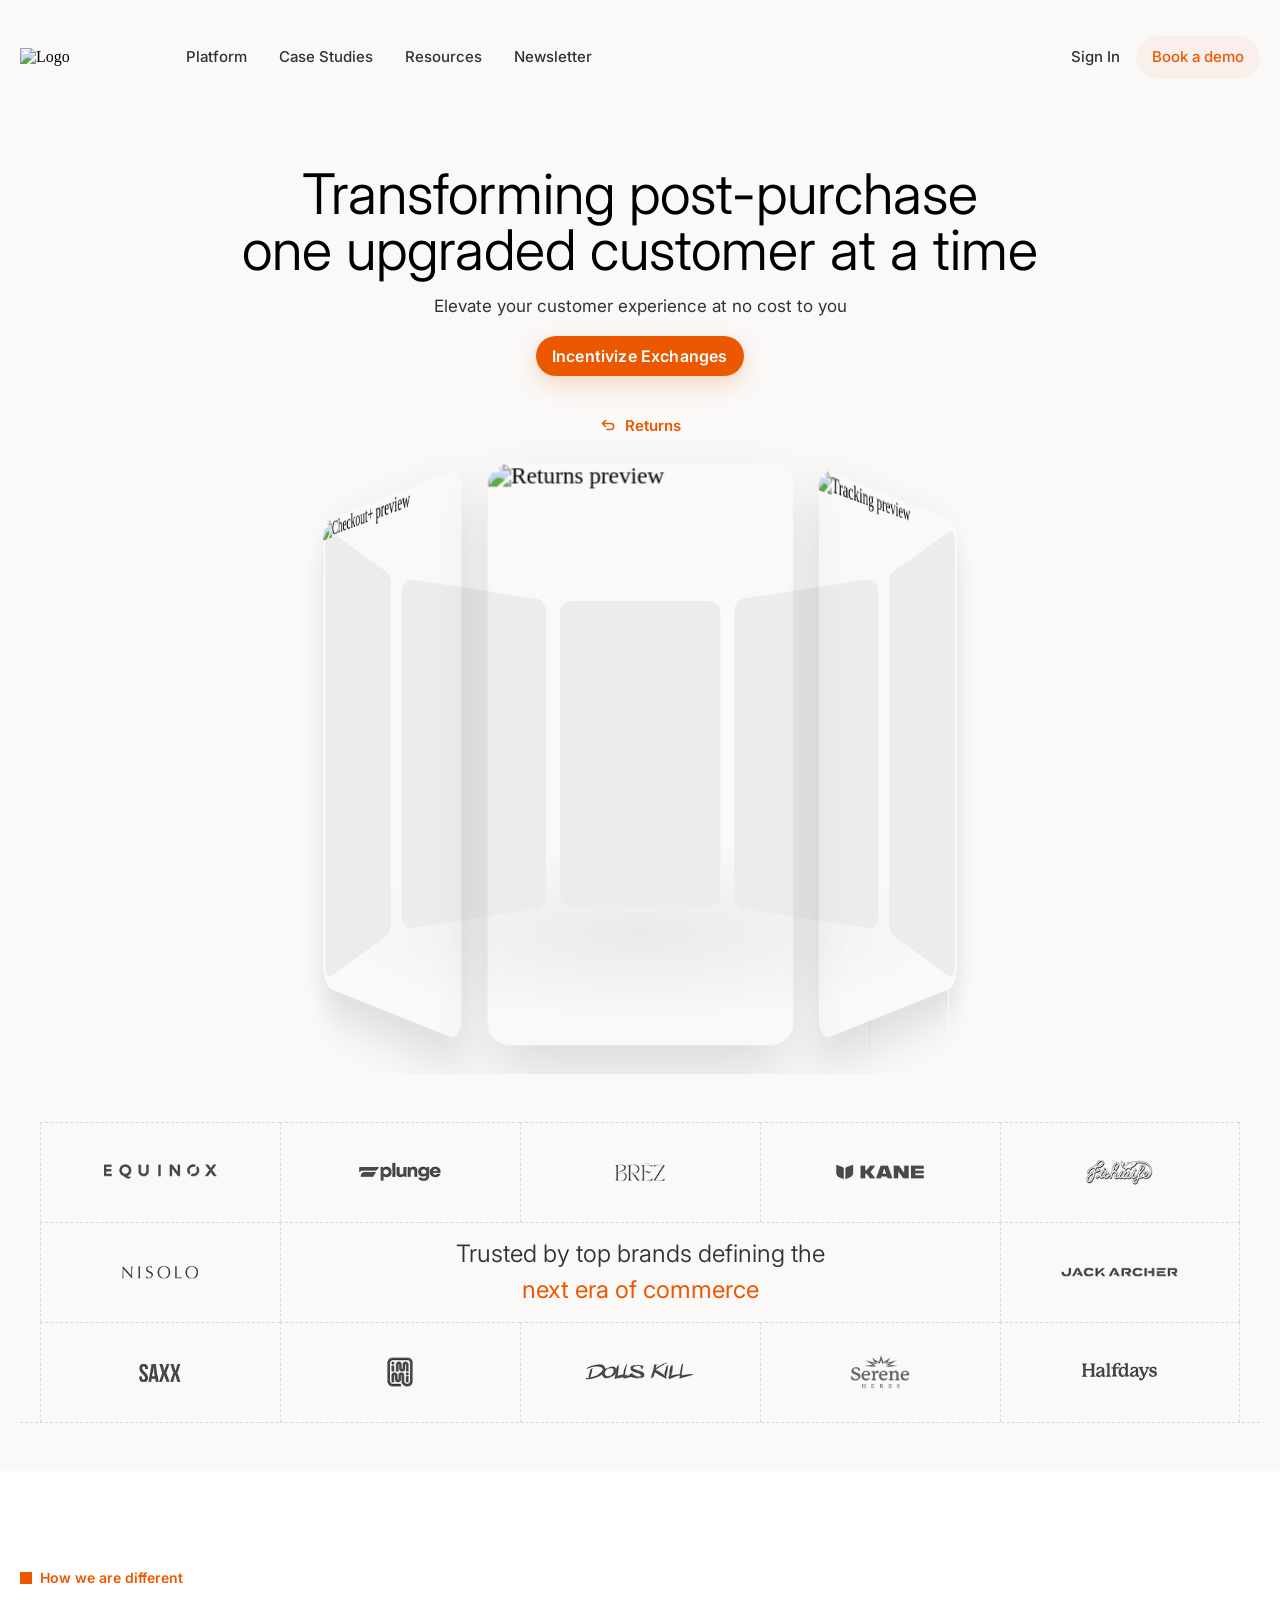
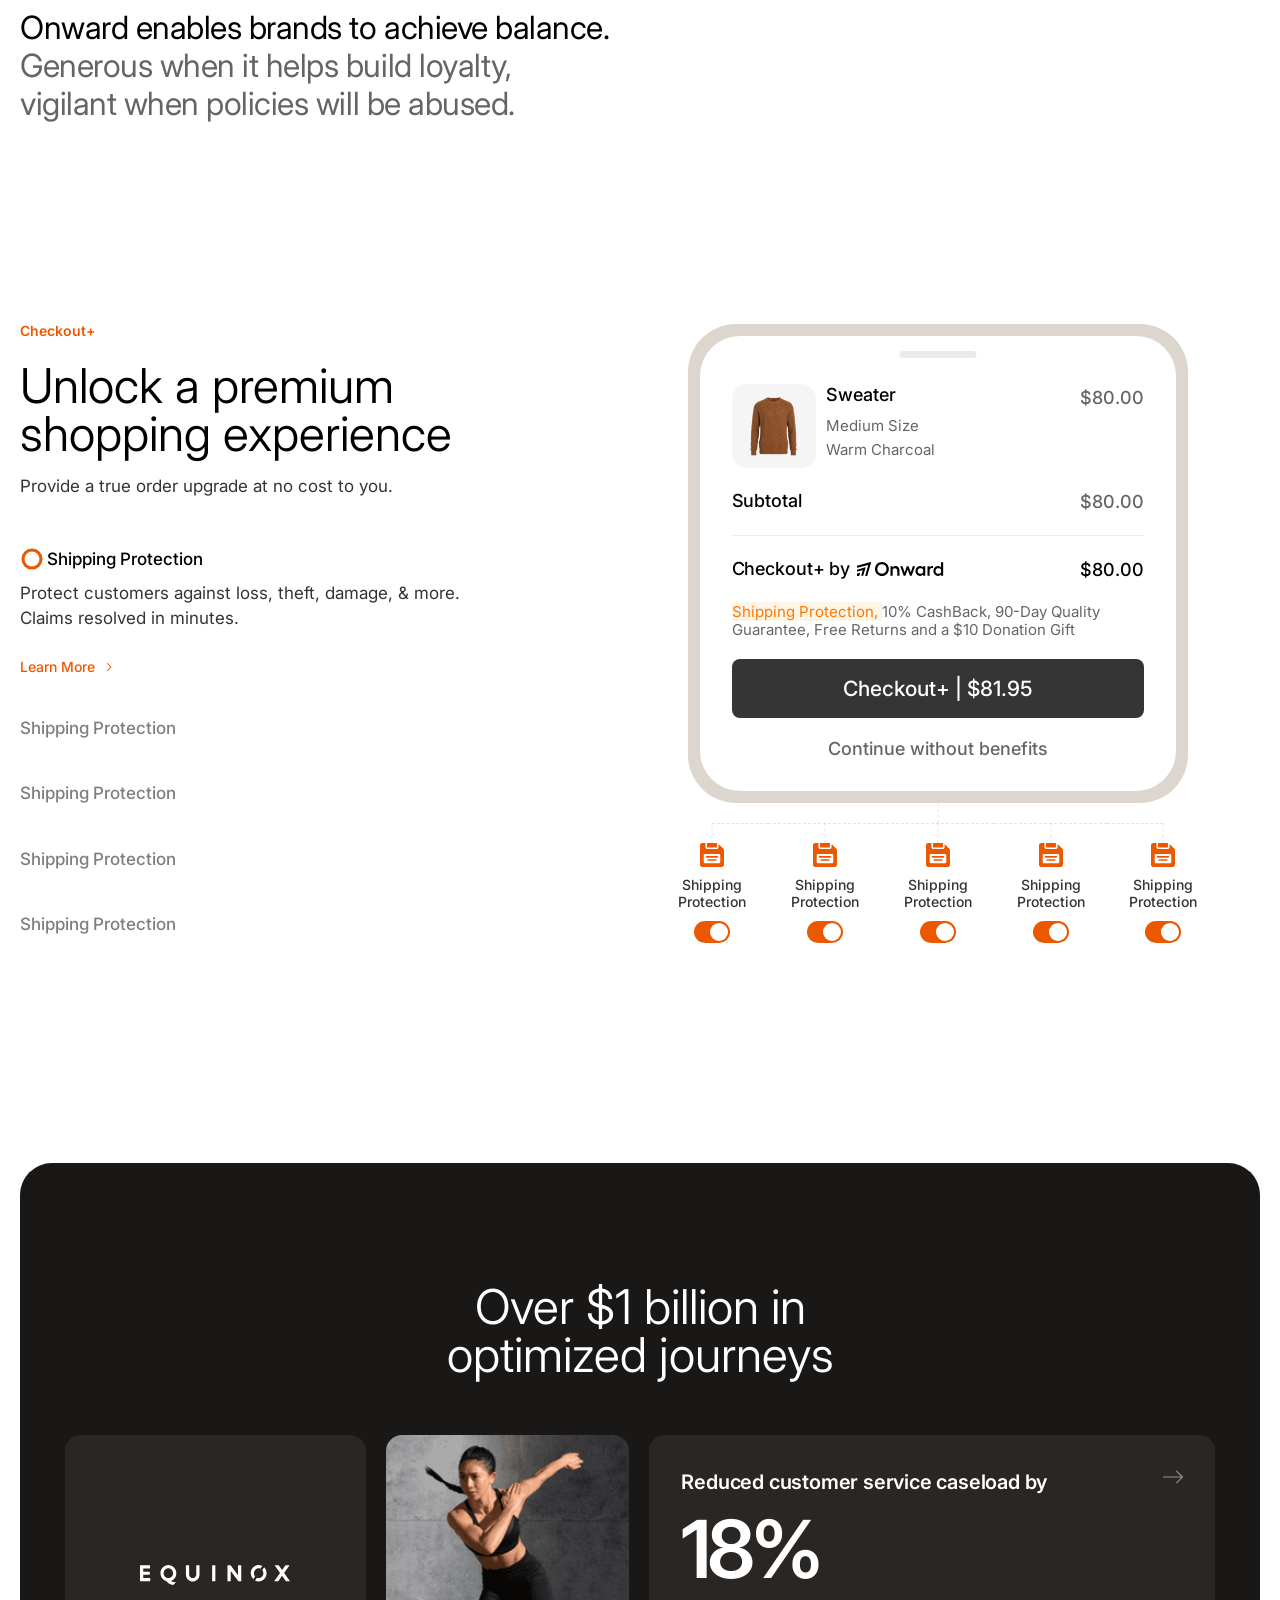
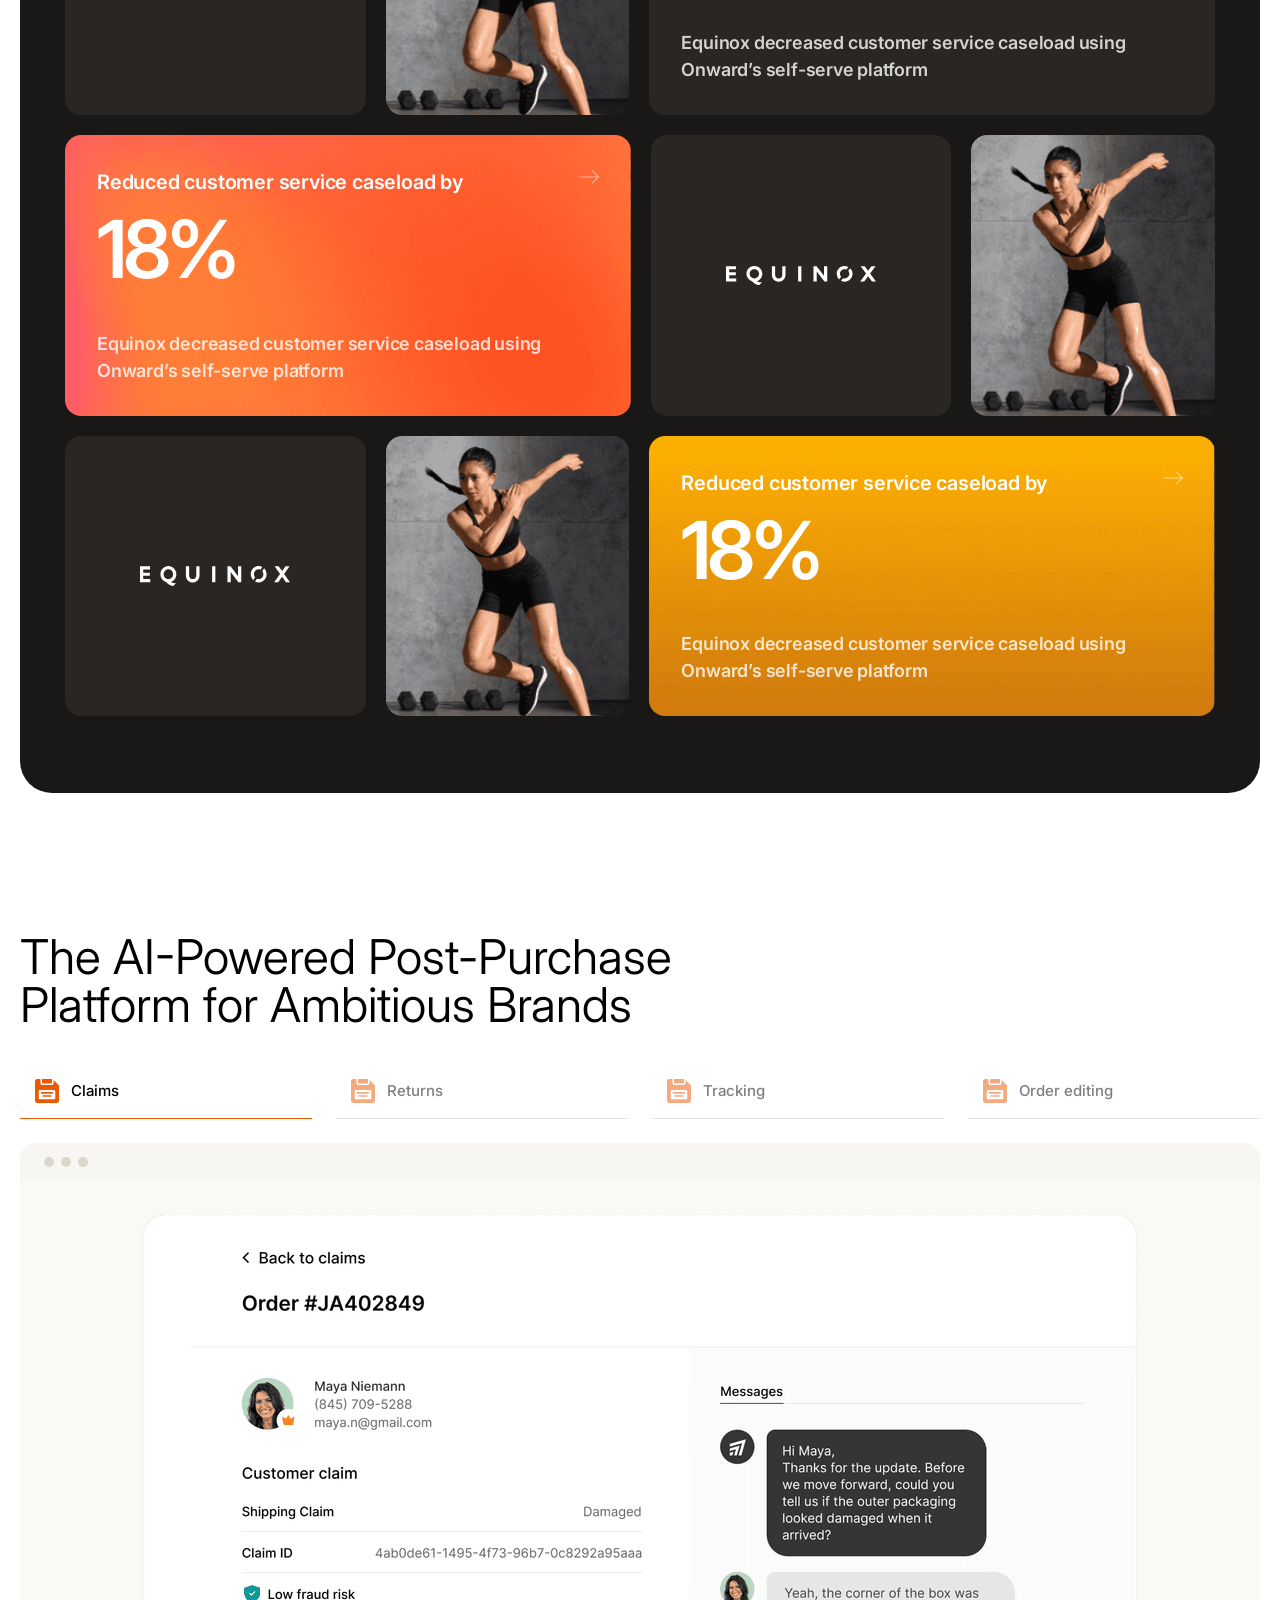
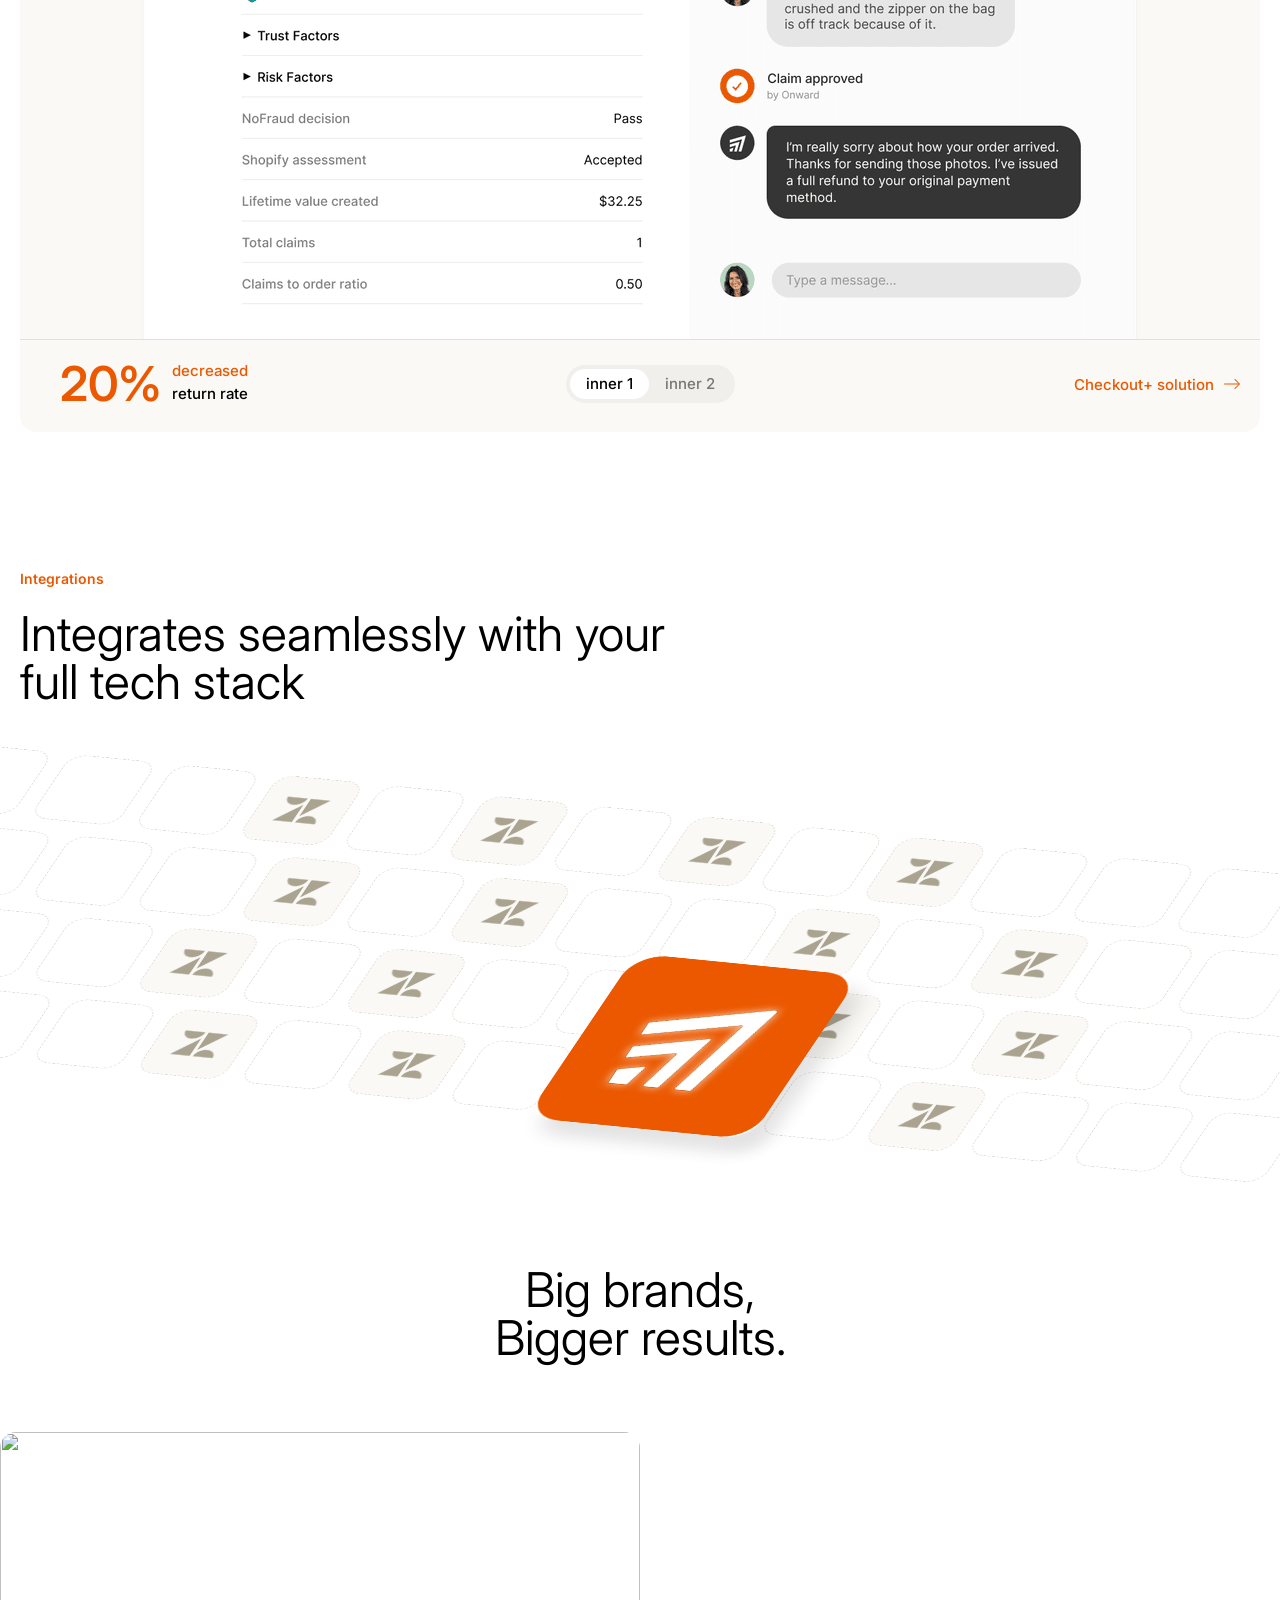
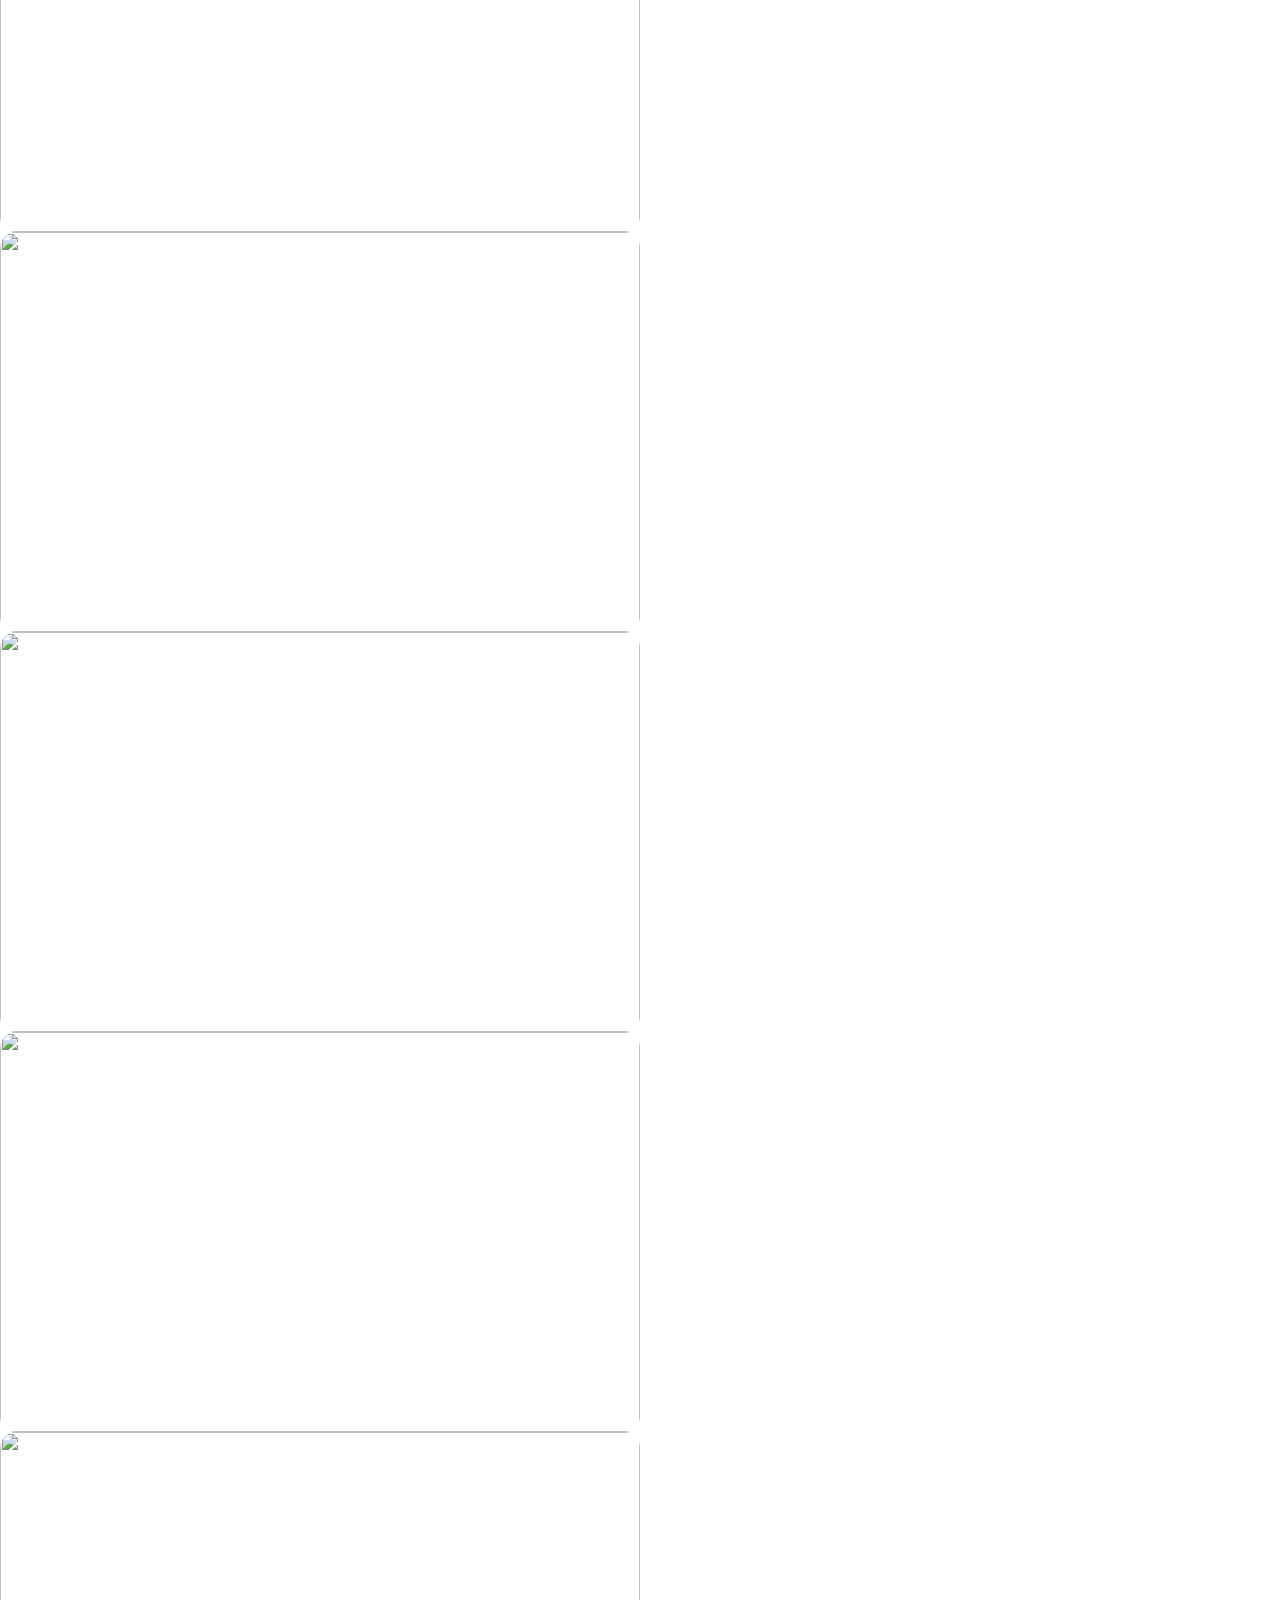
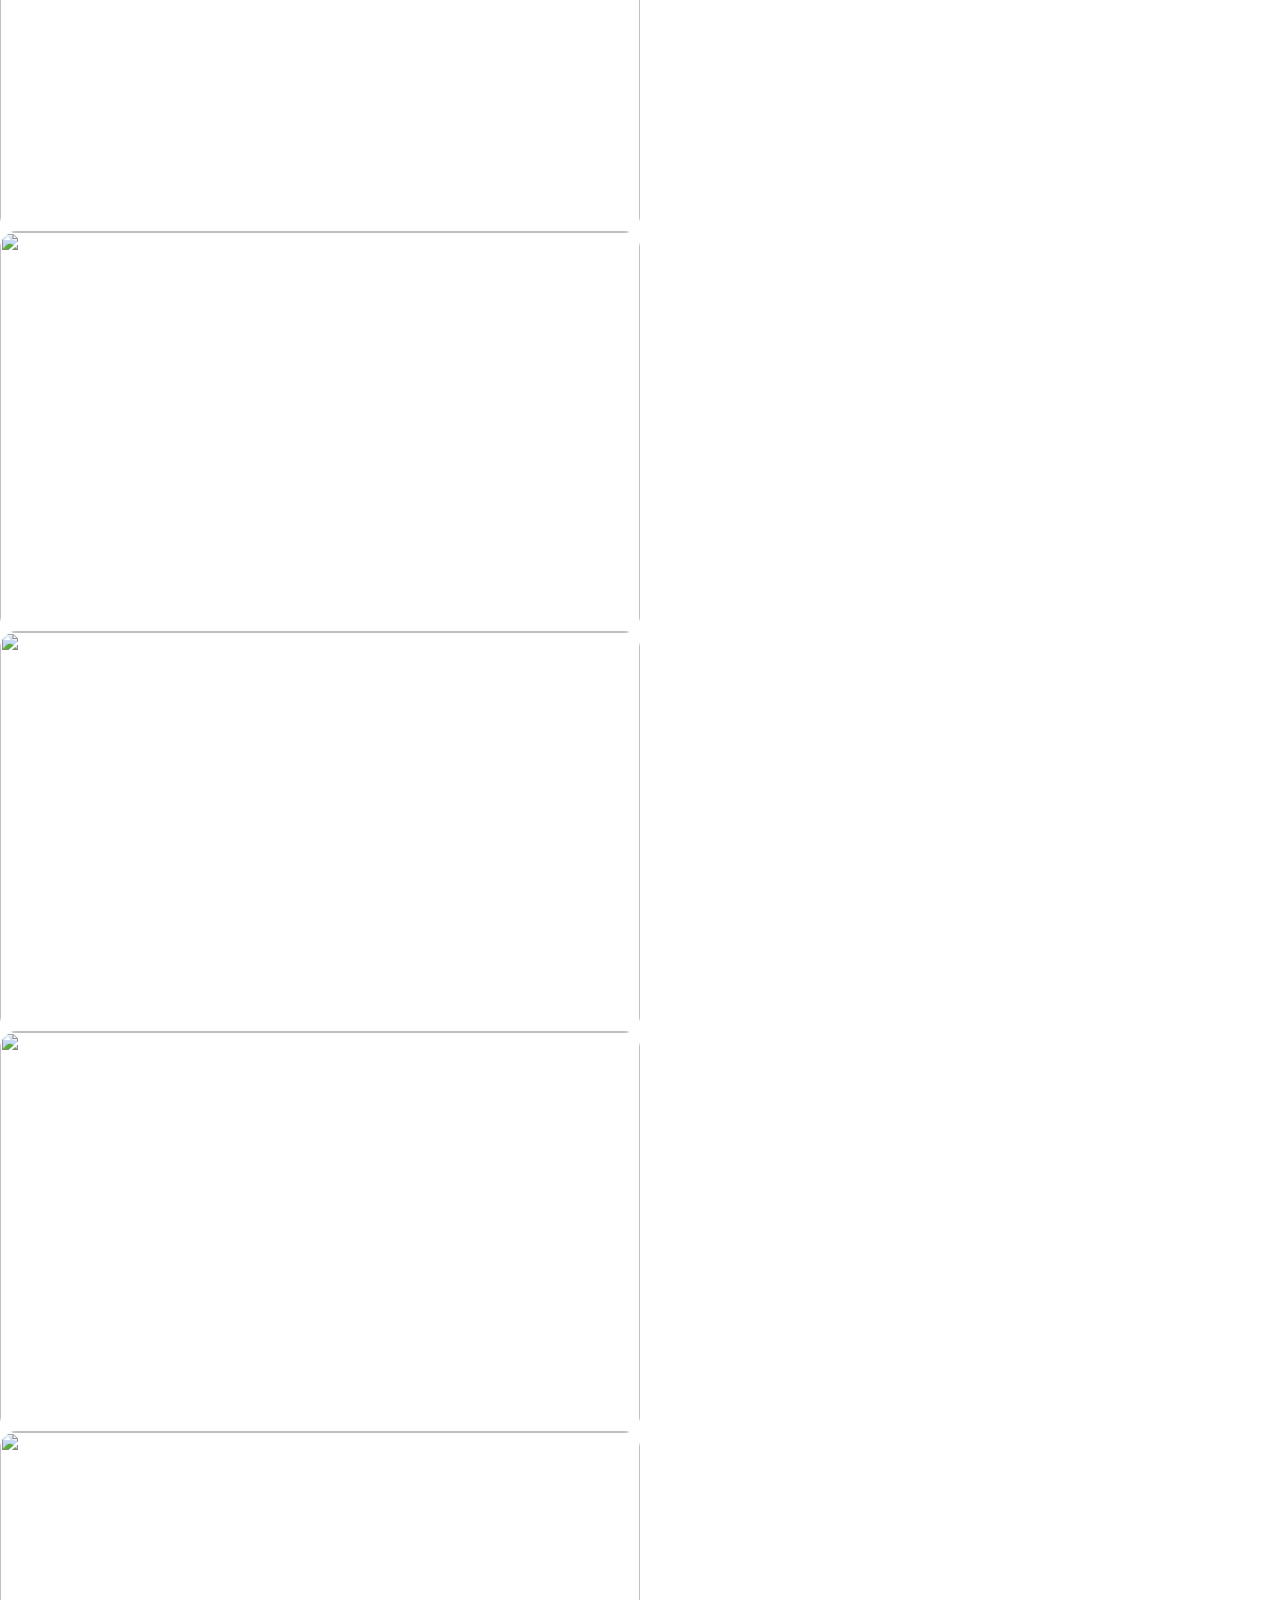
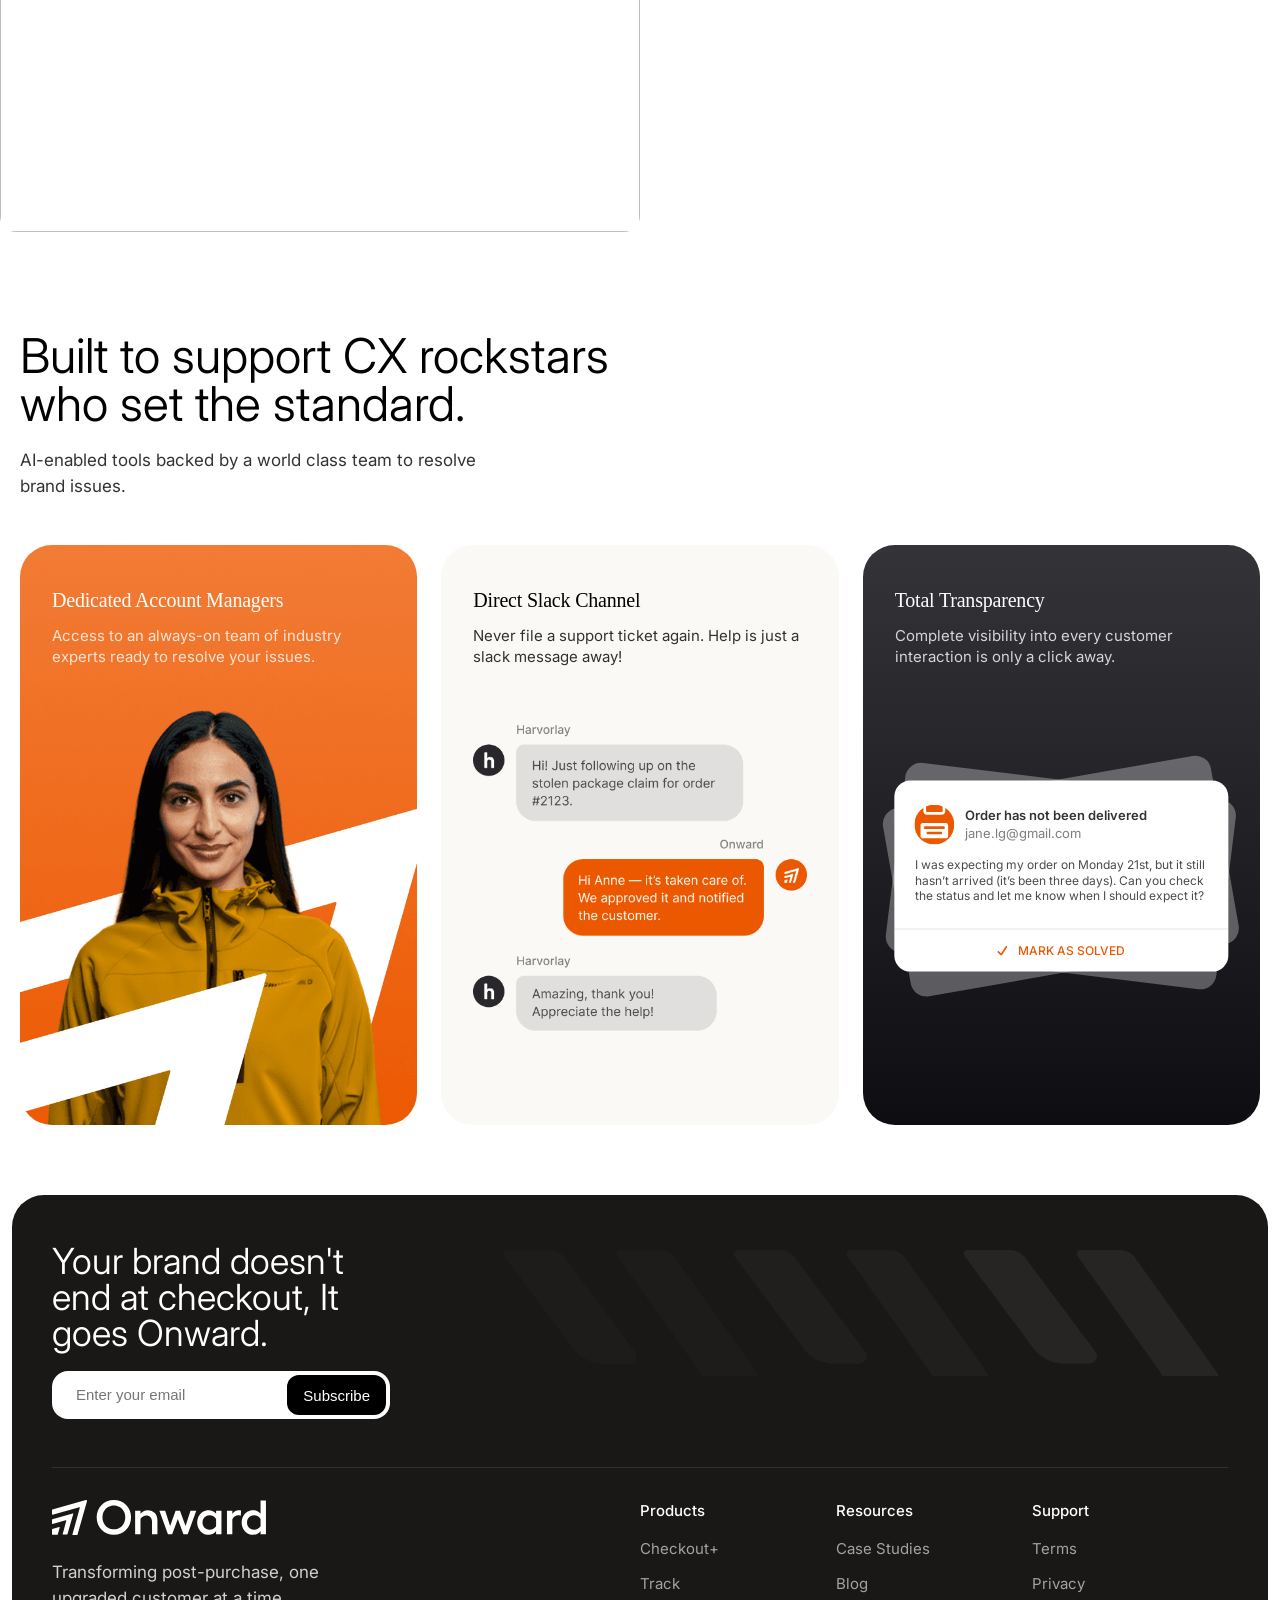
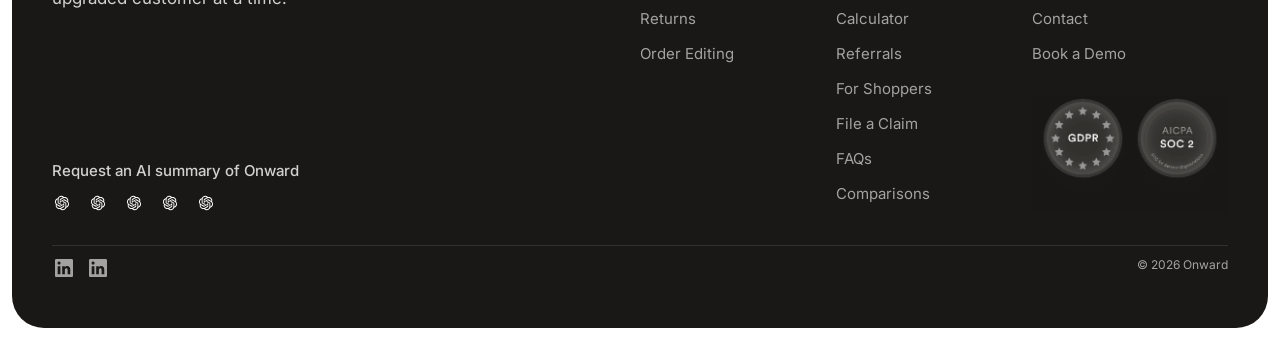
==== index.html @ 5facabe6 "first update" ====
<!DOCTYPE html>
<html lang="en">

<head>
  <meta charset="UTF-8">
  <meta name="viewport" content="width=device-width, initial-scale=1.0">
  <title>Onward</title>
  <link rel="preconnect" href="https://fonts.googleapis.com">
  <link rel="preconnect" href="https://fonts.gstatic.com" crossorigin>
  <link
    href="https://fonts.googleapis.com/css2?family=Inter:ital,opsz,wght@0,14..32,100..900;1,14..32,100..900&display=swap"
    rel="stylesheet">
  <link rel="stylesheet" href="https://cdn.jsdelivr.net/npm/swiper@14.0.1/swiper-bundle.min.css" />
  <link rel="stylesheet" href="assets/css/style.css">
</head>

<body>

  <!-- Header -->
  <header class="header">
    <div class="container">
      <div class="header_inner">
        <!-- LOGO -->
        <a href="index.html" class="logo">
          <img src="./assets/img/Logo.svg" alt="Logo">
        </a>
        <!-- NAVIGATION -->
        <ul class="main_nav">
          <div class="demo_btn">
            <a href="#" class="btn">Book a demo</a>
          </div>
          <!-- PLATFORM -->
          <li>
            <a href="#">Platform</a>
            <div class="mega_menu">
              <div class="mega_menu_inner">
                <ul class="submenu_list">
                  <li>
                    <a href="checkout.html">
                      <img src="./assets/img/dummy_icon.svg" alt="">
                      <div>
                        <p>Checkout+</p>
                        <span>A real upgrade to every order</span>
                      </div>
                    </a>
                  </li>
                  <li>
                    <a href="#">
                      <img src="./assets/img/dummy_icon.svg" alt="">
                      <div>
                        <p>Returns</p>
                        <span>Personalized returns</span>
                      </div>
                    </a>
                  </li>
                  <li>
                    <a href="#">
                      <img src="./assets/img/dummy_icon.svg" alt="">
                      <div>
                        <p>Tracking</p>
                        <span>Branded order tracking</span>
                      </div>
                    </a>
                  </li>
                  <li>
                    <a href="#">
                      <img src="./assets/img/dummy_icon.svg" alt="">
                      <div>
                        <p>Order Editing</p>
                        <span>Fix orders without friction</span>
                      </div>
                    </a>
                  </li>
                  <li>
                    <a href="#">
                      <img src="./assets/img/dummy_icon.svg" alt="">
                      <div>
                        <p>Loyalty</p>
                        <span>Rewards after every order</span>
                      </div>
                    </a>
                  </li>
                  <li>
                    <a href="#">
                      <img src="./assets/img/dummy_icon.svg" alt="">
                      <div>
                        <p>Memberships</p>
                        <span>Paid perks and VIP benefits</span>
                      </div>
                    </a>
                  </li>
                </ul>
                <!-- DESKTOP CARD -->
                <a href="#" class="menu_content_box">
                  <span class="menu_content_arrow">
                    <svg viewBox="0 0 24 24" xmlns="http://www.w3.org/2000/svg">
                      <path
                        d="M16.707 18.707a1 1 0 0 1-1.414-1.414L19.586 13H2a1 1 0 0 1 0-2h17.586l-4.293-4.293a1 1 0 0 1 1.414-1.414l6 6a1 1 0 0 1 0 1.414z">
                      </path>
                    </svg>
                  </span>
                  <p class="menu_content">
                    <span>Immi</span>
                    boosted conversions with Onward's Taste Guarantee.
                  </p>
                  <span class="percentage">79%</span>
                  <span class="percentage_text">
                    adoption rate
                  </span>
                </a>
              </div>
            </div>
          </li>
          <!-- CASE STUDIES -->
          <li>
            <a href="#" class="case_studies">Case Studies</a>
          </li>
          <!-- RESOURCES -->
          <li>
            <a href="#">Resources</a>
            <div class="mega_menu">
              <div class="mega_menu_inner">
                <ul class="submenu_list">
                  <li>
                    <a href="blog.html">
                      <img src="./assets/img/dummy_icon.svg" alt="">
                      <div>
                        <p>Blog</p>
                        <span>Latest news and insights</span>
                      </div>
                    </a>
                  </li>
                  <li>
                    <a href="referrals.html">
                      <img src="./assets/img/dummy_icon.svg" alt="">
                      <div>
                        <p>Referrals</p>
                        <span>Earn up to $10K</span>
                      </div>
                    </a>
                  </li>
                  <li>
                    <a href="calculator.html">
                      <img src="./assets/img/dummy_icon.svg" alt="">
                      <div>
                        <p>Calculator</p>
                        <span>Discover your Impact</span>
                      </div>
                    </a>
                  </li>
                  <li>
                    <a href="#">
                      <img src="./assets/img/dummy_icon.svg" alt="">
                      <div>
                        <p>Claims</p>
                        <span>File a claim</span>
                      </div>
                    </a>
                  </li>
                  <li>
                    <a href="faq.html">
                      <img src="./assets/img/dummy_icon.svg" alt="">
                      <div>
                        <p>FAQs</p>
                        <span>Setup and support</span>
                      </div>
                    </a>
                  </li>
                </ul>
                <!-- DESKTOP CARD -->
                <a href="#" class="menu_content_box">
                  <span class="menu_content_arrow">
                    <svg viewBox="0 0 24 24" xmlns="http://www.w3.org/2000/svg">
                      <path
                        d="M16.707 18.707a1 1 0 0 1-1.414-1.414L19.586 13H2a1 1 0 0 1 0-2h17.586l-4.293-4.293a1 1 0 0 1 1.414-1.414l6 6a1 1 0 0 1 0 1.414z">
                      </path>
                    </svg>
                  </span>
                  <p class="menu_content">
                    <span>Immi</span>
                    boosted conversions with Onward's Taste Guarantee.
                  </p>
                  <span class="percentage">79%</span>
                  <span class="percentage_text">
                    adoption rate
                  </span>
                </a>
              </div>
            </div>
          </li>
          <!-- NEWSLETTER -->
          <li>
            <a href="#">Newsletter</a>
          </li>
        </ul>
        <!-- DESKTOP ACTIONS -->
        <div class="header_actions">
          <a href="#" class="sign_in_link">
            Sign In
          </a>
          <a href="#" class="btn btn_light_primary">
            Book a demo
          </a>
        </div>
        <!-- MOBILE BUTTON -->
        <button class="menu_btn" id="menuBtn" type="button" aria-label="Toggle menu" aria-expanded="false">
          <span></span>
          <span></span>
        </button>
      </div>
    </div>
  </header>

  <main>

    <!-- Banner section -->
    <section class="banner_section">
      <div class="container">
        <div class="banner_content">
          <h1>Transforming post-purchase <br> one upgraded customer at a time</h1>
          <p>Elevate your customer experience at no cost to you</p>
          <div class="banner_content_btn_wpr">
            <a class="hero__cta" href="#checkout-plus" id="heroCta">
              <span class="hero__cta-track" id="ctaTrack">
                <span class="hero__cta-item">Offer Customer Upgrades</span>
              </span>
            </a>
            <a class="hero__label" href="#checkout-plus" id="heroLabel">
              <span class="hero__label-icon" id="labelIcon" aria-hidden="true"></span>
              <span class="hero__label-track" id="labelTrack">
                <span class="hero__label-item">Checkout+</span>
              </span>
            </a>
          </div>
        </div>
        <div class="hero-slides" id="heroSlides" hidden>
          <article class="hero-slide" data-href="#checkout-plus">
            <span class="hero-slide__button">Offer Customer Upgrades</span>
            <span class="hero-slide__label">
              <span class="hero-slide__icon" aria-hidden="true">
                <svg viewBox="0 0 18 18" fill="none" xmlns="http://www.w3.org/2000/svg"><rect x="3" y="4.5" width="12" height="10" rx="1.5" stroke="currentColor" stroke-width="1.5"/><path d="M9 7.5v4M7 9.5h4" stroke="currentColor" stroke-width="1.5" stroke-linecap="round"/></svg>
              </span>
              Checkout+
            </span>
            <img
              class="hero-slide__image"
              src="https://framerusercontent.com/images/7Aqe3gr02CJD41w4VY5vTVEZLSs.png?width=712&height=1362"
              alt="Checkout+ preview"
            />
          </article>
          <article class="hero-slide" data-href="#returns">
            <span class="hero-slide__button">Incentivize Exchanges</span>
            <span class="hero-slide__label">
              <span class="hero-slide__icon" aria-hidden="true">
                <svg viewBox="0 0 18 18" fill="none" xmlns="http://www.w3.org/2000/svg"><path d="M3.5 7.5h8.2a3 3 0 0 1 0 6H8" stroke="currentColor" stroke-width="1.5" stroke-linecap="round"/><path d="M6.5 4.5 3.5 7.5 6.5 10.5" stroke="currentColor" stroke-width="1.5" stroke-linecap="round" stroke-linejoin="round"/></svg>
              </span>
              Returns
            </span>
            <img
              class="hero-slide__image"
              src="https://framerusercontent.com/images/mtEMxGFUpp9AvfOQYnQsq5nSG90.png?width=712&height=1362"
              alt="Returns preview"
            />
          </article>
          <article class="hero-slide" data-href="#track">
            <span class="hero-slide__button">Provide Real-Time Tracking</span>
            <span class="hero-slide__label">
              <span class="hero-slide__icon" aria-hidden="true">
                <svg viewBox="0 0 18 18" fill="none" xmlns="http://www.w3.org/2000/svg"><rect x="4" y="2.5" width="10" height="13" rx="1.5" stroke="currentColor" stroke-width="1.5"/><path d="M6.5 6.5h5M6.5 9h5M6.5 11.5h3" stroke="currentColor" stroke-width="1.4" stroke-linecap="round"/></svg>
              </span>
              Tracking
            </span>
            <img
              class="hero-slide__image"
              src="https://framerusercontent.com/images/dI397vi9XMjEy6H9yiMHrmMRhw.png?width=712&height=1362"
              alt="Tracking preview"
            />
          </article>
          <article class="hero-slide" data-href="#order-editing">
            <span class="hero-slide__button">Enable Customer Edits</span>
            <span class="hero-slide__label">
              <span class="hero-slide__icon" aria-hidden="true">
                <svg viewBox="0 0 18 18" fill="none" xmlns="http://www.w3.org/2000/svg"><path d="M4 13.5V15h1.5L12.8 7.7l-1.5-1.5L4 13.5z" stroke="currentColor" stroke-width="1.4" stroke-linejoin="round"/><path d="M11.2 5.1l1.5 1.5 1.1-1.1a1.06 1.06 0 0 0 0-1.5l-.1-.1a1.06 1.06 0 0 0-1.5 0l-1 1.1z" stroke="currentColor" stroke-width="1.3" stroke-linejoin="round"/></svg>
              </span>
              Order Editing
            </span>
            <img
              class="hero-slide__image"
              src="https://framerusercontent.com/images/8gFkC3mLrrASkhjzYUBhwqanZJw.png?lossless=1&width=712&height=1362"
              alt="Order Editing preview"
            />
          </article>
        </div>
        <div
          class="carousel"
          id="carousel"
          role="region"
          aria-roledescription="carousel"
          aria-label="Product screens"
        >
          <div class="carousel__stage">
            <div class="carousel__ring" id="carouselRing"></div>
          </div>
        </div>
      </div>
    </section>

    <!-- Top Brnads section -->
    <section class="top_brands_section">
      <div class="container">
        <div class="top_brands_wrapper">
          <div class="top_brands_inner">
            <div class="top_brands_logo">
              <div data-name="Logo1" class="top_brands_logo_block">
                <img src="assets/img/top_brands_1.png" alt="">
              </div>
              <div data-name="Logo2" class="top_brands_logo_block">
                <img src="assets/img/top_brands_logo-1-2.png" alt="">
              </div>
              <div data-name="Logo3" class="top_brands_logo_block">
                <img src="assets/img/top_brands_logo-1-3.png" alt="">
              </div>
            </div>
            <div class="top_brands_logo">
              <div data-name="Logo1" class="top_brands_logo_block">
                <img src="assets/img/top_brands_2.png" alt="">
              </div>
              <div data-name="Logo2" class="top_brands_logo_block">
                <img src="assets/img/top_brands_logo-2-2.png" alt="">
              </div>
              <div data-name="Logo3" class="top_brands_logo_block">
                <img src="assets/img/top_brands_logo-2-3.png" alt="">
              </div>
            </div>
            <div class="top_brands_logo">
              <div data-name="Logo1" class="top_brands_logo_block">
                <img src="assets/img/top_brands_3.png" alt="">
              </div>
              <div data-name="Logo2" class="top_brands_logo_block">
                <img src="assets/img/top_brands_logo-3-2.png" alt="">
              </div>
              <div data-name="Logo3" class="top_brands_logo_block">
                <img src="assets/img/top_brands_logo-3-3.png" alt="">
              </div>
            </div>
            <div class="top_brands_logo">
              <div data-name="Logo1" class="top_brands_logo_block">
                <img src="assets/img/top_brands_4.png" alt="">
              </div>
              <div data-name="Logo2" class="top_brands_logo_block">
                <img src="assets/img/top_brands_logo-4-2.png" alt="">
              </div>
              <div data-name="Logo3" class="top_brands_logo_block">
                <img src="assets/img/top_brands_logo-4-3.png" alt="">
              </div>
            </div>
            <div class="top_brands_logo">
              <div data-name="Logo1" class="top_brands_logo_block">
                <img src="assets/img/top_brands_5.png" alt="">
              </div>
              <div data-name="Logo2" class="top_brands_logo_block">
                <img src="assets/img/top_brands_logo-5-2.png" alt="">
              </div>
              <div data-name="Logo3" class="top_brands_logo_block">
                <img src="assets/img/top_brands_logo-5-3.png" alt="">
              </div>
            </div>
            <div class="top_brands_logo">
              <div data-name="Logo1" class="top_brands_logo_block">
                <img src="assets/img/top_brands_6.png" alt="">
              </div>
              <div data-name="Logo2" class="top_brands_logo_block">
                <img src="assets/img/top_brands_logo-6-2.png" alt="">
              </div>
              <div data-name="Logo3" class="top_brands_logo_block">
                <img src="assets/img/top_brands_logo-6-3.png" alt="">
              </div>
            </div>
            <div class="top_brands_info">
                <h4>Trusted by top brands defining the </h4>
                <p>next era of commerce</p>
            </div>
            <div class="top_brands_logo">
              <div data-name="Logo1" class="top_brands_logo_block">
                <img src="assets/img/top_brands_7.png" alt="">
              </div>
              <div data-name="Logo2" class="top_brands_logo_block">
                <img src="assets/img/top_brands_logo-7-2.png" alt="">
              </div>
              <div data-name="Logo3" class="top_brands_logo_block">
                <img src="assets/img/top_brands_logo-7-3.png" alt="">
              </div>
            </div>
            <div class="top_brands_logo">
              <div data-name="Logo1" class="top_brands_logo_block">
                <img src="assets/img/top_brands_8.png" alt="">
              </div>
              <div data-name="Logo2" class="top_brands_logo_block">
                <img src="assets/img/top_brands_logo-8-2.png" alt="">
              </div>
              <div data-name="Logo3" class="top_brands_logo_block">
                <img src="assets/img/top_brands_logo-8-3.png" alt="">
              </div>
            </div>
            <div class="top_brands_logo">
              <div data-name="Logo1" class="top_brands_logo_block">
                <img src="assets/img/top_brands_9.png" alt="">
              </div>
              <div data-name="Logo2" class="top_brands_logo_block">
                <img src="assets/img/top_brands_logo-9-2.png" alt="">
              </div>
              <div data-name="Logo3" class="top_brands_logo_block">
                <img src="assets/img/top_brands_logo-9-3.png" alt="">
              </div>
            </div>
            <div class="top_brands_logo">
              <div data-name="Logo1" class="top_brands_logo_block">
                <img src="assets/img/top_brands_10.png" alt="">
              </div>
              <div data-name="Logo2" class="top_brands_logo_block">
                <img src="assets/img/top_brands_logo-10-2.png" alt="">
              </div>
              <div data-name="Logo3" class="top_brands_logo_block">
                <img src="assets/img/top_brands_logo-10-3.png" alt="">
              </div>
            </div>
            <div class="top_brands_logo">
              <div data-name="Logo1" class="top_brands_logo_block">
                <img src="assets/img/top_brands_11.png" alt="">
              </div>
              <div data-name="Logo2" class="top_brands_logo_block">
                <img src="assets/img/top_brands_logo-11-2.png" alt="">
              </div>
              <div data-name="Logo3" class="top_brands_logo_block">
                <img src="assets/img/top_brands_logo-11-3.png" alt="">
              </div>
            </div>
            <div class="top_brands_logo">
              <div data-name="Logo1" class="top_brands_logo_block">
                <img src="assets/img/top_brands_12.png" alt="">
              </div>
              <div data-name="Logo2" class="top_brands_logo_block">
                <img src="assets/img/top_brands_logo-12-2.png" alt="">
              </div>
              <div data-name="Logo3" class="top_brands_logo_block">
                <img src="assets/img/top_brands_logo-12-3.png" alt="">
              </div>
            </div>
          </div>
        </div>
      </div>
    </section>

    <!-- How we are different Section -->
    <section class="different_section">
      <div class="container">
        <div class="different_content heading_block">
          <span class="sub_heading">How we are different</span>
          <p>Onward enables brands to achieve balance.
            <br><span>Generous when it helps build loyalty,<br> vigilant when
              policies will be abused.</span>
          </p>
        </div>
      </div>
    </section>

    <!-- Experience Section -->
    <section class="experience_section">
      <div class="container">
        <div class="experience_wrapper">
          <div class="experience_left">
            <div class="heading_block">
              <span class="sub_heading">Checkout+</span>
              <h2>Unlock a premium shopping experience</h2>
              <p>Provide a true order upgrade at no cost to you.</p>
            </div>
            <div class="experience_tabs">
              <div class="experience_tab active" data-tab="1">
                <div class="experience_tab_head">
                  <span class="tab_time"></span>
                  <h6>Shipping Protection</h6>
                </div>
                <div class="experience_tab_body">
                  <p>Protect customers against loss, theft, damage, & more. Claims resolved in minutes. </p>
                  <a href="#">
                    <span>Learn More</span>
                    <svg viewBox="0 0 24 24" fill="none" xmlns="http://www.w3.org/2000/svg">
                      <g id="SVGRepo_bgCarrier" stroke-width="0"></g>
                      <g id="SVGRepo_tracerCarrier" stroke-linecap="round" stroke-linejoin="round"></g>
                      <g id="SVGRepo_iconCarrier">
                        <path fill-rule="evenodd" clip-rule="evenodd"
                          d="M8.29289 4.29289C8.68342 3.90237 9.31658 3.90237 9.70711 4.29289L16.7071 11.2929C17.0976 11.6834 17.0976 12.3166 16.7071 12.7071L9.70711 19.7071C9.31658 20.0976 8.68342 20.0976 8.29289 19.7071C7.90237 19.3166 7.90237 18.6834 8.29289 18.2929L14.5858 12L8.29289 5.70711C7.90237 5.31658 7.90237 4.68342 8.29289 4.29289Z"
                          fill="#000000"></path>
                      </g>
                    </svg>
                  </a>
                </div>
              </div>
              <div class="experience_tab" data-tab="2">
                <div class="experience_tab_head">
                  <span class="tab_time"></span>
                  <h6>Shipping Protection</h6>
                </div>
                <div class="experience_tab_body">
                  <p>Protect customers against loss, theft, damage, & more. Claims resolved in minutes. </p>
                  <a href="#">
                    <span>Learn More</span>
                    <svg viewBox="0 0 24 24" fill="none" xmlns="http://www.w3.org/2000/svg">
                      <g id="SVGRepo_bgCarrier" stroke-width="0"></g>
                      <g id="SVGRepo_tracerCarrier" stroke-linecap="round" stroke-linejoin="round"></g>
                      <g id="SVGRepo_iconCarrier">
                        <path fill-rule="evenodd" clip-rule="evenodd"
                          d="M8.29289 4.29289C8.68342 3.90237 9.31658 3.90237 9.70711 4.29289L16.7071 11.2929C17.0976 11.6834 17.0976 12.3166 16.7071 12.7071L9.70711 19.7071C9.31658 20.0976 8.68342 20.0976 8.29289 19.7071C7.90237 19.3166 7.90237 18.6834 8.29289 18.2929L14.5858 12L8.29289 5.70711C7.90237 5.31658 7.90237 4.68342 8.29289 4.29289Z"
                          fill="#000000"></path>
                      </g>
                    </svg>
                  </a>
                </div>
              </div>
              <div class="experience_tab" data-tab="3">
                <div class="experience_tab_head">
                  <span class="tab_time"></span>
                  <h6>Shipping Protection</h6>
                </div>
                <div class="experience_tab_body">
                  <p>Protect customers against loss, theft, damage, & more. Claims resolved in minutes. </p>
                  <a href="#">
                    <span>Learn More</span>
                    <svg viewBox="0 0 24 24" fill="none" xmlns="http://www.w3.org/2000/svg">
                      <g id="SVGRepo_bgCarrier" stroke-width="0"></g>
                      <g id="SVGRepo_tracerCarrier" stroke-linecap="round" stroke-linejoin="round"></g>
                      <g id="SVGRepo_iconCarrier">
                        <path fill-rule="evenodd" clip-rule="evenodd"
                          d="M8.29289 4.29289C8.68342 3.90237 9.31658 3.90237 9.70711 4.29289L16.7071 11.2929C17.0976 11.6834 17.0976 12.3166 16.7071 12.7071L9.70711 19.7071C9.31658 20.0976 8.68342 20.0976 8.29289 19.7071C7.90237 19.3166 7.90237 18.6834 8.29289 18.2929L14.5858 12L8.29289 5.70711C7.90237 5.31658 7.90237 4.68342 8.29289 4.29289Z"
                          fill="#000000"></path>
                      </g>
                    </svg>
                  </a>
                </div>
              </div>
              <div class="experience_tab" data-tab="4">
                <div class="experience_tab_head">
                  <span class="tab_time"></span>
                  <h6>Shipping Protection</h6>
                </div>
                <div class="experience_tab_body">
                  <p>Protect customers against loss, theft, damage, & more. Claims resolved in minutes. </p>
                  <a href="#">
                    <span>Learn More</span>
                    <svg viewBox="0 0 24 24" fill="none" xmlns="http://www.w3.org/2000/svg">
                      <g id="SVGRepo_bgCarrier" stroke-width="0"></g>
                      <g id="SVGRepo_tracerCarrier" stroke-linecap="round" stroke-linejoin="round"></g>
                      <g id="SVGRepo_iconCarrier">
                        <path fill-rule="evenodd" clip-rule="evenodd"
                          d="M8.29289 4.29289C8.68342 3.90237 9.31658 3.90237 9.70711 4.29289L16.7071 11.2929C17.0976 11.6834 17.0976 12.3166 16.7071 12.7071L9.70711 19.7071C9.31658 20.0976 8.68342 20.0976 8.29289 19.7071C7.90237 19.3166 7.90237 18.6834 8.29289 18.2929L14.5858 12L8.29289 5.70711C7.90237 5.31658 7.90237 4.68342 8.29289 4.29289Z"
                          fill="#000000"></path>
                      </g>
                    </svg>
                  </a>
                </div>
              </div>
              <div class="experience_tab" data-tab="5">
                <div class="experience_tab_head">
                  <span class="tab_time"></span>
                  <h6>Shipping Protection</h6>
                </div>
                <div class="experience_tab_body">
                  <p>Protect customers against loss, theft, damage, & more. Claims resolved in minutes. </p>
                  <a href="#">
                    <span>Learn More</span>
                    <svg viewBox="0 0 24 24" fill="none" xmlns="http://www.w3.org/2000/svg">
                      <g id="SVGRepo_bgCarrier" stroke-width="0"></g>
                      <g id="SVGRepo_tracerCarrier" stroke-linecap="round" stroke-linejoin="round"></g>
                      <g id="SVGRepo_iconCarrier">
                        <path fill-rule="evenodd" clip-rule="evenodd"
                          d="M8.29289 4.29289C8.68342 3.90237 9.31658 3.90237 9.70711 4.29289L16.7071 11.2929C17.0976 11.6834 17.0976 12.3166 16.7071 12.7071L9.70711 19.7071C9.31658 20.0976 8.68342 20.0976 8.29289 19.7071C7.90237 19.3166 7.90237 18.6834 8.29289 18.2929L14.5858 12L8.29289 5.70711C7.90237 5.31658 7.90237 4.68342 8.29289 4.29289Z"
                          fill="#000000"></path>
                      </g>
                    </svg>
                  </a>
                </div>
              </div>
            </div>
          </div>
          <div class="experience_right">
            <div class="experience_inner">
              <div class="experience_content">
                <div class="exp_product">
                  <div class="exp_product_img">
                    <img src="assets/img/product_img.png" alt="">
                  </div>
                  <div class="exp_product_details">
                    <h6> Sweater</h6>
                    <span>Medium Size</span>
                    <span>Warm Charcoal</span>
                  </div>
                  <span class="price">$80.00</span>
                </div>
                <div class="total_row">
                  <span class="title">Subtotal</span>
                  <span class="price">$80.00</span>
                </div>
                <hr>
                <div class="checkout_row">
                  <span class="title">Checkout+ by</span>
                  <img src="./assets/img/logo.svg" alt="">
                  <span class="price">$80.00</span>
                </div>
                <ul class="benefit_list">
                  <li data-tab="1">Shipping Protection, </li>
                  <li data-tab="2">10% CashBack, </li>
                  <li data-tab="3">90-Day Quality Guarantee, </li>
                  <li data-tab="4">Free Returns and </li>
                  <li data-tab="5">a $10 Donation Gift</li>
                </ul>
                <div class="checkout_box">
                  <span>Checkout+ | $81.95</span>
                </div>
                <span class="benefit_text">Continue without benefits</span>
              </div>
            </div>
            <div class="experience_switchs">
              <div class="experience_switch">
                <span class="icon">
                  <img src="./assets/img/dummy_icon.svg" alt="">
                </span>
                <p>Shipping Protection</p>
                <label class="switch">
                  <input type="checkbox" data-tab="1">
                  <span class="switch_slider"></span>
                </label>
              </div>
              <div class="experience_switch">
                <span class="icon">
                  <img src="./assets/img/dummy_icon.svg" alt="">
                </span>
                <p>Shipping Protection</p>
                <label class="switch">
                  <input type="checkbox" data-tab="2">
                  <span class="switch_slider"></span>
                </label>
              </div>
              <div class="experience_switch">
                <span class="icon">
                  <img src="./assets/img/dummy_icon.svg" alt="">
                </span>
                <p>Shipping Protection</p>
                <label class="switch">
                  <input type="checkbox" data-tab="3">
                  <span class="switch_slider"></span>
                </label>
              </div>
              <div class="experience_switch">
                <span class="icon">
                  <img src="./assets/img/dummy_icon.svg" alt="">
                </span>
                <p>Shipping Protection</p>
                <label class="switch">
                  <input type="checkbox" data-tab="4">
                  <span class="switch_slider"></span>
                </label>
              </div>
              <div class="experience_switch">
                <span class="icon">
                  <img src="./assets/img/dummy_icon.svg" alt="">
                </span>
                <p>Shipping Protection</p>
                <label class="switch">
                  <input type="checkbox" data-tab="5">
                  <span class="switch_slider"></span>
                </label>
              </div>
            </div>
          </div>
        </div>
      </div>
    </section>

    <!-- journeys Section -->
    <section class="journey_section">
      <div class="container">
        <div class="journey_inner_wrapper">
          <div class="heading_block">
            <h2>Over $1 billion in optimized journeys</h2>
          </div>
          <div class="journey_wrapper">
            <div class="journey_left">
              <div class="journey_logo">
                <img src="./assets/img/journey_logo.svg" alt="">
              </div>
              <div class="journey_image">
                <div class="aspect_ratio">
                  <img src="./assets/img/journey_img.png" alt="">
                </div>
              </div>
            </div>
            <a href="#" class="journey_right">
              <span class="arrow">
                <svg viewBox="0 -6.5 36 36" version="1.1" xmlns="http://www.w3.org/2000/svg"
                  xmlns:xlink="http://www.w3.org/1999/xlink" fill="#000000">
                  <g id="SVGRepo_bgCarrier" stroke-width="0"></g>
                  <g id="SVGRepo_tracerCarrier" stroke-linecap="round" stroke-linejoin="round"></g>
                  <g id="SVGRepo_iconCarrier">
                    <title>right-arrow</title>
                    <desc>Created with Sketch.</desc>
                    <g id="icons" stroke="none" stroke-width="1" fill="none" fill-rule="evenodd">
                      <g id="ui-gambling-website-lined-icnos-casinoshunter"
                        transform="translate(-212.000000, -159.000000)" fill="#252528" fill-rule="nonzero">
                        <g id="square-filled" transform="translate(50.000000, 120.000000)">
                          <path
                            d="M187.108012,39.2902857 L197.649804,49.7417043 L197.708994,49.7959169 C197.889141,49.9745543 197.986143,50.2044182 198,50.4382227 L198,50.5617773 C197.986143,50.7955818 197.889141,51.0254457 197.708994,51.2040831 L197.6571,51.2479803 L187.108012,61.7097143 C186.717694,62.0967619 186.084865,62.0967619 185.694547,61.7097143 C185.30423,61.3226668 185.30423,60.6951387 185.694547,60.3080911 L194.702666,51.3738496 L162.99947,51.3746291 C162.447478,51.3746291 162,50.9308997 162,50.3835318 C162,49.8361639 162.447478,49.3924345 162.99947,49.3924345 L194.46779,49.3916551 L185.694547,40.6919089 C185.30423,40.3048613 185.30423,39.6773332 185.694547,39.2902857 C186.084865,38.9032381 186.717694,38.9032381 187.108012,39.2902857 Z M197.115357,50.382693 L186.401279,61.0089027 L197.002151,50.5002046 L197.002252,50.4963719 L196.943142,50.442585 L196.882737,50.382693 L197.115357,50.382693 Z"
                            id="right-arrow"> </path>
                        </g>
                      </g>
                    </g>
                  </g>
                </svg>
              </span>
              <h5>Reduced customer service caseload by</h5>
              <span class="percentage">18%</span>
              <p>Equinox decreased customer service caseload using Onward’s self-serve platform</p>
            </a>
          </div>
          <div class="journey_wrapper">
            <div class="journey_left">
              <div class="journey_logo">
                <img src="./assets/img/journey_logo.svg" alt="">
              </div>
              <div class="journey_image">
                <div class="aspect_ratio">
                  <img src="./assets/img/journey_img.png" alt="">
                </div>
              </div>
            </div>
            <a href="#" class="journey_right" style="background-image: url('assets/img/orange_bg.png');">
              <span class="arrow">
                <svg viewBox="0 -6.5 36 36" version="1.1" xmlns="http://www.w3.org/2000/svg"
                  xmlns:xlink="http://www.w3.org/1999/xlink" fill="#000000">
                  <g id="SVGRepo_bgCarrier" stroke-width="0"></g>
                  <g id="SVGRepo_tracerCarrier" stroke-linecap="round" stroke-linejoin="round"></g>
                  <g id="SVGRepo_iconCarrier">
                    <title>right-arrow</title>
                    <desc>Created with Sketch.</desc>
                    <g id="icons" stroke="none" stroke-width="1" fill="none" fill-rule="evenodd">
                      <g id="ui-gambling-website-lined-icnos-casinoshunter"
                        transform="translate(-212.000000, -159.000000)" fill="#252528" fill-rule="nonzero">
                        <g id="square-filled" transform="translate(50.000000, 120.000000)">
                          <path
                            d="M187.108012,39.2902857 L197.649804,49.7417043 L197.708994,49.7959169 C197.889141,49.9745543 197.986143,50.2044182 198,50.4382227 L198,50.5617773 C197.986143,50.7955818 197.889141,51.0254457 197.708994,51.2040831 L197.6571,51.2479803 L187.108012,61.7097143 C186.717694,62.0967619 186.084865,62.0967619 185.694547,61.7097143 C185.30423,61.3226668 185.30423,60.6951387 185.694547,60.3080911 L194.702666,51.3738496 L162.99947,51.3746291 C162.447478,51.3746291 162,50.9308997 162,50.3835318 C162,49.8361639 162.447478,49.3924345 162.99947,49.3924345 L194.46779,49.3916551 L185.694547,40.6919089 C185.30423,40.3048613 185.30423,39.6773332 185.694547,39.2902857 C186.084865,38.9032381 186.717694,38.9032381 187.108012,39.2902857 Z M197.115357,50.382693 L186.401279,61.0089027 L197.002151,50.5002046 L197.002252,50.4963719 L196.943142,50.442585 L196.882737,50.382693 L197.115357,50.382693 Z"
                            id="right-arrow"> </path>
                        </g>
                      </g>
                    </g>
                  </g>
                </svg>
              </span>
              <h5>Reduced customer service caseload by</h5>
              <span class="percentage">18%</span>
              <p>Equinox decreased customer service caseload using Onward’s self-serve platform</p>
            </a>
          </div>
          <div class="journey_wrapper">
            <div class="journey_left">
              <div class="journey_logo">
                <img src="./assets/img/journey_logo.svg" alt="">
              </div>
              <div class="journey_image">
                <div class="aspect_ratio">
                  <img src="./assets/img/journey_img.png" alt="">
                </div>
              </div>
            </div>
            <a href="#" class="journey_right" style="background-image: url('assets/img/yellow_bg.png');">
              <span class="arrow">
                <svg viewBox="0 -6.5 36 36" version="1.1" xmlns="http://www.w3.org/2000/svg"
                  xmlns:xlink="http://www.w3.org/1999/xlink" fill="#000000">
                  <g id="SVGRepo_bgCarrier" stroke-width="0"></g>
                  <g id="SVGRepo_tracerCarrier" stroke-linecap="round" stroke-linejoin="round"></g>
                  <g id="SVGRepo_iconCarrier">
                    <title>right-arrow</title>
                    <desc>Created with Sketch.</desc>
                    <g id="icons" stroke="none" stroke-width="1" fill="none" fill-rule="evenodd">
                      <g id="ui-gambling-website-lined-icnos-casinoshunter"
                        transform="translate(-212.000000, -159.000000)" fill="#252528" fill-rule="nonzero">
                        <g id="square-filled" transform="translate(50.000000, 120.000000)">
                          <path
                            d="M187.108012,39.2902857 L197.649804,49.7417043 L197.708994,49.7959169 C197.889141,49.9745543 197.986143,50.2044182 198,50.4382227 L198,50.5617773 C197.986143,50.7955818 197.889141,51.0254457 197.708994,51.2040831 L197.6571,51.2479803 L187.108012,61.7097143 C186.717694,62.0967619 186.084865,62.0967619 185.694547,61.7097143 C185.30423,61.3226668 185.30423,60.6951387 185.694547,60.3080911 L194.702666,51.3738496 L162.99947,51.3746291 C162.447478,51.3746291 162,50.9308997 162,50.3835318 C162,49.8361639 162.447478,49.3924345 162.99947,49.3924345 L194.46779,49.3916551 L185.694547,40.6919089 C185.30423,40.3048613 185.30423,39.6773332 185.694547,39.2902857 C186.084865,38.9032381 186.717694,38.9032381 187.108012,39.2902857 Z M197.115357,50.382693 L186.401279,61.0089027 L197.002151,50.5002046 L197.002252,50.4963719 L196.943142,50.442585 L196.882737,50.382693 L197.115357,50.382693 Z"
                            id="right-arrow"> </path>
                        </g>
                      </g>
                    </g>
                  </g>
                </svg>
              </span>
              <h5>Reduced customer service caseload by</h5>
              <span class="percentage">18%</span>
              <p>Equinox decreased customer service caseload using Onward’s self-serve platform</p>
            </a>
          </div>
        </div>
      </div>
    </section>

    <!-- AI-Powered Section -->
    <section class="ai_powered_section">
      <div class="container">
        <div class="heading_block">
          <h2>The AI-Powered Post-Purchase<br> Platform for Ambitious Brands</h2>
        </div>
        <div class="tab_block tab_autoplay ai_powered_tab">
          <div class="tab_head ai_powered_tab_head">
            <button class="tab_btn" data-target="1">
              <img src="./assets/img/dummy_icon.svg" alt="">
              <span>Claims</span>
            </button>
            <button class="tab_btn" data-target="2">
              <img src="./assets/img/dummy_icon.svg" alt="">
              <span>Returns</span>
            </button>
            <button class="tab_btn" data-target="3">
              <img src="./assets/img/dummy_icon.svg" alt="">
              <span>Tracking</span>
            </button>
            <button class="tab_btn" data-target="4">
              <img src="./assets/img/dummy_icon.svg" alt="">
              <span>Order editing</span>
            </button>
          </div>
          <div class="tab_body">
            <div class="tab_content" id="1">
              <div class="ai_powered_content tab_block">
                <div class="display_head">
                  <span></span>
                  <span></span>
                  <span></span>
                </div>
                <div class="display_content">
                  <div class="tab_body">
                    <div class="tab_content" id="inner_1">
                      <img src="./assets/img/ai_tab_img.png" alt="">
                    </div>
                    <div class="tab_content" id="inner_2">
                      <img src="./assets/img/ai_tab_img.png" alt="">
                    </div>
                  </div>
                </div>
                <div class="display_foot">
                  <div class="tab_percentage">
                    <span class="percentage">20%</span>
                    <div class="tab_percentage_text">
                      <span class="text_orange">decreased</span>
                      <span>return rate</span>
                    </div>
                  </div>
                  <div class="tab_head ai_inner_tab_head">
                    <button class="tab_btn" data-target="inner_1">inner 1</button>
                    <button class="tab_btn" data-target="inner_2">inner 2</button>
                  </div>
                  <div class="ai_tab_link_wrapper">
                    <a href="#" class="ai_tab_link">
                      <span>Checkout+ solution</span>
                      <svg viewBox="0 -6.5 36 36" version="1.1" xmlns="http://www.w3.org/2000/svg"
                        xmlns:xlink="http://www.w3.org/1999/xlink" fill="#000000">
                        <g id="SVGRepo_bgCarrier" stroke-width="0"></g>
                        <g id="SVGRepo_tracerCarrier" stroke-linecap="round" stroke-linejoin="round"></g>
                        <g id="SVGRepo_iconCarrier">
                          <title>right-arrow</title>
                          <desc>Created with Sketch.</desc>
                          <g id="icons" stroke="none" stroke-width="1" fill="none" fill-rule="evenodd">
                            <g id="ui-gambling-website-lined-icnos-casinoshunter"
                              transform="translate(-212.000000, -159.000000)" fill="#252528" fill-rule="nonzero">
                              <g id="square-filled" transform="translate(50.000000, 120.000000)">
                                <path
                                  d="M187.108012,39.2902857 L197.649804,49.7417043 L197.708994,49.7959169 C197.889141,49.9745543 197.986143,50.2044182 198,50.4382227 L198,50.5617773 C197.986143,50.7955818 197.889141,51.0254457 197.708994,51.2040831 L197.6571,51.2479803 L187.108012,61.7097143 C186.717694,62.0967619 186.084865,62.0967619 185.694547,61.7097143 C185.30423,61.3226668 185.30423,60.6951387 185.694547,60.3080911 L194.702666,51.3738496 L162.99947,51.3746291 C162.447478,51.3746291 162,50.9308997 162,50.3835318 C162,49.8361639 162.447478,49.3924345 162.99947,49.3924345 L194.46779,49.3916551 L185.694547,40.6919089 C185.30423,40.3048613 185.30423,39.6773332 185.694547,39.2902857 C186.084865,38.9032381 186.717694,38.9032381 187.108012,39.2902857 Z M197.115357,50.382693 L186.401279,61.0089027 L197.002151,50.5002046 L197.002252,50.4963719 L196.943142,50.442585 L196.882737,50.382693 L197.115357,50.382693 Z"
                                  id="right-arrow"> </path>
                              </g>
                            </g>
                          </g>
                        </g>
                      </svg>
                    </a>
                  </div>
                </div>
              </div>
            </div>
            <div class="tab_content" id="2">
              <div class="ai_powered_content tab_block">
                <div class="display_head">
                  <span></span>
                  <span></span>
                  <span></span>
                </div>
                <div class="display_content">
                  <div class="tab_body">
                    <div class="tab_content" id="inner_1">
                      <img src="./assets/img/ai_tab_img.png" alt="">
                    </div>
                    <div class="tab_content" id="inner_2">
                      <img src="./assets/img/ai_tab_img.png" alt="">
                    </div>
                  </div>
                </div>
                <div class="display_foot">
                  <div class="tab_percentage">
                    <span class="percentage">20%</span>
                    <div class="tab_percentage_text">
                      <span class="text_orange">decreased</span>
                      <span>return rate</span>
                    </div>
                  </div>
                  <div class="tab_head ai_inner_tab_head">
                    <button class="tab_btn" data-target="inner_1">inner 1</button>
                    <button class="tab_btn" data-target="inner_2">inner 2</button>
                  </div>
                  <div class="ai_tab_link_wrapper">
                    <a href="#" class="ai_tab_link">
                      <span>Checkout+ solution</span>
                      <svg viewBox="0 -6.5 36 36" version="1.1" xmlns="http://www.w3.org/2000/svg"
                        xmlns:xlink="http://www.w3.org/1999/xlink" fill="#000000">
                        <g id="SVGRepo_bgCarrier" stroke-width="0"></g>
                        <g id="SVGRepo_tracerCarrier" stroke-linecap="round" stroke-linejoin="round"></g>
                        <g id="SVGRepo_iconCarrier">
                          <title>right-arrow</title>
                          <desc>Created with Sketch.</desc>
                          <g id="icons" stroke="none" stroke-width="1" fill="none" fill-rule="evenodd">
                            <g id="ui-gambling-website-lined-icnos-casinoshunter"
                              transform="translate(-212.000000, -159.000000)" fill="#252528" fill-rule="nonzero">
                              <g id="square-filled" transform="translate(50.000000, 120.000000)">
                                <path
                                  d="M187.108012,39.2902857 L197.649804,49.7417043 L197.708994,49.7959169 C197.889141,49.9745543 197.986143,50.2044182 198,50.4382227 L198,50.5617773 C197.986143,50.7955818 197.889141,51.0254457 197.708994,51.2040831 L197.6571,51.2479803 L187.108012,61.7097143 C186.717694,62.0967619 186.084865,62.0967619 185.694547,61.7097143 C185.30423,61.3226668 185.30423,60.6951387 185.694547,60.3080911 L194.702666,51.3738496 L162.99947,51.3746291 C162.447478,51.3746291 162,50.9308997 162,50.3835318 C162,49.8361639 162.447478,49.3924345 162.99947,49.3924345 L194.46779,49.3916551 L185.694547,40.6919089 C185.30423,40.3048613 185.30423,39.6773332 185.694547,39.2902857 C186.084865,38.9032381 186.717694,38.9032381 187.108012,39.2902857 Z M197.115357,50.382693 L186.401279,61.0089027 L197.002151,50.5002046 L197.002252,50.4963719 L196.943142,50.442585 L196.882737,50.382693 L197.115357,50.382693 Z"
                                  id="right-arrow"> </path>
                              </g>
                            </g>
                          </g>
                        </g>
                      </svg>
                    </a>
                  </div>
                </div>
              </div>
            </div>
            <div class="tab_content" id="3">
              <div class="ai_powered_content tab_block">
                <div class="display_head">
                  <span></span>
                  <span></span>
                  <span></span>
                </div>
                <div class="display_content">
                  <div class="tab_body">
                    <div class="tab_content" id="inner_1">
                      <img src="./assets/img/ai_tab_img.png" alt="">
                    </div>
                    <div class="tab_content" id="inner_2">
                      <img src="./assets/img/ai_tab_img.png" alt="">
                    </div>
                  </div>
                </div>
                <div class="display_foot">
                  <div class="tab_percentage">
                    <span class="percentage">20%</span>
                    <div class="tab_percentage_text">
                      <span class="text_orange">decreased</span>
                      <span>return rate</span>
                    </div>
                  </div>
                  <div class="tab_head ai_inner_tab_head">
                    <button class="tab_btn" data-target="inner_1">inner 1</button>
                    <button class="tab_btn" data-target="inner_2">inner 2</button>
                  </div>
                  <div class="ai_tab_link_wrapper">
                    <a href="#" class="ai_tab_link">
                      <span>Checkout+ solution</span>
                      <svg viewBox="0 -6.5 36 36" version="1.1" xmlns="http://www.w3.org/2000/svg"
                        xmlns:xlink="http://www.w3.org/1999/xlink" fill="#000000">
                        <g id="SVGRepo_bgCarrier" stroke-width="0"></g>
                        <g id="SVGRepo_tracerCarrier" stroke-linecap="round" stroke-linejoin="round"></g>
                        <g id="SVGRepo_iconCarrier">
                          <title>right-arrow</title>
                          <desc>Created with Sketch.</desc>
                          <g id="icons" stroke="none" stroke-width="1" fill="none" fill-rule="evenodd">
                            <g id="ui-gambling-website-lined-icnos-casinoshunter"
                              transform="translate(-212.000000, -159.000000)" fill="#252528" fill-rule="nonzero">
                              <g id="square-filled" transform="translate(50.000000, 120.000000)">
                                <path
                                  d="M187.108012,39.2902857 L197.649804,49.7417043 L197.708994,49.7959169 C197.889141,49.9745543 197.986143,50.2044182 198,50.4382227 L198,50.5617773 C197.986143,50.7955818 197.889141,51.0254457 197.708994,51.2040831 L197.6571,51.2479803 L187.108012,61.7097143 C186.717694,62.0967619 186.084865,62.0967619 185.694547,61.7097143 C185.30423,61.3226668 185.30423,60.6951387 185.694547,60.3080911 L194.702666,51.3738496 L162.99947,51.3746291 C162.447478,51.3746291 162,50.9308997 162,50.3835318 C162,49.8361639 162.447478,49.3924345 162.99947,49.3924345 L194.46779,49.3916551 L185.694547,40.6919089 C185.30423,40.3048613 185.30423,39.6773332 185.694547,39.2902857 C186.084865,38.9032381 186.717694,38.9032381 187.108012,39.2902857 Z M197.115357,50.382693 L186.401279,61.0089027 L197.002151,50.5002046 L197.002252,50.4963719 L196.943142,50.442585 L196.882737,50.382693 L197.115357,50.382693 Z"
                                  id="right-arrow"> </path>
                              </g>
                            </g>
                          </g>
                        </g>
                      </svg>
                    </a>
                  </div>
                </div>
              </div>
            </div>
            <div class="tab_content" id="4">
              <div class="ai_powered_content tab_block">
                <div class="display_head">
                  <span></span>
                  <span></span>
                  <span></span>
                </div>
                <div class="display_content">
                  <div class="tab_body">
                    <div class="tab_content" id="inner_1">
                      <img src="./assets/img/ai_tab_img.png" alt="">
                    </div>
                    <div class="tab_content" id="inner_2">
                      <img src="./assets/img/ai_tab_img.png" alt="">
                    </div>
                  </div>
                </div>
                <div class="display_foot">
                  <div class="tab_percentage">
                    <span class="percentage">20%</span>
                    <div class="tab_percentage_text">
                      <span class="text_orange">decreased</span>
                      <span>return rate</span>
                    </div>
                  </div>
                  <div class="tab_head ai_inner_tab_head">
                    <button class="tab_btn" data-target="inner_1">inner 1</button>
                    <button class="tab_btn" data-target="inner_2">inner 2</button>
                  </div>
                  <div class="ai_tab_link_wrapper">
                    <a href="#" class="ai_tab_link">
                      <span>Checkout+ solution</span>
                      <svg viewBox="0 -6.5 36 36" version="1.1" xmlns="http://www.w3.org/2000/svg"
                        xmlns:xlink="http://www.w3.org/1999/xlink" fill="#000000">
                        <g id="SVGRepo_bgCarrier" stroke-width="0"></g>
                        <g id="SVGRepo_tracerCarrier" stroke-linecap="round" stroke-linejoin="round"></g>
                        <g id="SVGRepo_iconCarrier">
                          <title>right-arrow</title>
                          <desc>Created with Sketch.</desc>
                          <g id="icons" stroke="none" stroke-width="1" fill="none" fill-rule="evenodd">
                            <g id="ui-gambling-website-lined-icnos-casinoshunter"
                              transform="translate(-212.000000, -159.000000)" fill="#252528" fill-rule="nonzero">
                              <g id="square-filled" transform="translate(50.000000, 120.000000)">
                                <path
                                  d="M187.108012,39.2902857 L197.649804,49.7417043 L197.708994,49.7959169 C197.889141,49.9745543 197.986143,50.2044182 198,50.4382227 L198,50.5617773 C197.986143,50.7955818 197.889141,51.0254457 197.708994,51.2040831 L197.6571,51.2479803 L187.108012,61.7097143 C186.717694,62.0967619 186.084865,62.0967619 185.694547,61.7097143 C185.30423,61.3226668 185.30423,60.6951387 185.694547,60.3080911 L194.702666,51.3738496 L162.99947,51.3746291 C162.447478,51.3746291 162,50.9308997 162,50.3835318 C162,49.8361639 162.447478,49.3924345 162.99947,49.3924345 L194.46779,49.3916551 L185.694547,40.6919089 C185.30423,40.3048613 185.30423,39.6773332 185.694547,39.2902857 C186.084865,38.9032381 186.717694,38.9032381 187.108012,39.2902857 Z M197.115357,50.382693 L186.401279,61.0089027 L197.002151,50.5002046 L197.002252,50.4963719 L196.943142,50.442585 L196.882737,50.382693 L197.115357,50.382693 Z"
                                  id="right-arrow"> </path>
                              </g>
                            </g>
                          </g>
                        </g>
                      </svg>
                    </a>
                  </div>
                </div>
              </div>
            </div>
          </div>
        </div>
      </div>
    </section>

    <!-- Integrations section -->
    <section class="integrations_section">
      <div class="container">
        <div class="heading_block">
          <span class="sub_heading">Integrations</span>
          <h2>Integrates seamlessly with your full tech stack</h2>
        </div>
      </div>
      <div class="integrations_wrapper">
        <div class="animated_logo">
          <img src="./assets/img/orange_logo_icon.webp" alt="">
        </div>
        <div class="integrations_row">
          <div class="integrations_block"></div>
          <div class="integrations_block"></div>
          <div class="integrations_block"></div>
          <div class="integrations_block">
            <img src="./assets/img/integrations_img.png" alt="">
          </div>
          <div class="integrations_block"></div>
          <div class="integrations_block">
            <img src="./assets/img/integrations_img.png" alt="">
          </div>
          <div class="integrations_block"></div>
          <div class="integrations_block">
            <img src="./assets/img/integrations_img.png" alt="">
          </div>
          <div class="integrations_block"></div>
          <div class="integrations_block">
            <img src="./assets/img/integrations_img.png" alt="">
          </div>
          <div class="integrations_block"></div>
          <div class="integrations_block"></div>
          <div class="integrations_block"></div>
          <div class="integrations_block"></div>
          <div class="integrations_block"></div>
        </div>
        <div class="integrations_row">
          <div class="integrations_block"></div>
          <div class="integrations_block"></div>
          <div class="integrations_block"></div>
          <div class="integrations_block">
            <img src="./assets/img/integrations_img.png" alt="">
          </div>
          <div class="integrations_block"></div>
          <div class="integrations_block">
            <img src="./assets/img/integrations_img.png" alt="">
          </div>
          <div class="integrations_block"></div>
          <div class="integrations_block"></div>
          <div class="integrations_block">
            <img src="./assets/img/integrations_img.png" alt="">
          </div>
          <div class="integrations_block"></div>
          <div class="integrations_block">
            <img src="./assets/img/integrations_img.png" alt="">
          </div>
          <div class="integrations_block"></div>
          <div class="integrations_block"></div>
          <div class="integrations_block"></div>
        </div>
        <div class="integrations_row">
          <div class="integrations_block"></div>
          <div class="integrations_block"></div>
          <div class="integrations_block"></div>
          <div class="integrations_block">
            <img src="./assets/img/integrations_img.png" alt="">
          </div>
          <div class="integrations_block"></div>
          <div class="integrations_block">
            <img src="./assets/img/integrations_img.png" alt="">
          </div>
          <div class="integrations_block"></div>
          <div class="integrations_block"></div>
          <div class="integrations_block"></div>
          <div class="integrations_block">
            <img src="./assets/img/integrations_img.png" alt="">
          </div>
          <div class="integrations_block"></div>
          <div class="integrations_block">
            <img src="./assets/img/integrations_img.png" alt="">
          </div>
          <div class="integrations_block"></div>
          <div class="integrations_block"></div>
          <div class="integrations_block"></div>
        </div>
        <div class="integrations_row">
          <div class="integrations_block"></div>
          <div class="integrations_block"></div>
          <div class="integrations_block"></div>
          <div class="integrations_block">
            <img src="./assets/img/integrations_img.png" alt="">
          </div>
          <div class="integrations_block"></div>
          <div class="integrations_block">
            <img src="./assets/img/integrations_img.png" alt="">
          </div>
          <div class="integrations_block"></div>
          <div class="integrations_block">
            <img src="./assets/img/integrations_img.png" alt="">
          </div>
          <div class="integrations_block"></div>
          <div class="integrations_block"></div>
          <div class="integrations_block">
            <img src="./assets/img/integrations_img.png" alt="">
          </div>
          <div class="integrations_block"></div>
          <div class="integrations_block"></div>
          <div class="integrations_block"></div>
        </div>
      </div>
    </section>

    <!-- Results Section -->
    <section class="results_section">
      <div class="container">
        <div class="heading_block text_center">
          <h2>Big brands, Bigger results. </h2>
        </div>
      </div>
      <div class="swiper results_slider">
        <div class="swiper-wrapper">
          <div class="swiper-slide">
            <div class="results_slide_content">
              <div class="results_logo">
                <img src="./assets/img/results_logo_1.png" alt="">
              </div>
              <div class="results_content">
                <h5>How UK-brand Sassy Saints Generated a 76% Adoption Rate and Seven-Figure New Annual Revenue Stream
                  with Onward</h5>
                <a href="#">
                  <span>Read Story</span>
                  <svg viewBox="0 -6.5 36 36" version="1.1" xmlns="http://www.w3.org/2000/svg"
                    xmlns:xlink="http://www.w3.org/1999/xlink" fill="#000000">
                    <g id="SVGRepo_bgCarrier" stroke-width="0"></g>
                    <g id="SVGRepo_tracerCarrier" stroke-linecap="round" stroke-linejoin="round"></g>
                    <g id="SVGRepo_iconCarrier">
                      <title>right-arrow</title>
                      <desc>Created with Sketch.</desc>
                      <g id="icons" stroke="none" stroke-width="1" fill="none" fill-rule="evenodd">
                        <g id="ui-gambling-website-lined-icnos-casinoshunter"
                          transform="translate(-212.000000, -159.000000)" fill="#252528" fill-rule="nonzero">
                          <g id="square-filled" transform="translate(50.000000, 120.000000)">
                            <path
                              d="M187.108012,39.2902857 L197.649804,49.7417043 L197.708994,49.7959169 C197.889141,49.9745543 197.986143,50.2044182 198,50.4382227 L198,50.5617773 C197.986143,50.7955818 197.889141,51.0254457 197.708994,51.2040831 L197.6571,51.2479803 L187.108012,61.7097143 C186.717694,62.0967619 186.084865,62.0967619 185.694547,61.7097143 C185.30423,61.3226668 185.30423,60.6951387 185.694547,60.3080911 L194.702666,51.3738496 L162.99947,51.3746291 C162.447478,51.3746291 162,50.9308997 162,50.3835318 C162,49.8361639 162.447478,49.3924345 162.99947,49.3924345 L194.46779,49.3916551 L185.694547,40.6919089 C185.30423,40.3048613 185.30423,39.6773332 185.694547,39.2902857 C186.084865,38.9032381 186.717694,38.9032381 187.108012,39.2902857 Z M197.115357,50.382693 L186.401279,61.0089027 L197.002151,50.5002046 L197.002252,50.4963719 L196.943142,50.442585 L196.882737,50.382693 L197.115357,50.382693 Z"
                              id="right-arrow"> </path>
                          </g>
                        </g>
                      </g>
                    </g>
                  </svg>
                </a>
              </div>
            </div>
            <div class="bg_image">
              <img src="https://swiperjs.com/demos/images/abstract-1.jpg" />
            </div>
          </div>
          <div class="swiper-slide">
            <div class="results_slide_content">
              <div class="results_logo">
                <img src="./assets/img/results_logo_1.png" alt="">
              </div>
              <div class="results_content">
                <h5>How UK-brand Sassy Saints Generated a 76% Adoption Rate and Seven-Figure New Annual Revenue Stream
                  with Onward</h5>
                <a href="#">
                  <span>Read Story</span>
                  <svg viewBox="0 -6.5 36 36" version="1.1" xmlns="http://www.w3.org/2000/svg"
                    xmlns:xlink="http://www.w3.org/1999/xlink" fill="#000000">
                    <g id="SVGRepo_bgCarrier" stroke-width="0"></g>
                    <g id="SVGRepo_tracerCarrier" stroke-linecap="round" stroke-linejoin="round"></g>
                    <g id="SVGRepo_iconCarrier">
                      <title>right-arrow</title>
                      <desc>Created with Sketch.</desc>
                      <g id="icons" stroke="none" stroke-width="1" fill="none" fill-rule="evenodd">
                        <g id="ui-gambling-website-lined-icnos-casinoshunter"
                          transform="translate(-212.000000, -159.000000)" fill="#252528" fill-rule="nonzero">
                          <g id="square-filled" transform="translate(50.000000, 120.000000)">
                            <path
                              d="M187.108012,39.2902857 L197.649804,49.7417043 L197.708994,49.7959169 C197.889141,49.9745543 197.986143,50.2044182 198,50.4382227 L198,50.5617773 C197.986143,50.7955818 197.889141,51.0254457 197.708994,51.2040831 L197.6571,51.2479803 L187.108012,61.7097143 C186.717694,62.0967619 186.084865,62.0967619 185.694547,61.7097143 C185.30423,61.3226668 185.30423,60.6951387 185.694547,60.3080911 L194.702666,51.3738496 L162.99947,51.3746291 C162.447478,51.3746291 162,50.9308997 162,50.3835318 C162,49.8361639 162.447478,49.3924345 162.99947,49.3924345 L194.46779,49.3916551 L185.694547,40.6919089 C185.30423,40.3048613 185.30423,39.6773332 185.694547,39.2902857 C186.084865,38.9032381 186.717694,38.9032381 187.108012,39.2902857 Z M197.115357,50.382693 L186.401279,61.0089027 L197.002151,50.5002046 L197.002252,50.4963719 L196.943142,50.442585 L196.882737,50.382693 L197.115357,50.382693 Z"
                              id="right-arrow"> </path>
                          </g>
                        </g>
                      </g>
                    </g>
                  </svg>
                </a>
              </div>
            </div>
            <div class="bg_image">
              <img src="https://swiperjs.com/demos/images/abstract-2.jpg" />
            </div>
          </div>
          <div class="swiper-slide">
            <div class="results_slide_content">
              <div class="results_logo">
                <img src="./assets/img/results_logo_1.png" alt="">
              </div>
              <div class="results_content">
                <h5>How UK-brand Sassy Saints Generated a 76% Adoption Rate and Seven-Figure New Annual Revenue Stream
                  with Onward</h5>
                <a href="#">
                  <span>Read Story</span>
                  <svg viewBox="0 -6.5 36 36" version="1.1" xmlns="http://www.w3.org/2000/svg"
                    xmlns:xlink="http://www.w3.org/1999/xlink" fill="#000000">
                    <g id="SVGRepo_bgCarrier" stroke-width="0"></g>
                    <g id="SVGRepo_tracerCarrier" stroke-linecap="round" stroke-linejoin="round"></g>
                    <g id="SVGRepo_iconCarrier">
                      <title>right-arrow</title>
                      <desc>Created with Sketch.</desc>
                      <g id="icons" stroke="none" stroke-width="1" fill="none" fill-rule="evenodd">
                        <g id="ui-gambling-website-lined-icnos-casinoshunter"
                          transform="translate(-212.000000, -159.000000)" fill="#252528" fill-rule="nonzero">
                          <g id="square-filled" transform="translate(50.000000, 120.000000)">
                            <path
                              d="M187.108012,39.2902857 L197.649804,49.7417043 L197.708994,49.7959169 C197.889141,49.9745543 197.986143,50.2044182 198,50.4382227 L198,50.5617773 C197.986143,50.7955818 197.889141,51.0254457 197.708994,51.2040831 L197.6571,51.2479803 L187.108012,61.7097143 C186.717694,62.0967619 186.084865,62.0967619 185.694547,61.7097143 C185.30423,61.3226668 185.30423,60.6951387 185.694547,60.3080911 L194.702666,51.3738496 L162.99947,51.3746291 C162.447478,51.3746291 162,50.9308997 162,50.3835318 C162,49.8361639 162.447478,49.3924345 162.99947,49.3924345 L194.46779,49.3916551 L185.694547,40.6919089 C185.30423,40.3048613 185.30423,39.6773332 185.694547,39.2902857 C186.084865,38.9032381 186.717694,38.9032381 187.108012,39.2902857 Z M197.115357,50.382693 L186.401279,61.0089027 L197.002151,50.5002046 L197.002252,50.4963719 L196.943142,50.442585 L196.882737,50.382693 L197.115357,50.382693 Z"
                              id="right-arrow"> </path>
                          </g>
                        </g>
                      </g>
                    </g>
                  </svg>
                </a>
              </div>
            </div>
            <div class="bg_image">
              <img src="https://swiperjs.com/demos/images/abstract-3.jpg" />
            </div>
          </div>
          <div class="swiper-slide">
            <div class="results_slide_content">
              <div class="results_logo">
                <img src="./assets/img/results_logo_1.png" alt="">
              </div>
              <div class="results_content">
                <h5>How UK-brand Sassy Saints Generated a 76% Adoption Rate and Seven-Figure New Annual Revenue Stream
                  with Onward</h5>
                <a href="#">
                  <span>Read Story</span>
                  <svg viewBox="0 -6.5 36 36" version="1.1" xmlns="http://www.w3.org/2000/svg"
                    xmlns:xlink="http://www.w3.org/1999/xlink" fill="#000000">
                    <g id="SVGRepo_bgCarrier" stroke-width="0"></g>
                    <g id="SVGRepo_tracerCarrier" stroke-linecap="round" stroke-linejoin="round"></g>
                    <g id="SVGRepo_iconCarrier">
                      <title>right-arrow</title>
                      <desc>Created with Sketch.</desc>
                      <g id="icons" stroke="none" stroke-width="1" fill="none" fill-rule="evenodd">
                        <g id="ui-gambling-website-lined-icnos-casinoshunter"
                          transform="translate(-212.000000, -159.000000)" fill="#252528" fill-rule="nonzero">
                          <g id="square-filled" transform="translate(50.000000, 120.000000)">
                            <path
                              d="M187.108012,39.2902857 L197.649804,49.7417043 L197.708994,49.7959169 C197.889141,49.9745543 197.986143,50.2044182 198,50.4382227 L198,50.5617773 C197.986143,50.7955818 197.889141,51.0254457 197.708994,51.2040831 L197.6571,51.2479803 L187.108012,61.7097143 C186.717694,62.0967619 186.084865,62.0967619 185.694547,61.7097143 C185.30423,61.3226668 185.30423,60.6951387 185.694547,60.3080911 L194.702666,51.3738496 L162.99947,51.3746291 C162.447478,51.3746291 162,50.9308997 162,50.3835318 C162,49.8361639 162.447478,49.3924345 162.99947,49.3924345 L194.46779,49.3916551 L185.694547,40.6919089 C185.30423,40.3048613 185.30423,39.6773332 185.694547,39.2902857 C186.084865,38.9032381 186.717694,38.9032381 187.108012,39.2902857 Z M197.115357,50.382693 L186.401279,61.0089027 L197.002151,50.5002046 L197.002252,50.4963719 L196.943142,50.442585 L196.882737,50.382693 L197.115357,50.382693 Z"
                              id="right-arrow"> </path>
                          </g>
                        </g>
                      </g>
                    </g>
                  </svg>
                </a>
              </div>
            </div>
            <div class="bg_image">
              <img src="https://swiperjs.com/demos/images/abstract-4.jpg" />
            </div>
          </div>
          <div class="swiper-slide">
            <div class="results_slide_content">
              <div class="results_logo">
                <img src="./assets/img/results_logo_1.png" alt="">
              </div>
              <div class="results_content">
                <h5>How UK-brand Sassy Saints Generated a 76% Adoption Rate and Seven-Figure New Annual Revenue Stream
                  with Onward</h5>
                <a href="#">
                  <span>Read Story</span>
                  <svg viewBox="0 -6.5 36 36" version="1.1" xmlns="http://www.w3.org/2000/svg"
                    xmlns:xlink="http://www.w3.org/1999/xlink" fill="#000000">
                    <g id="SVGRepo_bgCarrier" stroke-width="0"></g>
                    <g id="SVGRepo_tracerCarrier" stroke-linecap="round" stroke-linejoin="round"></g>
                    <g id="SVGRepo_iconCarrier">
                      <title>right-arrow</title>
                      <desc>Created with Sketch.</desc>
                      <g id="icons" stroke="none" stroke-width="1" fill="none" fill-rule="evenodd">
                        <g id="ui-gambling-website-lined-icnos-casinoshunter"
                          transform="translate(-212.000000, -159.000000)" fill="#252528" fill-rule="nonzero">
                          <g id="square-filled" transform="translate(50.000000, 120.000000)">
                            <path
                              d="M187.108012,39.2902857 L197.649804,49.7417043 L197.708994,49.7959169 C197.889141,49.9745543 197.986143,50.2044182 198,50.4382227 L198,50.5617773 C197.986143,50.7955818 197.889141,51.0254457 197.708994,51.2040831 L197.6571,51.2479803 L187.108012,61.7097143 C186.717694,62.0967619 186.084865,62.0967619 185.694547,61.7097143 C185.30423,61.3226668 185.30423,60.6951387 185.694547,60.3080911 L194.702666,51.3738496 L162.99947,51.3746291 C162.447478,51.3746291 162,50.9308997 162,50.3835318 C162,49.8361639 162.447478,49.3924345 162.99947,49.3924345 L194.46779,49.3916551 L185.694547,40.6919089 C185.30423,40.3048613 185.30423,39.6773332 185.694547,39.2902857 C186.084865,38.9032381 186.717694,38.9032381 187.108012,39.2902857 Z M197.115357,50.382693 L186.401279,61.0089027 L197.002151,50.5002046 L197.002252,50.4963719 L196.943142,50.442585 L196.882737,50.382693 L197.115357,50.382693 Z"
                              id="right-arrow"> </path>
                          </g>
                        </g>
                      </g>
                    </g>
                  </svg>
                </a>
              </div>
            </div>
            <div class="bg_image">
              <img src="https://swiperjs.com/demos/images/abstract-5.jpg" />
            </div>
          </div>
          <div class="swiper-slide">
            <div class="results_slide_content">
              <div class="results_logo">
                <img src="./assets/img/results_logo_1.png" alt="">
              </div>
              <div class="results_content">
                <h5>How UK-brand Sassy Saints Generated a 76% Adoption Rate and Seven-Figure New Annual Revenue Stream
                  with Onward</h5>
                <a href="#">
                  <span>Read Story</span>
                  <svg viewBox="0 -6.5 36 36" version="1.1" xmlns="http://www.w3.org/2000/svg"
                    xmlns:xlink="http://www.w3.org/1999/xlink" fill="#000000">
                    <g id="SVGRepo_bgCarrier" stroke-width="0"></g>
                    <g id="SVGRepo_tracerCarrier" stroke-linecap="round" stroke-linejoin="round"></g>
                    <g id="SVGRepo_iconCarrier">
                      <title>right-arrow</title>
                      <desc>Created with Sketch.</desc>
                      <g id="icons" stroke="none" stroke-width="1" fill="none" fill-rule="evenodd">
                        <g id="ui-gambling-website-lined-icnos-casinoshunter"
                          transform="translate(-212.000000, -159.000000)" fill="#252528" fill-rule="nonzero">
                          <g id="square-filled" transform="translate(50.000000, 120.000000)">
                            <path
                              d="M187.108012,39.2902857 L197.649804,49.7417043 L197.708994,49.7959169 C197.889141,49.9745543 197.986143,50.2044182 198,50.4382227 L198,50.5617773 C197.986143,50.7955818 197.889141,51.0254457 197.708994,51.2040831 L197.6571,51.2479803 L187.108012,61.7097143 C186.717694,62.0967619 186.084865,62.0967619 185.694547,61.7097143 C185.30423,61.3226668 185.30423,60.6951387 185.694547,60.3080911 L194.702666,51.3738496 L162.99947,51.3746291 C162.447478,51.3746291 162,50.9308997 162,50.3835318 C162,49.8361639 162.447478,49.3924345 162.99947,49.3924345 L194.46779,49.3916551 L185.694547,40.6919089 C185.30423,40.3048613 185.30423,39.6773332 185.694547,39.2902857 C186.084865,38.9032381 186.717694,38.9032381 187.108012,39.2902857 Z M197.115357,50.382693 L186.401279,61.0089027 L197.002151,50.5002046 L197.002252,50.4963719 L196.943142,50.442585 L196.882737,50.382693 L197.115357,50.382693 Z"
                              id="right-arrow"> </path>
                          </g>
                        </g>
                      </g>
                    </g>
                  </svg>
                </a>
              </div>
            </div>
            <div class="bg_image">
              <img src="https://swiperjs.com/demos/images/abstract-6.jpg" />
            </div>
          </div>
          <div class="swiper-slide">
            <div class="results_slide_content">
              <div class="results_logo">
                <img src="./assets/img/results_logo_1.png" alt="">
              </div>
              <div class="results_content">
                <h5>How UK-brand Sassy Saints Generated a 76% Adoption Rate and Seven-Figure New Annual Revenue Stream
                  with Onward</h5>
                <a href="#">
                  <span>Read Story</span>
                  <svg viewBox="0 -6.5 36 36" version="1.1" xmlns="http://www.w3.org/2000/svg"
                    xmlns:xlink="http://www.w3.org/1999/xlink" fill="#000000">
                    <g id="SVGRepo_bgCarrier" stroke-width="0"></g>
                    <g id="SVGRepo_tracerCarrier" stroke-linecap="round" stroke-linejoin="round"></g>
                    <g id="SVGRepo_iconCarrier">
                      <title>right-arrow</title>
                      <desc>Created with Sketch.</desc>
                      <g id="icons" stroke="none" stroke-width="1" fill="none" fill-rule="evenodd">
                        <g id="ui-gambling-website-lined-icnos-casinoshunter"
                          transform="translate(-212.000000, -159.000000)" fill="#252528" fill-rule="nonzero">
                          <g id="square-filled" transform="translate(50.000000, 120.000000)">
                            <path
                              d="M187.108012,39.2902857 L197.649804,49.7417043 L197.708994,49.7959169 C197.889141,49.9745543 197.986143,50.2044182 198,50.4382227 L198,50.5617773 C197.986143,50.7955818 197.889141,51.0254457 197.708994,51.2040831 L197.6571,51.2479803 L187.108012,61.7097143 C186.717694,62.0967619 186.084865,62.0967619 185.694547,61.7097143 C185.30423,61.3226668 185.30423,60.6951387 185.694547,60.3080911 L194.702666,51.3738496 L162.99947,51.3746291 C162.447478,51.3746291 162,50.9308997 162,50.3835318 C162,49.8361639 162.447478,49.3924345 162.99947,49.3924345 L194.46779,49.3916551 L185.694547,40.6919089 C185.30423,40.3048613 185.30423,39.6773332 185.694547,39.2902857 C186.084865,38.9032381 186.717694,38.9032381 187.108012,39.2902857 Z M197.115357,50.382693 L186.401279,61.0089027 L197.002151,50.5002046 L197.002252,50.4963719 L196.943142,50.442585 L196.882737,50.382693 L197.115357,50.382693 Z"
                              id="right-arrow"> </path>
                          </g>
                        </g>
                      </g>
                    </g>
                  </svg>
                </a>
              </div>
            </div>
            <div class="bg_image">
              <img src="https://swiperjs.com/demos/images/abstract-7.jpg" />
            </div>
          </div>
          <div class="swiper-slide">
            <div class="results_slide_content">
              <div class="results_logo">
                <img src="./assets/img/results_logo_1.png" alt="">
              </div>
              <div class="results_content">
                <h5>How UK-brand Sassy Saints Generated a 76% Adoption Rate and Seven-Figure New Annual Revenue Stream
                  with Onward</h5>
                <a href="#">
                  <span>Read Story</span>
                  <svg viewBox="0 -6.5 36 36" version="1.1" xmlns="http://www.w3.org/2000/svg"
                    xmlns:xlink="http://www.w3.org/1999/xlink" fill="#000000">
                    <g id="SVGRepo_bgCarrier" stroke-width="0"></g>
                    <g id="SVGRepo_tracerCarrier" stroke-linecap="round" stroke-linejoin="round"></g>
                    <g id="SVGRepo_iconCarrier">
                      <title>right-arrow</title>
                      <desc>Created with Sketch.</desc>
                      <g id="icons" stroke="none" stroke-width="1" fill="none" fill-rule="evenodd">
                        <g id="ui-gambling-website-lined-icnos-casinoshunter"
                          transform="translate(-212.000000, -159.000000)" fill="#252528" fill-rule="nonzero">
                          <g id="square-filled" transform="translate(50.000000, 120.000000)">
                            <path
                              d="M187.108012,39.2902857 L197.649804,49.7417043 L197.708994,49.7959169 C197.889141,49.9745543 197.986143,50.2044182 198,50.4382227 L198,50.5617773 C197.986143,50.7955818 197.889141,51.0254457 197.708994,51.2040831 L197.6571,51.2479803 L187.108012,61.7097143 C186.717694,62.0967619 186.084865,62.0967619 185.694547,61.7097143 C185.30423,61.3226668 185.30423,60.6951387 185.694547,60.3080911 L194.702666,51.3738496 L162.99947,51.3746291 C162.447478,51.3746291 162,50.9308997 162,50.3835318 C162,49.8361639 162.447478,49.3924345 162.99947,49.3924345 L194.46779,49.3916551 L185.694547,40.6919089 C185.30423,40.3048613 185.30423,39.6773332 185.694547,39.2902857 C186.084865,38.9032381 186.717694,38.9032381 187.108012,39.2902857 Z M197.115357,50.382693 L186.401279,61.0089027 L197.002151,50.5002046 L197.002252,50.4963719 L196.943142,50.442585 L196.882737,50.382693 L197.115357,50.382693 Z"
                              id="right-arrow"> </path>
                          </g>
                        </g>
                      </g>
                    </g>
                  </svg>
                </a>
              </div>
            </div>
            <div class="bg_image">
              <img src="https://swiperjs.com/demos/images/abstract-8.jpg" />
            </div>
          </div>
          <div class="swiper-slide">
            <div class="results_slide_content">
              <div class="results_logo">
                <img src="./assets/img/results_logo_1.png" alt="">
              </div>
              <div class="results_content">
                <h5>How UK-brand Sassy Saints Generated a 76% Adoption Rate and Seven-Figure New Annual Revenue Stream
                  with Onward</h5>
                <a href="#">
                  <span>Read Story</span>
                  <svg viewBox="0 -6.5 36 36" version="1.1" xmlns="http://www.w3.org/2000/svg"
                    xmlns:xlink="http://www.w3.org/1999/xlink" fill="#000000">
                    <g id="SVGRepo_bgCarrier" stroke-width="0"></g>
                    <g id="SVGRepo_tracerCarrier" stroke-linecap="round" stroke-linejoin="round"></g>
                    <g id="SVGRepo_iconCarrier">
                      <title>right-arrow</title>
                      <desc>Created with Sketch.</desc>
                      <g id="icons" stroke="none" stroke-width="1" fill="none" fill-rule="evenodd">
                        <g id="ui-gambling-website-lined-icnos-casinoshunter"
                          transform="translate(-212.000000, -159.000000)" fill="#252528" fill-rule="nonzero">
                          <g id="square-filled" transform="translate(50.000000, 120.000000)">
                            <path
                              d="M187.108012,39.2902857 L197.649804,49.7417043 L197.708994,49.7959169 C197.889141,49.9745543 197.986143,50.2044182 198,50.4382227 L198,50.5617773 C197.986143,50.7955818 197.889141,51.0254457 197.708994,51.2040831 L197.6571,51.2479803 L187.108012,61.7097143 C186.717694,62.0967619 186.084865,62.0967619 185.694547,61.7097143 C185.30423,61.3226668 185.30423,60.6951387 185.694547,60.3080911 L194.702666,51.3738496 L162.99947,51.3746291 C162.447478,51.3746291 162,50.9308997 162,50.3835318 C162,49.8361639 162.447478,49.3924345 162.99947,49.3924345 L194.46779,49.3916551 L185.694547,40.6919089 C185.30423,40.3048613 185.30423,39.6773332 185.694547,39.2902857 C186.084865,38.9032381 186.717694,38.9032381 187.108012,39.2902857 Z M197.115357,50.382693 L186.401279,61.0089027 L197.002151,50.5002046 L197.002252,50.4963719 L196.943142,50.442585 L196.882737,50.382693 L197.115357,50.382693 Z"
                              id="right-arrow"> </path>
                          </g>
                        </g>
                      </g>
                    </g>
                  </svg>
                </a>
              </div>
            </div>
            <div class="bg_image">
              <img src="https://swiperjs.com/demos/images/abstract-9.jpg" />
            </div>
          </div>
        </div>
        <div class="swiper-pagination"></div>
      </div>
    </section>

    <!-- Support Section -->
    <section class="support_section">
      <div class="container">
        <div class="heading_block">
          <h2>Built to support CX rockstars who set the standard.</h2>
          <p>AI-enabled tools backed by a world class team to resolve brand issues.</p>
        </div>
        <div class="support_wrapper">
          <div class="support_card">
            <h6>Dedicated Account Managers</h6>
            <p>Access to an always-on team of industry experts ready to resolve your issues.</p>
          </div>
          <div class="support_card">
            <h6>Direct Slack Channel</h6>
            <p>Never file a support ticket again. Help is just a slack message away!</p>
            <div class="support_inner">
              <img src="./assets/img/support_2.png" alt="">
            </div>
          </div>
          <div class="support_card">
            <h6>Total Transparency</h6>
            <p>Complete visibility into every customer interaction is only a click away.</p>
            <div class="support_inner">
              <div class="support_review_card">
                <div class="support_review_name">
                  <img src="./assets/img/dummy_icon.svg" alt="">
                  <div>
                    <p>Order has not been delivered</p>
                    <span>jane.lg@gmail.com</span>
                  </div>
                </div>
                <p class="support_review_text">I was expecting my order on Monday 21st, but it still hasn’t arrived
                  (it’s been three days). Can you check the status and let me know when I should expect it?</p>
                <a href="#" class="support_review_link">
                  <svg viewBox="0 0 36 36" xmlns="http://www.w3.org/2000/svg" xmlns:xlink="http://www.w3.org/1999/xlink"
                    aria-hidden="true" role="img" class="iconify iconify--twemoji" preserveAspectRatio="xMidYMid meet"
                    fill="#000000">
                    <g id="SVGRepo_bgCarrier" stroke-width="0"></g>
                    <g id="SVGRepo_tracerCarrier" stroke-linecap="round" stroke-linejoin="round"></g>
                    <g id="SVGRepo_iconCarrier">
                      <path fill="#31373D"
                        d="M34.459 1.375a2.999 2.999 0 0 0-4.149.884L13.5 28.17l-8.198-7.58a2.999 2.999 0 1 0-4.073 4.405l10.764 9.952s.309.266.452.359a2.999 2.999 0 0 0 4.15-.884L35.343 5.524a2.999 2.999 0 0 0-.884-4.149z">
                      </path>
                    </g>
                  </svg>
                  <span>MARK AS SOLVED</span>
                </a>
              </div>
              <div class="support_review_card">
                <div class="support_review_name">
                  <img src="./assets/img/dummy_icon.svg" alt="">
                  <div>
                    <p>Order has not been delivered</p>
                    <span>jane.lg@gmail.com</span>
                  </div>
                </div>
                <p class="support_review_text">I was expecting my order on Monday 21st, but it still hasn’t arrived
                  (it’s been three days). Can you check the status and let me know when I should expect it?</p>
                <a href="#" class="support_review_link">
                  <svg viewBox="0 0 36 36" xmlns="http://www.w3.org/2000/svg" xmlns:xlink="http://www.w3.org/1999/xlink"
                    aria-hidden="true" role="img" class="iconify iconify--twemoji" preserveAspectRatio="xMidYMid meet"
                    fill="#000000">
                    <g id="SVGRepo_bgCarrier" stroke-width="0"></g>
                    <g id="SVGRepo_tracerCarrier" stroke-linecap="round" stroke-linejoin="round"></g>
                    <g id="SVGRepo_iconCarrier">
                      <path fill="#31373D"
                        d="M34.459 1.375a2.999 2.999 0 0 0-4.149.884L13.5 28.17l-8.198-7.58a2.999 2.999 0 1 0-4.073 4.405l10.764 9.952s.309.266.452.359a2.999 2.999 0 0 0 4.15-.884L35.343 5.524a2.999 2.999 0 0 0-.884-4.149z">
                      </path>
                    </g>
                  </svg>
                  <span>MARK AS SOLVED</span>
                </a>
              </div>
              <div class="support_review_card">
                <div class="support_review_name">
                  <img src="./assets/img/dummy_icon.svg" alt="">
                  <div>
                    <p>Order has not been delivered</p>
                    <span>jane.lg@gmail.com</span>
                  </div>
                </div>
                <p class="support_review_text">I was expecting my order on Monday 21st, but it still hasn’t arrived
                  (it’s been three days). Can you check the status and let me know when I should expect it?</p>
                <a href="#" class="support_review_link">
                  <svg viewBox="0 0 36 36" xmlns="http://www.w3.org/2000/svg" xmlns:xlink="http://www.w3.org/1999/xlink"
                    aria-hidden="true" role="img" class="iconify iconify--twemoji" preserveAspectRatio="xMidYMid meet"
                    fill="#000000">
                    <g id="SVGRepo_bgCarrier" stroke-width="0"></g>
                    <g id="SVGRepo_tracerCarrier" stroke-linecap="round" stroke-linejoin="round"></g>
                    <g id="SVGRepo_iconCarrier">
                      <path fill="#31373D"
                        d="M34.459 1.375a2.999 2.999 0 0 0-4.149.884L13.5 28.17l-8.198-7.58a2.999 2.999 0 1 0-4.073 4.405l10.764 9.952s.309.266.452.359a2.999 2.999 0 0 0 4.15-.884L35.343 5.524a2.999 2.999 0 0 0-.884-4.149z">
                      </path>
                    </g>
                  </svg>
                  <span>MARK AS SOLVED</span>
                </a>
              </div>
            </div>
          </div>
        </div>
      </div>
    </section>
  </main>

  <!-- Footer -->
  <footer class="footer">
    <div class="footer_inner">
      <div class="container">
        <div class="footer_newsletter">
          <div class="footer_newsletter_inner">
            <div class="footer_newsletter_left">
              <h3>Your brand doesn't end at checkout, It goes Onward.</h3>
              <form action="" class="footer_newsletter_form">
                <input type="email" placeholder="Enter your email">
                <input type="submit" value="Subscribe" class="submit_btn">
              </form>
            </div>
            <div class="footer_newsletter_right">
              <img src="assets/img/newsletter_bg.png" alt="">
            </div>
          </div>
        </div>
        <div class="footer_wrapper">
          <div class="footer_logo_wrapper">
            <a href="#" class="footer_logo">
              <img src="./assets/img/logo.svg" alt="">
            </a>
            <p>Transforming post-purchase, one upgraded customer at a time.</p>
            <div class="footer_ai_wrapper">
              <h5>Request an AI summary of Onward</h5>
              <ul class="footer_ai_list">
                <li><a href="#"><img src="./assets/img/chatgpt-icon.svg" alt=""></a></li>
                <li><a href="#"><img src="./assets/img/chatgpt-icon.svg" alt=""></a></li>
                <li><a href="#"><img src="./assets/img/chatgpt-icon.svg" alt=""></a></li>
                <li><a href="#"><img src="./assets/img/chatgpt-icon.svg" alt=""></a></li>
                <li><a href="#"><img src="./assets/img/chatgpt-icon.svg" alt=""></a></li>
              </ul>
            </div>
          </div>
          <div class="footer_link_wrapper">
            <h5 class="footer_link_title">Products</h5>
            <ul class="footer_links">
              <li><a href="#">Checkout+</a></li>
              <li><a href="#">Track</a></li>
              <li><a href="#">Returns</a></li>
              <li><a href="#">Order Editing</a></li>
            </ul>
          </div>
          <div class="footer_link_wrapper">
            <h5 class="footer_link_title">Resources</h5>
            <ul class="footer_links">
              <li><a href="#">Case Studies</a></li>
              <li><a href="#">Blog</a></li>
              <li><a href="#">Calculator</a></li>
              <li><a href="#">Referrals</a></li>
              <li><a href="#">For Shoppers</a></li>
              <li><a href="#">File a Claim</a></li>
              <li><a href="#">FAQs</a></li>
              <li><a href="#">Comparisons</a></li>
            </ul>
          </div>
          <div class="footer_link_wrapper">
            <h5 class="footer_link_title">Support</h5>
            <ul class="footer_links">
              <li><a href="#">Terms</a></li>
              <li><a href="#">Privacy</a></li>
              <li><a href="#">Contact</a></li>
              <li><a href="#">Book a Demo</a></li>
            </ul>
            <div class="footer_rating_img">
              <img src="./assets/img/footer_rating.png" alt="">
            </div>
          </div>
        </div>
        <div class="footer_bottom_wrapper">
          <ul class="footer_social">
            <li>
              <a href="#">
                <svg xmlns="http://www.w3.org/2000/svg" xmlns:xlink="http://www.w3.org/1999/xlink" viewBox="0 0 18 18"
                  overflow="visible">
                  <path
                    d="M 16.65 0 L 1.35 0 C 0.604 0 0 0.604 0 1.35 L 0 16.65 C 0 17.396 0.604 18 1.35 18 L 16.65 18 C 17.396 18 18 17.396 18 16.65 L 18 1.35 C 18 0.604 17.396 0 16.65 0 Z M 5.4 15.3 L 2.7 15.3 L 2.7 7.2 L 5.4 7.2 Z M 4.05 5.625 C 3.186 5.6 2.504 4.885 2.52 4.021 C 2.537 3.157 3.246 2.468 4.11 2.476 C 4.973 2.484 5.67 3.186 5.67 4.05 C 5.655 4.931 4.931 5.635 4.05 5.625 Z M 15.3 15.3 L 12.6 15.3 L 12.6 11.034 C 12.6 9.756 12.06 9.297 11.358 9.297 C 10.942 9.324 10.555 9.517 10.281 9.831 C 10.007 10.145 9.87 10.555 9.9 10.971 C 9.896 11.013 9.896 11.055 9.9 11.097 L 9.9 15.3 L 7.2 15.3 L 7.2 7.2 L 9.81 7.2 L 9.81 8.37 C 10.345 7.556 11.266 7.078 12.24 7.11 C 13.635 7.11 15.264 7.884 15.264 10.404 Z"
                    fill="rgba(255, 255, 255, 0.6)" />
                </svg>
              </a>
            </li>
            <li>
              <a href="#">
                <svg xmlns="http://www.w3.org/2000/svg" xmlns:xlink="http://www.w3.org/1999/xlink" viewBox="0 0 18 18"
                  overflow="visible">
                  <path
                    d="M 16.65 0 L 1.35 0 C 0.604 0 0 0.604 0 1.35 L 0 16.65 C 0 17.396 0.604 18 1.35 18 L 16.65 18 C 17.396 18 18 17.396 18 16.65 L 18 1.35 C 18 0.604 17.396 0 16.65 0 Z M 5.4 15.3 L 2.7 15.3 L 2.7 7.2 L 5.4 7.2 Z M 4.05 5.625 C 3.186 5.6 2.504 4.885 2.52 4.021 C 2.537 3.157 3.246 2.468 4.11 2.476 C 4.973 2.484 5.67 3.186 5.67 4.05 C 5.655 4.931 4.931 5.635 4.05 5.625 Z M 15.3 15.3 L 12.6 15.3 L 12.6 11.034 C 12.6 9.756 12.06 9.297 11.358 9.297 C 10.942 9.324 10.555 9.517 10.281 9.831 C 10.007 10.145 9.87 10.555 9.9 10.971 C 9.896 11.013 9.896 11.055 9.9 11.097 L 9.9 15.3 L 7.2 15.3 L 7.2 7.2 L 9.81 7.2 L 9.81 8.37 C 10.345 7.556 11.266 7.078 12.24 7.11 C 13.635 7.11 15.264 7.884 15.264 10.404 Z"
                    fill="rgba(255, 255, 255, 0.6)" />
                </svg>
              </a>
            </li>
          </ul>
          <p class="copyright_text">© 2026 Onward</p>
        </div>
      </div>
    </div>
  </footer>


  <script src="https://cdn.jsdelivr.net/npm/swiper@14.0.1/swiper-bundle.min.js"></script>
  <script src="./assets/js/custom.js"></script>
</body>

</html>
---- assets/css/style.css ----
@import "harmi.css";

:root {
  --phone-back: #edecea;
  --cta-h: 52px;
  --label-h: 28px;
  --phone-w: 209.5px;
  --phone-h: 400px;
  --radius-z: 279px;
  --perspective: 900px;
  --primary: #ec5800;
  --light-primary: #ec58000d;
  --light-bg: #faf9f8;
  --dark-bg: #1a1816;
  --white: #FFFFFF;
  --black: #000000;
  --text-dark: #000000cc;
  --gray: #808080;
  --font-inter: "Inter", sans-serif;
  --font-gt: "Inter", sans-serif;
  --h1: normal normal 350 56px/1 var(--font-gt);
  --h2: normal normal 350 48px/1 var(--font-gt);
  --h3: normal normal 350 36px/1 var(--font-gt);
  --h4: normal normal 350 24px/1 var(--font-gt);
  --p: normal normal 400 17px/1.5 var(--font-inter);
}

* {
  box-sizing: border-box;
  margin: 0;
  padding: 0;
}

*:focus {
  outline: 0;
  box-shadow: none;
}

body {
  padding: 0;
  margin: 0;
  color: var(--black);
  background-color: var(--light-bg);
  padding-top: var(--headerHeight);
}

a {
  text-decoration: unset;
  color: currentColor;
}

iframe,
img,
svg,
video {
  display: block;
  max-width: 100%;
  height: auto;
}

ul {
  list-style: none;
}

h1,
.h1 {
  font: var(--h1);
}

h2,
.h2 {
  font: var(--h2);
}

h3,
.h3 {
  font: var(--h3);
}

h4,
.h4 {
  font: var(--h4);
}

p {
  color: #000000cc;
  font: var(--p);
}

.container {
  width: 100%;
  max-width: 1280px;
  margin: 0 auto;
  padding-left: 20px;
  padding-right: 20px;
}

.text_center {
  text-align: center;
}

.btn {
  font: var(--p);
  font-size: 15px;
  padding: 10px 16px;
  background-color: var(--primary);
  color: var(--white);
  border-radius: 50px;
  transition: all .3s ease-in-out;
  font-weight: 500;
  display: inline-block;
}

.btn_light_primary {
  background-color: var(--light-primary);
  color: var(--primary);
}

.btn_light {
  background-color: var(--white);
  color: var(--black);
}

.btn:hover {
  background-color: #de5100;
}

.btn_light_primary:hover {
  background-color: rgba(236, 88, 0, 0.1);
}

.btn_light:hover {
  background-color: rgba(255, 255, 255, 0.7);
}

.header_inner {
  display: flex;
  align-items: center;
  gap: 38px;
}

.logo {
  width: 100%;
  max-width: 96px;
}

.header {
  position: fixed;
  top: 0;
  left: 0;
  right: 0;
  z-index: 9;
  background-color: var(--light-bg);
  border-bottom: 1px solid transparent;
}

.header_inner>ul {
  display: flex;
  align-items: center;
  gap: 32px;
}

.header_inner>ul>li>a {
  color: var(--text-dark);
  font: var(--p);
  font-size: 15px;
  padding: 46px 0;
  display: inline-block;
  font-weight: 500;
  transition: all .3s ease-in-out;
}

.header.sticky {
  border-bottom-color: rgba(0, 0, 0, 0.07);
}

.header.sticky .header_inner>ul>li>a {
  padding: 27px 0;
}

.header_actions .sign_in_link:hover,
.header_inner>ul>li>a:hover {
  color: #0000008c;
}

.header_actions {
  display: flex;
  align-items: center;
  gap: 16px;
  margin-left: auto;
}

.header_actions .sign_in_link {
  font: var(--p);
  font-size: 15px;
  font-weight: 500;
  color: var(--text-dark);
}

.header_inner>ul>li {
  position: relative;
}

.header_inner>ul>li:hover .mega_menu {
  opacity: 1;
  visibility: visible;
}

.mega_menu {
  opacity: 0;
  visibility: hidden;
  transition: all .3s ease-in-out;
  background-color: var(--white);
  border-radius: 14px;
  box-shadow: rgba(0, 0, 0, 0.06) 0px 0px 0px 1px, rgba(0, 0, 0, 0.06) 0px 1px 1px 0.5px, rgba(0, 0, 0, 0.06) 0px 3px 3px 1.5px, rgba(0, 0, 0, 0.06) 0px 6px 6px -3px, rgba(0, 0, 0, 0.06) 0px 12px 12px -6px, rgba(0, 0, 0, 0.06) 0px 24px 24px -12px;
  position: absolute;
  top: 100%;
  left: 0;
  width: 500px;
  height: auto;
  padding: 8px;
}

.mega_menu_inner {
  display: flex;
}

.submenu_list {
  width: 100%;
  max-width: 55%;
  padding-right: 8px;
}

.submenu_list li {
  width: 100%;
}

.submenu_list a {
  display: flex;
  align-items: start;
  gap: 8px;
  border-radius: 8px;
  padding: 8px;
  width: 100%;
  transition: all .3s ease-in-out;
}

.submenu_list a:hover {
  background-color: var(--light-bg);
}

.submenu_list a div {
  flex: 1;
}

.submenu_list a p {
  color: var(--black);
  opacity: 0.8;
  font-size: 15px;
  font-weight: 500;
  line-height: 1;
  margin: 0 0 6px;
}

.submenu_list a span {
  color: var(--black);
  opacity: 0.5;
  font-size: 13px;
  font-weight: 500;
  font-family: var(--font-inter);
  line-height: 1;
}

.submenu_list a svg,
.submenu_list a img {
  height: 16px;
  width: 16px;
}

.menu_content_box {
  width: 100%;
  max-width: 45%;
  background-color: var(--light-bg);
  padding: 20px;
  border-radius: 8px;
  display: flex;
  flex-direction: column;
  position: relative;
}

.menu_content_arrow {
  position: absolute;
  right: 8px;
  top: 8px;
  height: 24px;
  width: 24px;
  background-color: rgba(0, 0, 0, 0.05);
  border-radius: 50px;
  display: flex;
  align-items: center;
  justify-content: center;
  transition: all .3s ease-in-out;
}

.menu_image:not(:hover) .menu_content_arrow,
.menu_content_box:not(:hover) .menu_content_arrow {
  rotate: -45deg;
}

.menu_content {
  font-size: 14px;
  font-weight: 600;
  line-height: 1.3;
  color: #7a7a79;
}

.menu_content_box .percentage_text {
  font-size: 14px;
  font-weight: 600;
  color: var(--primary);
  line-height: 1.3;
  font-family: var(--font-inter);
}

.menu_content_box .percentage {
  font-size: 48px;
  color: var(--primary);
  font-weight: 600;
  letter-spacing: -0.13px;
  line-height: 1;
  font-family: var(--font-inter);
  margin-top: auto;
}

.menu_content span {
  color: var(--black);
}

.menu_content_arrow svg {
  height: 14px;
  width: 14px;
}

.banner_section {
  padding: 50px 0 0;
  background-color: var(--light-bg);
}

.banner_content {
  text-align: center;
}

.banner_section h1 {
  margin: 0 0 16px;
}

.banner_section p {
  margin: 0 0 16px;
  color: var(--text-dark);
}

.footer {
  color: var(--white);
  padding: 0 12px 12px;
  background-color: var(--white);
}

.footer_inner {
  background-color: #1a1816;
  border-radius: 32px;
  padding: 48px 20px;
}

.footer_newsletter_form {
  position: relative;
  width: 100%;
  max-width: 340px;
}

.footer_newsletter_form input[type="email"] {
  color: var(--black);
  padding: 15px 124px 15px 24px;
  border-radius: 16px;
  font-size: 15px;
  line-height: 1.2;
  font-weight: 500;
  background-color: var(--white);
  border: 0;
  box-shadow: none;
  outline: 0;
  width: 100%;
}

.footer_newsletter_form .submit_btn {
  padding: 0 16px;
  border-radius: 12px;
  position: absolute;
  right: 4px;
  top: 4px;
  bottom: 4px;
  height: auto;
  font-size: 15px;
  font-weight: 500;
  border: 0;
  background-color: var(--black);
  color: var(--white);
}

.footer_newsletter h3 {
  margin-bottom: 20px;
  width: 100%;
  max-width: 300px;
}

.footer_newsletter {
  padding-bottom: 48px;
}

.footer_logo img {
  filter: invert(1);
}

.footer_wrapper {
  display: flex;
  padding: 32px 0;
  border-top: 1px solid #ffffff1a;
  border-bottom: 1px solid #ffffff1a;
}

.footer_logo_wrapper {
  flex: 0 0 50%;
  display: flex;
  flex-direction: column;
}

.footer_logo {
  max-width: 216px;
  width: 100%;
  height: auto;
  display: block;
  margin-bottom: 25px;
}

.footer_logo_wrapper p {
  color: rgba(255, 255, 255, 0.8);
  margin: 0;
  max-width: 275px;
}

.footer_link_title {
  font: var(--p);
  font-weight: 500;
  font-size: 15px;
  margin-bottom: 16px;
  color: var(--white);
}

.footer_links li:not(:last-child) {
  margin-bottom: 16px;
}

.footer_links a {
  font-family: var(--font-inter);
  font-weight: 400;
  font-size: 15px;
  color: #fff9;
  transition: all .3s ease-in-out;
}

.footer_links a:hover {
  color: var(--white);
}

.footer_link_wrapper {
  flex: 1;
}

.footer_rating_img {
  margin-top: 32px;
}

.footer_rating_img img,
.footer_rating_img {
  width: 100%;
}

.footer_ai_wrapper {
  margin-top: auto;
}

.footer_logo_wrapper h5 {
  margin-bottom: 10px;
  font-family: var(--font-inter);
  font-size: 15px;
  font-weight: 500;
  line-height: 1.5;
  color: var(--white);
  opacity: 0.8;
}

.footer_ai_list {
  display: flex;
  gap: 16px;
  flex-wrap: wrap;
}

.footer_ai_list li a {
  height: 20px;
  width: 20px;
  display: block;
}

.footer_bottom_wrapper {
  padding: 10px 0 0;
  display: flex;
  flex-wrap: wrap;
  justify-content: space-between;
}

.footer_social {
  display: flex;
  gap: 10px;
}

.footer_social li a {
  height: 24px;
  width: 24px;
  display: flex;
  align-items: center;
  justify-content: center;
}

.footer_social li a svg,
.footer_social li a img {
  height: 18px;
  width: 18px;
}

.copyright_text {
  font: var(--p);
  font-size: 12px;
  color: var(--white);
  opacity: 0.6;
}

.support_section {
  padding: 35px 0 70px;
  background-color: var(--white);
}

.support_section .heading_block h2 {
  margin-bottom: 20px;
  max-width: 675px;
  width: 100%;
}

.support_section .heading_block p {
  max-width: 470px;
  width: 100%;
}

.support_section .heading_block {
  margin-bottom: 46px;
}

.support_wrapper {
  display: flex;
  gap: 24px;
  overflow: auto;
}

.support_card {
  flex: 1 0 360px;
  border-radius: 32px;
  padding: 40px 32px;
  min-height: 580px;
  display: flex;
  flex-direction: column;
}

.support_card:first-child {
  background-image: url(../img/support_1.png);
  background-size: cover;
  color: var(--white);
}

.support_card:nth-child(2) {
  background-color: #faf9f6;
  color: var(--black);
}

.support_card:last-child {
  background: linear-gradient(#333338 0%, #0d0d12 100%);
  color: var(--white);
}

.support_inner {
  flex: 1;
  display: flex;
  align-items: center;
  justify-content: center;
  flex-direction: column;
  position: relative;
}

.support_card h6 {
  font-size: 20px;
  letter-spacing: -0.2px;
  font-weight: 500;
  line-height: 1.5;
  color: currentColor;
  margin-bottom: 10px;
}

.support_card p {
  font-size: 15px;
  line-height: 1.4;
  color: currentColor;
  line-height: 1.4;
  opacity: 0.8;
}

.support_review_card {
  padding: 24px 20px 0;
  border-radius: 16px;
  background-color: var(--white);
  color: var(--black);
  position: absolute;
  top: 50%;
  left: 50%;
  width: 100%;
  transform: translate(-50%, -50%);
}

.support_review_card:nth-last-child(3) {
  background-color: rgb(255, 255, 255);
  border-radius: 16px;
  opacity: 0.3;
  transform: translate(-50%, -50%) rotate(-10deg);
}

.support_review_card:nth-last-child(2) {
  background-color: rgb(255, 255, 255);
  border-radius: 16px;
  opacity: 0.3;
  transform: translate(-50%, -50%) rotate(7deg);
}

.support_review_name {
  display: flex;
  gap: 10px;
  align-items: center;
  margin-bottom: 12px;
}

p.support_review_text {
  margin-bottom: 25px;
  font-size: 12px;
  color: var(--black);
  opacity: 0.7;
  line-height: 1.3;
}

.support_review_name svg,
.support_review_name img {
  height: 40px;
  width: 40px;
  border-radius: 50px;
}

.support_review_name div {
  flex: 1;
}

.support_review_name div span {
  font-size: 13px;
  font-weight: 400;
  color: var(--black);
  font-family: var(--font-inter);
  opacity: 0.5;
  line-height: 1;
}

.support_review_name div p {
  line-height: 1;
  font-size: 13px;
  font-weight: 600;
  color: var(--black);
  font-family: var(--font-inter);
  margin-bottom: 2px;
  opacity: 0.8;
}

.support_review_link {
  position: relative;
  display: flex;
  justify-content: center;
  align-items: center;
  margin: 0 -20px;
  gap: 10px;
  border-top: 1px solid rgba(0, 0, 0, 0.1);
  padding: 15px 20px;
  color: var(--primary);
  text-transform: uppercase;
  font-size: 12px;
  font-weight: 500;
  line-height: 1;
  font-family: var(--font-inter);
}

.support_review_link svg {
  height: 10px;
  width: 10px;
}

.support_review_link svg path {
  fill: currentColor;
}

.results_section {
  padding: 35px 0;
  background-color: var(--white);
}

.results_section .heading_block {
  max-width: 300px;
  margin: 0 auto 70px;
}

.results_slider .swiper-slide {
  overflow: hidden;
  padding: 32px;
  border-radius: 16px;
  position: relative;
  min-height: 400px;
  display: flex;
  width: 100%;
  max-width: 640px;
}

.results_slider .swiper-slide .bg_image {
  position: absolute;
  height: 100%;
  width: 100%;
  top: 0;
  left: 0;
}

.results_slider .swiper-slide .bg_image img {
  height: 100%;
  width: 100%;
  object-fit: cover;
}

.results_slider .swiper-slide .swiper-slide-shadow {
  display: none;
}

.results_slide_content {
  color: var(--white);
  position: relative;
  z-index: 2;
  display: flex;
  flex-direction: column;
  height: auto;
}

.results_logo {
  height: 20px;
  width: auto;
}

.results_logo img {
  height: 100%;
  filter: invert(1);
}

.results_content a {
  display: flex;
  gap: 8px;
  align-items: center;
}

.results_content {
  margin: auto 0 0;
}

.results_content h5 {
  margin-bottom: 14px;
  color: currentColor;
  font-size: 24px;
  font-weight: 500;
  line-height: 1;
  font-family: var(--font-inter);
}

.results_content a {
  color: currentColor;
  font-size: 15px;
  font-weight: 500;
  display: flex;
  align-items: center;
  opacity: 0.7;
}

.results_content a svg {
  height: 14px;
  width: 14px;
}

.results_content a path {
  fill: currentColor;
}

.swiper-pagination {
  position: unset;
  margin: 30px 0 0;
  display: flex;
  justify-content: center;
  align-items: center;
}

.swiper-pagination-bullet {
  height: 6px;
  width: 6px;
  background-color: var(--primary);
  margin: 0 3px !important;
  opacity: 0.1;
}

.swiper-pagination-bullet.swiper-pagination-bullet-active {
  opacity: 1;
}

.heading_block .sub_heading {
  font-size: 14px;
  margin-bottom: 24px;
  font-weight: 600;
  color: var(--primary);
  font-family: var(--font-inter);
  line-height: 1;
  display: block;
}

.integrations_section {
  padding: 70px 0 35px;
  overflow: hidden;
  background-color: var(--white);
}

.integrations_section .heading_block {
  margin-bottom: 30px;
}

.integrations_section .heading_block h2 {
  max-width: 675px;
}

.integrations_wrapper {
  display: flex;
  flex-direction: column;
  row-gap: 20px;
  align-items: center;
  position: relative;
  transform: rotate(34deg) rotateX(40deg) rotateY(-40deg);
}

.integrations_block {
  height: 100px;
  width: 100px;
  border: 1px dashed rgb(221, 217, 207);
  border-radius: 20px;
  display: flex;
  align-items: center;
  justify-content: center;
  overflow: hidden;
}

.integrations_block img {
  height: 100%;
  width: 100%;
}

.integrations_row {
  display: flex;
  justify-content: center;
  gap: 20px;
}

.animated_logo {
  position: absolute;
  top: 46%;
  left: 49%;
  box-shadow: rgba(0, 0, 0, 0.11) 20px 21px 22px 2px;
  width: 258px;
  height: 258px;
  border-radius: 30px;
  overflow: hidden;
  animation: 6s logoAnimation infinite;
}

.animated_logo svg,
.animated_logo img {
  height: 100%;
  width: 100%;
  object-fit: cover;
}

@keyframes logoAnimation {
  0% {
    transform: translate(-50%, -50%) translateX(0) translateY(0) translateZ(28px);
  }

  50% {
    transform: translate(-50%, -50%) translateX(-10px) translateY(-22px) translateZ(28px);
  }

  100% {
    transform: translate(-50%, -50%) translateX(0) translateY(0) translateZ(28px);
  }
}

.ai_powered_section .heading_block {
  margin-bottom: 35px;
}

.ai_powered_section {
  padding: 70px 0;
  background-color: var(--white);
}

.tab_btn {
  cursor: pointer;
}

.tab_content {
  display: none;
}

.tab_content.active {
  display: block;
}

.tab_btn::after {
  content: "";
  position: absolute;
  top: 100%;
  left: 0;
  height: 1px;
  background-color: var(--primary);
  width: 0;
}

.ai_powered_tab .ai_powered_tab_head {
  display: flex;
  align-items: center;
  gap: 0 24px;
  margin-bottom: 24px;
}

.ai_powered_tab_head .tab_btn {
  display: flex;
  align-items: center;
  justify-content: flex-start;
  gap: 12px;
  flex: 1;
  color: var(--black);
  padding: 15px;
  border: 0;
  background-color: transparent;
  font-size: 15px;
  font-family: var(--font-inter);
  border-bottom: 1px solid rgba(0, 0, 0, 0.1);
  position: relative;
  cursor: pointer;
  border-radius: 0;
}

.ai_powered_tab_head .tab_btn img,
.ai_powered_tab_head .tab_btn svg {
  height: 24px;
  width: 24px;
}

.ai_powered_tab_head .tab_btn svg path {
  fill: currentColor;
}

.ai_powered_tab_head .tab_btn.active svg path {
  fill: var(--primary);
}

.ai_powered_tab_head .tab_btn>* {
  opacity: 0.5;
}

.ai_powered_tab_head .tab_btn.active>* {
  opacity: 1;
}

.ai_powered_tab_head .tab_btn.active::after {
  width: 100%;
  transition: all 5s linear;
}

.ai_powered_content {
  background-color: rgb(250, 249, 246);
  border-radius: 16px;
  overflow: hidden;
}

.display_head {
  background-color: rgb(247, 246, 243);
}

.display_head {
  display: flex;
  align-items: center;
  gap: 7px;
  padding: 14px 24px;
}

.display_head span {
  height: 10px;
  width: 10px;
  border-radius: 50px;
  background-color: rgb(219, 215, 203);
}

.display_content {
  padding: 32px 32px 0;
}

.display_foot {
  padding: 20px 20px 24px 40px;
  display: flex;
  align-items: center;
  gap: 20px;
  border-top: 1px solid rgba(0, 0, 0, 0.1);
}

.display_content .tab_content {
  text-align: center;
}

.display_content .tab_content img {
  height: 100%;
  width: auto;
  margin: 0 auto;
}

.tab_percentage {
  flex: 1;
  display: flex;
  gap: 10px;
}

.tab_percentage .percentage {
  letter-spacing: -.48px;
  line-height: 1;
  color: var(--primary);
  font-size: 48px;
  font-family: var(--font-inter);
  font-weight: 600;
}

.tab_percentage_text span {
  font: var(--p);
  font-size: 15px;
  font-weight: 500;
  display: block;
}

.tab_percentage_text span.text_orange {
  color: var(--primary);
}

.ai_tab_link_wrapper {
  flex: 1;
  display: flex;
}

.ai_tab_link {
  margin-left: auto;
  display: flex;
  gap: 10px;
  align-items: center;
  color: var(--primary);
  font-size: 15px;
  font-family: var(--font-inter);
  font-weight: 500;
}

.ai_tab_link svg {
  height: 16px;
  width: 16px;
}

.ai_tab_link svg path {
  fill: currentColor;
}


.ai_inner_tab_head {
  display: flex;
  align-items: center;
  padding: 4px;
  border-radius: 50px;
  background-color: rgb(240, 239, 236);
}

.ai_inner_tab_head .tab_btn {
  border-radius: 50px;
  font-size: 15px;
  font-family: var(--font-inter);
  font-weight: 500;
  color: var(--black);
  border: none;
  padding: 6px 16px;
  opacity: 0.5;
}

.ai_inner_tab_head .tab_btn.active {
  opacity: 1;
  background-color: var(--white);
}

.journey_section {
  padding: 70px 0;
  background-color: var(--white);
}

.journey_inner_wrapper {
  background-color: #1a1816;
  border-radius: 32px;
  padding: 120px 20px 77px;
  color: var(--white);
}

.journey_inner_wrapper .heading_block h2 {
  max-width: 450px;
  margin: 0 auto;
}

.journey_inner_wrapper .heading_block {
  margin: 0 0 56px;
  text-align: center;
}

.journey_wrapper {
  display: flex;
  gap: 20px;
  max-width: 1150px;
  margin: 0 auto 20px;
}

.journey_wrapper:nth-child(odd) {
  flex-direction: row-reverse;
}

.journey_wrapper:last-child {
  margin-bottom: 0;
}

.journey_right,
.journey_left {
  width: 50%;
}

.journey_left {
  display: flex;
  gap: 20px;
}

.journey_image {
  width: 45%;
}

.journey_logo {
  background-color: #292623;
  padding: 32px;
  border-radius: 16px;
  width: 55%;
  display: flex;
  align-items: center;
  justify-content: center;
}

.journey_logo img {
  height: auto;
  width: 150px;
}

.journey_right {
  padding: 32px;
  border-radius: 16px;
  background-color: #292623;
  position: relative;
  display: flex;
  flex-direction: column;
  background-size: cover;
  background-position: center;
}

.journey_section .container {
  max-width: 100%;
}

.journey_right:hover .arrow {
  opacity: 1;
}

.journey_right .arrow {
  height: 20px;
  width: 20px;
  position: absolute;
  right: 32px;
  top: 32px;
  opacity: 0.5;
  transition: all .3s ease-in-out;
}

.journey_right .arrow path {
  fill: var(--white);
}

.journey_right h5 {
  font-size: 20px;
  line-height: 1.5;
  font-weight: 600;
  letter-spacing: -0.2px;
  color: currentColor;
  font-family: var(--font-inter);
}

.journey_right .percentage {
  color: currentColor;
  font-size: 80px;
  font-weight: 600;
  letter-spacing: -4px;
  line-height: 1.3;
  margin-bottom: auto;
  font-family: var(--font-inter);
}

.journey_right p {
  font-size: 18px;
  font-weight: 600;
  letter-spacing: -0.2px;
  opacity: 0.8;
  color: currentColor;
  font-family: var(--font-inter);
  margin-top: 10px;
}

.journey_image .aspect_ratio {
  border-radius: 16px;
  padding-top: 115%;
  height: 100%;
}

.aspect_ratio {
  overflow: hidden;
  padding-top: 100%;
  position: relative;
}

.aspect_ratio svg,
.aspect_ratio video,
.aspect_ratio iframe,
.aspect_ratio img {
  position: absolute;
  top: 0;
  left: 0;
  height: 100%;
  width: 100%;
  object-fit: cover;
}

.different_section {
  padding: 100px 0;
  background: var(--white);
}

.different_content span.sub_heading {
  display: flex;
  gap: 8px;
  align-items: center;
}

.different_content span.sub_heading::before {
  content: "";
  height: 12px;
  width: 12px;
  background-color: currentColor;
  display: inline-block;
}

.different_content p {
  color: var(--black);
  font-size: 32px;
  letter-spacing: -0.48px;
  line-height: 1.2;
}

.different_content p span {
  opacity: 0.6;
}

.experience_section {
  padding: 100px 0;
  background-color: var(--white);
}

.experience_right {
  width: 52%;
}

.experience_left {
  width: 48%;
  max-width: 476px;
}

.experience_left .heading_block {
  margin-bottom: 48px;
}

.experience_left .heading_block h2 {
  margin-bottom: 16px;
}

.experience_wrapper {
  display: flex;
  justify-content: space-between;
  gap: 20px;
}

.experience_tab {
  margin-bottom: 40px;
}

.experience_tab:last-child {
  margin-bottom: 0;
}

.experience_tab h6 {
  opacity: 0.5;
  font: var(--p);
  font-weight: 500;
  position: relative;
  flex: 1;
}

.experience_tab_head {
  display: flex;
  cursor: pointer;
}

.experience_tab_head .tab_time {
  position: relative;
  margin: 0;
  scale: 0;
}

.experience_tab.active .tab_time {
  height: 15px;
  width: 15px;
  scale: 1;
  margin: 4px 8px 4px 4px;
  transition: all .3s ease-in-out;
}

.experience_tab_head .tab_time::before {
  content: "";
  position: absolute;
  top: 50%;
  left: 50%;
  transform: translate(-50%, -50%) rotate(45deg);
  height: 100%;
  width: 100%;
  border: 3px solid var(--primary);
  border-radius: 50%;
  z-index: 2;
  opacity: 0;
}

.experience_tab_head .tab_time::after {
  z-index: 1;
  content: "";
  position: absolute;
  top: 50%;
  left: 50%;
  transform: translate(-50%, -50%);
  height: 100%;
  width: 100%;
  border-radius: 50%;
  border: 3px solid rgb(242, 242, 242);
}

.experience_tab.active .tab_time::before {
  animation: progress 5s linear;
  opacity: 1;
}

@keyframes progress {
  0% {
    clip-path: polygon(50% 50%, 0 0, 0 0, 0 0, 0 0, 0 0);
  }

  25% {
    clip-path: polygon(50% 50%, 0 0, 100% 0, 100% 0, 100% 0, 100% 0);
  }

  50% {
    clip-path: polygon(50% 50%, 0 0, 100% 0, 100% 100%, 100% 100%, 100% 100%);
  }

  75% {
    clip-path: polygon(50% 50%, 0 0, 100% 0, 100% 100%, 0 100%, 0 100%);
  }

  100% {
    clip-path: polygon(50% 50%, 0 0, 100% 0, 100% 100%, 0 100%, 0 0);
  }
}

.experience_tab p {
  color: var(--text-dark);
  padding: 8px 0;
}

.experience_tab a {
  margin-top: 20px;
  color: var(--primary);
  display: inline-flex;
  align-items: center;
  gap: 8px;
  font-size: 14px;
  line-height: 1;
  font-weight: 500;
  font-family: var(--font-inter);
}

.experience_tab a svg {
  height: 12px;
  width: 12px;
}

.experience_tab a svg path {
  fill: currentColor;
}

.experience_tab.active h6 {
  opacity: 1;
}

.experience_inner {
  width: 100%;
  margin: 0 auto;
  background-color: rgb(221, 214, 206);
  max-width: 500px;
  padding: 12px;
  display: flex;
  align-items: end;
  border-radius: 48px;
}

.experience_content {
  background-color: rgb(255, 255, 255);
  border-radius: 40px;
  width: 100%;
  padding: 48px 32px 32px;
  position: relative;
}

.experience_content::after {
  content: "";
  z-index: 1;
  width: 77px;
  height: 7px;
  position: absolute;
  top: 15px;
  left: 50%;
  overflow: visible;
  border-radius: 50px;
  background-color: rgba(0, 0, 0, 0.08);
  transform: translateX(-50%);
}

.exp_product {
  display: flex;
  gap: 10px;
  margin: 0 0 20px;
}

.exp_product_img {
  height: 84px;
  width: 84px;
  background-color: rgba(0, 0, 0, 0.04);
  border-radius: 15px;
}

.exp_product_img img {
  height: 100%;
  width: 100%;
  object-fit: contain;
}

.exp_product_details h6 {
  font: var(--p);
  font-size: 18px;
  font-weight: 500;
  margin-bottom: 12px;
  line-height: 1.2;
}

.exp_product_details span {
  font: var(--p);
  font-size: 15px;
  color: var(--black);
  opacity: 0.6;
  line-height: 1.2;
  margin-bottom: 6px;
  display: block;
}

.exp_product_details span:last-child {
  margin: 0;
}

.experience_content .price {
  margin-left: auto;
  font: var(--p);
  font-size: 18px;
  font-weight: 500;
  opacity: 0.6;
}

.checkout_row .price {
  opacity: 1;
}

.checkout_row,
.total_row {
  display: flex;
  align-items: center;
}

.checkout_row img {
  height: 14px;
  width: auto;
  margin-left: 7px;
}

.experience_content hr {
  margin: 20px 0;
  border: 0;
  border-bottom: 1px solid rgb(237, 237, 237);
}

.experience_content .title {
  font-size: 18px;
  font-weight: 500;
  letter-spacing: -0.13px;
  line-height: 1.3%;
  font-family: var(--font-inter);
}

.benefit_list {
  margin: 20px 0;
}

.benefit_list li {
  font: var(--p);
  display: inline;
  font-size: 15px;
  line-height: 1.2;
  color: var(--black);
  opacity: 0.6;
}

.benefit_list .hide {
  display: none;
}

.benefit_list .active {
  color: #ff7700;
  background-color: rgba(218, 145, 0, 0.09);
  opacity: 1;
}

.checkout_box {
  background-color: rgb(53, 53, 53);
  border-radius: 8px;
  font-size: 21px;
  font-weight: 500;
  letter-spacing: 0px;
  line-height: 1.2;
  color: var(--white);
  font-family: var(--font-inter);
  text-align: center;
  padding: 17px 20px;
  margin-bottom: 20px;
}

.benefit_text {
  font: var(--p);
  font-size: 18px;
  font-weight: 500;
  line-height: 1.2;
  color: var(--black);
  opacity: 0.6;
  text-align: center;
  display: block;
}


.switch {
  position: relative;
  display: inline-block;
  width: 36px;
  height: 22px;
}

.switch input {
  opacity: 0;
  width: 0;
  height: 0;
}

.switch_slider {
  position: absolute;
  cursor: pointer;
  top: 0;
  left: 0;
  right: 0;
  bottom: 0;
  background-color: #ccc;
  -webkit-transition: .4s;
  transition: .4s;
  border-radius: 34px;
}

.switch_slider:before {
  border-radius: 50%;
  position: absolute;
  content: "";
  height: 18px;
  width: 18px;
  left: 2px;
  top: 50%;
  transform: translateY(-50%);
  background-color: white;
  -webkit-transition: .4s;
  transition: .4s;
}

input:checked+.switch_slider {
  background-color: var(--primary);
}

input:focus+.switch_slider {
  box-shadow: 0 0 1px var(--primary);
}

input:checked+.switch_slider:before {
  -webkit-transform: translateX(14px) translateY(-50%);
  -ms-transform: translateX(14px) translateY(-50%);
  transform: translateX(14px) translateY(-50%);
}

.experience_switchs {
  display: flex;
  align-items: start;
  padding: 20px 40px 50px;
  margin: 0 auto;
  position: relative;
}

.experience_switchs::after {
  content: "";
  position: absolute;
  border-right: 1px dashed rgba(0, 0, 0, 0.1);
  height: 20px;
  top: 0;
  left: 50%;
  transform: translateX(-50%);
}

.experience_switch {
  flex: 1;
  position: relative;
  text-align: center;
  padding: 20px 5px 0;
}

.experience_switch:first-child::after {
  width: 50%;
  left: 50%;
}

.experience_switch:last-child::after {
  width: 50%;
}

.experience_switch::after {
  position: absolute;
  content: "";
  border-top: 1px dashed rgba(0, 0, 0, 0.1);
  height: 0;
  width: 100%;
  left: 0;
  top: 0;
}

.experience_switch::before {
  position: absolute;
  content: "";
  border-right: 1px dashed rgba(0, 0, 0, 0.1);
  height: 20px;
  top: 0;
  left: 50%;
  transform: translateX(-50%);
}

.experience_switch .icon {
  height: 24px;
  width: 24px;
  display: block;
  margin: 0 auto 10px;
}

.experience_switch .icon svg,
.experience_switch .icon img {
  height: 100%;
  width: 100%;
}

.experience_switch p {
  font: var(--p);
  font-size: 14px;
  font-weight: 500;
  margin: 0 0 10px;
  line-height: 1.2;
}

.experience_tab_body {
  max-height: 0;
  overflow: hidden;
  transition: all .3s ease-in-out;
}

.left_border .store_credit_content {
  padding: 0 20px 0 52px;
  position: relative;
}

.left_border .sub_heading img {
  height: 32px;
  width: 32px;
}

.left_border .sub_heading {
  display: flex;
  align-items: center;
  gap: 20px;
  font: var(--p);
  font-size: 14px;
  color: var(--primary);
  font-weight: 500;
  margin: 0 0 20px -52px;
}

.left_border .sub_heading::after {
  content: "";
  position: absolute;
  top: 52px;
  left: 16px;
  transform: translateX(-100%);
  height: calc(100% + 60px);
  width: 0;
  border-right: 1px dashed #0000001f;
}

.left_border .para_with_icon {
  display: flex;
  gap: 6px;
  margin-top: auto;
  max-width: 230px;
  position: relative;
}

.left_border .para_with_icon::after {
  content: "";
  position: absolute;
  top: 8px;
  left: 0;
  transform: translateX(-100%);
  height: 0;
  width: calc(52px - 16px);
  border-bottom: 1px dashed #0000001f;
}

.left_border .para_with_icon img,
.left_border .para_with_icon svg {
  height: 16px;
  width: 16px;
}

.left_border .para_with_icon p {
  font-family: var(--font-inter);
  color: var(--black);
  font-size: 14px;
  font-weight: 500;
  line-height: 1.1;
}

.text_image_section .left_border:not(:first-child) {
  padding-top: 140px;
}

.text_image_section {
  padding: 80px 0 150px;
}

.menu_image_wrapper {
  display: flex;
  flex-wrap: wrap;
  gap: 8px;
}

.menu_image_wrapper .menu_image {
  width: calc(50% - 4px);
  position: relative;
  border-radius: 8px;
  overflow: hidden;
}

.casestudies_menu_text {
  position: absolute;
  top: 0;
  left: 0;
  height: 100%;
  display: flex;
  flex-direction: column;
  justify-content: space-between;
  z-index: 2;
  color: var(--white);
  padding: 20px 20px 16px;
}

.casestudies_menu_text .menu_content_arrow {
  background-color: rgba(255, 255, 255, 0.1);
}

.casestudies_menu_text .menu_content_arrow svg path {
  fill: currentColor;
}

.casestudies_menu_text::after {
  content: "";
  position: absolute;
  top: 0;
  left: 0;
  height: 100%;
  width: 100%;
  background-color: rgb(194, 153, 41);
  mask: linear-gradient(0deg, rgba(0, 0, 0, 0.8) 0%, rgba(0, 0, 0, 0.2) 100%);
  z-index: -1;
}

.casestudies_menu_text p {
  letter-spacing: -0.13px;
  color: currentColor;
  font-size: 15px;
  font-weight: 600;
  line-height: 1.3;
}

.casestudies_menu_logo {
  display: block;
  height: 13px;
  width: 100%;
}

.casestudies_menu_logo img {
  width: 100%;
  height: 100%;
  object-fit: contain;
  object-position: left;
}

.menu_image .aspect_ratio {
  padding-top: 79%;
}

.mega_menu .menu_view_all {
  margin-top: 8px;
  background-color: rgb(250, 249, 248);
  border-radius: 8px;
  opacity: 1;
  display: block;
  padding: 12px;
  text-align: center;
  font-size: 13px;
  font-weight: 600;
  letter-spacing: -0.13px;
  line-height: 130%;
  font-family: var(--font-inter);
}

.top_brands_logo_block[hidden] {
  display: none !important;
}

.top_brands_inner {
  max-width: 1280px;
  height: min-content;
  overflow: var(--overflow-clip-fallback, clip);
  flex: none;
  grid-template-rows: repeat(3, 100px);
  grid-template-columns: repeat(5, minmax(50px, 1fr));
  grid-auto-rows: 100px;
  justify-content: center;
  gap: 0;
  width: 100%;
  padding: 48px 20px 0;
  display: grid;
  position: relative;
  border-bottom: 1px dashed rgba(0, 0, 0, 0.12);
}

.top_brands_info {
  flex-flow: column;
  grid-column: span 3;
  place-content: center;
  place-self: start;
  align-items: center;
  gap: 0;
  width: 100%;
  padding: 20px;
  display: flex;
  position: relative;
  height: 100%;
}

.top_brands_logo {
  overflow: var(--overflow-clip-fallback, clip);
  flex-flow: column;
  place-content: center;
  align-items: center;
  gap: 10px;
  padding: 0;
  display: flex;
  position: relative;
}

.top_brands_logo::after,
.top_brands_info::after {
  content: "";
  border-width: 1px 0 0 1px;
  border-color: rgba(0, 0, 0, 0.12);
  border-style: dashed;
  box-sizing: border-box;
  border-radius: inherit;
  corner-shape: inherit;
  pointer-events: none;
  width: 100%;
  height: 100%;
  position: absolute;
  top: 0;
  left: 0;
}

.top_brands_logo:nth-child(5),
.top_brands_logo:nth-child(8),
.top_brands_logo:nth-child(13) {
  border-right: 1px dashed rgba(0, 0, 0, 0.12);
}

.top_brands_logo_block.slide-out {
  opacity: 0;
  transform: translateY(-100%);
  transition:
    transform 0.6s cubic-bezier(0.65, 0, 0.35, 1),
    opacity 0.6s ease;
}

.top_brands_logo_block img {
  height: 100%;
  width: 100%;
  display: block;
  object-fit: contain;
}

.top_brands_logo_block.slide-in {
  opacity: 1;
  transform: translateY(0);
  transition:
    transform 0.6s cubic-bezier(0.65, 0, 0.35, 1),
    opacity 0.6s ease;
}

.top_brands_section {
  background-color: var(--light-bg);
  padding: 0 0 48px;
}

.top_brands_info h4 {
  color: var(--text-dark);
  line-height: 1.5;
}

.top_brands_info p {
  color: var(--primary);
  line-height: 1.5;
  font-size: 24px;
}

.hero__cta {
  display: inline-flex;
  align-items: center;
  justify-content: center;
  height: 40px;
  padding: 0 16px;
  border-radius: 40px;
  background: var(--primary);
  color: #fff;
  text-decoration: none;
  overflow: hidden;
  position: relative;
  backdrop-filter: blur(5px);
  transition: transform 0.25s ease, box-shadow 0.25s ease;
  box-shadow: 0 8px 24px rgba(236, 88, 0, 0.22);
  font-family: var(--font-inter);
}

.hero__cta:hover {
  transform: translateY(-1px);
  box-shadow: 0 12px 28px rgba(236, 88, 0, 0.3);
}

.hero__cta-track {
  position: relative;
  width: 100%;
  height: 100%;
  display: grid;
  place-items: center;
}

.hero__cta-item {
  grid-area: 1 / 1;
  height: 40px;
  display: flex;
  align-items: center;
  justify-content: center;
  white-space: nowrap;
  font-size: 16px;
  font-weight: 600;
  letter-spacing: 0.01em;
  will-change: transform, opacity;
}

.hero__label {
  margin-top: 40px;
  display: inline-flex;
  align-items: center;
  gap: 8px;
  text-decoration: none;
  color: var(--primary);
  height: 18px;
  overflow: hidden;
  font-family: var(--font-inter);
}

.hero__label-icon {
  width: 18px;
  height: 18px;
  flex-shrink: 0;
  display: grid;
  place-items: center;
}

.hero__label-icon svg {
  width: 18px;
  height: 18px;
  display: block;
}

.hero__label-track {
  position: relative;
  height: var(--label-h);
  display: grid;
  align-items: center;
  overflow: hidden;
}

.hero__label-item {
  grid-area: 1 / 1;
  height: 18px;
  display: flex;
  align-items: center;
  font-size: 15px;
  font-weight: 600;
  white-space: nowrap;
  will-change: transform, opacity;
}

.banner_content_btn_wpr {
  display: flex;
  flex-direction: column;
  align-items: center;
}

.carousel {
  width: 100%;
  max-width: 980px;
  height: 640px;
  margin-top: 12px;
  position: relative;
  user-select: none;
  cursor: grab;
  touch-action: pan-y;
  overflow: visible;
  margin: 0 auto;
}

.carousel.is-dragging {
  cursor: grabbing;
}

.carousel__stage {
  width: 100%;
  height: 100%;
  position: relative;
  perspective: var(--perspective);
  overflow: hidden;
  z-index: 0;
}

.carousel__ring {
  position: absolute;
  top: 50%;
  left: 50%;
  transform-style: preserve-3d;
  transform-origin: center center;
  pointer-events: none;
  will-change: transform;
}

.carousel__card {
  position: absolute;
  margin: 0;
  top: 50%;
  left: 50%;
  width: var(--phone-w);
  height: var(--phone-h);
  transform-style: preserve-3d;
}

.carousel__face {
  position: absolute;
  inset: 0;
  border-radius: 15px;
  overflow: hidden;
  backface-visibility: hidden;
  -webkit-backface-visibility: hidden;
  transform: translateZ(2px);
  box-shadow: 0 18px 40px rgba(0, 0, 0, 0.12);
}

.carousel__face img {
  display: block;
  width: 100%;
  height: 100%;
  object-fit: cover;
  object-position: center;
  border-radius: inherit;
  pointer-events: none;
  -webkit-user-drag: none;
}

.carousel__back {
  position: absolute;
  inset: 0;
  border-radius: 15px;
  background-color: var(--phone-back);
  transform: rotateY(-180deg) translateZ(1px);
  backface-visibility: hidden;
  -webkit-backface-visibility: hidden;
}

.carousel__stage::after {
  content: "";
  position: absolute;
  left: 50%;
  bottom: 8%;
  width: 62%;
  height: 28%;
  transform: translateX(-50%);
  background: radial-gradient(ellipse at center,
      rgba(0, 0, 0, 0.06) 0%,
      transparent 70%);
  pointer-events: none;
  z-index: -1;
}

.footer_newsletter_inner {
  display: flex;
  align-items: flex-start;
  justify-content: space-between;
  gap: 30px;
}

.footer_newsletter_right {
  aspect-ratio: 5.49701;
  max-width: 731px;
}

.menu_btn,
.mobile_menu {
  display: none;
}

.menu_btn {
  display: none;
}

.demo_btn .btn {
  display: none;
}

@media only screen and (max-width: 1440px) {}

@media only screen and (max-width: 1280px) {}

@media only screen and (max-width: 1024px) {
  .desk_only {
    display: none !important;
  }

  .top_brands_inner {
    padding-inline: 0;
  }

  .footer_newsletter h3 {
    max-width: 545px;
  }

  .footer_logo_wrapper {
    flex: 0 0 100%;
  }

  .footer_wrapper {
    flex-wrap: wrap;
    row-gap: 40px;
  }

  .footer_newsletter_right {
    display: none;
  }
}

@media only screen and (max-width: 991px) {

  h1,
  .h1 {
    font-size: 50px;
  }

  h2,
  .h2 {
    font-size: 48px;
  }

  h2,
  .h2 {
    font-size: 32px;
  }

  /* header menu */
  .demo_btn .btn {
    display: block;
    width: 100%;
    text-align: center;
  }

  .header_inner {
    height: 70px;
    position: relative;
  }

  .header_inner>.main_nav,
  .header_inner>.header_actions {
    display: none !important;
  }

  .menu_btn {
    display: flex !important;
    position: absolute;
    right: 0;
    top: 50%;
    transform: translateY(-50%);
    width: 40px;
    height: 40px;
    padding: 0;
    border: 0;
    background: transparent;
    align-items: center;
    justify-content: center;
    cursor: pointer;
  }

  .menu_btn span {
    position: absolute;
    width: 20px;
    height: 2px;
    background-color: rgb(153, 153, 153);
    border-radius: 2px;
    left: 50%;
    top: 50%;
    transition: transform .25s ease;
  }

  .menu_btn span:first-child {
    transform: translate(-50%, -4px);
  }

  .menu_btn span:last-child {
    transform: translate(-50%, 4px);
  }

  /* OPEN - perfect X */
  .header.menu_open .menu_btn span:first-child {
    transform: translate(-50%, -50%) rotate(45deg);
  }

  .header.menu_open .menu_btn span:last-child {
    transform: translate(-50%, -50%) rotate(-45deg);
  }

  .header.menu_open .main_nav {
    display: block !important;
    position: fixed !important;
    top: 70px !important;
    left: 0 !important;
    right: 0 !important;
    width: 100% !important;
    height: 100%;
    background-color: #fff !important;
    overflow-x: hidden !important;
    overflow-y: auto !important;
    opacity: 1 !important;
    visibility: visible !important;
    z-index: 9998 !important;
    transform: translateY(0);
    transform-origin: top;
    animation: mobileMenuDown .35s ease forwards;
    padding: 20px 20px 120px;
  }

  .case_studies {
    display: none !important;
  }

  .header.menu_open .main_nav>li:nth-child(3) {
    display: none !important;
  }

  @keyframes mobileMenuDown {

    0% {
      opacity: 0;
      clip-path: inset(0 0 100% 0);
    }

    100% {
      opacity: 1;
      clip-path: inset(0 0 0 0);
    }
  }

  .submenu_list a {
    padding: 10px 0px 10px 0px !important;
  }

  .header.menu_open .main_nav>li {
    display: block !important;
    width: 100% !important;
    margin: 32px 0 0 0;
    padding: 8px;
  }

  .header_inner>ul>li:not(:last-child)>a {
    padding: 0 !important;
    font-size: 10px !important;
    letter-spacing: 0.5px;
    text-transform: uppercase;
    color: rgba(0, 0, 0, 0.4) !important;
    line-height: 1.5 !important;
  }

  .header_inner>ul>li:last-child>a {
    padding: 0 !important;
  }

  .header.menu_open .mega_menu {
    position: static !important;
    display: block !important;
    width: 100% !important;
    height: auto !important;
    margin: 12px 0 0 !important;
    padding: 0 !important;
    background: transparent !important;
    border: 0 !important;
    border-radius: 0 !important;
    box-shadow: none !important;
    opacity: 1 !important;
    visibility: visible !important;
  }

  .header.menu_open .mega_menu_inner {
    display: block !important;
    width: 100% !important;
  }

  .header.menu_open .submenu_list {
    max-width: 100% !important;
    margin: 0 !important;
  }

  .submenu_list a span {
    color: rgba(0, 0, 0, 0.5);
  }

  .submenu_list a p {
    color: rgba(0, 0, 0, 0.8);
  }

  .header.menu_open .menu_content_box {
    display: none !important;
  }
}

@media only screen and (max-width: 850px) {
  .experience_wrapper {
    flex-direction: column;
  }

  .experience_left {
    width: 100%;
    max-width: 100%;
  }

  .experience_right {
    width: 100%;
  }
}

@media only screen and (max-width: 767px) {
  :root {
    --phone-w: 170px;
    --phone-h: 324px;
    --radius-z: 226px;
    --perspective: 760px;
  }

  h1,
  .h1 {
    font-size: 40px;
  }

  h2,
  .h2 {
    font-size: 32px;
  }

  h4,
  .h4 {
    font-size: 20px;
  }

  .top_brands_info h4 {
    font-size: 18px;
  }

  .ai_powered_section,
  .journey_section,
  .experience_section {
    padding: 35px 0;
  }

  .different_content p span {
    font-size: 28px;
  }

  .different_content p span br,
  .top_brands_logo:nth-child(1),
  .banner_section h1 br,
  .banner_section p,
  .experience_tab_body,
  .experience_tab_head .tab_time {
    display: none;
  }

  .top_brands_inner {
    grid-template-columns: repeat(2, minmax(50px, 1fr));
  }

  .results_section .results_slider {
    padding: 0 20px;
  }

  .results_section .heading_block,
  .support_section .heading_block,
  .integrations_section .heading_block {
    margin-bottom: 40px;
  }

  .top_brands_info {
    text-align: center;
  }

  .top_brands_info p {
    font-size: 20px;
  }

  .top_brands_info::after,
  .top_brands_logo:nth-child(3)::after,
  .top_brands_logo:nth-child(6)::after,
  .top_brands_logo:nth-child(9)::after,
  .top_brands_logo:nth-child(12)::after {
    border-right-width: 1px;
  }

  .top_brands_logo:nth-child(5),
  .top_brands_logo:nth-child(8),
  .top_brands_logo:nth-child(13) {
    border-right: none;
  }

  .banner_content {
    max-width: 330px;
    margin: 0 auto;
  }

  .banner_section h1 {
    font-size: 40px;
    letter-spacing: -0.56px;
    line-height: 1;
  }

  .different_section,
  .integrations_section {
    padding: 35px 0;
  }

  .banner_section {
    padding: 25px 0 0;
  }

  .hero__label {
    margin-top: 20px;
  }

  .experience_switchs {
    overflow: auto;
    padding: 20px;
    display: none;
  }

  .experience_switch {
    flex: 1 0 100px;
  }

  .ai_powered_tab_head .tab_btn {
    padding: 10px;
    justify-content: flex-start;
  }

  .display_foot {
    padding: 16px;
    gap: 10px;
    display: grid;
    grid-template-columns: 1fr 1fr;
  }

  .ai_inner_tab_head {
    width: fit-content;
    margin: 0 auto;
    grid-area: 1 / span 2;
  }

  .tab_percentage .percentage {
    font-size: 28px;
  }

  .ai_powered_tab .ai_powered_tab_head {
    display: grid;
    grid-template-columns: 1fr 1fr;
    gap: 10px;
  }

  .display_content {
    padding: 16px 16px 0;
  }

  .experience_content {
    padding: 40px 20px 15px;
  }

  .checkout_box {
    font-size: 14px;
    padding: 9px;
  }

  .experience_content .title,
  .experience_content .price,
  .exp_product_details h6,
  .hero__cta-item {
    font-size: 14px;
  }

  .benefit_list li,
  .exp_product_details span,
  .benefit_text {
    font-size: 12px;
  }

  .experience_content hr,
  .benefit_list {
    margin: 15px 0;
  }

  .checkout_row img {
    height: 12px;
  }

  .exp_product_img {
    height: 56px;
    width: 56px;
  }

  .experience_inner {
    padding: 10px;
  }

  .experience_tab {
    margin: 0;
    flex: 0 0 auto;
    padding: 0 0 10px;
  }

  .experience_tabs {
    align-items: flex-start;
    display: flex;
    gap: 20px;
    overflow: auto;
    margin-inline: -20px;
    padding-inline: 20px;
  }

  .hero {
    padding: 48px 16px 32px;
  }

  .carousel {
    height: 520px;
    margin-top: 8px;
  }

  .experience_tab h6 {
    font-size: 16px;
  }

  .experience_left .heading_block {
    margin-bottom: 28px;
  }

  .journey_inner_wrapper {
    padding: 45px 20px;
  }

  .journey_right,
  .journey_left {
    width: 100%;
  }

  .journey_wrapper {
    flex-wrap: wrap;
  }

  .journey_image,
  .ai_powered_section .heading_block h2 br {
    display: none;
  }

  .journey_logo {
    width: 100%;
    min-height: 200px;
  }

  .journey_section .container {
    padding: 0;
  }

  .journey_right h5 {
    font-size: 17px;
  }

  .journey_right .percentage {
    font-size: 64px;
  }

  .journey_right p {
    font-size: 16px;
  }
}

@media only screen and (max-width: 600px) {
  .footer .container {
    padding: 0;
  }

  .footer_newsletter h3 {
    font-size: 24px;
  }

  .footer_link_wrapper {
    flex: 1 0 50%;
  }

  .footer_wrapper {
    gap: 10px 0;
  }

  .footer_logo_wrapper {
    margin: 0 0 30px;
  }

  .footer_rating_img {
    max-width: 150px;
  }
}

@media only screen and (max-width: 425px) {
  .carousel {
    height: 460px;
    width: auto;
    margin-inline: -20px;
  }

  :root {
    --phone-w: 148px;
    --phone-h: 282px;
    --radius-z: 196px;
    --perspective: 680px;
  }

  .support_card {
    flex: 1 0 330px;
    padding: 24px;
  }

  .support_wrapper {
    margin-right: -20px;
    padding-right: 20px;
  }
}

@media only screen and (max-width: 349px) {}
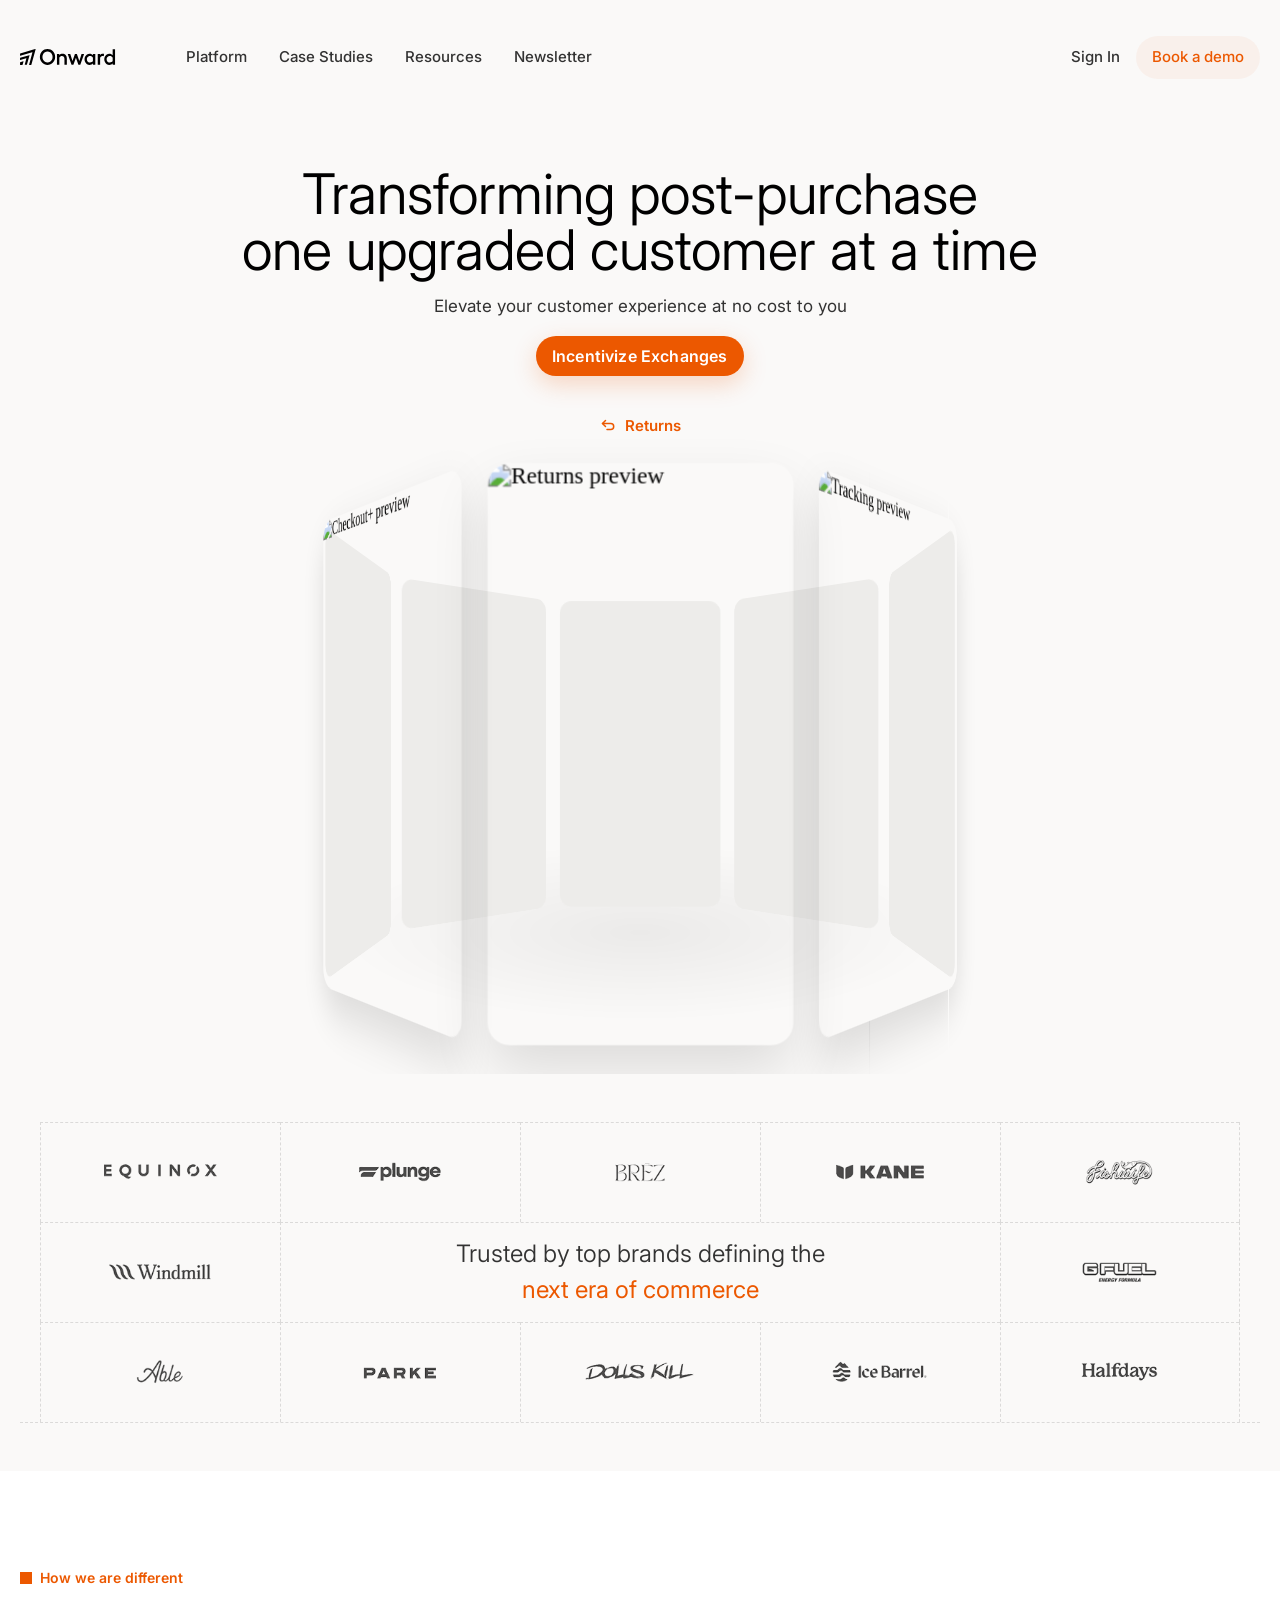
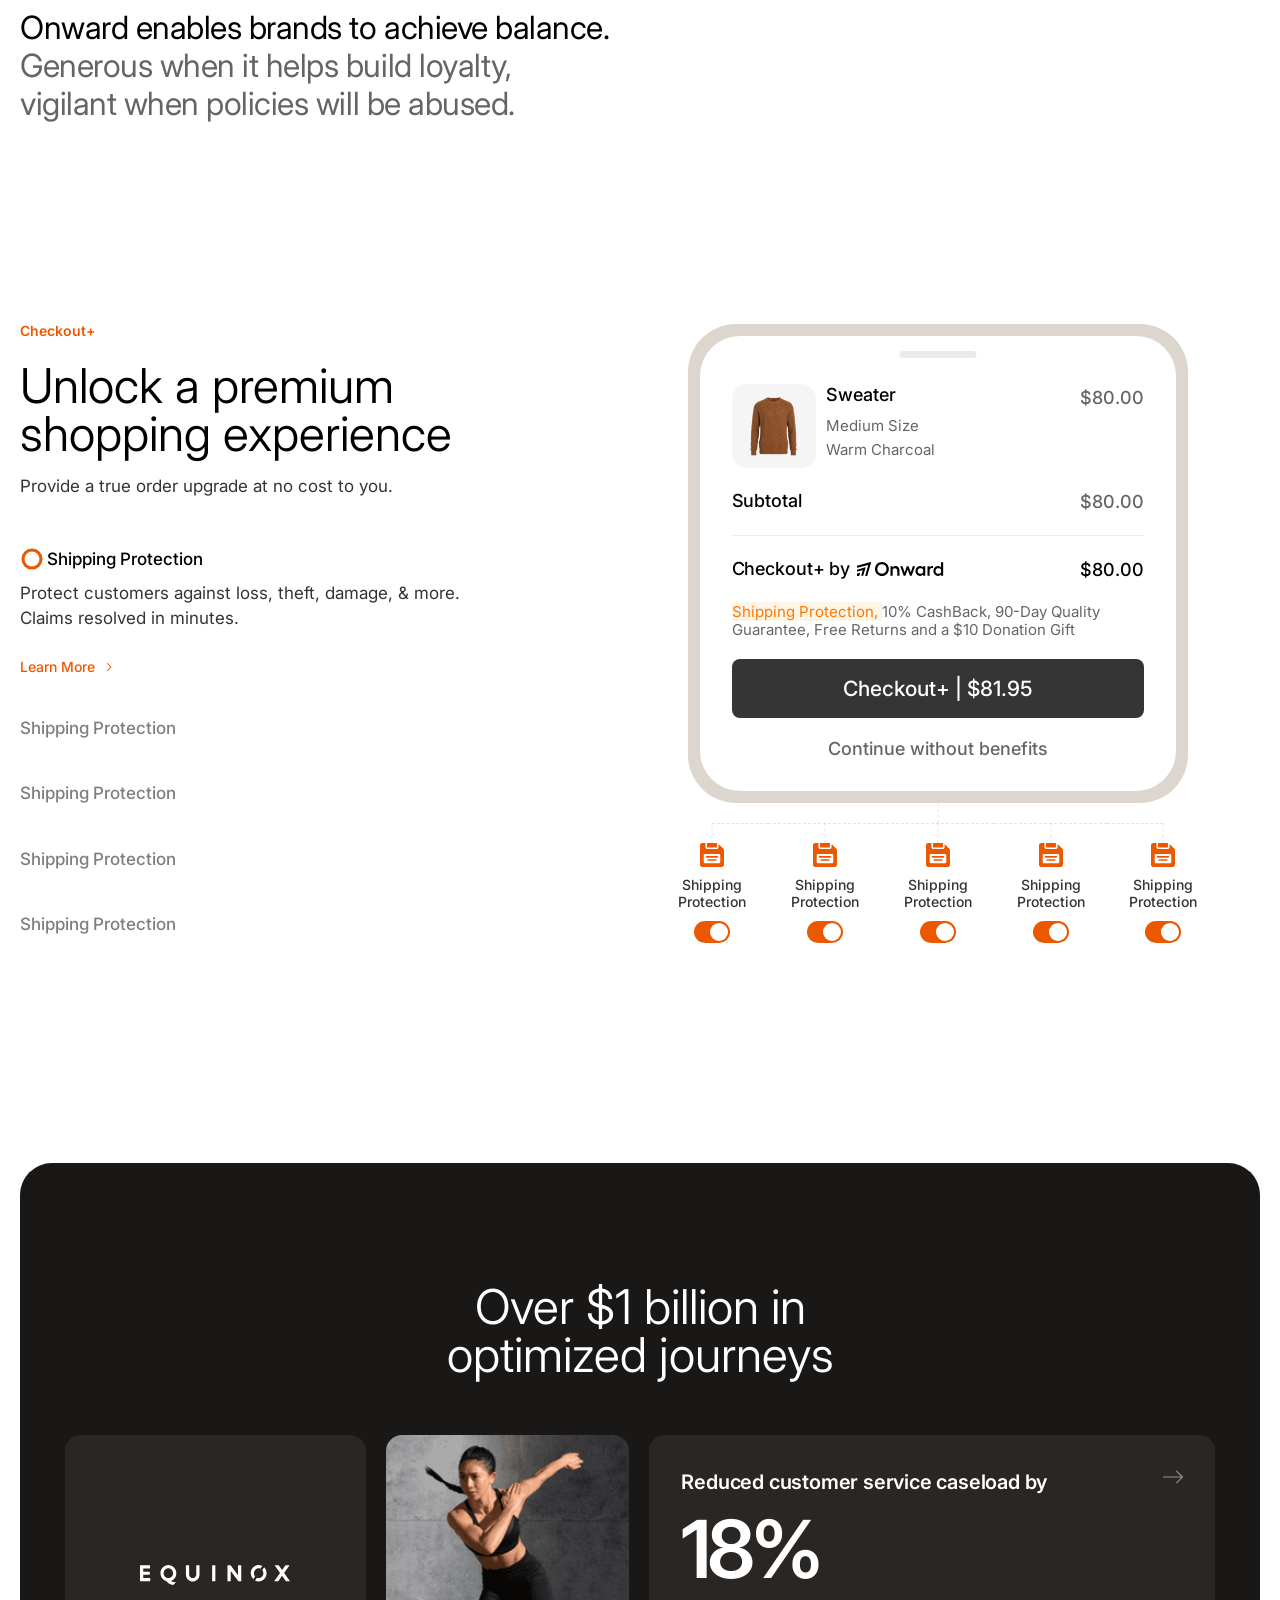
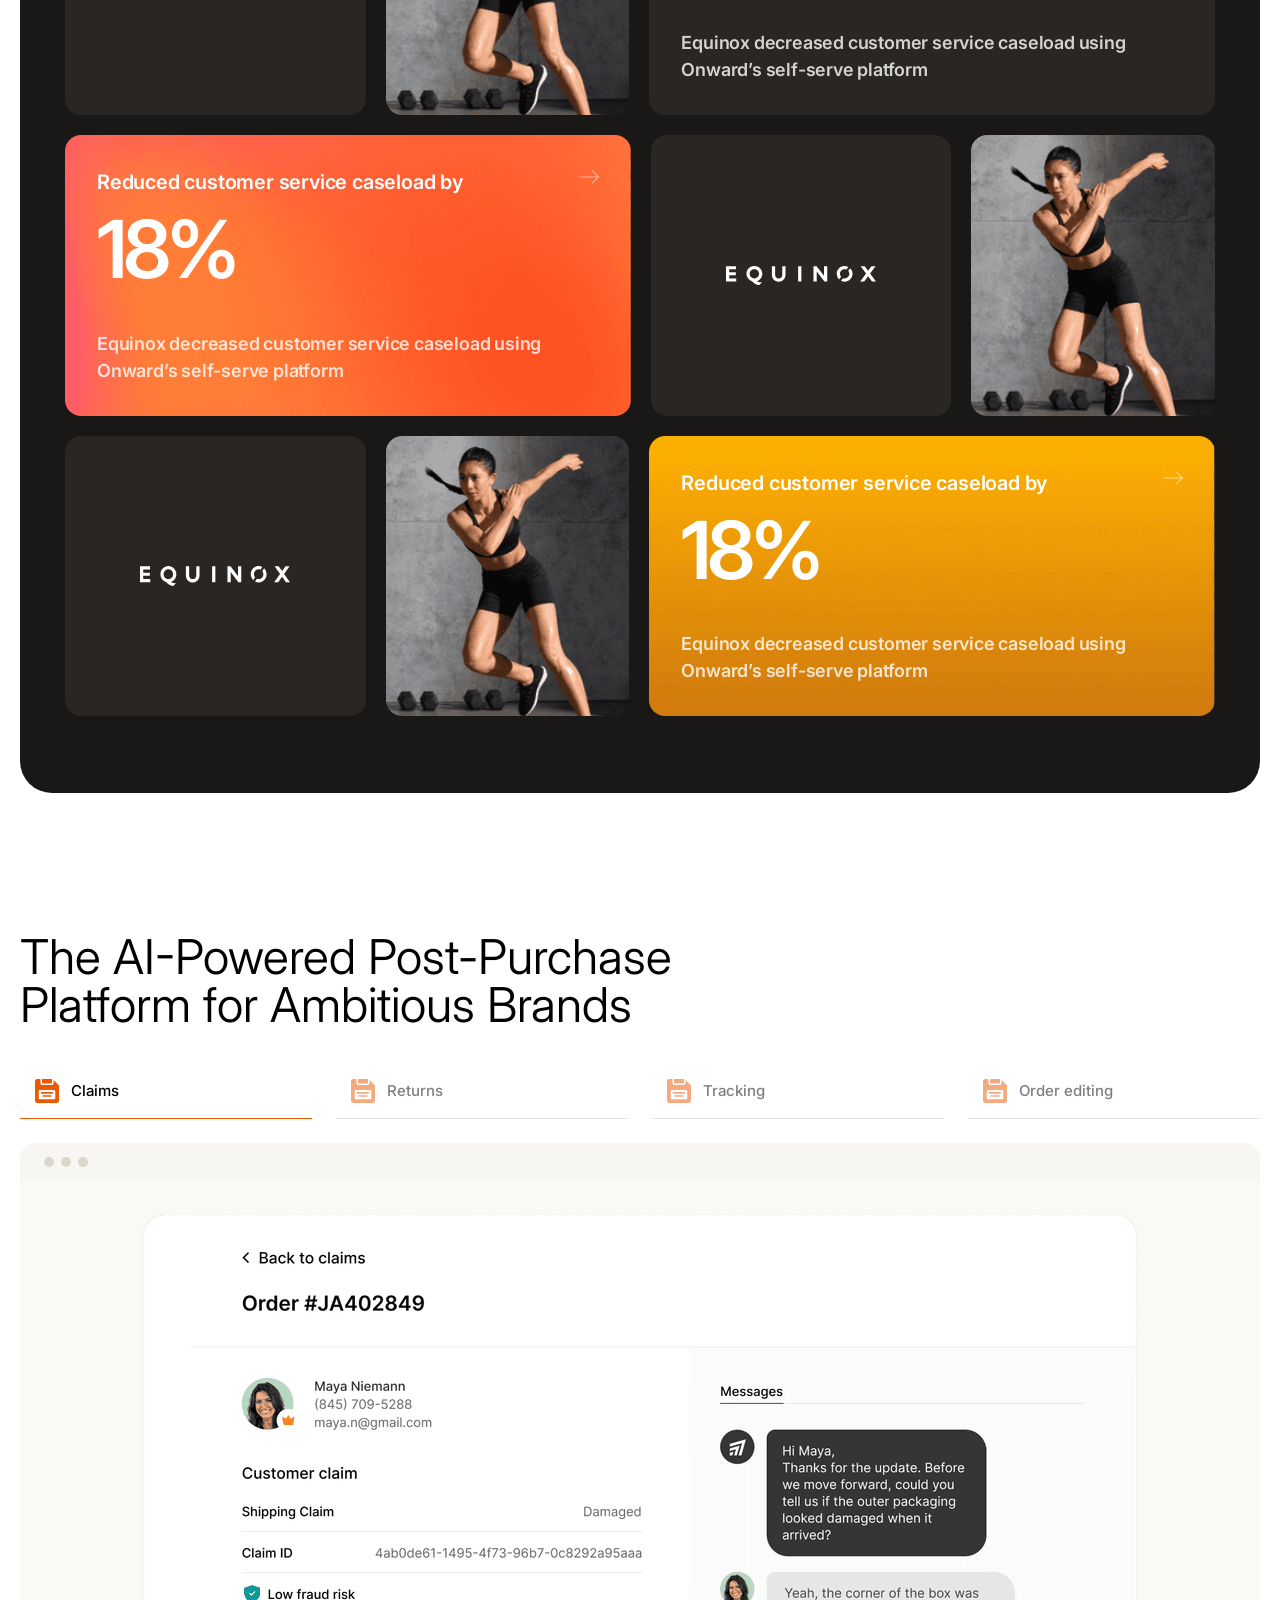
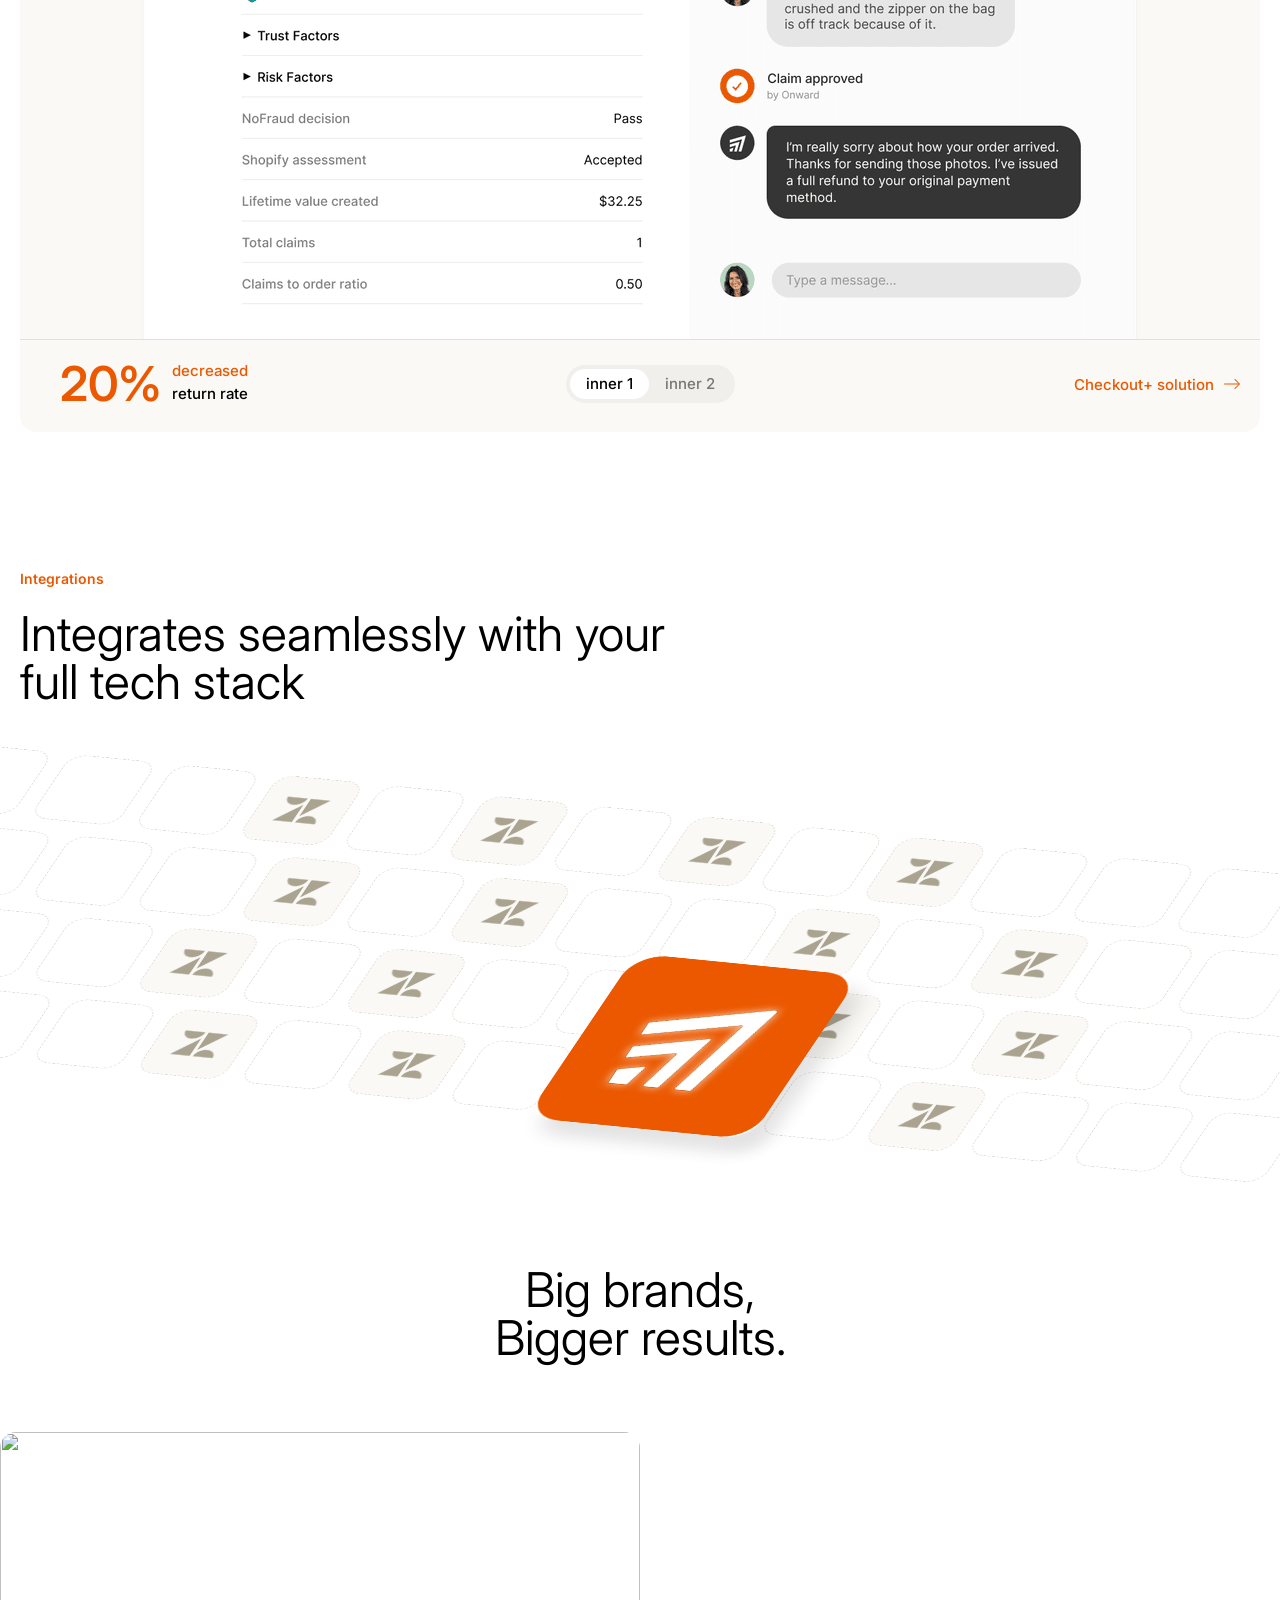
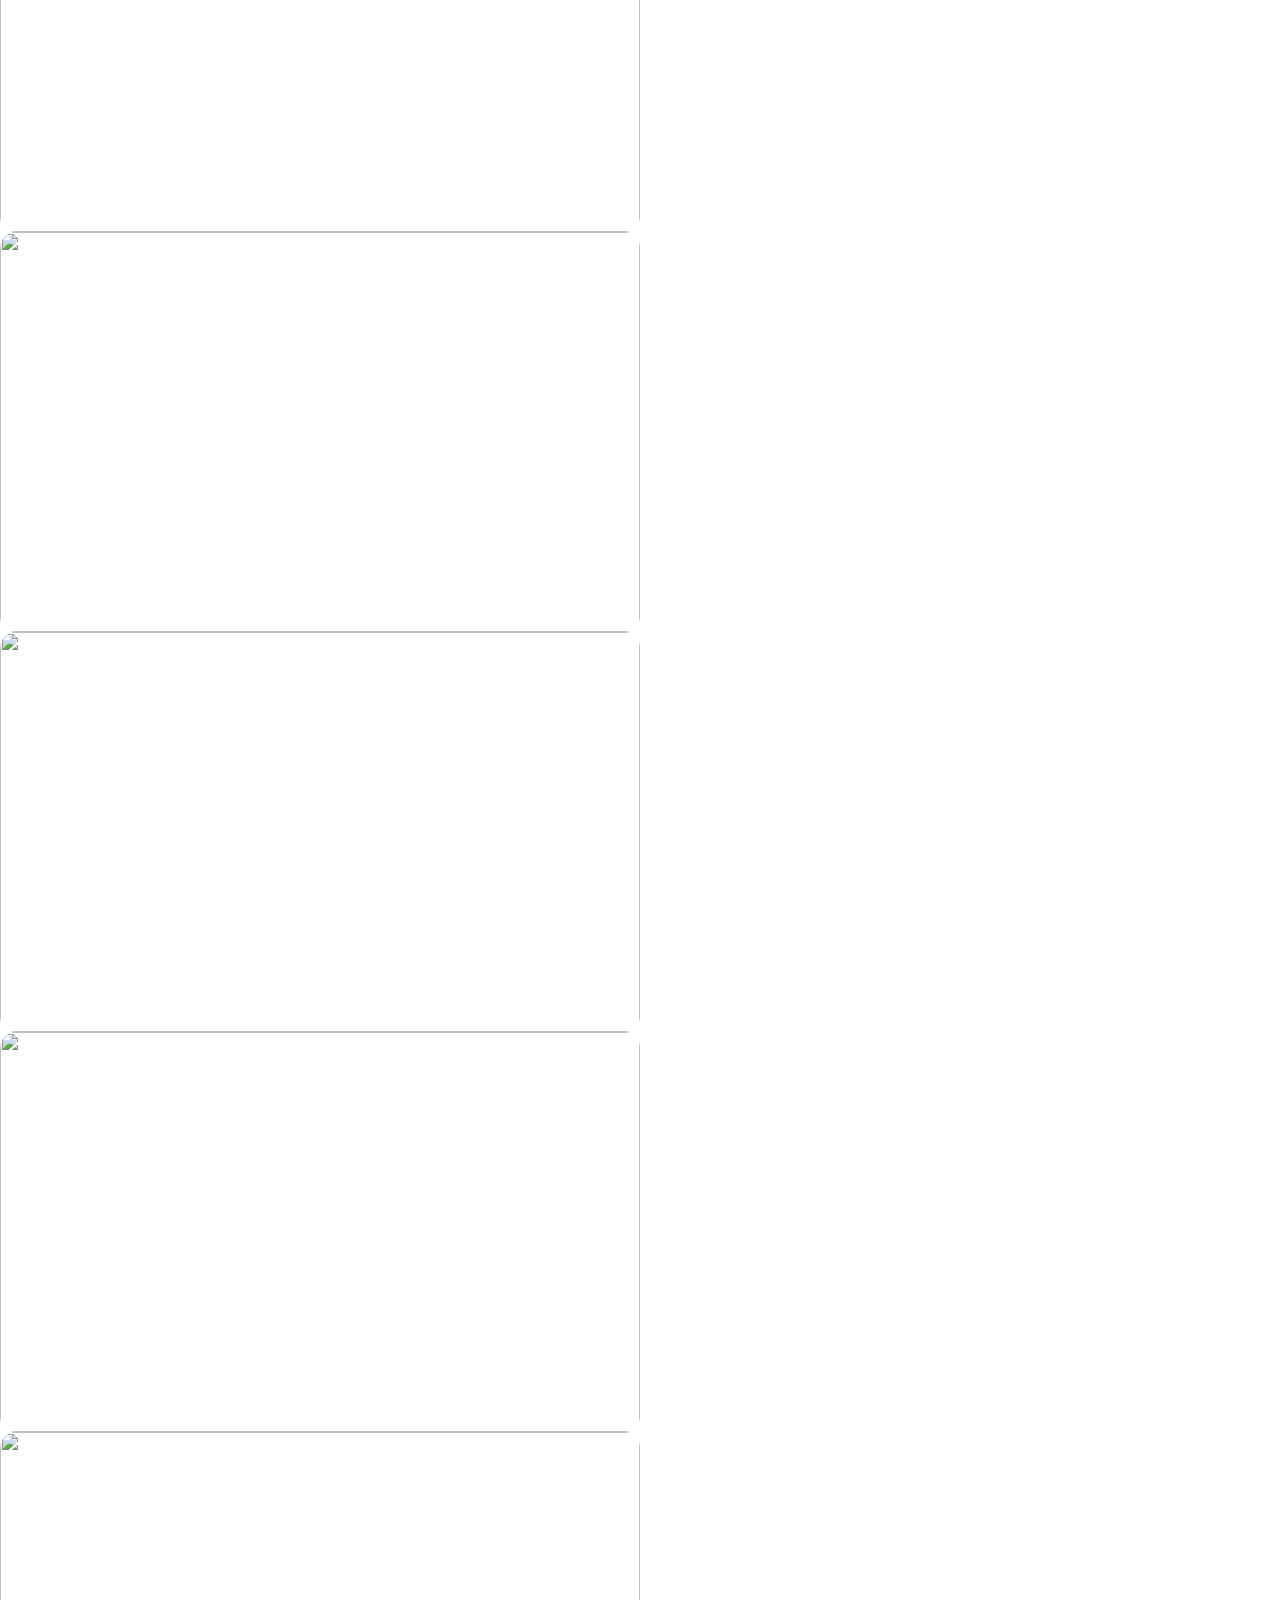
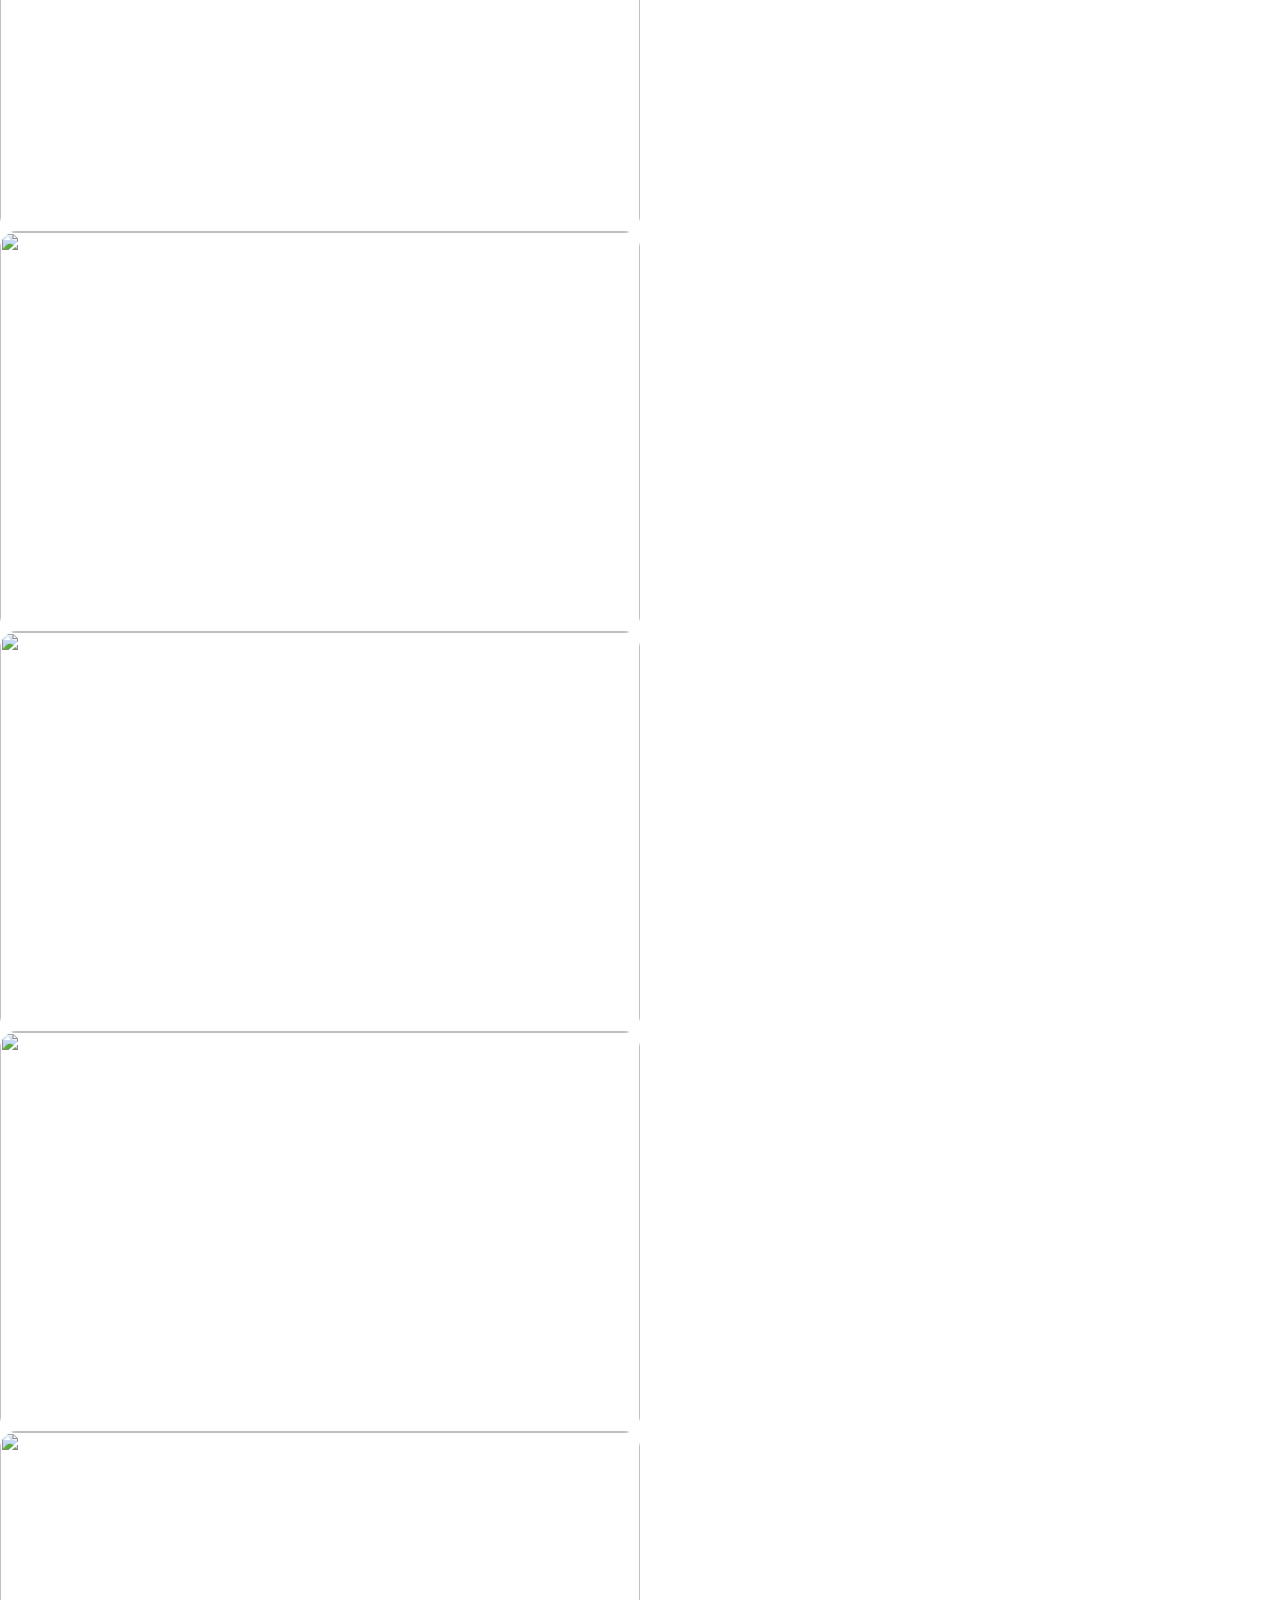
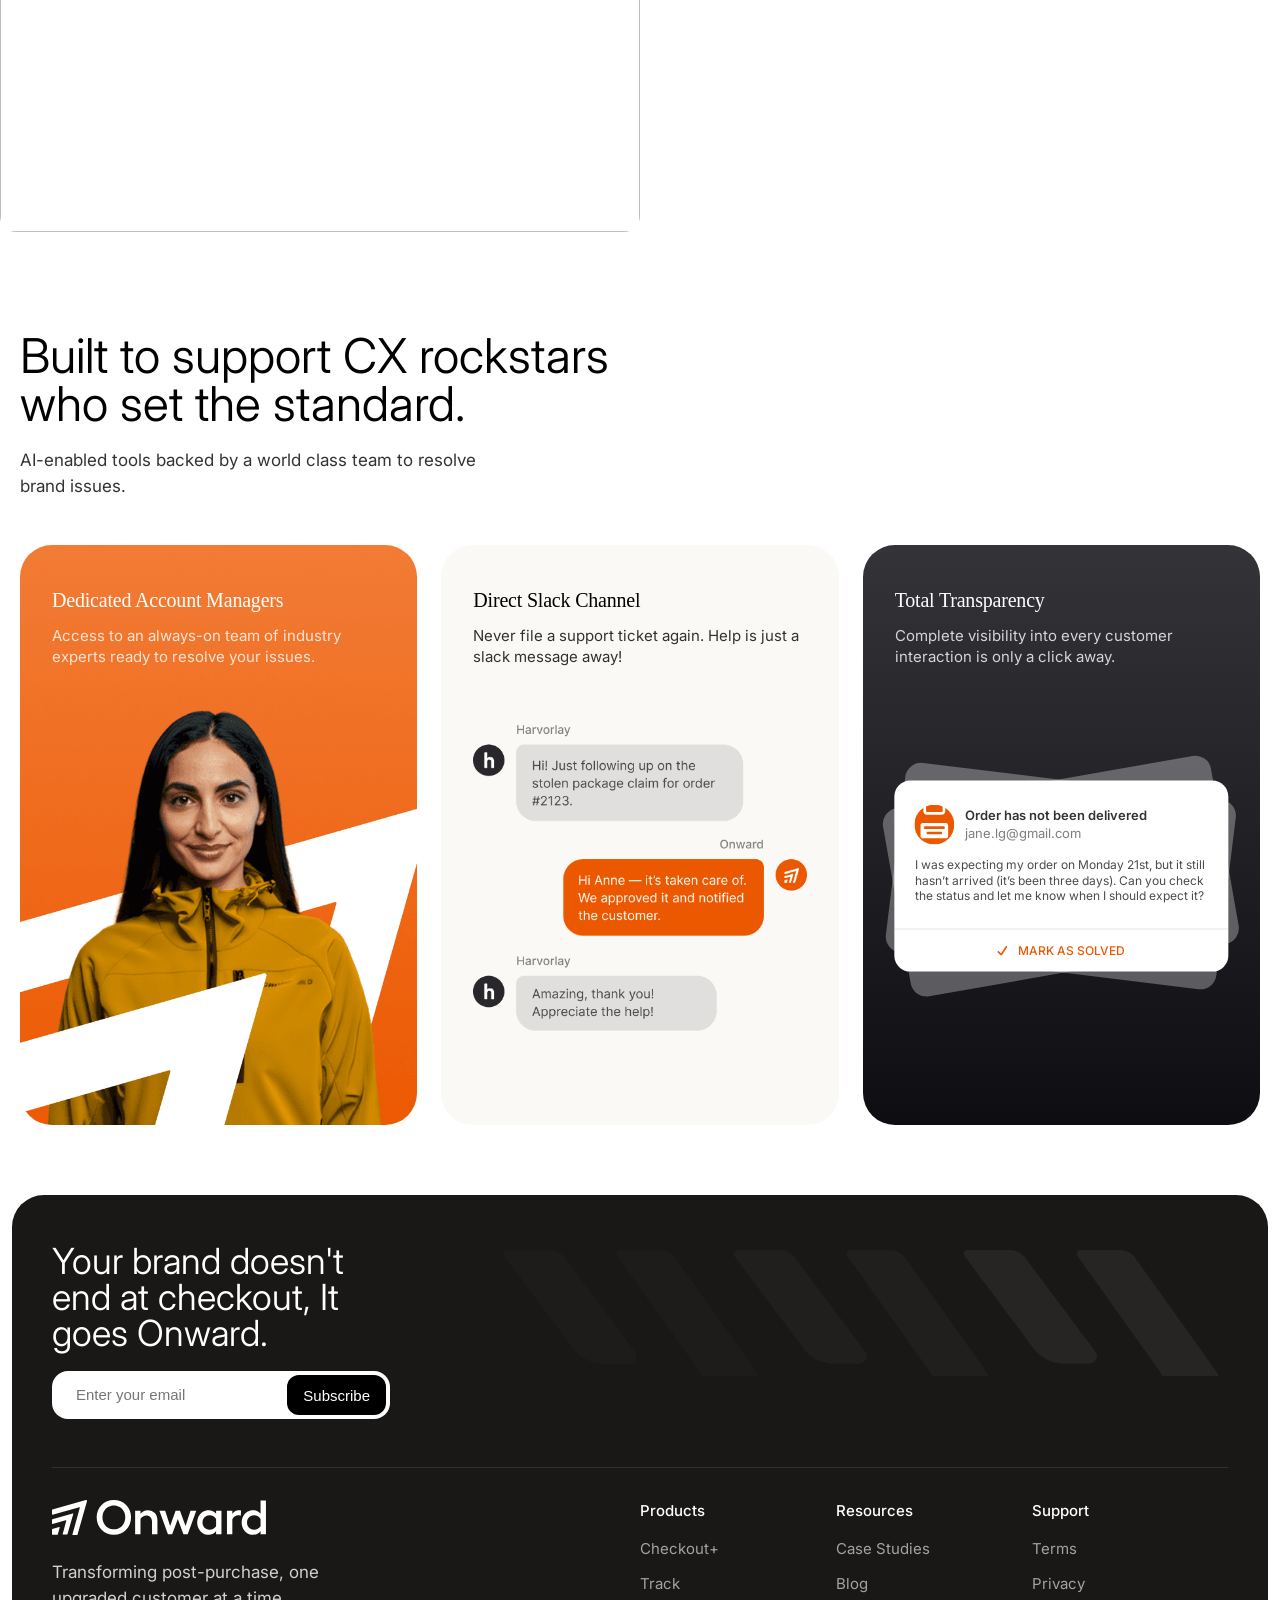
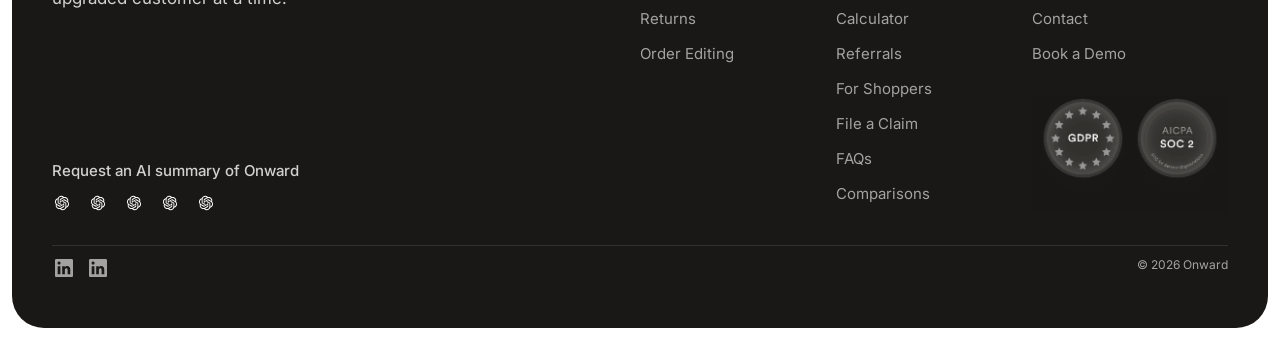
==== commit 281cb17f: "logo update" ====
--- a/index.html
+++ b/index.html
@@ -22,7 +22,7 @@
       <div class="header_inner">
         <!-- LOGO -->
         <a href="index.html" class="logo">
-          <img src="./assets/img/Logo.svg" alt="Logo">
+          <img src="./assets/img/logo.svg" alt="Logo">
         </a>
         <!-- NAVIGATION -->
         <ul class="main_nav">
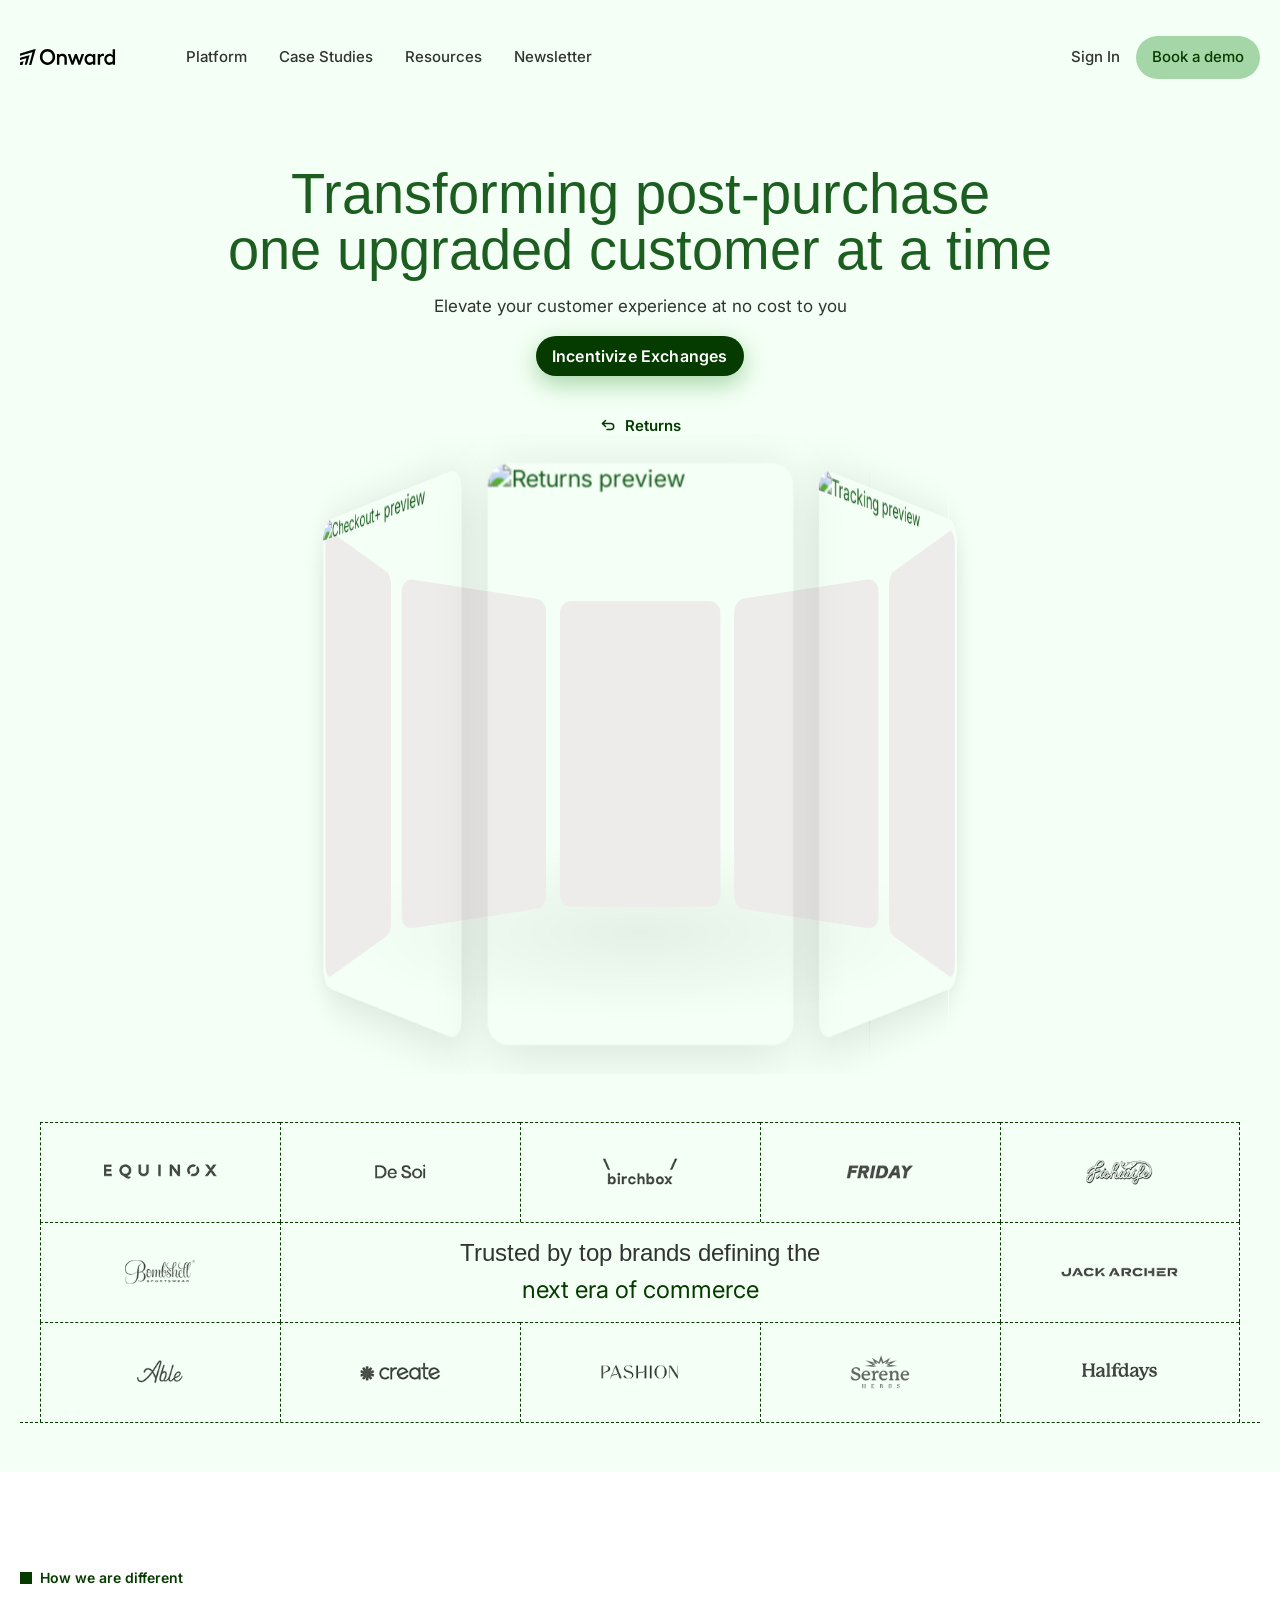
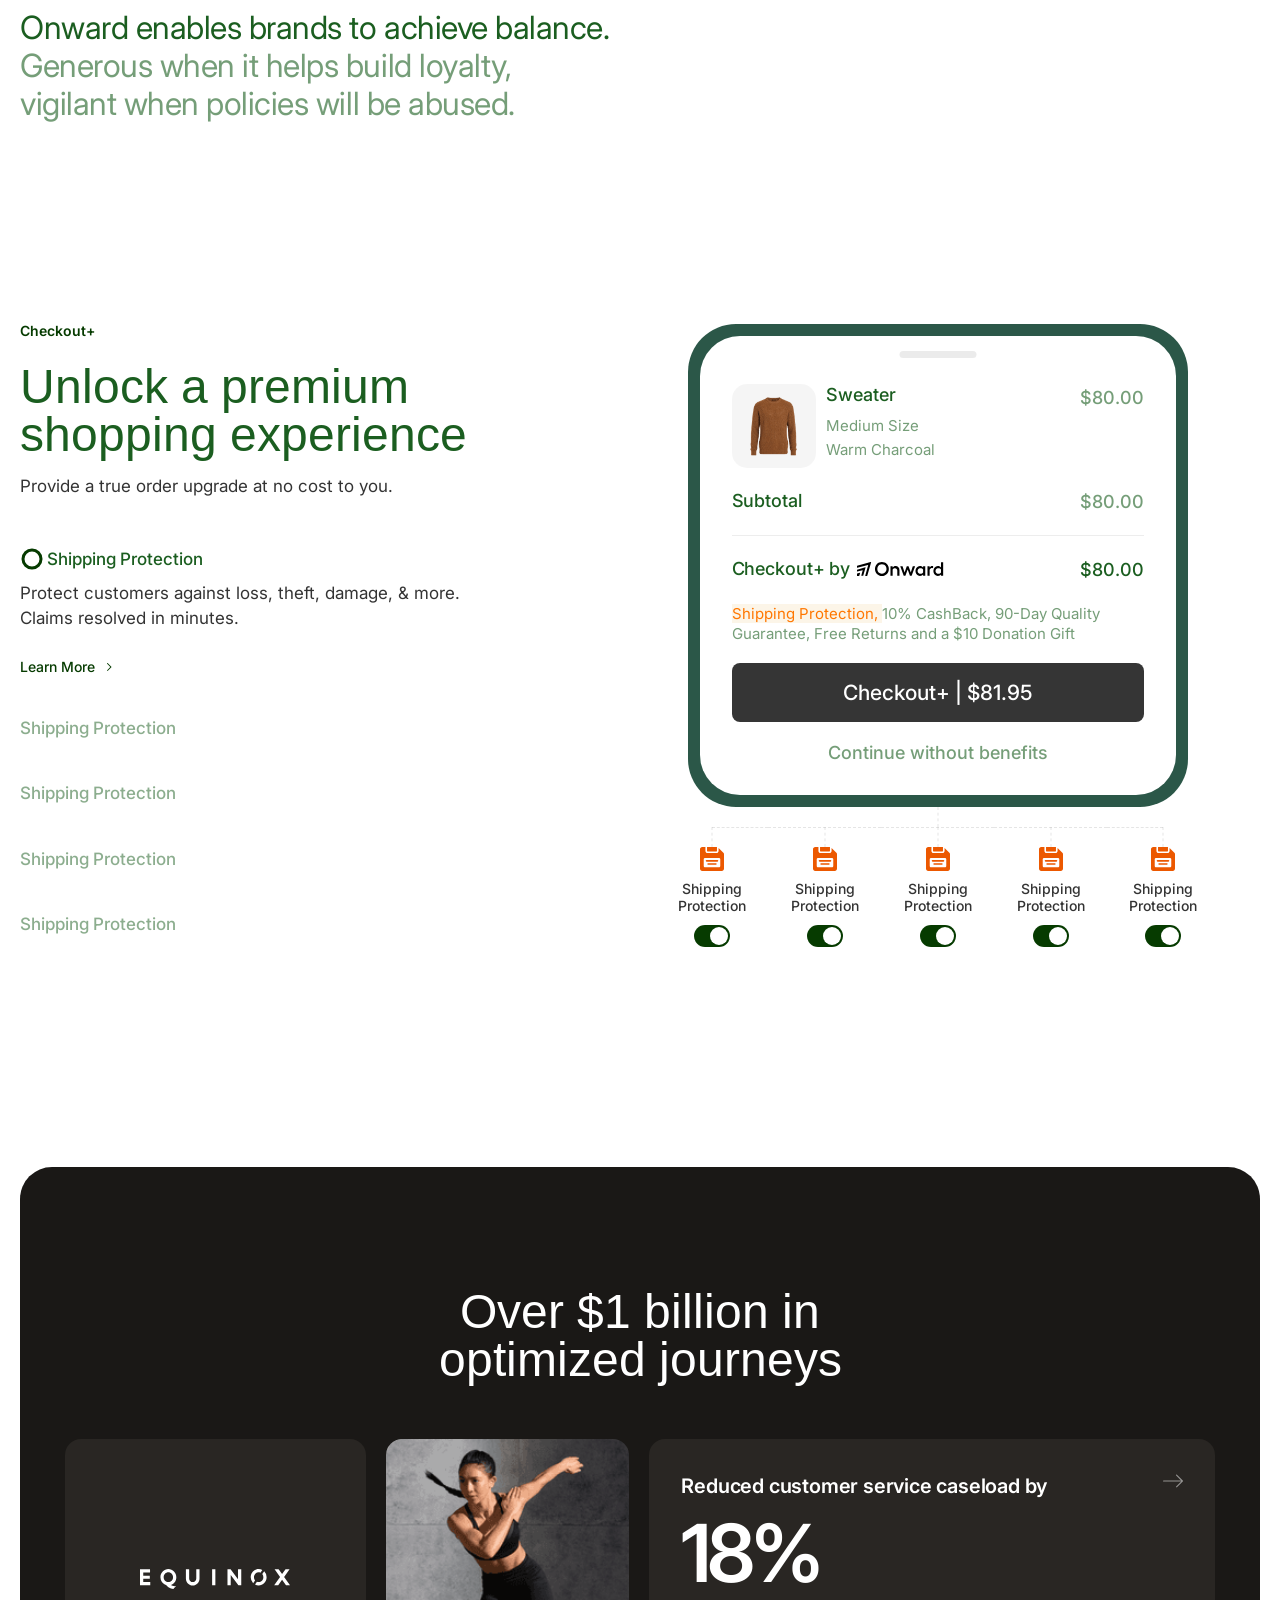
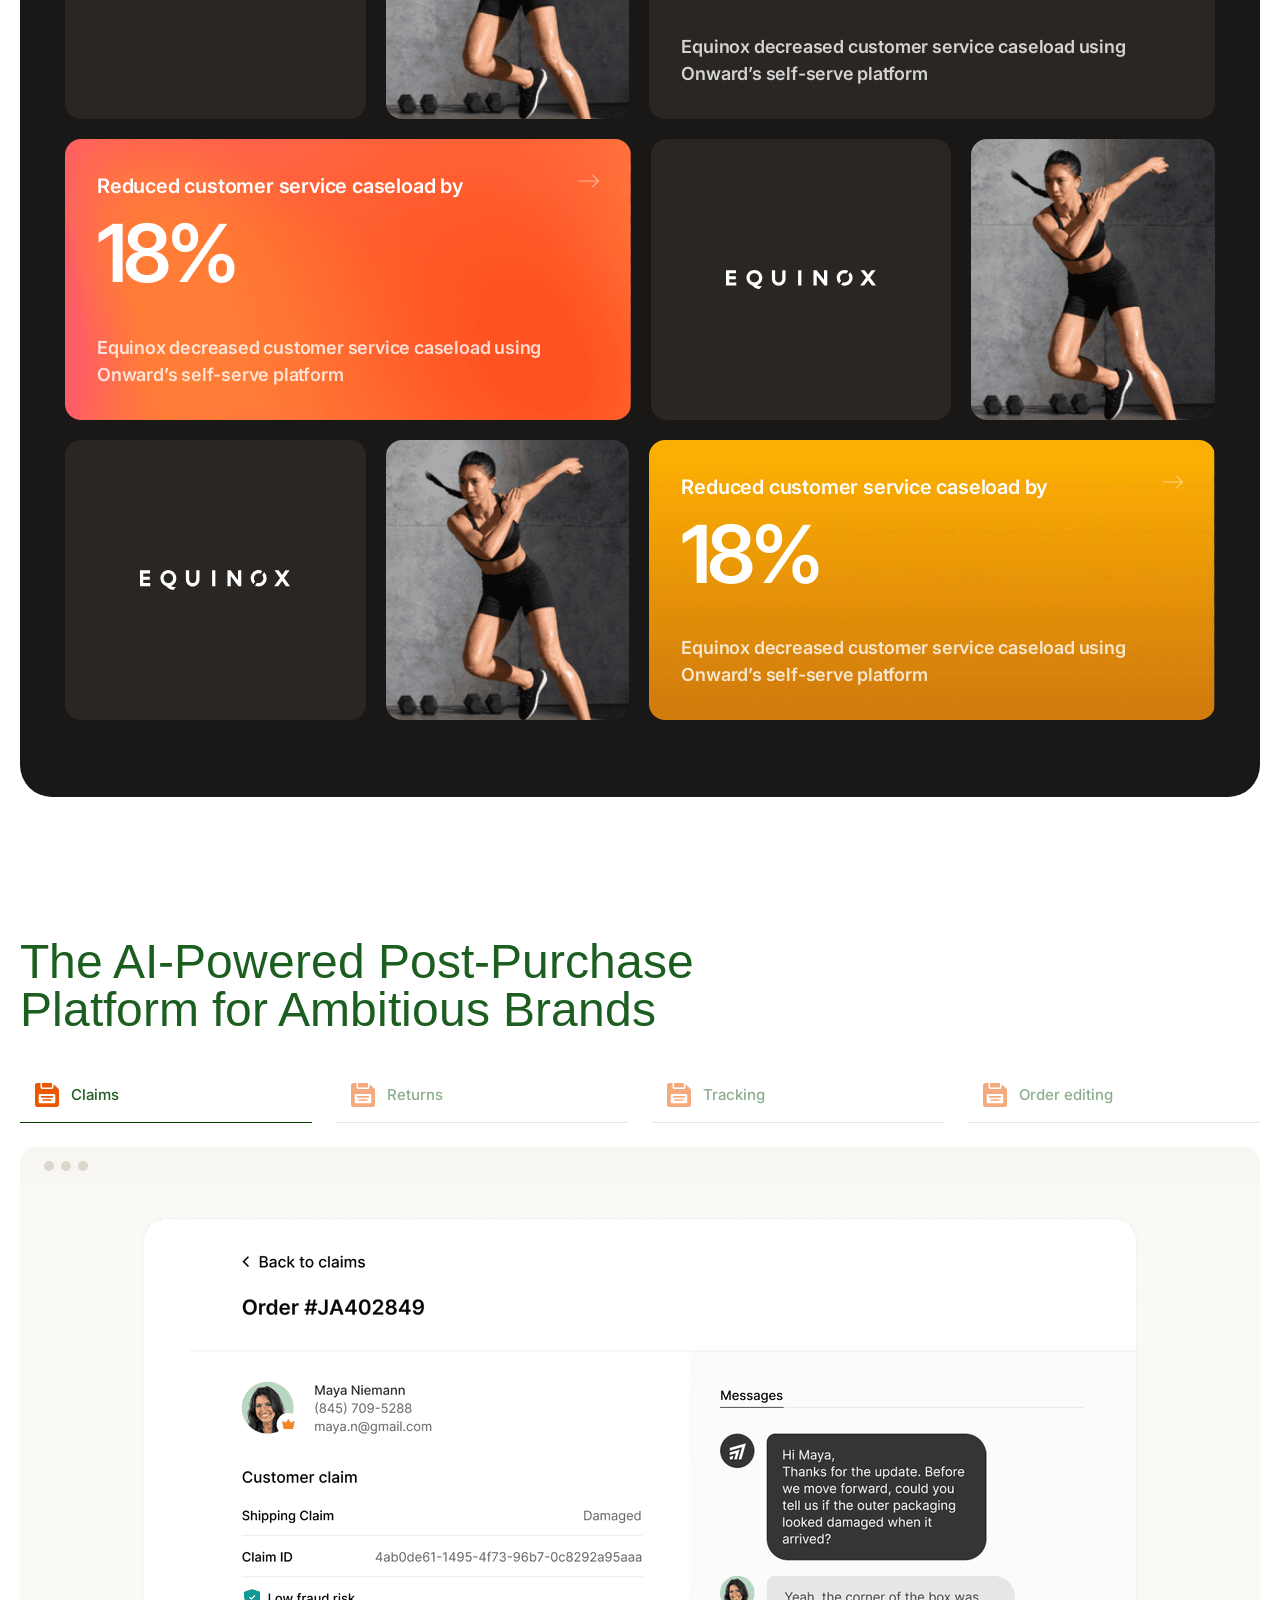
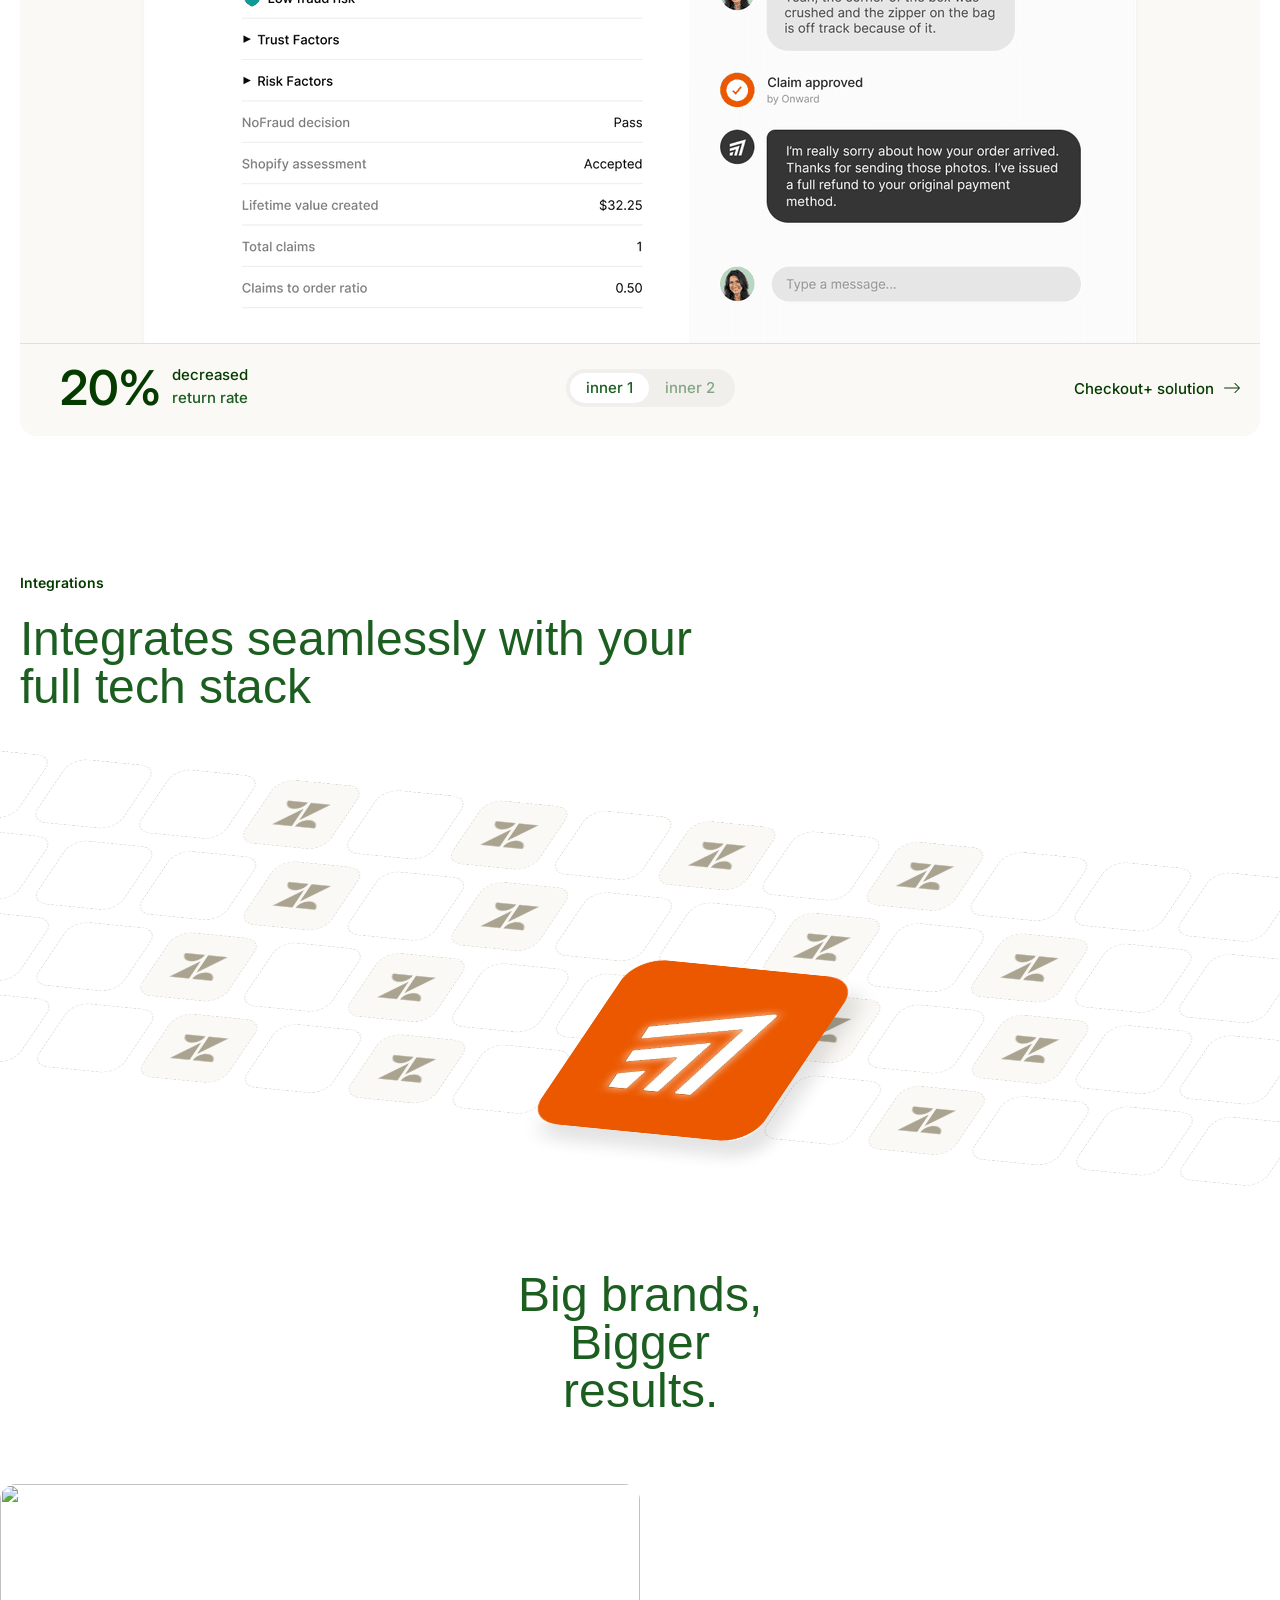
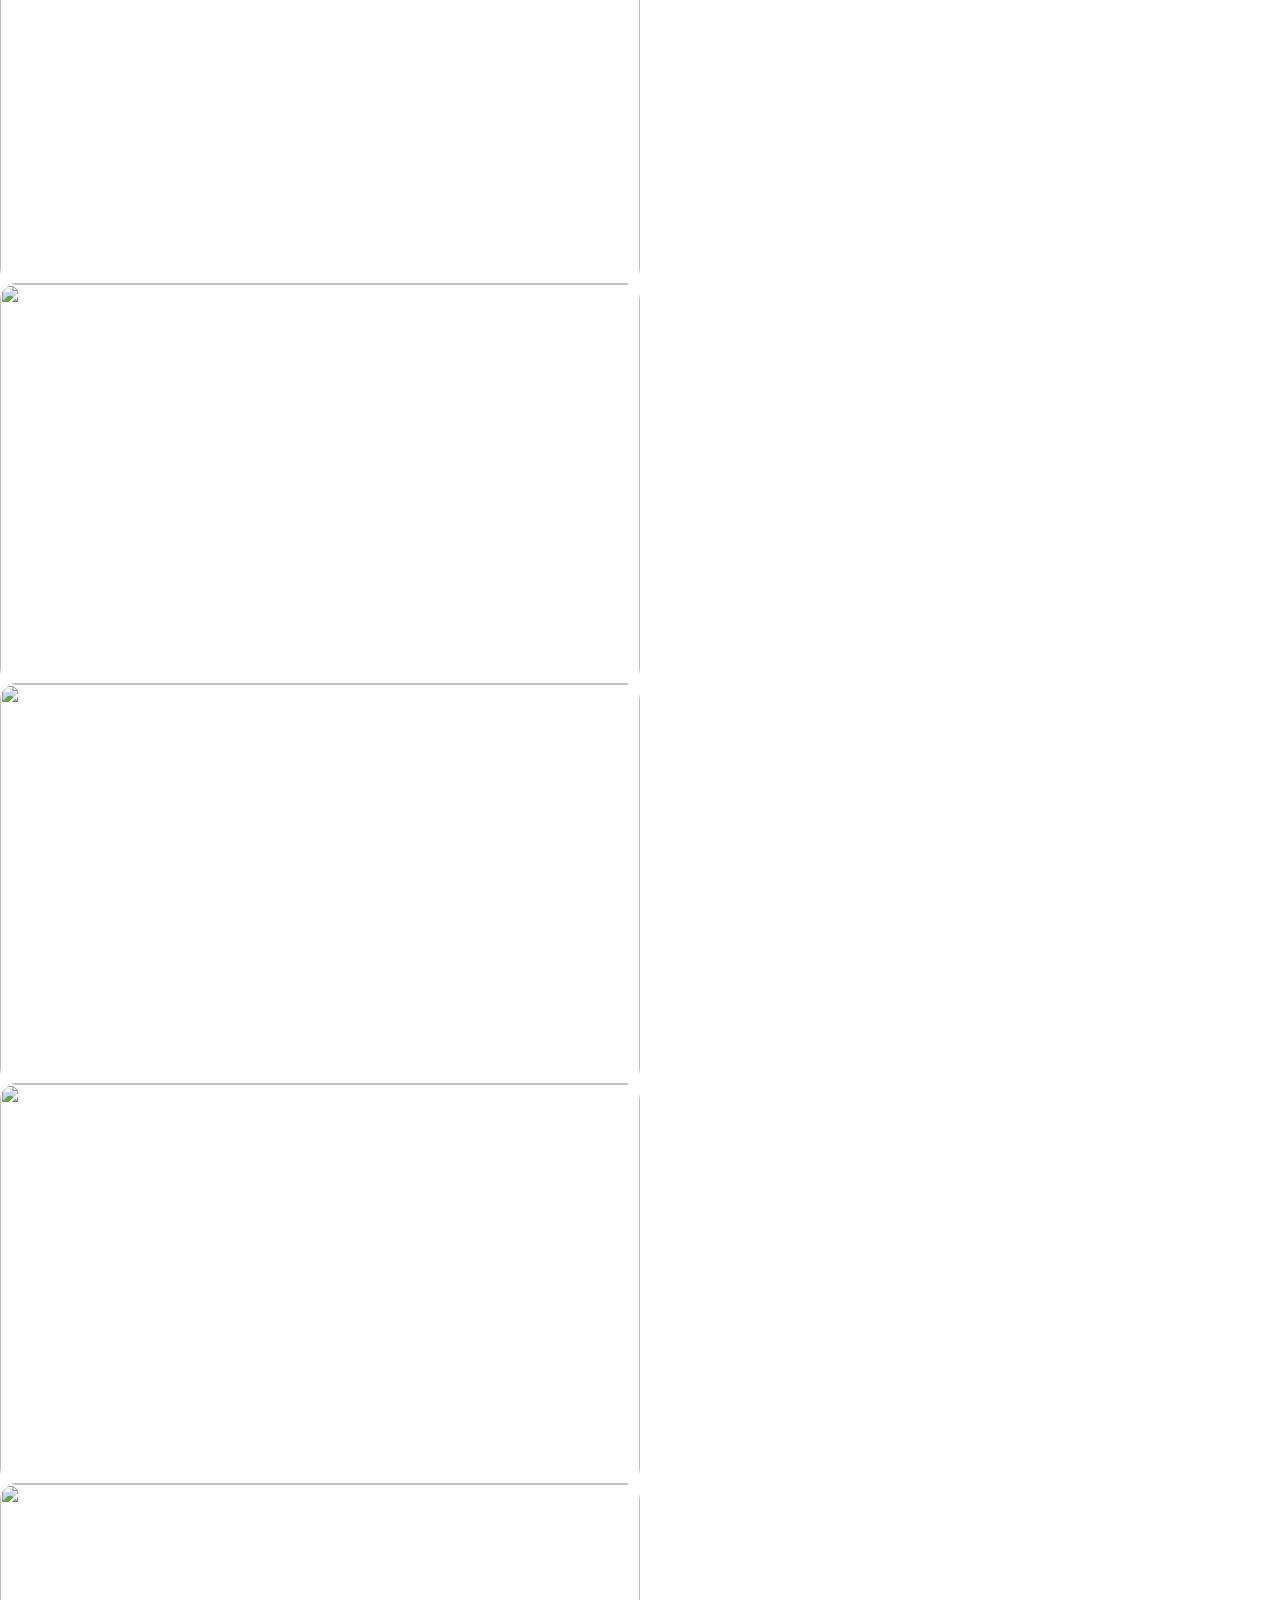
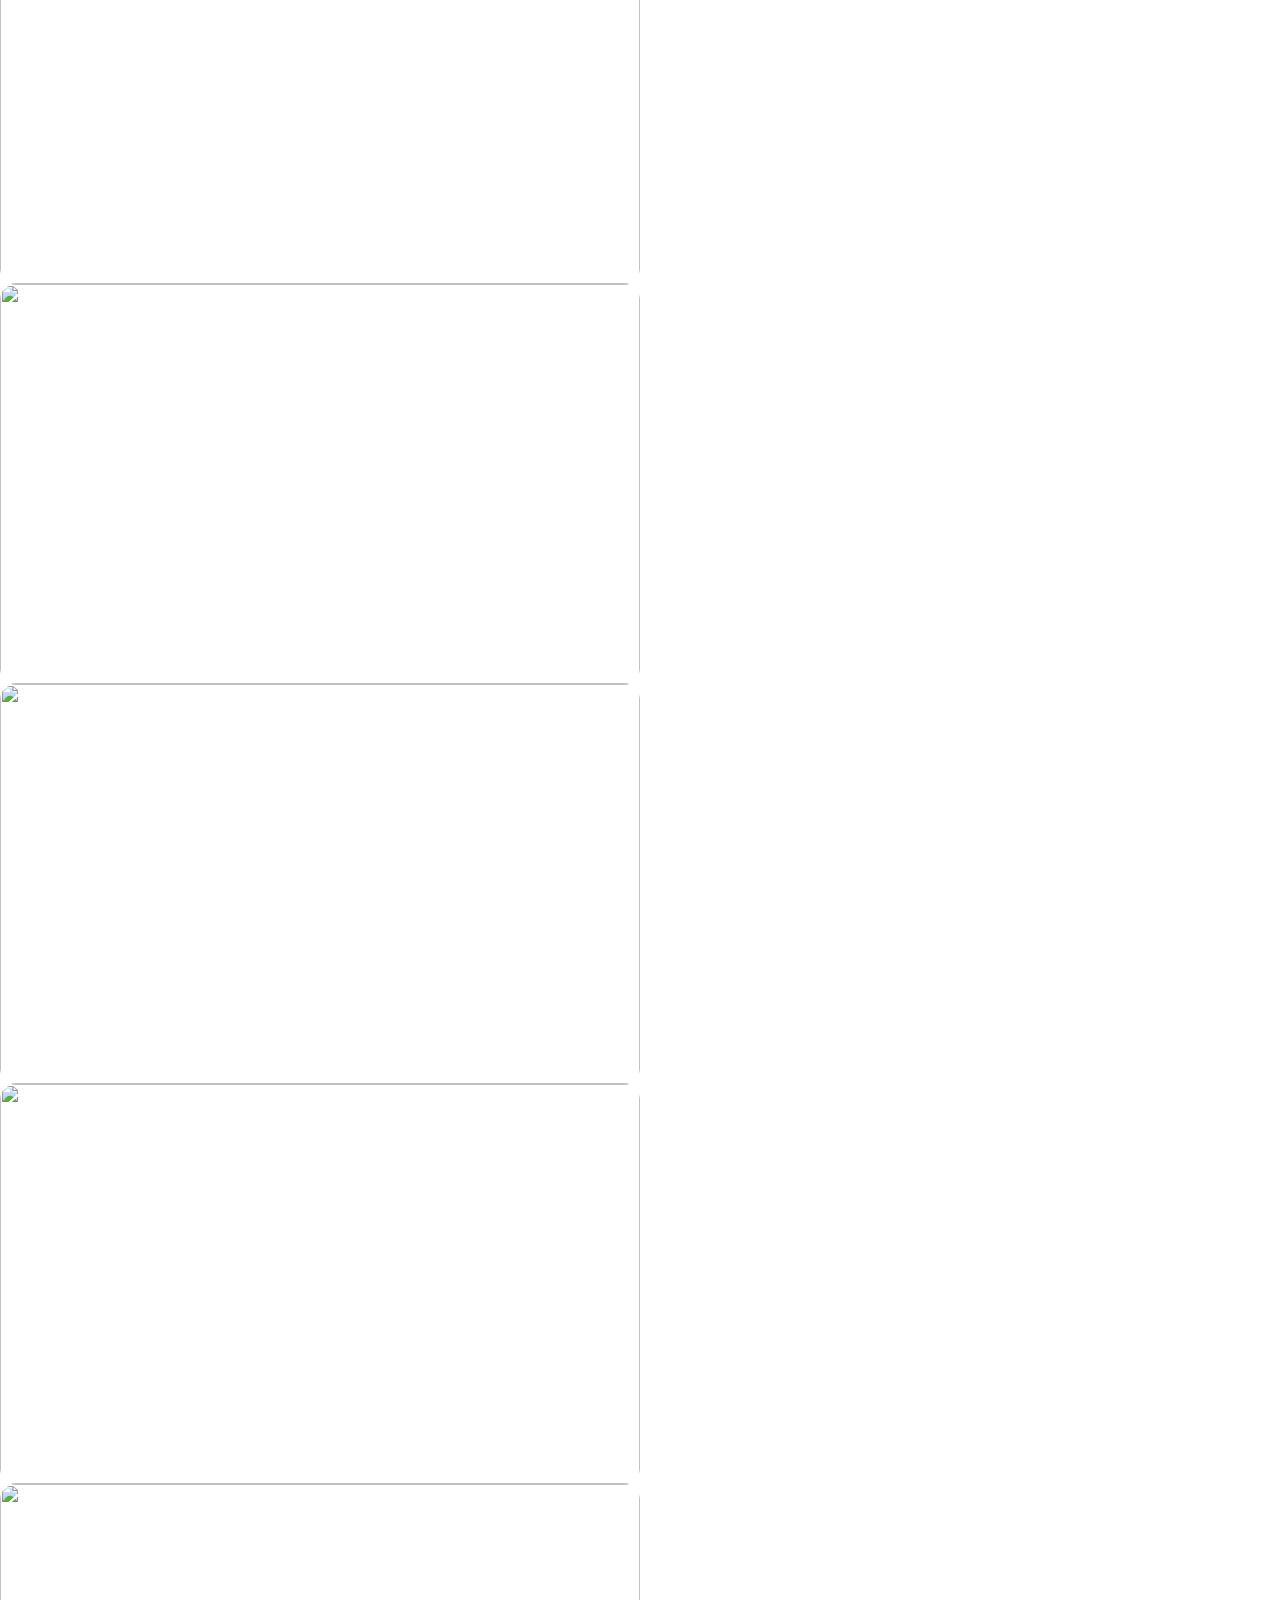
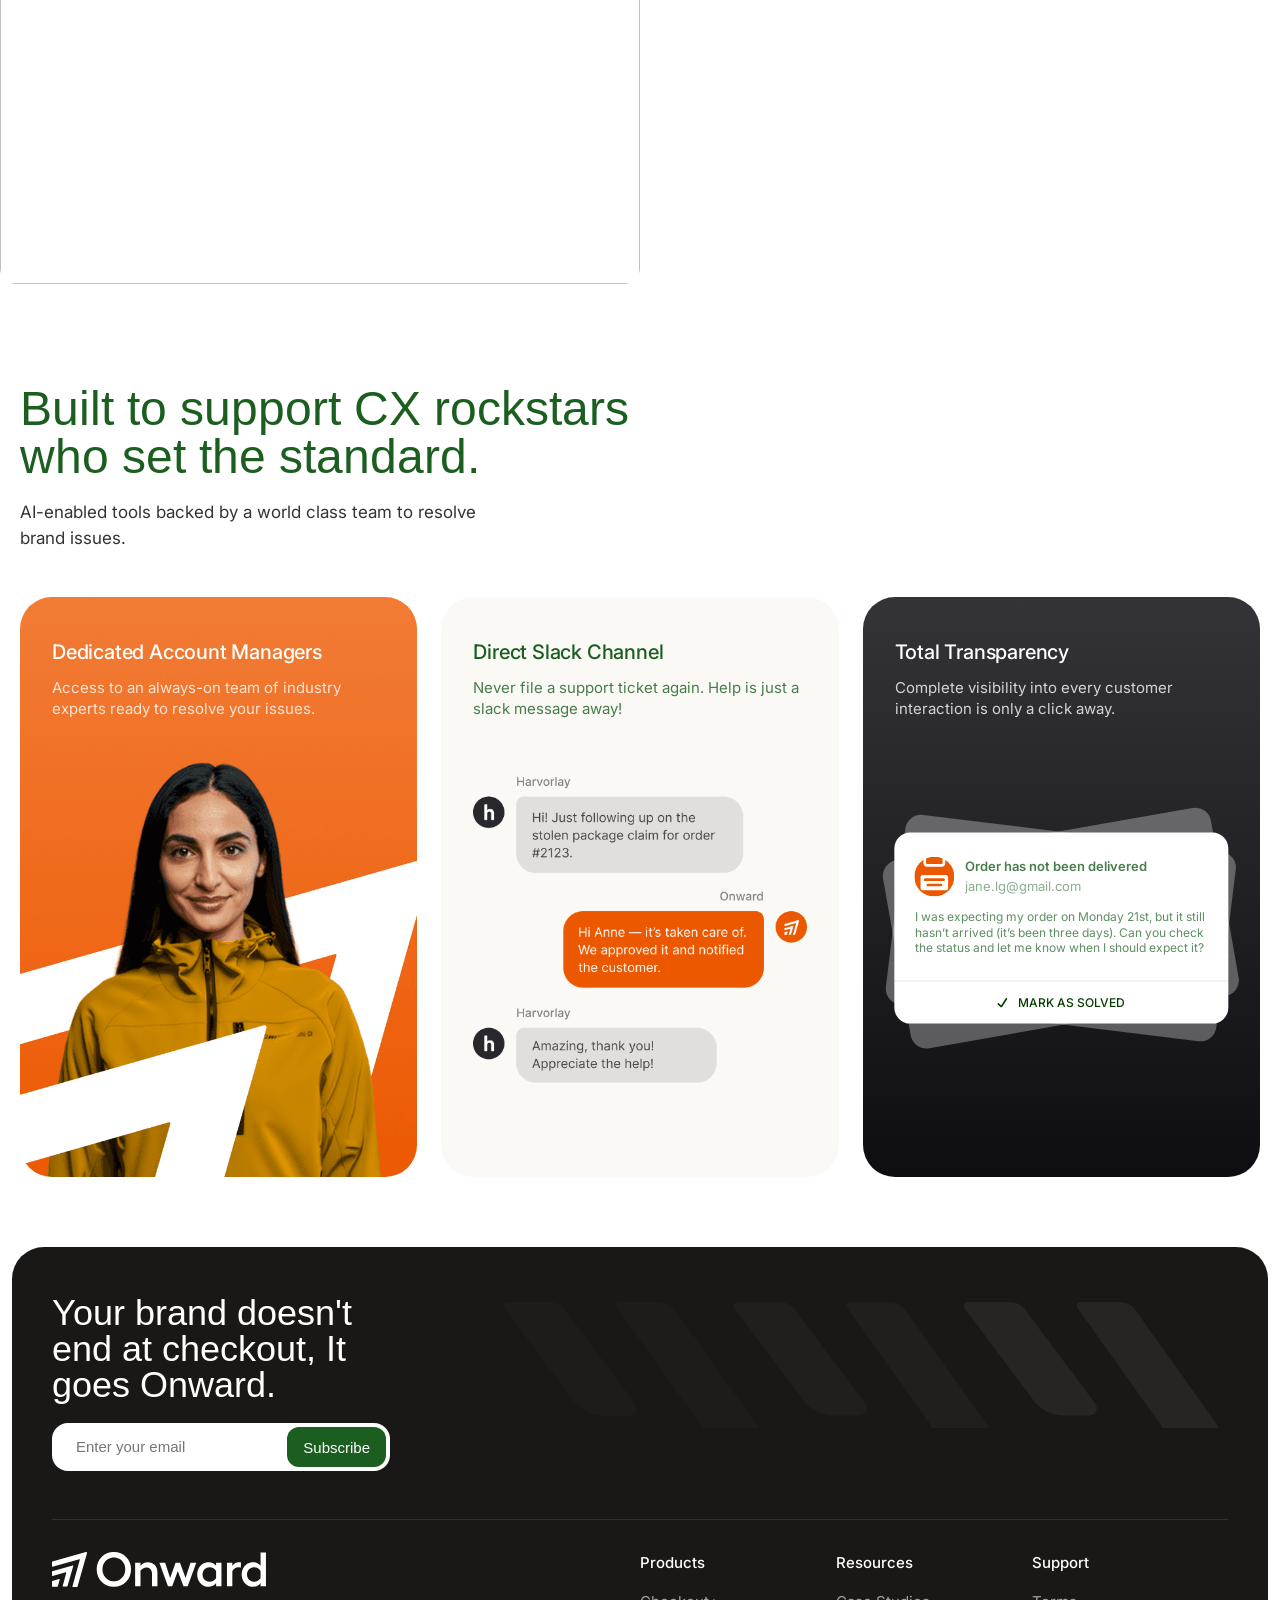
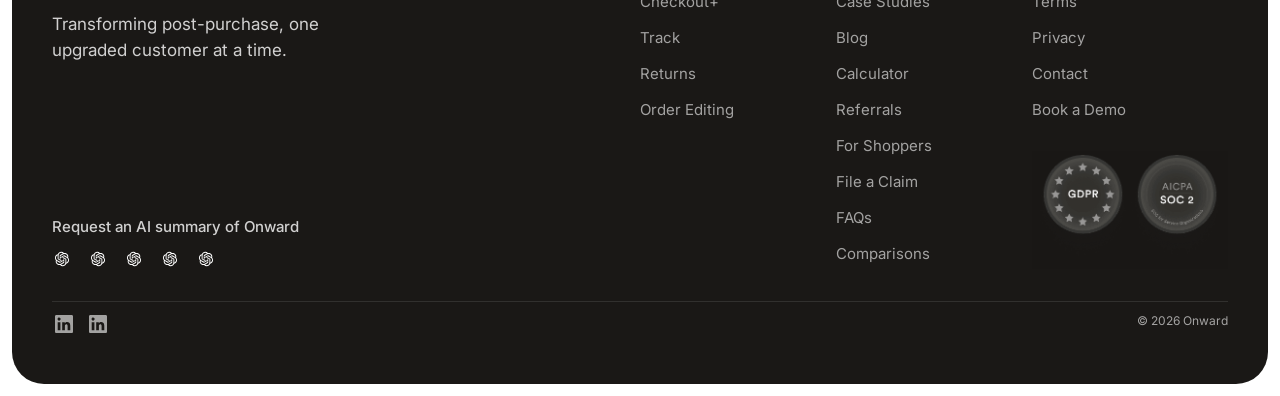
==== commit c943d335: "color change for root" ====
--- a/index.html
+++ b/index.html
@@ -7,9 +7,7 @@
   <title>Onward</title>
   <link rel="preconnect" href="https://fonts.googleapis.com">
   <link rel="preconnect" href="https://fonts.gstatic.com" crossorigin>
-  <link
-    href="https://fonts.googleapis.com/css2?family=Inter:ital,opsz,wght@0,14..32,100..900;1,14..32,100..900&display=swap"
-    rel="stylesheet">
+  <link href="https://fonts.googleapis.com/css2?family=Arimo:ital,wght@0,400..700;1,400..700&family=Inter:ital,opsz,wght@0,14..32,100..900;1,14..32,100..900&display=swap" rel="stylesheet">
   <link rel="stylesheet" href="https://cdn.jsdelivr.net/npm/swiper@14.0.1/swiper-bundle.min.css" />
   <link rel="stylesheet" href="assets/css/style.css">
 </head>
--- a/assets/css/style.css
+++ b/assets/css/style.css
@@ -8,21 +8,21 @@
   --phone-h: 400px;
   --radius-z: 279px;
   --perspective: 900px;
-  --primary: #ec5800;
-  --light-primary: #ec58000d;
-  --light-bg: #faf9f8;
+  --primary: #063B00;
+  --light-primary: #A5D6A7;
+  --light-bg: #f4fff5;
   --dark-bg: #1a1816;
   --white: #FFFFFF;
-  --black: #000000;
+  --black: #1B5E20;
   --text-dark: #000000cc;
   --gray: #808080;
   --font-inter: "Inter", sans-serif;
-  --font-gt: "Inter", sans-serif;
-  --h1: normal normal 350 56px/1 var(--font-gt);
-  --h2: normal normal 350 48px/1 var(--font-gt);
-  --h3: normal normal 350 36px/1 var(--font-gt);
-  --h4: normal normal 350 24px/1 var(--font-gt);
-  --p: normal normal 400 17px/1.5 var(--font-inter);
+  --font-gt: "Arimo", sans-serif;
+  --h1: normal normal 350 56px / 1 var(--font-gt);
+  --h2: normal normal 350 48px / 1 var(--font-gt);
+  --h3: normal normal 350 36px / 1 var(--font-gt);
+  --h4: normal normal 350 24px / 1 var(--font-gt);
+  --p: normal normal 400 17px / 1.5 var(--font-inter);
 }
 
 * {
@@ -42,6 +42,7 @@
   color: var(--black);
   background-color: var(--light-bg);
   padding-top: var(--headerHeight);
+  font-family: var(--font-inter);
 }
 
 a {
@@ -126,7 +127,7 @@
 }
 
 .btn_light_primary:hover {
-  background-color: rgba(236, 88, 0, 0.1);
+  background-color: var(--white);
 }
 
 .btn_light:hover {
@@ -168,6 +169,22 @@
   display: inline-block;
   font-weight: 500;
   transition: all .3s ease-in-out;
+  position: relative;
+}
+.header_inner>ul>li>a::after {
+  content: "";
+  width: 0;
+  height: 1px;
+  position: absolute;
+  bottom: calc(50% - 19px);
+  left: 0;
+  right: 0;
+  transform: translateY(-50%);
+  background: var(--primary);
+  transition: all 0.3s ease-in-out;
+}
+.header_inner>ul>li>a:hover::after{
+  width: 100%;
 }
 
 .header.sticky {
@@ -1457,7 +1474,7 @@
 .experience_inner {
   width: 100%;
   margin: 0 auto;
-  background-color: rgb(221, 214, 206);
+  background-color: #2B5748;
   max-width: 500px;
   padding: 12px;
   display: flex;
@@ -1927,7 +1944,7 @@
   padding: 48px 20px 0;
   display: grid;
   position: relative;
-  border-bottom: 1px dashed rgba(0, 0, 0, 0.12);
+  border-bottom: 1px dashed var(--primary);
 }
 
 .top_brands_info {
@@ -1959,7 +1976,7 @@
 .top_brands_info::after {
   content: "";
   border-width: 1px 0 0 1px;
-  border-color: rgba(0, 0, 0, 0.12);
+  border-color: var(--primary);
   border-style: dashed;
   box-sizing: border-box;
   border-radius: inherit;
@@ -1975,7 +1992,7 @@
 .top_brands_logo:nth-child(5),
 .top_brands_logo:nth-child(8),
 .top_brands_logo:nth-child(13) {
-  border-right: 1px dashed rgba(0, 0, 0, 0.12);
+  border-right: 1px dashed var(--primary);
 }
 
 .top_brands_logo_block.slide-out {
@@ -2031,13 +2048,13 @@
   position: relative;
   backdrop-filter: blur(5px);
   transition: transform 0.25s ease, box-shadow 0.25s ease;
-  box-shadow: 0 8px 24px rgba(236, 88, 0, 0.22);
+  box-shadow: 0 8px 24px #A5D6A7;
   font-family: var(--font-inter);
 }
 
 .hero__cta:hover {
   transform: translateY(-1px);
-  box-shadow: 0 12px 28px rgba(236, 88, 0, 0.3);
+  box-shadow: 0 12px 28px var(--white);
 }
 
 .hero__cta-track {
@@ -2166,7 +2183,7 @@
   backface-visibility: hidden;
   -webkit-backface-visibility: hidden;
   transform: translateZ(2px);
-  box-shadow: 0 18px 40px rgba(0, 0, 0, 0.12);
+  box-shadow: 0 6px 40px rgba(0, 0, 0, 0.12);
 }
 
 .carousel__face img {
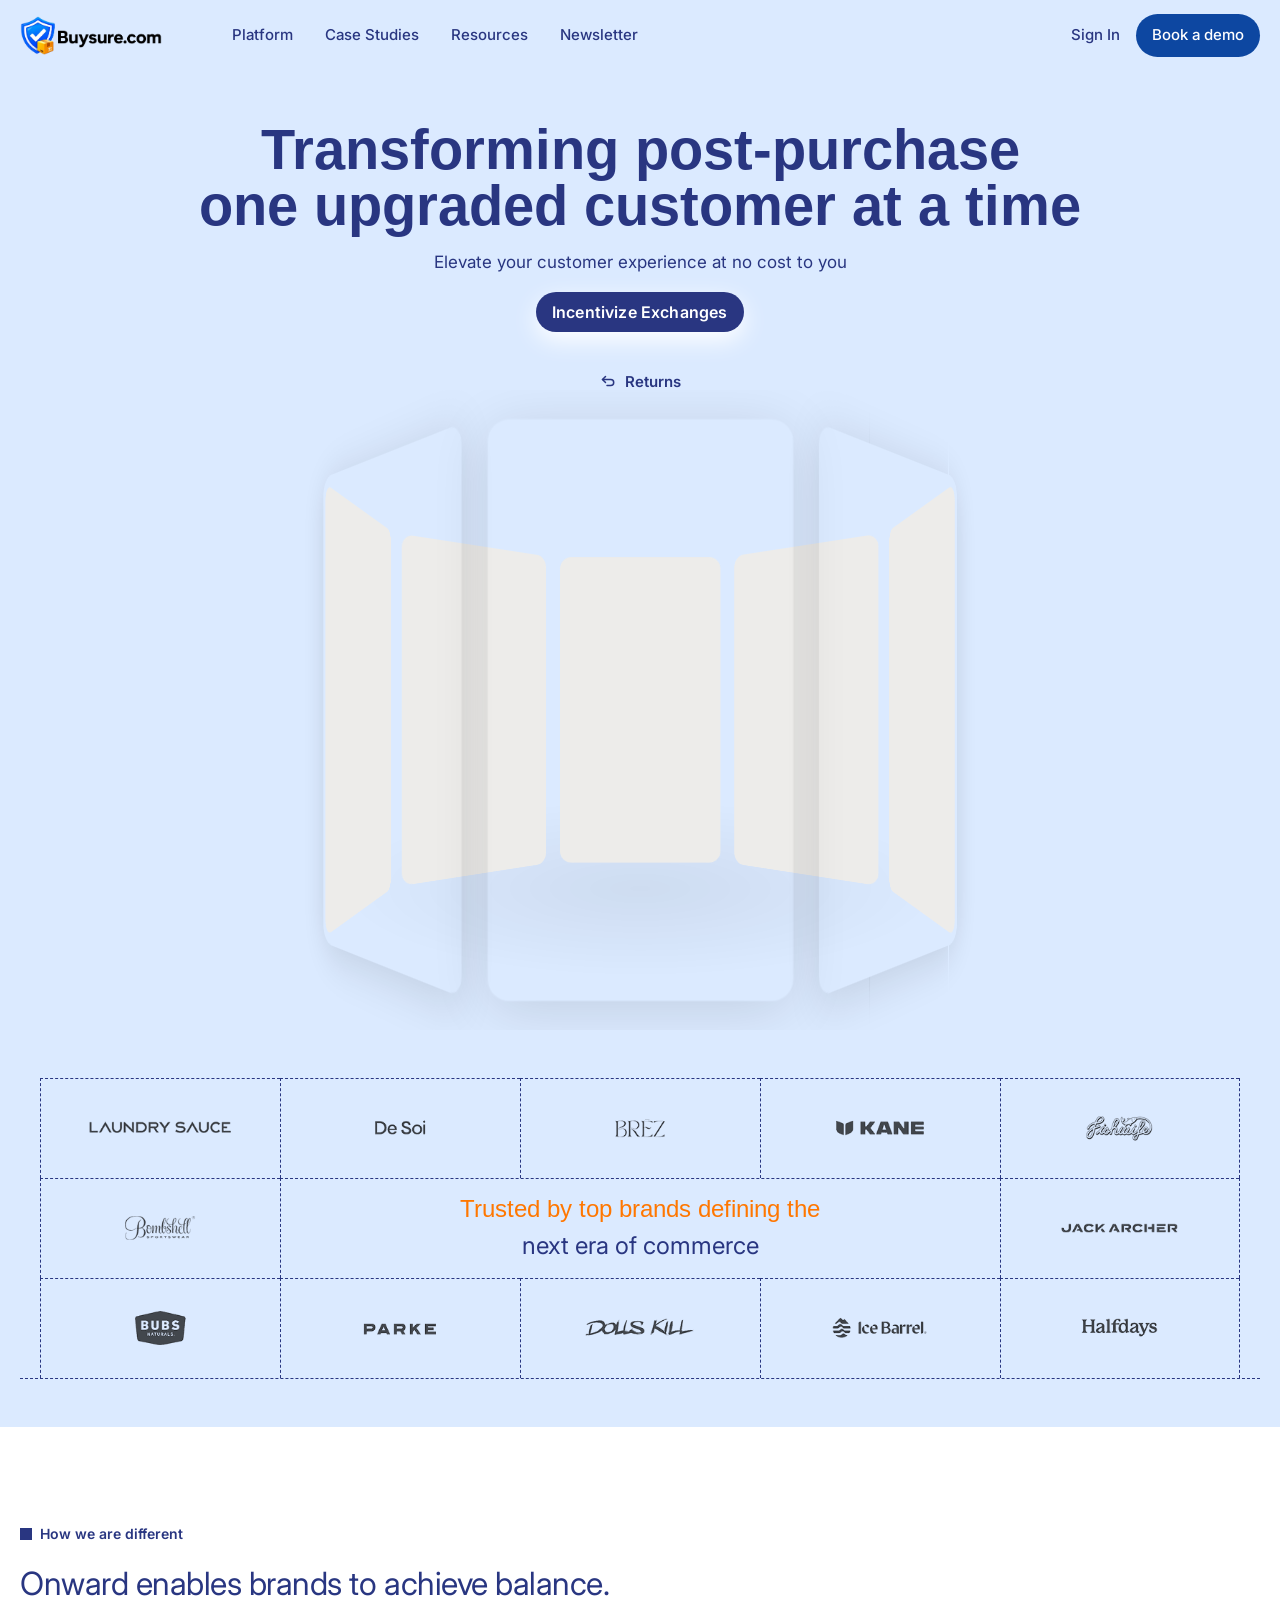
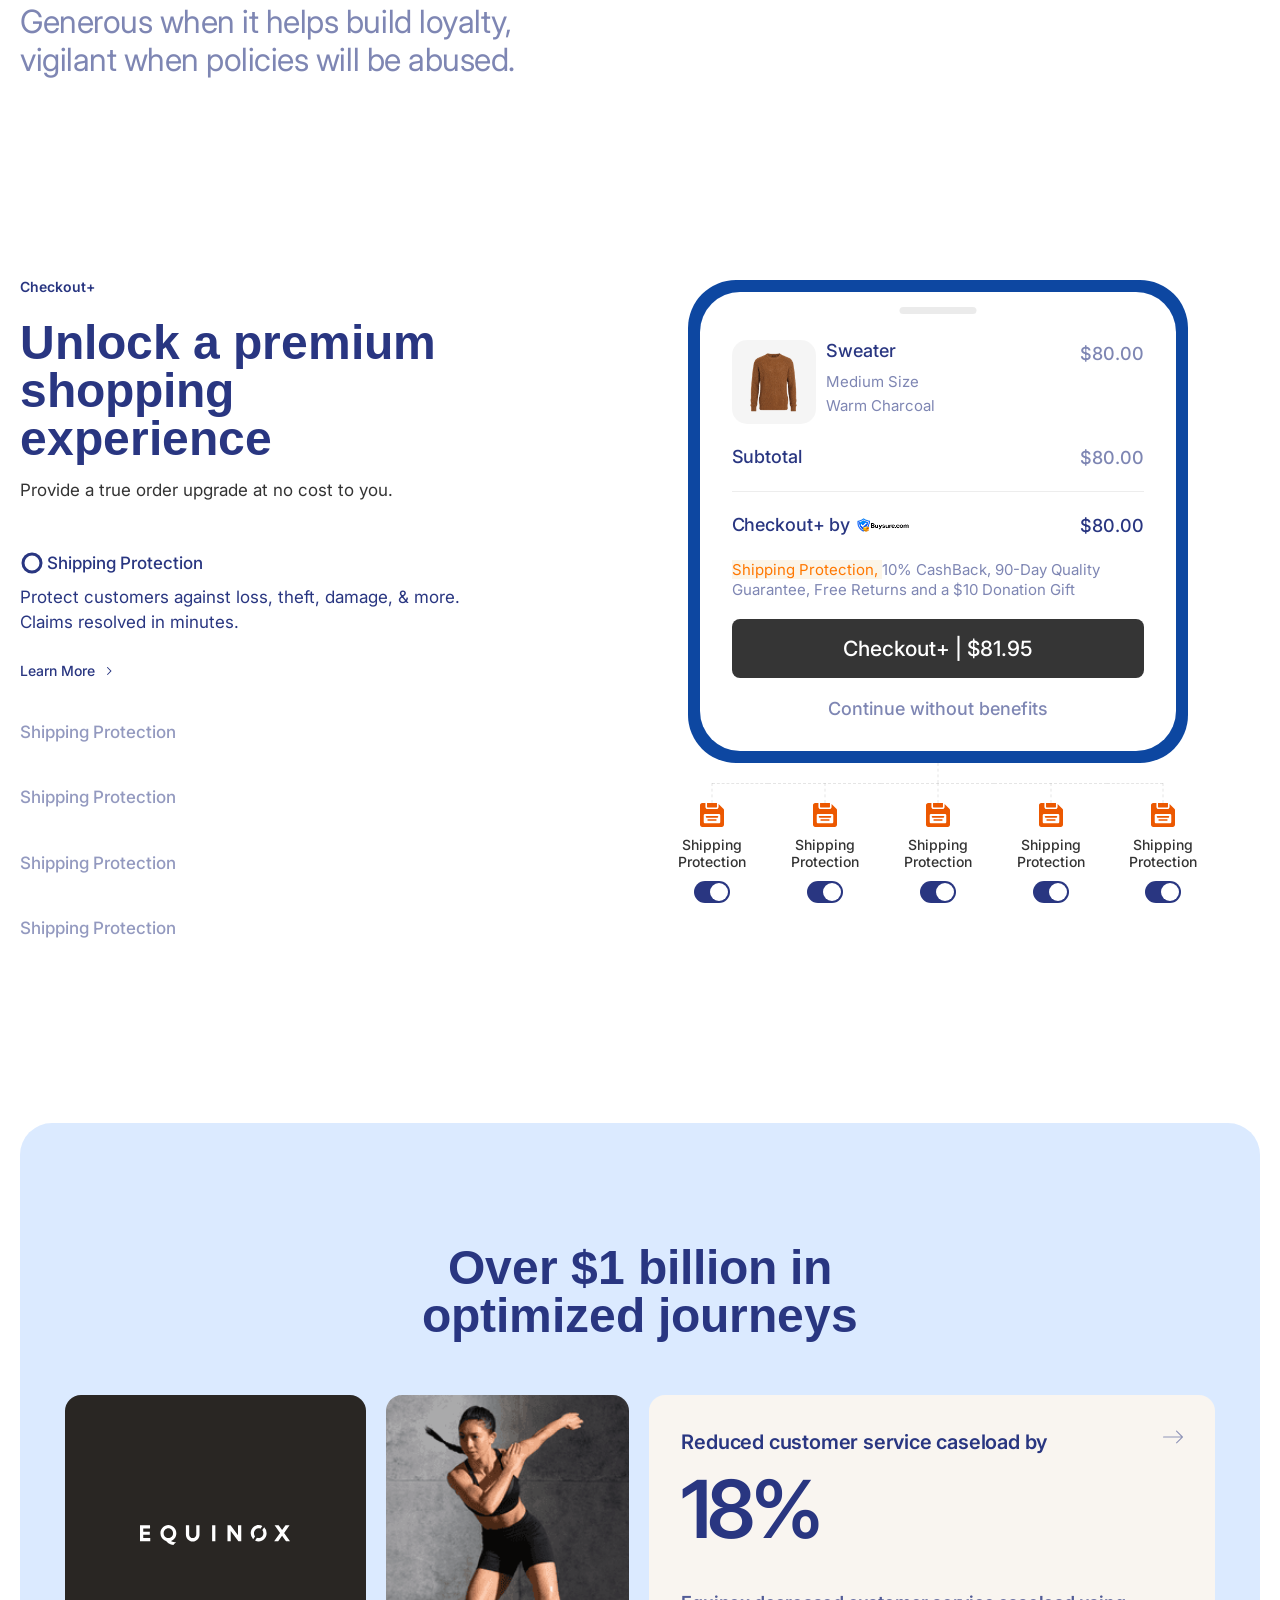
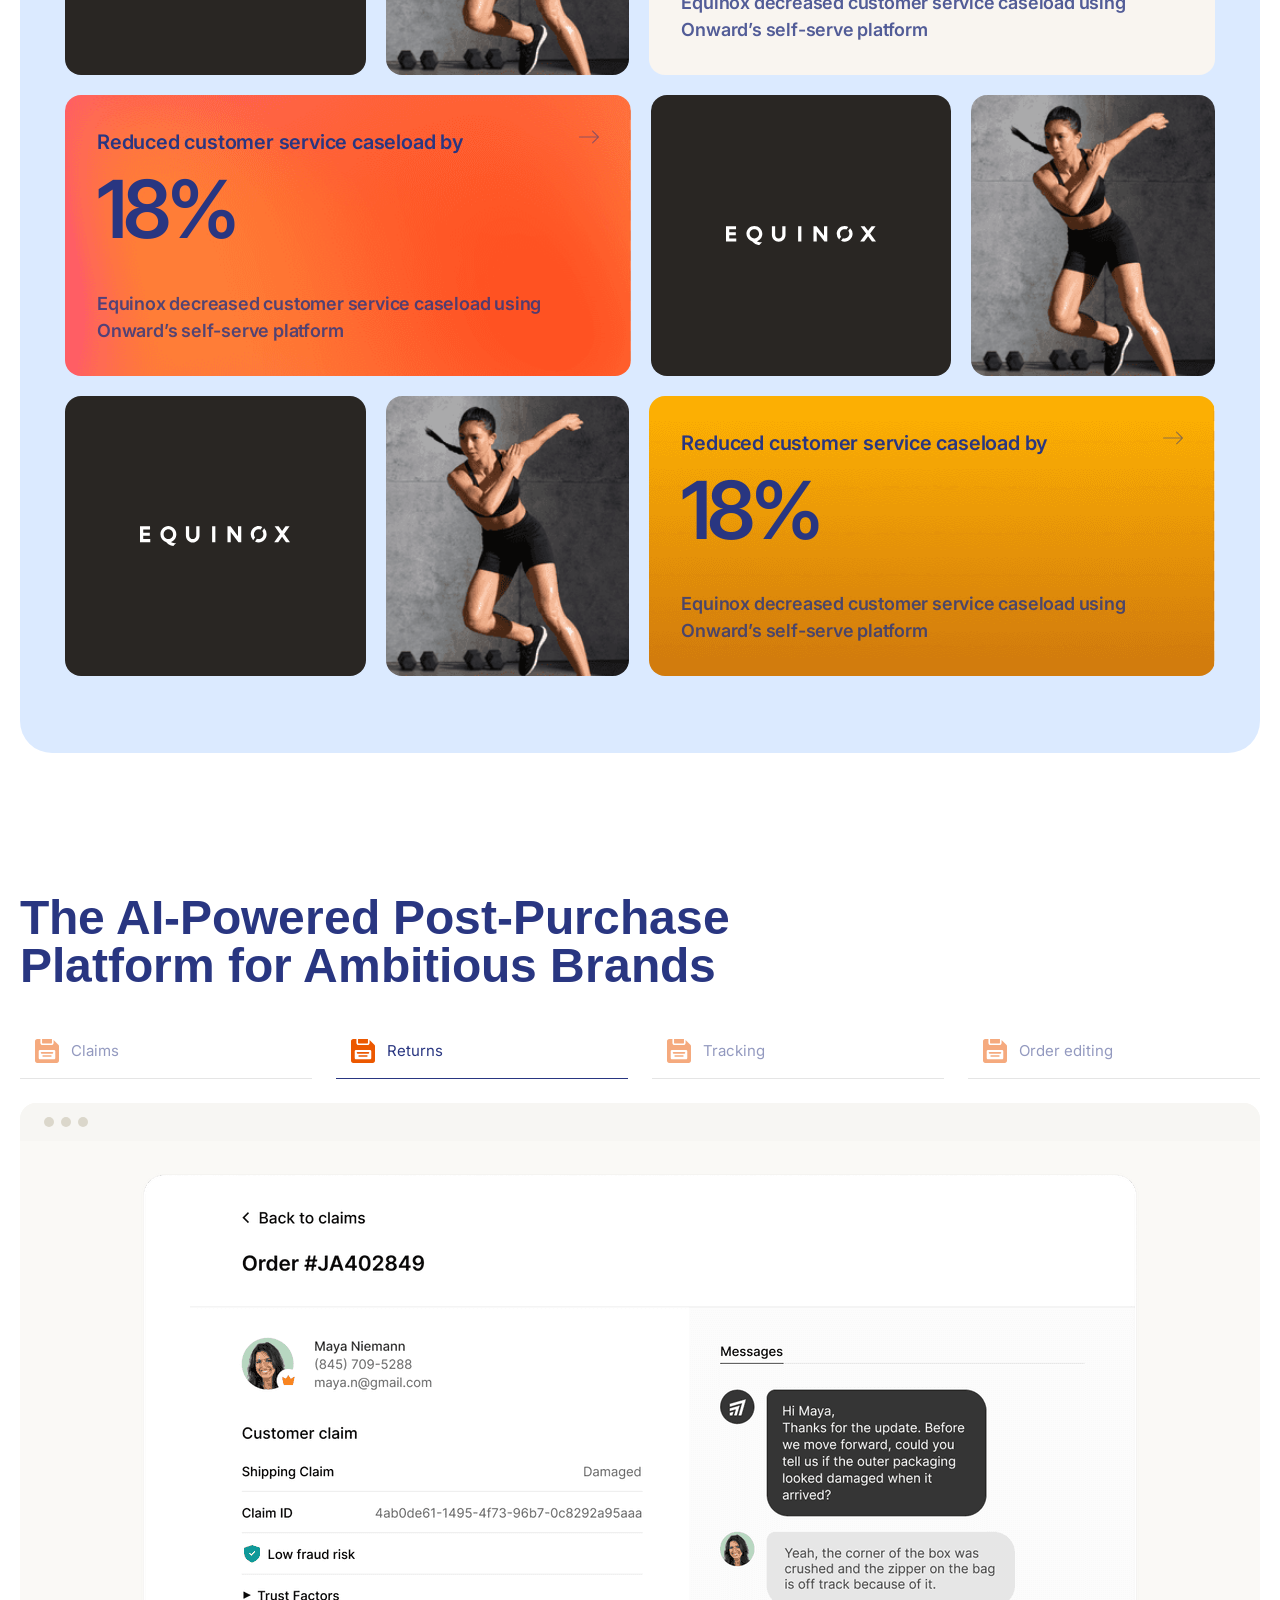
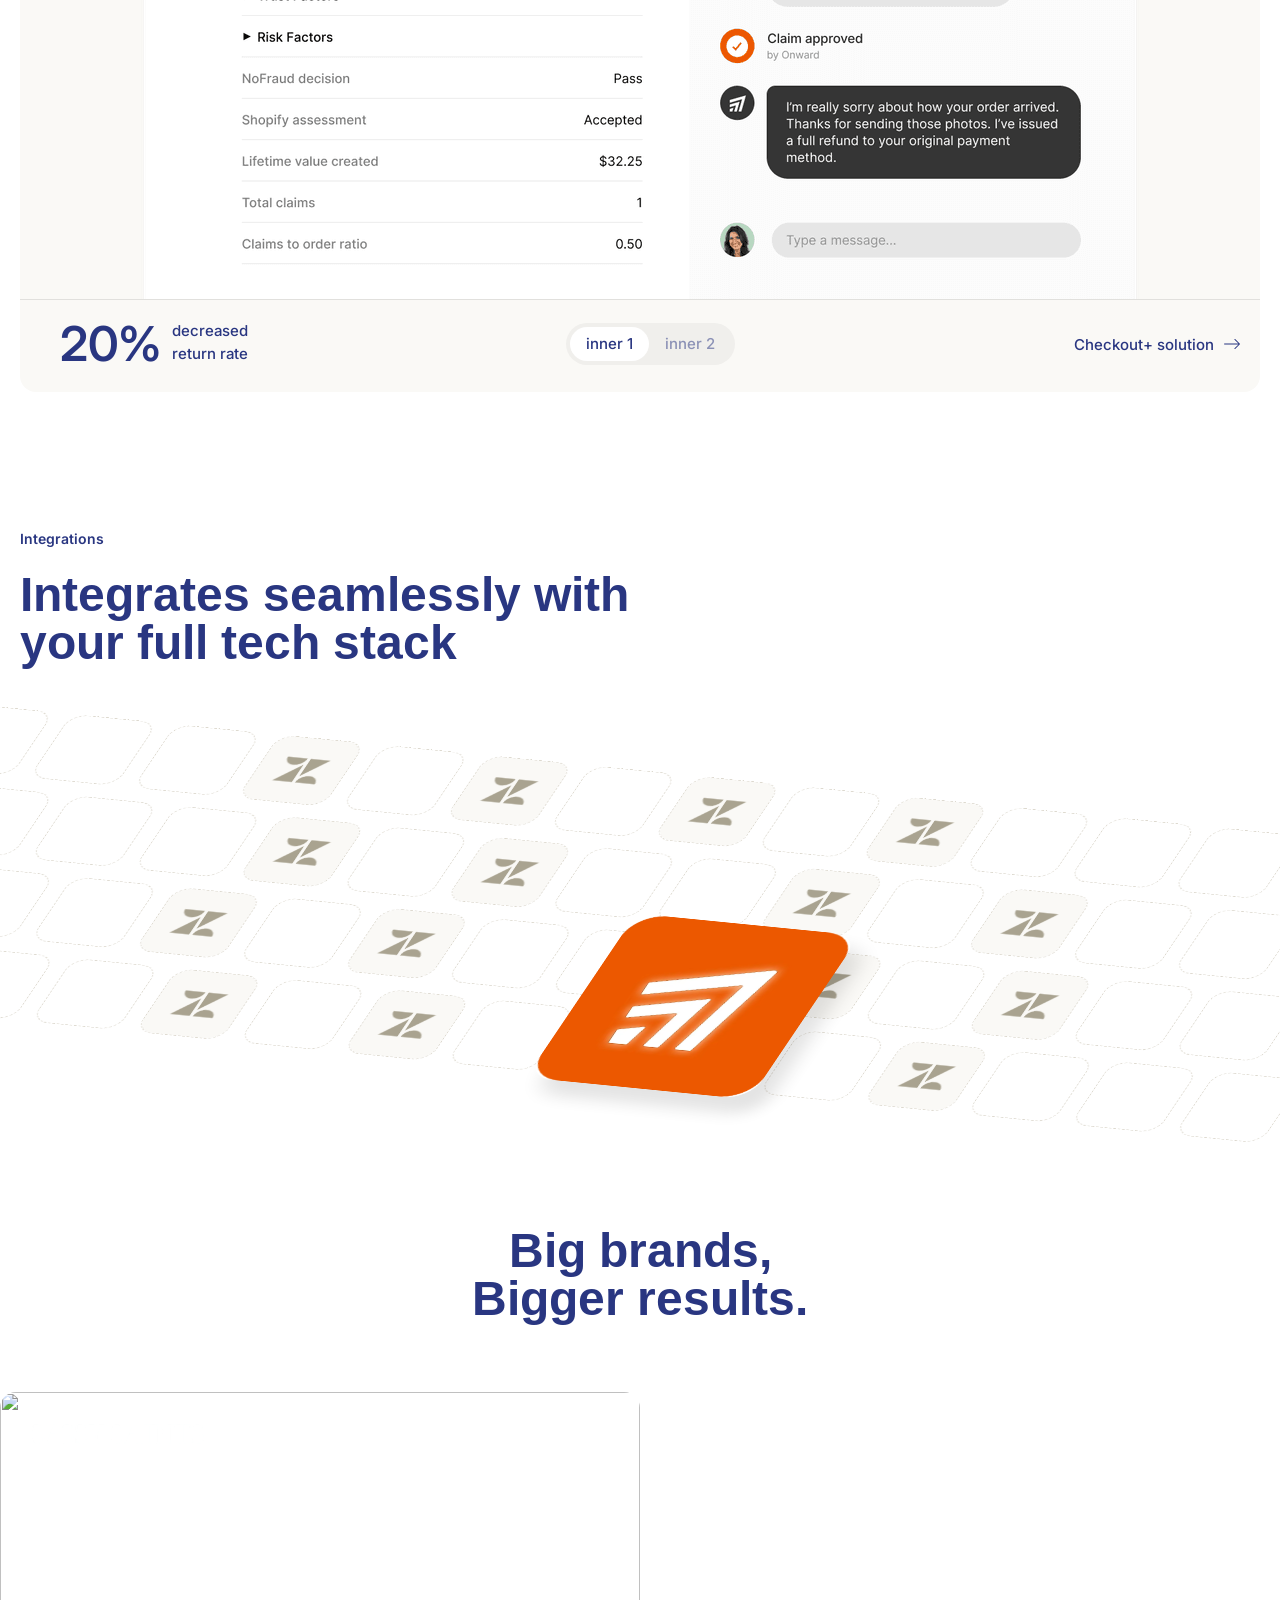
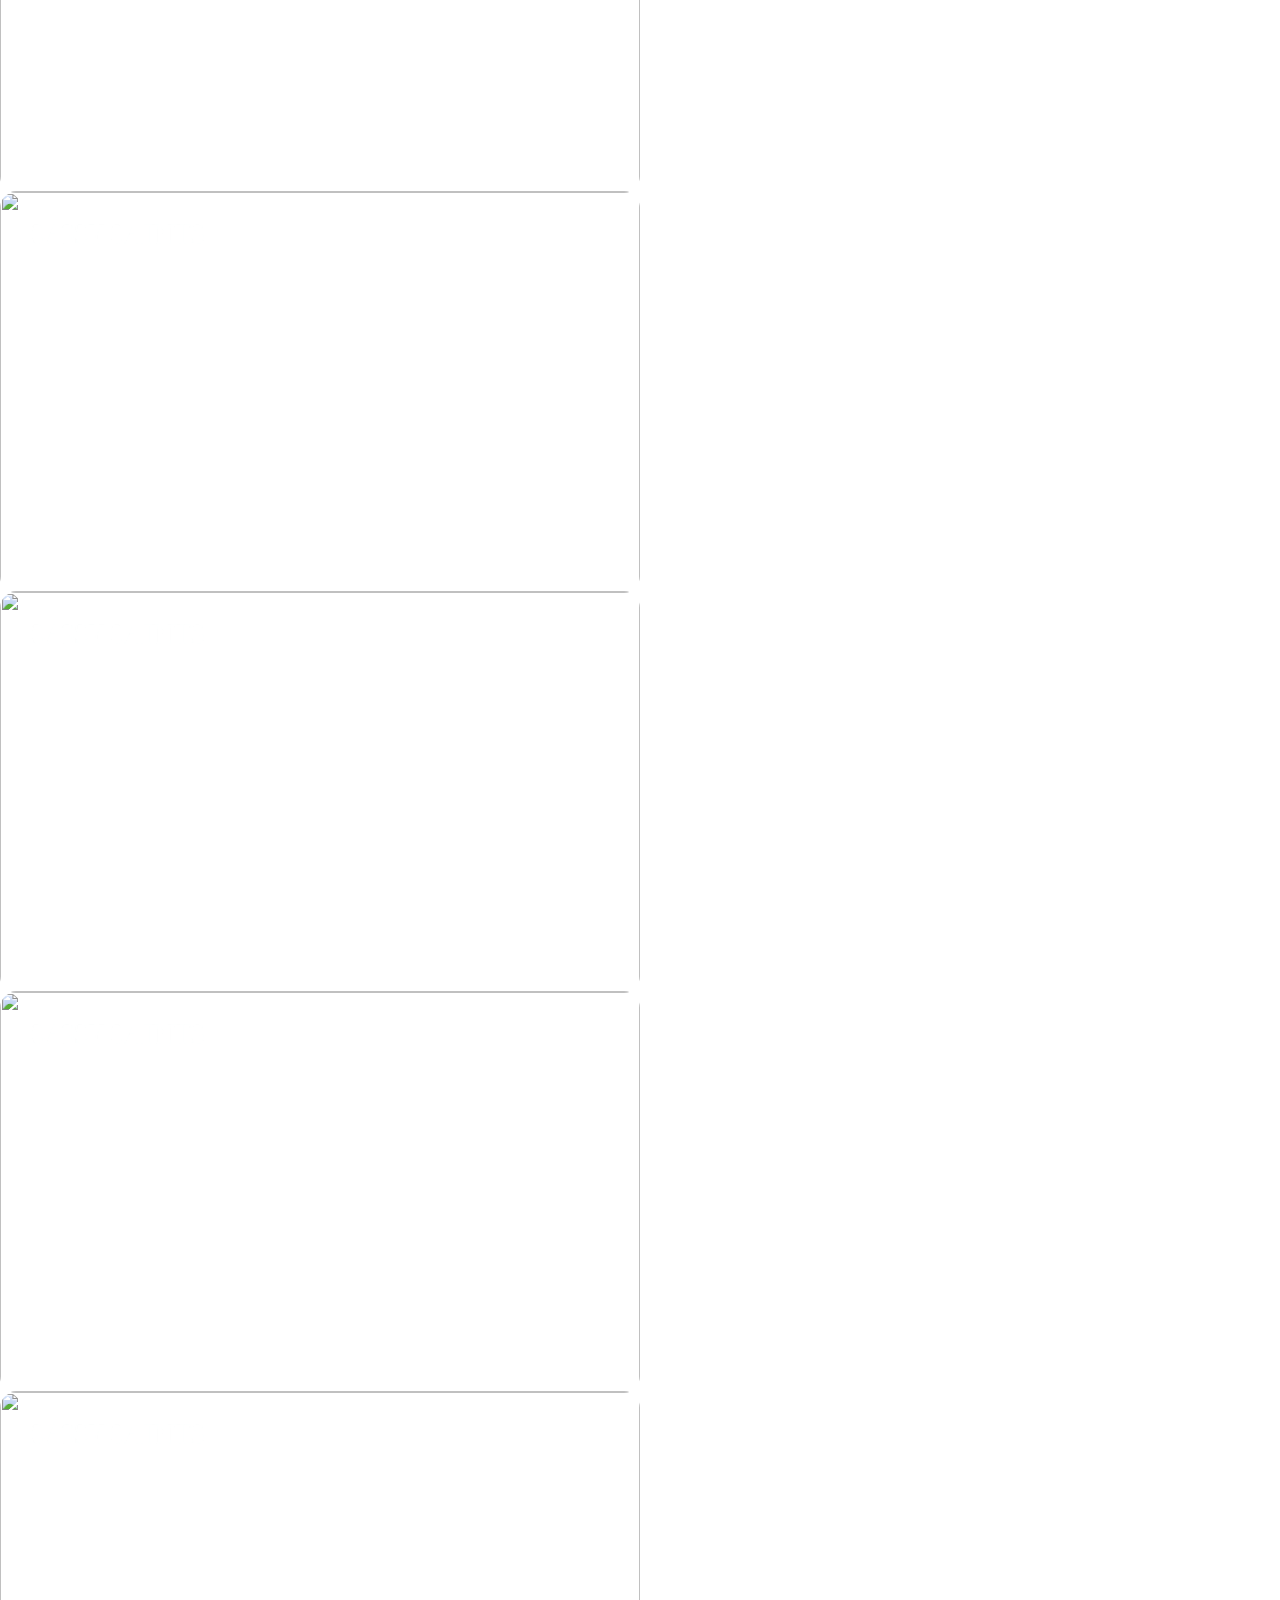
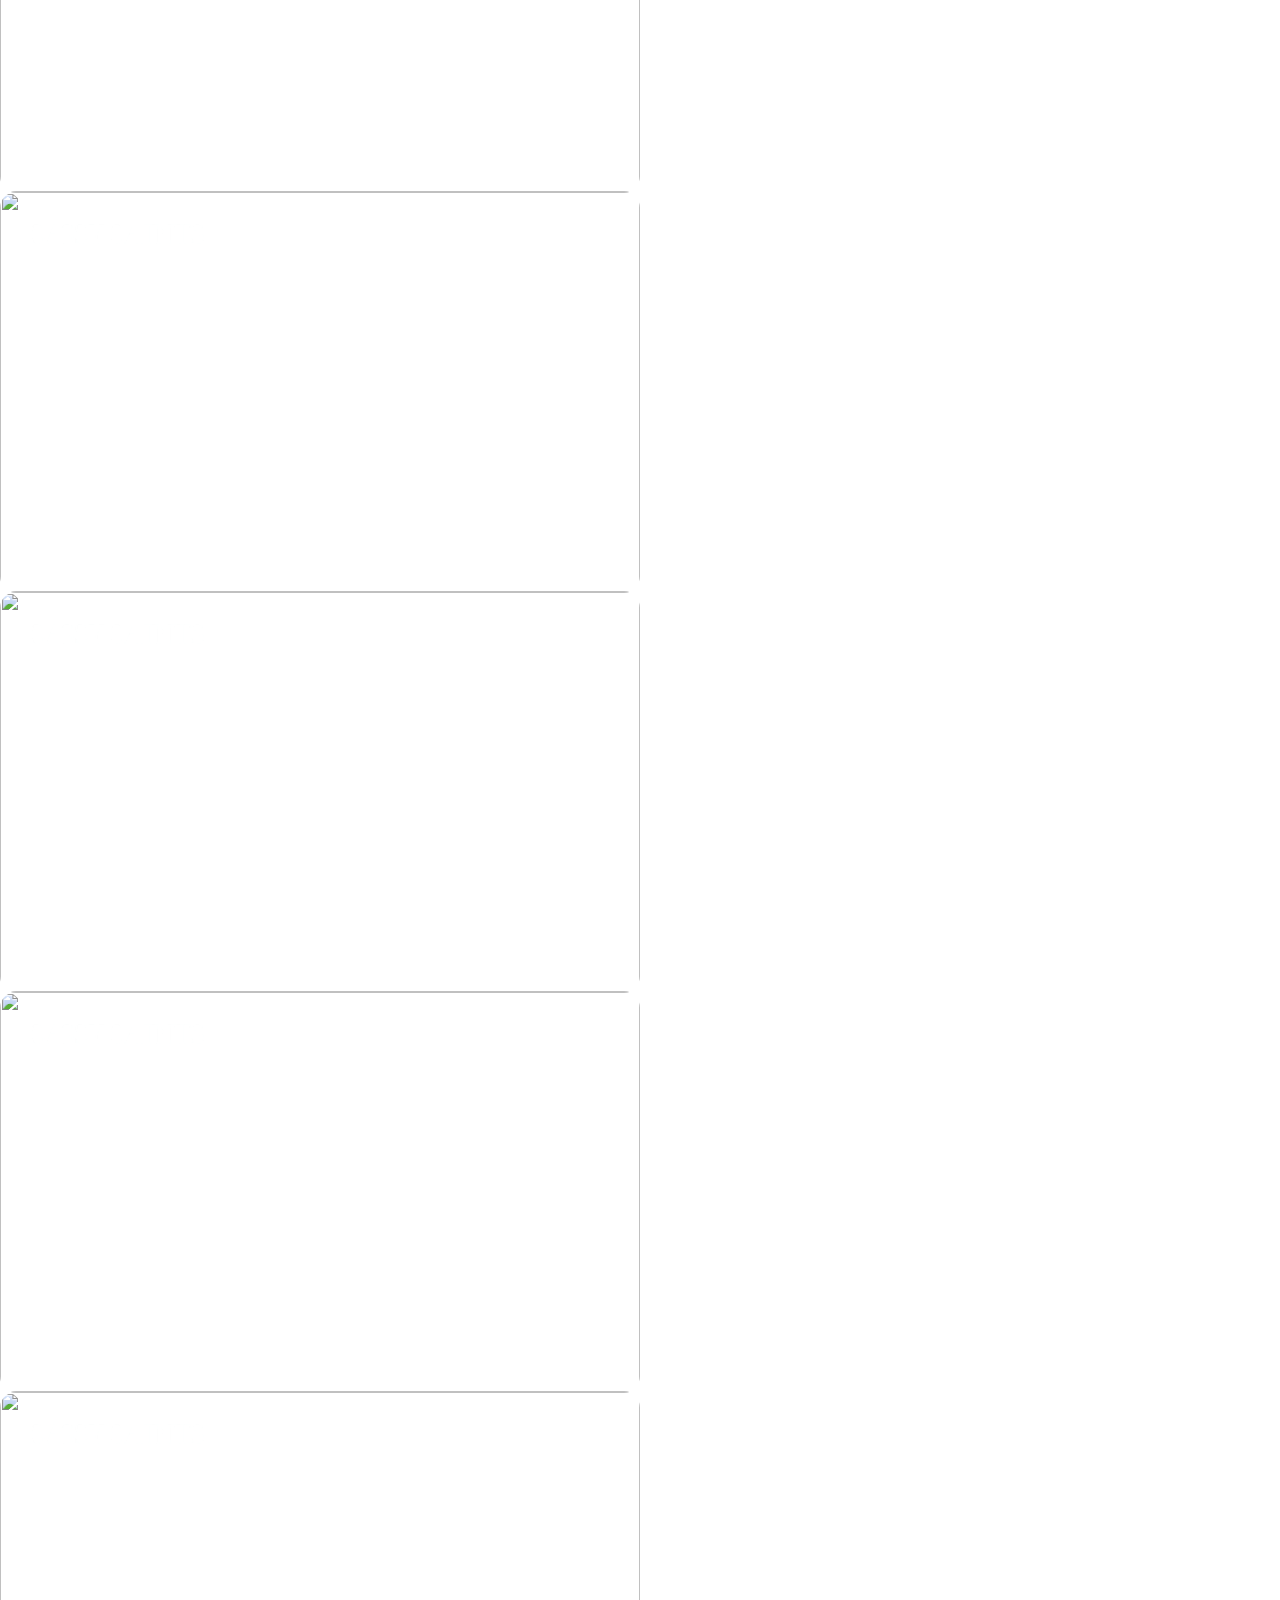
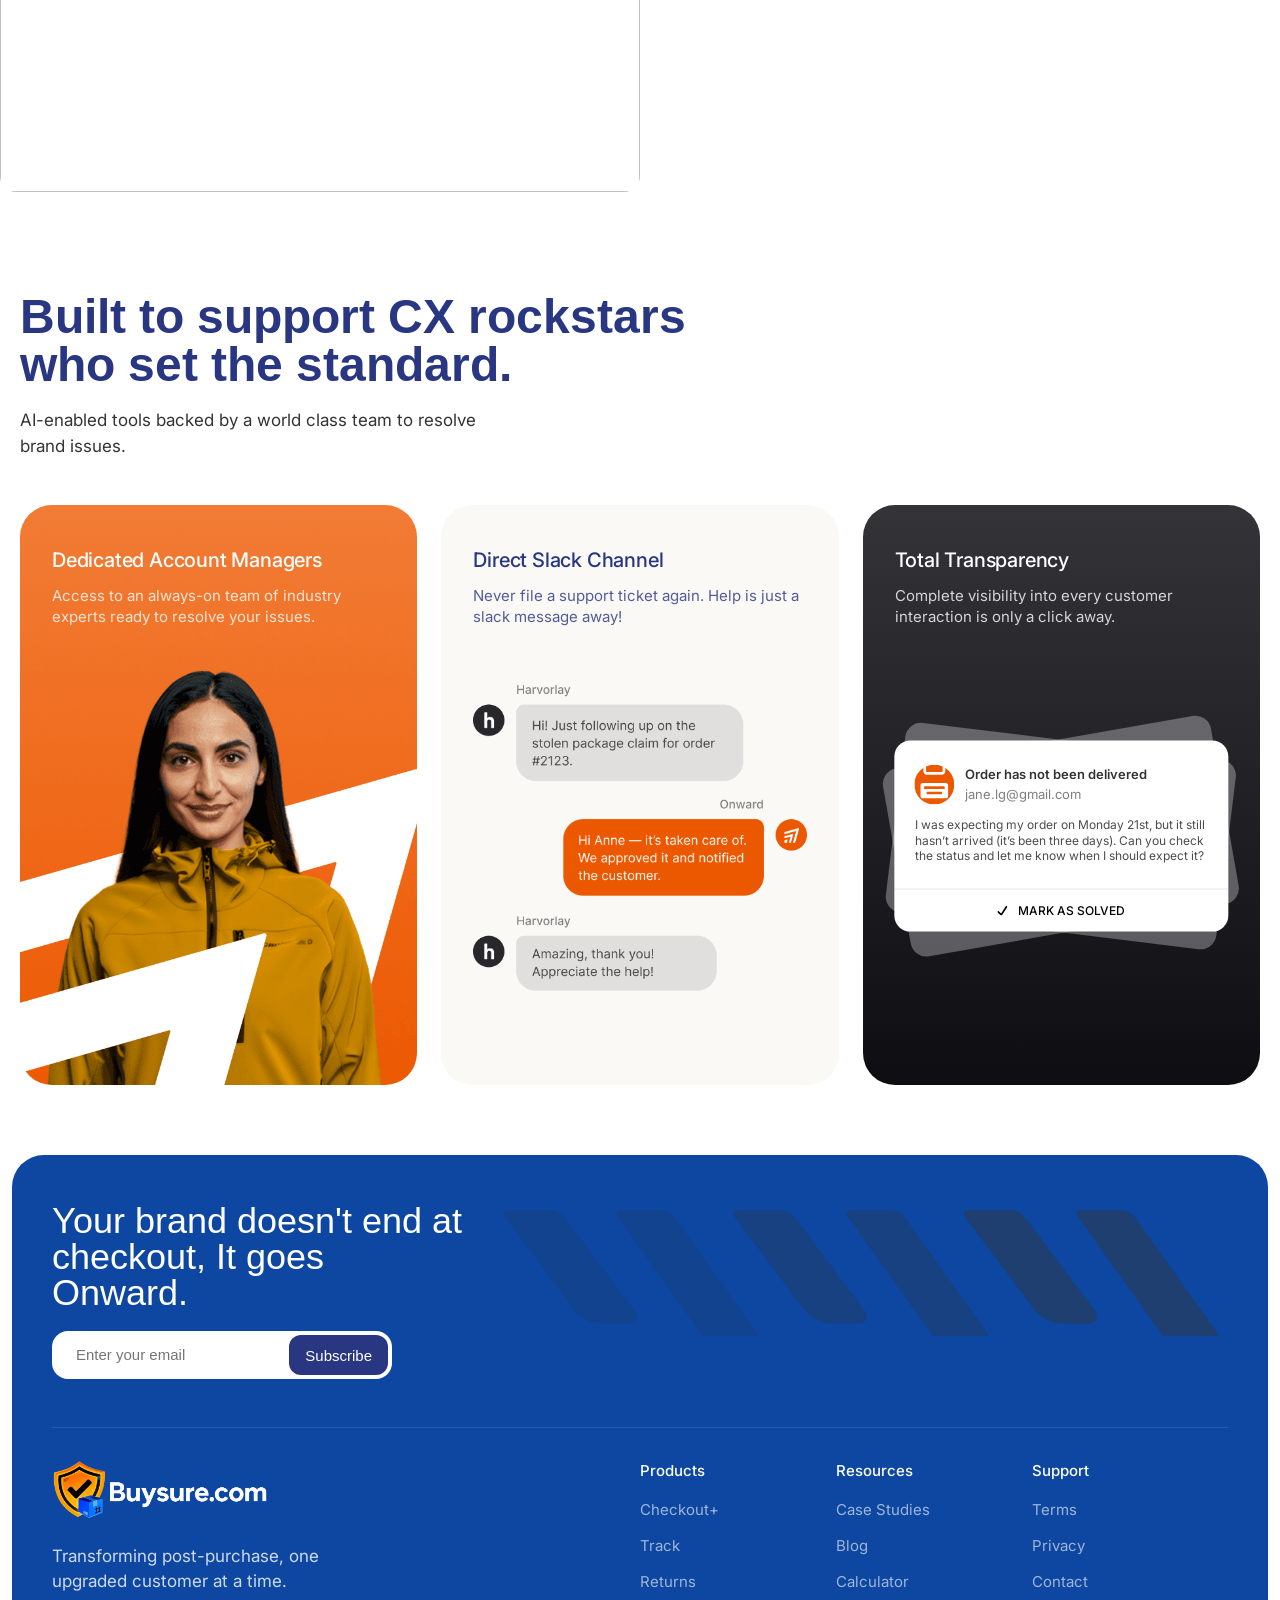
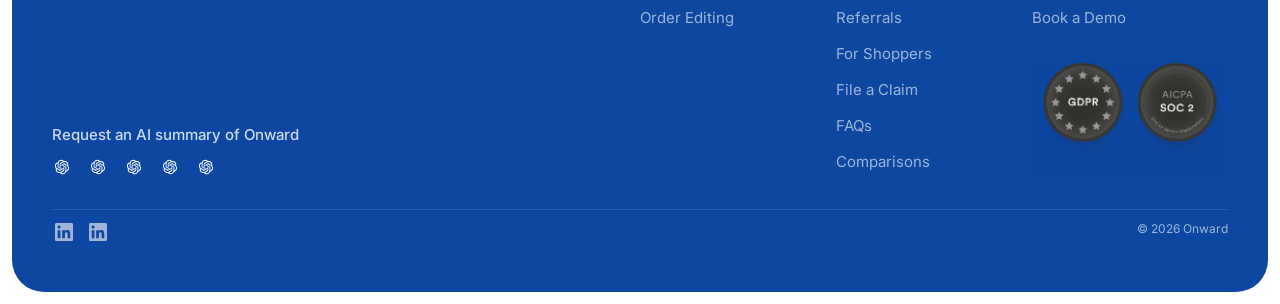
==== commit 29648134: "blue color change" ====
--- a/index.html
+++ b/index.html
@@ -20,7 +20,7 @@
       <div class="header_inner">
         <!-- LOGO -->
         <a href="index.html" class="logo">
-          <img src="./assets/img/logo.svg" alt="Logo">
+          <img src="./assets/img/Logo-main.png" alt="Logo">
         </a>
         <!-- NAVIGATION -->
         <ul class="main_nav">
@@ -601,7 +601,7 @@
                 <hr>
                 <div class="checkout_row">
                   <span class="title">Checkout+ by</span>
-                  <img src="./assets/img/logo.svg" alt="">
+                  <img src="./assets/img/Logo-main.png" alt="">
                   <span class="price">$80.00</span>
                 </div>
                 <ul class="benefit_list">
@@ -1631,7 +1631,7 @@
         <div class="footer_wrapper">
           <div class="footer_logo_wrapper">
             <a href="#" class="footer_logo">
-              <img src="./assets/img/logo.svg" alt="">
+              <img src="./assets/img/Logo-main.png" alt="">
             </a>
             <p>Transforming post-purchase, one upgraded customer at a time.</p>
             <div class="footer_ai_wrapper">
--- a/assets/css/style.css
+++ b/assets/css/style.css
@@ -1,28 +1,35 @@
-@import "harmi.css";
-
 :root {
-  --phone-back: #edecea;
   --cta-h: 52px;
   --label-h: 28px;
   --phone-w: 209.5px;
   --phone-h: 400px;
   --radius-z: 279px;
   --perspective: 900px;
-  --primary: #063B00;
-  --light-primary: #A5D6A7;
-  --light-bg: #f4fff5;
+  --white: #FFFFFF;
+  --black: #000000;
+  --primary: #293681;
+  --light-primary: #0D47A1;
+  --light-bg: #dbeaff;
   --dark-bg: #1a1816;
-  --white: #FFFFFF;
-  --black: #1B5E20;
+  --darkblue: #0D47A1;
   --text-dark: #000000cc;
+  --ofwhite: #F9F5F0;
+  --coffee: #ff7700;
   --gray: #808080;
+  --border_gray: #0000001f;
+  --dark_gray: #7d7d7c;
+  --mid_gray: #cccccc80;
+  --dark_orange: #ba3f13;
+  --mid_black: #000000e6;
   --font-inter: "Inter", sans-serif;
   --font-gt: "Arimo", sans-serif;
-  --h1: normal normal 350 56px / 1 var(--font-gt);
-  --h2: normal normal 350 48px / 1 var(--font-gt);
-  --h3: normal normal 350 36px / 1 var(--font-gt);
-  --h4: normal normal 350 24px / 1 var(--font-gt);
+  --h1: normal normal 600 56px / 1 var(--font-gt);
+  --h2: normal normal 600 48px / 1 var(--font-gt);
+  --h3: normal normal 500 36px / 1 var(--font-gt);
+  --h4: normal normal 500 24px / 1 var(--font-gt);
   --p: normal normal 400 17px / 1.5 var(--font-inter);
+  --text_small: normal normal 600 12px/1.2 var(--font-inter);
+  --text_mid: normal normal 500 14px/1.4 var(--font-inter);
 }
 
 * {
@@ -39,7 +46,7 @@
 body {
   padding: 0;
   margin: 0;
-  color: var(--black);
+  color: var(--primary);
   background-color: var(--light-bg);
   padding-top: var(--headerHeight);
   font-family: var(--font-inter);
@@ -114,20 +121,17 @@
 
 .btn_light_primary {
   background-color: var(--light-primary);
-  color: var(--primary);
+  color: var(--white);
 }
 
 .btn_light {
   background-color: var(--white);
-  color: var(--black);
-}
-
-.btn:hover {
-  background-color: #de5100;
+  color: var(--primary);
 }
 
 .btn_light_primary:hover {
   background-color: var(--white);
+  color: var(--light-primary);
 }
 
 .btn_light:hover {
@@ -142,7 +146,7 @@
 
 .logo {
   width: 100%;
-  max-width: 96px;
+  max-width: 142px;
 }
 
 .header {
@@ -162,15 +166,16 @@
 }
 
 .header_inner>ul>li>a {
-  color: var(--text-dark);
+  color: var(--primary);
   font: var(--p);
   font-size: 15px;
-  padding: 46px 0;
+  padding: 24px 0;
   display: inline-block;
   font-weight: 500;
   transition: all .3s ease-in-out;
   position: relative;
 }
+
 .header_inner>ul>li>a::after {
   content: "";
   width: 0;
@@ -183,16 +188,13 @@
   background: var(--primary);
   transition: all 0.3s ease-in-out;
 }
-.header_inner>ul>li>a:hover::after{
+
+.header_inner>ul>li>a:hover::after {
   width: 100%;
 }
 
 .header.sticky {
   border-bottom-color: rgba(0, 0, 0, 0.07);
-}
-
-.header.sticky .header_inner>ul>li>a {
-  padding: 27px 0;
 }
 
 .header_actions .sign_in_link:hover,
@@ -211,7 +213,7 @@
   font: var(--p);
   font-size: 15px;
   font-weight: 500;
-  color: var(--text-dark);
+  color: var(--primary);
 }
 
 .header_inner>ul>li {
@@ -271,7 +273,7 @@
 }
 
 .submenu_list a p {
-  color: var(--black);
+  color: var(--primary);
   opacity: 0.8;
   font-size: 15px;
   font-weight: 500;
@@ -280,7 +282,7 @@
 }
 
 .submenu_list a span {
-  color: var(--black);
+  color: var(--primary);
   opacity: 0.5;
   font-size: 13px;
   font-weight: 500;
@@ -350,7 +352,7 @@
 }
 
 .menu_content span {
-  color: var(--black);
+  color: var(--primary);
 }
 
 .menu_content_arrow svg {
@@ -373,7 +375,7 @@
 
 .banner_section p {
   margin: 0 0 16px;
-  color: var(--text-dark);
+  color: var(--primary);
 }
 
 .footer {
@@ -383,7 +385,7 @@
 }
 
 .footer_inner {
-  background-color: #1a1816;
+  background-color: var(--darkblue);
   border-radius: 32px;
   padding: 48px 20px;
 }
@@ -395,7 +397,7 @@
 }
 
 .footer_newsletter_form input[type="email"] {
-  color: var(--black);
+  color: var(--primary);
   padding: 15px 124px 15px 24px;
   border-radius: 16px;
   font-size: 15px;
@@ -419,14 +421,14 @@
   font-size: 15px;
   font-weight: 500;
   border: 0;
-  background-color: var(--black);
+  background-color: var(--primary);
   color: var(--white);
 }
 
 .footer_newsletter h3 {
   margin-bottom: 20px;
   width: 100%;
-  max-width: 300px;
+  max-width: 500px;
 }
 
 .footer_newsletter {
@@ -584,6 +586,7 @@
   display: flex;
   gap: 24px;
   overflow: auto;
+  scrollbar-width: none;
 }
 
 .support_card {
@@ -603,7 +606,7 @@
 
 .support_card:nth-child(2) {
   background-color: #faf9f6;
-  color: var(--black);
+  color: var(--primary);
 }
 
 .support_card:last-child {
@@ -641,7 +644,7 @@
   padding: 24px 20px 0;
   border-radius: 16px;
   background-color: var(--white);
-  color: var(--black);
+  color: var(--primary);
   position: absolute;
   top: 50%;
   left: 50%;
@@ -717,7 +720,7 @@
   gap: 10px;
   border-top: 1px solid rgba(0, 0, 0, 0.1);
   padding: 15px 20px;
-  color: var(--primary);
+  color: var(--black);
   text-transform: uppercase;
   font-size: 12px;
   font-weight: 500;
@@ -740,7 +743,7 @@
 }
 
 .results_section .heading_block {
-  max-width: 300px;
+  max-width: 390px;
   margin: 0 auto 70px;
 }
 
@@ -946,10 +949,6 @@
   background-color: var(--white);
 }
 
-.tab_btn {
-  cursor: pointer;
-}
-
 .tab_content {
   display: none;
 }
@@ -981,7 +980,7 @@
   justify-content: flex-start;
   gap: 12px;
   flex: 1;
-  color: var(--black);
+  color: var(--primary);
   padding: 15px;
   border: 0;
   background-color: transparent;
@@ -1131,7 +1130,7 @@
   font-size: 15px;
   font-family: var(--font-inter);
   font-weight: 500;
-  color: var(--black);
+  color: var(--primary);
   border: none;
   padding: 6px 16px;
   opacity: 0.5;
@@ -1148,10 +1147,10 @@
 }
 
 .journey_inner_wrapper {
-  background-color: #1a1816;
+  background-color: var(--light-bg);
   border-radius: 32px;
   padding: 120px 20px 77px;
-  color: var(--white);
+  color: var(--primary);
 }
 
 .journey_inner_wrapper .heading_block h2 {
@@ -1211,7 +1210,7 @@
 .journey_right {
   padding: 32px;
   border-radius: 16px;
-  background-color: #292623;
+  background-color: var(--ofwhite);
   position: relative;
   display: flex;
   flex-direction: column;
@@ -1238,7 +1237,7 @@
 }
 
 .journey_right .arrow path {
-  fill: var(--white);
+  fill: currentColor;
 }
 
 .journey_right h5 {
@@ -1314,7 +1313,7 @@
 }
 
 .different_content p {
-  color: var(--black);
+  color: var(--primary);
   font-size: 32px;
   letter-spacing: -0.48px;
   line-height: 1.2;
@@ -1442,7 +1441,7 @@
 }
 
 .experience_tab p {
-  color: var(--text-dark);
+  color: var(--primary);
   padding: 8px 0;
 }
 
@@ -1474,7 +1473,7 @@
 .experience_inner {
   width: 100%;
   margin: 0 auto;
-  background-color: #2B5748;
+  background-color: var(--darkblue);
   max-width: 500px;
   padding: 12px;
   display: flex;
@@ -1534,7 +1533,7 @@
 .exp_product_details span {
   font: var(--p);
   font-size: 15px;
-  color: var(--black);
+  color: var(--primary);
   opacity: 0.6;
   line-height: 1.2;
   margin-bottom: 6px;
@@ -1592,7 +1591,7 @@
   display: inline;
   font-size: 15px;
   line-height: 1.2;
-  color: var(--black);
+  color: var(--primary);
   opacity: 0.6;
 }
 
@@ -1625,7 +1624,7 @@
   font-size: 18px;
   font-weight: 500;
   line-height: 1.2;
-  color: var(--black);
+  color: var(--primary);
   opacity: 0.6;
   text-align: center;
   display: block;
@@ -1826,7 +1825,7 @@
 
 .left_border .para_with_icon p {
   font-family: var(--font-inter);
-  color: var(--black);
+  color: var(--primary);
   font-size: 14px;
   font-weight: 500;
   line-height: 1.1;
@@ -2024,7 +2023,7 @@
 }
 
 .top_brands_info h4 {
-  color: var(--text-dark);
+  color: var(--coffee);
   line-height: 1.5;
 }
 
@@ -2048,7 +2047,7 @@
   position: relative;
   backdrop-filter: blur(5px);
   transition: transform 0.25s ease, box-shadow 0.25s ease;
-  box-shadow: 0 8px 24px #A5D6A7;
+  box-shadow: 0 8px 24px var(--white);
   font-family: var(--font-inter);
 }
 
@@ -2201,7 +2200,7 @@
   position: absolute;
   inset: 0;
   border-radius: 15px;
-  background-color: var(--phone-back);
+  background-color: #edecea;
   transform: rotateY(-180deg) translateZ(1px);
   backface-visibility: hidden;
   -webkit-backface-visibility: hidden;
@@ -2235,21 +2234,2379 @@
 }
 
 .menu_btn,
-.mobile_menu {
-  display: none;
-}
-
-.menu_btn {
-  display: none;
-}
-
+.mobile_menu,
+.menu_btn,
 .demo_btn .btn {
   display: none;
 }
 
-@media only screen and (max-width: 1440px) {}
-
-@media only screen and (max-width: 1280px) {}
+.faq_section {
+  padding: 57px 0 98px 0;
+  background-color: var(--light-bg);
+}
+
+.faq_left ul {
+  display: flex;
+  flex-direction: column;
+  gap: 10px;
+}
+
+.faq_block {
+  display: grid;
+  grid-template-columns: 413px 1fr;
+  border: 1px dashed var(--border_gray);
+  align-items: flex-start;
+}
+
+.faq_left .h3 {
+  font-size: 32px;
+  font-weight: 500;
+  line-height: 1.1;
+}
+
+.faq_group {
+  padding: 56px;
+  border-top: 1px dashed var(--border_gray);
+}
+
+.faq_group:first-child {
+  border-top: none;
+}
+
+.faq_item {
+  position: relative;
+  border-bottom: 0;
+}
+
+.faq_item::after {
+  content: "";
+  position: absolute;
+  left: 38px;
+  right: 0;
+  bottom: 0;
+  height: 1px;
+  background-color: var(--mid_gray);
+}
+
+.faq_item:last-child::after {
+  display: none;
+}
+
+.faq_question {
+  display: flex;
+  align-items: center;
+  gap: 8px;
+  cursor: pointer;
+  position: relative;
+}
+
+.faq_question .h6 {
+  font: var(--p);
+  font-size: 18px;
+  font-weight: 500;
+  line-height: 1.2;
+  padding: 20px 0;
+}
+
+.faq_icon {
+  width: 32px;
+  height: 32px;
+  position: relative;
+  display: block;
+  border-radius: 6px;
+  transition:
+    background-color 0.3s ease,
+    transform 0.3s ease;
+  flex-shrink: 0;
+}
+
+.faq_question:hover .faq_icon {
+  background-color: rgba(0, 0, 0, 0.08);
+}
+
+.faq_icon::before {
+  content: "";
+  position: absolute;
+  left: 50%;
+  top: 50%;
+  width: 14px;
+  height: 2px;
+  background-color: var(--dark_gray);
+  transform: translate(-50%, -50%);
+}
+
+.faq_icon::after {
+  content: "";
+  position: absolute;
+  left: 50%;
+  top: 50%;
+  width: 2px;
+  height: 14px;
+  background-color: var(--dark_gray);
+  transform: translate(-50%, -50%);
+  transform-origin: center;
+  transition:
+    transform 0.35s ease,
+    opacity 0.35s ease;
+}
+
+.faq_item.active .faq_icon::after {
+  transform: translate(-50%, -50%) rotate(90deg);
+  opacity: 0;
+}
+
+.faq_item.active .faq_icon::before,
+.faq_item.active .faq_icon::after {
+  background-color: var(--black);
+}
+
+.faq_answer {
+  max-height: 0;
+  overflow: hidden;
+  transition: max-height 0.4s ease;
+  padding-left: 40px;
+}
+
+.faq_answer p {
+  margin: 0;
+  padding: 0 0 25px;
+  font: var(--p);
+  font-size: 16px;
+  color: var(--mid_black);
+  line-height: 1.6;
+}
+
+
+.faq_right {
+  border-left: 1px dashed var(--border_gray);
+}
+
+.faq_left {
+  padding: 56px;
+  display: flex;
+  flex-direction: column;
+  gap: 32px;
+  position: sticky;
+  top: var(--headerHeight);
+}
+
+.faq_tabs {
+  display: block;
+  border: 1px solid var(--primary);
+  padding: 2px 10px;
+  border-radius: 24px;
+  font: var(--p);
+  font-size: 15px;
+  background: transparent;
+  width: auto;
+  min-width: 150px;
+  cursor: pointer;
+  transition: all 0.3s ease-in-out;
+}
+
+.faq_tabs:hover,
+.faq_tabs.active {
+  background-color: var(--primary);
+  color: var(--white);
+}
+
+.calculation_section {
+  background-color: var(--light-bg);
+  padding: 35px 0;
+}
+
+.calculation_block {
+  display: flex;
+  justify-content: space-between;
+  align-items: center;
+  gap: 48px;
+}
+
+.calculation_content {
+  max-width: 50%;
+  width: 100%;
+}
+
+.calculation_title {
+  display: flex;
+  font: var(--p);
+  font-size: 18px;
+  font-weight: 600;
+  line-height: 1;
+  color: var(--primary);
+}
+
+.calculation_left .h1 {
+  color: var(--primary);
+  margin: 24px 0;
+}
+
+.calculation_left p {
+  line-height: 1.5;
+  color: var(--text-dark);
+  width: 100%;
+  max-width: 508px;
+}
+
+.calculation_right {
+  background-color: #eeece24d;
+  border: 1px dashed #0000001f;
+  padding: 80px 48px;
+}
+
+.calculator_card {
+  background-color: var(--white);
+  border: 1px solid #e5e5e5;
+  border-radius: 32px;
+  padding: 32px;
+  box-shadow: 0 10px 30px rgba(0, 0, 0, 0.05);
+}
+
+.gmv_title {
+  color: var(--black);
+  font: var(--p);
+  font-size: 14px;
+  font-weight: 500;
+  letter-spacing: -0.14px;
+  line-height: 1.4;
+  display: block;
+}
+
+.calculation_right .h4 {
+  font-size: 28px;
+  font-weight: 600;
+  letter-spacing: -0.32px;
+  line-height: 1.3;
+  color: var(--primary);
+  margin: 8px 0 16px 0;
+}
+
+.gmv_range {
+  -webkit-appearance: none;
+  appearance: none;
+  width: 100%;
+  height: 8px;
+  border-radius: 100px;
+  background: #d9d9d9;
+  outline: none;
+  cursor: pointer;
+}
+
+.gmv_range::-webkit-slider-runnable-track {
+  height: 8px;
+  border-radius: 100px;
+  background: transparent;
+}
+
+.gmv_range::-webkit-slider-thumb {
+  -webkit-appearance: none;
+  appearance: none;
+  width: 26px;
+  height: 26px;
+  border-radius: 50%;
+  background-color: var(--primary);
+  border: none;
+  margin-top: -9px;
+  cursor: pointer;
+  transition: 0.3s;
+}
+
+.gmv_range::-webkit-slider-thumb:hover {
+  transform: scale(1.08);
+}
+
+.range_labels {
+  display: flex;
+  justify-content: space-between;
+  margin: 16px 0 0;
+}
+
+.range_labels span,
+.impact_text {
+  font: var(--p);
+  font-size: 14px;
+  font-weight: 500;
+  color: #666666;
+  line-height: 1.4;
+  letter-spacing: -0.14px;
+}
+
+.gmv_head {
+  margin: 32px 0 0;
+}
+
+.impact_text {
+  color: var(--white);
+  display: block;
+  margin: 0 0 12px 0;
+}
+
+.impact_card {
+  border-radius: 32px;
+  padding: 32px;
+  background-color: var(--primary);
+}
+
+.impact_card .h2 {
+  color: var(--white);
+  font-size: 64px;
+  line-height: 1;
+  font-weight: 700;
+}
+
+/*======================== PACKAGE SECTION =============================*/
+.package_section {
+  padding: 48px 0;
+  background-color: var(--light-bg);
+}
+
+.package_block {
+  display: flex;
+  gap: 32px;
+  padding: 32px;
+  background-color: var(--white);
+  border-radius: 16px;
+  border: 2px dashed var(--primary);
+}
+
+.package_content {
+  flex: 1;
+}
+
+.package_title {
+  display: block;
+  margin-bottom: 24px;
+  color: #666666;
+  letter-spacing: 0.6px;
+  font: var(--text_small);
+}
+
+.package_item,
+.default_item {
+  display: flex;
+  align-items: flex-start;
+  gap: 16px;
+  margin-bottom: 20px;
+}
+
+.package_item {
+  cursor: pointer;
+}
+
+.package_item:last-child,
+.default_item:last-child {
+  margin-bottom: 0;
+}
+
+.package_item input {
+  display: none;
+}
+
+.custom_checkbox,
+.default_checkbox {
+  width: 20px;
+  height: 20px;
+  border-radius: 4px;
+  border: 1.5px solid #bfbfbf;
+  position: relative;
+  flex-shrink: 0;
+  margin-top: 3px;
+  transition: 0.3s;
+}
+
+.package_item input:checked+.custom_checkbox {
+  background: var(--primary);
+  border-color: var(--primary);
+}
+
+.package_item input:checked+.custom_checkbox::after {
+  content: "";
+  position: absolute;
+  left: 6px;
+  top: 2px;
+  width: 5px;
+  height: 10px;
+  border: solid #fff;
+  border-width: 0 2px 2px 0;
+  transform: rotate(45deg);
+}
+
+.default_checkbox {
+  background: #d8d8d8;
+  border-color: #d8d8d8;
+}
+
+.default_checkbox::after {
+  content: "";
+  position: absolute;
+  left: 6px;
+  top: 2px;
+  width: 5px;
+  height: 10px;
+  border: solid #fff;
+  border-width: 0 2px 2px 0;
+  transform: rotate(45deg);
+}
+
+.package_icon {
+  width: 34px;
+  display: flex;
+  justify-content: center;
+  flex-shrink: 0;
+}
+
+.package_icon svg {
+  width: 24px;
+  height: 24px;
+}
+
+.package_text .h6 {
+  margin: 0 0 4px;
+  font: var(--text_mid);
+  letter-spacing: -0.14px;
+}
+
+.package_text p {
+  color: #666666;
+  font: var(--text_small);
+  font-size: 13px;
+  line-height: 1.2;
+  font-weight: 500;
+}
+
+/*======================== QUOTE SECTION =============================*/
+
+.quote_section {
+  padding: 0 0 48px 0;
+  background-color: var(--light-bg);
+}
+
+.quote_block {
+  width: 100%;
+  max-width: 620px;
+  margin: 0 auto;
+}
+
+.quote_heading .h3 {
+  margin: 0 0 48px 0;
+  color: var(--text-dark);
+}
+
+.quote_card {
+  background-color: var(--white);
+  border: 1px solid #0000001f;
+  border-radius: 32px;
+  padding: 32px;
+}
+
+.quote_form {
+  display: flex;
+  flex-direction: column;
+  gap: 20px;
+}
+
+.quote_row {
+  display: grid;
+  grid-template-columns: repeat(2, 1fr);
+  gap: 10px;
+}
+
+.quote_group {
+  display: flex;
+  flex-direction: column;
+}
+
+.quote_group label {
+  margin-bottom: 10px;
+  font: var(--text_small);
+  font-weight: 500;
+  color: #888888;
+}
+
+.quote_group input,
+.quote_group textarea {
+  width: 100%;
+  border: 1px solid #d8d8d8;
+  border-radius: 12px;
+  background-color: #bbbbbb26;
+  padding: 12px;
+  transition: 0.3s;
+  outline: none;
+  font: var(--text_mid);
+  font-weight: 400;
+  line-height: 1;
+  color: #999;
+  height: 40px;
+}
+
+.quote_group textarea {
+  resize: vertical;
+  min-height: 100px;
+}
+
+.quote_group input::placeholder,
+.quote_group textarea::placeholder {
+  color: #9b9b9b;
+}
+
+.quote_group input:focus,
+.quote_group textarea:focus {
+  border-color: var(--primary);
+  background-color: var(--white);
+}
+
+.quote_card .quote_btn {
+  border: none;
+  border-radius: 10px;
+  font-size: 14px;
+  font-weight: 600;
+}
+
+.quote_btn:hover {
+  background: #3d3d3d;
+}
+
+.quote_group input:invalid:focus,
+.quote_group textarea:invalid:focus {
+  border: 2px solid var(--primary);
+}
+
+/*======================== REFER SECTION =============================*/
+
+.refer_section {
+  overflow: hidden;
+  background-color: var(--light-bg);
+}
+
+.refer_block {
+  display: flex;
+  align-items: center;
+  justify-content: space-between;
+  /* gap: 60px; */
+}
+
+.refer_left {
+  width: 100%;
+  max-width: 600px;
+  flex-shrink: 0;
+  position: relative;
+  z-index: 2;
+  padding: 0 20px 0 0;
+}
+
+.refer_right {
+  max-width: 768px;
+  width: 100%;
+  display: grid;
+  grid-template-columns: repeat(3, 1fr);
+  gap: 24px;
+  height: 900px;
+  overflow: hidden;
+  flex-shrink: 0;
+}
+
+.column_swiper {
+  width: 100%;
+  height: 100%;
+  overflow: hidden;
+}
+
+.refer_image {
+  width: 100%;
+  max-width: 240px;
+  height: 332px;
+}
+
+.refer_image img {
+  width: 100%;
+  height: 100%;
+  border-radius: 28px;
+  object-fit: cover;
+}
+
+.column_swiper .swiper-wrapper {
+  transition-timing-function: linear !important;
+}
+
+.column_swiper .swiper-slide {
+  height: auto !important;
+  display: flex;
+  justify-content: center;
+}
+
+.column_swiper img:hover {
+  transform: scale(1.03);
+}
+
+.refer_btn {
+  margin: 32px 0 0 0;
+}
+
+/*======================== HOW IT'S WORK SECTION =============================*/
+
+.work_section {
+  padding: 96px 0 136px 0;
+}
+
+.work_section .h2 {
+  font-weight: 400;
+  margin-bottom: 40px;
+  line-height: 1;
+}
+
+.work_grid {
+  display: grid;
+  grid-template-columns: repeat(4, 1fr);
+  border: 1px solid #e5e5e5;
+  border-radius: 32px;
+  overflow: hidden;
+}
+
+.work_card {
+  padding: 32px;
+  display: flex;
+  flex-flow: column;
+  border-right: 1px solid #ddd;
+  transition: all 0.5s ease;
+}
+
+.work_card:hover {
+  background-color: var(--light-bg);
+}
+
+.platform_card:hover {
+  background-color: rgba(238, 236, 226, 0.3);
+}
+
+.work_card:last-child {
+  border-right: none;
+}
+
+.work_card .h4 {
+  font-size: 20px;
+  font-weight: 500;
+  line-height: 1.2;
+  color: var(--black);
+  margin-bottom: 32px;
+  letter-spacing: -0.2px;
+}
+
+.work_number {
+  display: block;
+  text-align: center;
+  font-size: 180px;
+  font-weight: 300;
+  color: var(--primary);
+  line-height: 1.2;
+  font-family: var(--font-inter);
+}
+
+.work_card p {
+  font-size: 15px;
+  line-height: 1.5;
+  color: var(--text-dark);
+}
+
+.work_bottom {
+  margin-top: 56px;
+}
+
+.work_bottom .h3 {
+  margin-bottom: 24px;
+  letter-spacing: -0.36px;
+}
+
+/*============================= BLOG PAGE ========================================*/
+/*======================== INSITE SECTION =============================*/
+.insights_section {
+  padding: 82px 0 80px 0;
+}
+
+.insights_inner {
+  padding: 120px 0 140px 0;
+}
+
+.section_title {
+  margin-bottom: 80px;
+}
+
+.section_title .h1 {
+  margin: 0 0 24px 0;
+}
+
+.section_title p {
+  max-width: 400px;
+  margin: auto;
+  line-height: 1.5;
+}
+
+.insights_wrapper {
+  display: grid;
+  grid-template-columns: 2fr 1fr;
+  gap: 32px;
+}
+
+.featured_card {
+  position: relative;
+  display: block;
+  border-radius: 18px;
+  width: 100%;
+  height: 100%;
+  aspect-ratio: 812 / 416;
+}
+
+.featured_card img {
+  width: 100%;
+  height: 100%;
+  object-fit: cover;
+  display: block;
+  transition: 0.4s;
+  transform: scale(1);
+}
+
+.featured_card,
+.article_img,
+.recent_post_image {
+  overflow: hidden;
+}
+
+.featured_card img,
+.article_img img,
+.recent_post_image img {
+  width: 100%;
+  height: 100%;
+  display: block;
+  object-fit: cover;
+  transform: scale(1);
+  transition: transform 0.4s ease;
+}
+
+.featured_card:hover img,
+.article_img:hover img,
+.recent_post_card:hover .recent_post_image img {
+  transform: scale(1.05);
+}
+
+.featured_card::before {
+  content: "";
+  position: absolute;
+  inset: 0;
+  background: linear-gradient(to top, rgba(0, 0, 0, 0.8), rgba(0, 0, 0, -0.85));
+  z-index: 2;
+}
+
+.featured_overlay {
+  position: absolute;
+  width: 100%;
+  bottom: 30px;
+  color: var(--white);
+  z-index: 2;
+  padding: 32px 32px 0 32px;
+}
+
+.featured_overlay .h3 {
+  font-size: 32px;
+  margin-bottom: 22px;
+  font-weight: 600;
+  letter-spacing: -0.32px;
+  color: var(--white);
+  line-height: 1.3;
+}
+
+.featured_footer {
+  display: flex;
+  justify-content: space-between;
+  padding-top: 12px;
+  border-top: 1px solid #ffffff33;
+}
+
+.featured_footer span {
+  font: var(--text_mid);
+  font-size: 15px;
+  line-height: 1;
+}
+
+.featured_icon {
+  display: inline-flex;
+  align-items: center;
+  gap: 8px;
+}
+
+.featured_icon::before {
+  content: "";
+  width: 14px;
+  height: 14px;
+  flex-shrink: 0;
+  background: center / contain no-repeat;
+  background-image: url("data:image/svg+xml,%3Csvg xmlns='http://www.w3.org/2000/svg' viewBox='0 0 20 20'%3E%3Cpath fill='%23FCFCFC' d='M8.003 0C5.463-.001 3.239 1.705 2.581 4.158 1.923 6.612 2.996 9.201 5.196 10.47V10.519H10.808V10.47C12.545 9.469 13.615 7.616 13.613 5.611 13.613 2.512 11.101 0 8.003 0ZM5.194 11.92V11.571H10.806V11.92C10.806 13.469 9.55 14.726 8 14.726 6.45 14.726 5.194 13.469 5.194 11.92ZM1.994 8.113 1.668 7.113.001 7.654.326 8.654.826 8.492 1.993 8.113ZM14.333 7.113 14.007 8.112 14.507 8.276 15.675 8.655 16 7.654ZM16 3.562 15.674 2.562 14.507 2.941 14.008 3.104 14.333 4.103 16 3.563ZM.826 2.724.326 2.562 0 3.562 1.668 4.104 1.994 3.104.826 2.725Z' transform='translate(2.5 2.5)'/%3E%3C/svg%3E");
+}
+
+.article_list {
+  display: flex;
+  flex-direction: column;
+}
+
+.article_item {
+  display: flex;
+  gap: 20px;
+  padding: 16px 0;
+  transition: 0.3s;
+}
+
+.article_item:not(:last-child) {
+  border-bottom: 1px solid #ececec;
+}
+
+.article_item:last-child {
+  padding: 16px 0 0 0;
+}
+
+.article_item:first-child {
+  padding: 0 0 16px 0;
+}
+
+.article_img {
+  width: 100%;
+  max-width: 112px;
+  overflow: hidden;
+  border-radius: 12px;
+}
+
+.article_item img {
+  width: 100%;
+  display: block;
+  transition: transform 0.4s ease;
+  transform: scale(1);
+}
+
+.article_content p {
+  font-size: 16px;
+  color: var(--black);
+  line-height: 1.2;
+  font-weight: 500;
+  transition: all 0.5s ease;
+}
+
+/*======================== RECENT POSTS SECTION =============================*/
+.recent_posts_section {
+  background-color: var(--light-bg);
+}
+
+.recent_posts_heading {
+  margin-bottom: 32px;
+}
+
+.recent_posts_heading .h6 {
+  font: var(--p);
+  font-weight: 500;
+  margin-bottom: 24px;
+  line-height: 1;
+  letter-spacing: -0.17px;
+}
+
+.recent_posts_tabs {
+  display: flex;
+  align-items: center;
+  gap: 12px;
+}
+
+.tab_btn {
+  display: block;
+  border: 1px solid var(--primary);
+  padding: 2px 10px;
+  border-radius: 24px;
+  font: var(--p);
+  font-size: 15px;
+  background: transparent;
+  width: auto;
+  cursor: pointer;
+  transition: all 0.3s ease-in-out;
+}
+
+/* .tab_btn.active,
+.tab_btn:hover {
+  background-color: var(--primary);
+  color: var(--white);
+} */
+
+.recent_posts_grid {
+  display: grid;
+  grid-template-columns: repeat(3, 1fr);
+  gap: 64px 32px;
+}
+
+.recent_post_card {
+  transition: 0.35s;
+}
+
+.recent_post_image {
+  overflow: hidden;
+  border-radius: 18px;
+  margin-bottom: 24px;
+  position: relative;
+  padding-bottom: 72%;
+  width: 100%;
+  max-width: 392px;
+}
+
+.recent_post_image img {
+  position: absolute;
+  inset: 0;
+  width: 100%;
+  height: 100%;
+  object-fit: cover;
+  transition: 0.5s;
+  transform: scale(1);
+}
+
+.recent_post_content {
+  width: 100%;
+}
+
+.recent_post_category {
+  display: flex;
+  align-items: center;
+  flex-wrap: wrap;
+  gap: 16px;
+  margin-bottom: 10px;
+}
+
+.recent_post_category span {
+  display: flex;
+  align-items: center;
+  gap: 8px;
+  font: var(--text_mid);
+  font-size: 15px;
+  color: var(--primary);
+  line-height: 1;
+}
+
+.recent_post_category span::before {
+  content: "";
+  width: 15px;
+  height: 15px;
+  background-repeat: no-repeat;
+  background-position: center;
+  background-size: contain;
+}
+
+.article_item:hover .article_content p {
+  color: var(--gray);
+}
+
+.recent_post_category span:first-child::before {
+  background-image: url("data:image/svg+xml,%3Csvg xmlns='http://www.w3.org/2000/svg' viewBox='0 0 16 16'%3E%3Cpath d='M2.333 9.667L2.333 8.667M4.667 9.667L4.667 6.667M7 9.667L7 8M5.333 0.667L5.333 4L8.667 4M0 0L5.333 0L9.333 4L9.333 12L0 12Z' fill='none' stroke='%23ec5800' stroke-width='1.33' stroke-linecap='square' stroke-linejoin='miter' transform='translate(3 2)'/%3E%3C/svg%3E");
+}
+
+.recent_post_category span:nth-child(2)::before {
+  background-image: url("data:image/svg+xml,%3Csvg xmlns='http://www.w3.org/2000/svg' viewBox='0 0 20 20'%3E%3Cpath d='M8.003 0C5.463-0.001 3.239 1.705 2.581 4.158C1.923 6.612 2.996 9.201 5.196 10.47V10.519H10.808V10.47C12.545 9.469 13.615 7.616 13.613 5.611C13.613 2.512 11.101 0 8.003 0ZM5.194 11.92V11.571H10.806V11.92C10.806 13.469 9.55 14.726 8 14.726C6.45 14.726 5.194 13.469 5.194 11.92ZM1.994 8.113L1.668 7.113L0.001 7.654L0.326 8.654L0.826 8.492L1.993 8.113ZM14.333 7.113L14.007 8.112L14.507 8.276L15.675 8.655L16 7.654ZM16 3.562L15.674 2.562L14.507 2.941L14.008 3.104L14.333 4.103L16 3.563ZM0.826 2.724L0.326 2.562L0 3.562L1.668 4.104L1.994 3.104L0.826 2.725Z' fill='%23ec5800' transform='translate(2.5 2.5)'/%3E%3C/svg%3E");
+}
+
+.recent_post_content .h4 {
+  font-weight: 500;
+  letter-spacing: -0.24px;
+  transition: 0.3s;
+  line-height: 1.2;
+}
+
+.recent_post_card.hide {
+  display: none;
+}
+
+
+/*======================== NEWSLETTER SECTION =============================*/
+.newsletter_section {
+  padding: 160px 0;
+  background-color: var(--light-bg);
+}
+
+.newsletter_box {
+  border-radius: 24px;
+  padding: 61px 20px;
+  background-color: #292623;
+}
+
+.newsletter_box .h2 {
+  color: var(--white);
+  margin-bottom: 40px;
+}
+
+.newsletter_form {
+  max-width: 411px;
+  margin: auto;
+  display: flex;
+  align-items: center;
+  background-color: var(--white);
+  border-radius: 16px;
+  overflow: hidden;
+  padding: 0 4px;
+}
+
+.newsletter_form input {
+  flex: 1;
+  border: none;
+  outline: none;
+  padding: 14px 20px;
+  background: transparent;
+  font: var(--text_mid);
+  font-size: 15px;
+  min-width: 0;
+}
+
+.newsletter_form button {
+  border: none;
+  background-color: var(--black);
+  color: var(--white);
+  padding: 10px 16px;
+  border-radius: 16px;
+  cursor: pointer;
+  font-size: 15px;
+  font-weight: 600;
+  transition: 0.3s;
+}
+
+.newsletter_form button:hover {
+  background-color: var(--primary);
+}
+
+
+/*======================== RETURN SECTION =============================*/
+.return_section {
+  background-color: var(--light-bg);
+  padding: 22px 0 0 0;
+}
+
+.return_block {
+  display: flex;
+  align-items: center;
+  gap: 42px;
+}
+
+.return_content {
+  width: 100%;
+  max-width: 50%;
+}
+
+.return_info p {
+  max-width: 100%;
+}
+
+.newsletter_block .newsletter_form {
+  box-shadow: inset 0 0 0 0px var(--token-89749601-63a7-400e-bce2-400b3cfb161f, rgb(236, 88, 0)), inset 0 0 0 1px rgba(0, 0, 0, 0.1);
+  background: rgb(255, 255, 255);
+  color: rgb(0, 0, 0);
+  margin: 24px 0 32px 0;
+  border-radius: 99px;
+  max-width: 387px;
+}
+
+.newsletter_block .btn {
+  background-color: var(--primary);
+  border-radius: 95px;
+}
+
+.review-img {
+  display: flex;
+  width: 32px;
+  height: 32px;
+}
+
+.review_block {
+  display: flex;
+  align-items: center;
+  gap: 10px;
+}
+
+.review_icons_block {
+  display: flex;
+  align-items: center;
+  gap: 5px;
+}
+
+.review_icon {
+  display: flex;
+  align-items: center;
+  gap: 3px;
+}
+
+.review_icon span {
+  display: flex;
+  width: 12px;
+  height: 12px;
+}
+
+.review_title {
+  font: var(--text_small);
+  font-weight: 500;
+  line-height: 1.2;
+  display: flex;
+}
+
+.review_number {
+  font: var(--p);
+  font-weight: 600;
+  line-height: 1.2;
+}
+
+.return_img {
+  width: 100%;
+  max-width: 313px;
+  aspect-ratio: 313 / 619;
+  margin: 0 auto;
+}
+
+.return_back {
+  padding: 116px 0 !important;
+}
+
+.return_img img {
+  width: 100%;
+  height: 100%;
+  object-fit: cover;
+  display: block;
+}
+
+.review_back {
+  background-color: #eeece24d;
+  border: 1px dashed var(--border_gray);
+  padding: 42px 0;
+  border-bottom: none;
+}
+
+.returns_metrics {
+  display: grid;
+  grid-template-columns: repeat(3, 1fr);
+  border: 1px dashed var(--border_gray);
+}
+
+.returns_metric_item {
+  padding: 44px 20px;
+  text-align: center;
+  border-right: 1px dashed var(--border_gray);
+}
+
+.returns_metric_item:last-child {
+  border-right: none;
+}
+
+.returns_metric_item .h3 {
+  font-size: 40px;
+  font-weight: 600;
+  line-height: 0.9;
+  color: #353535;
+  margin-bottom: 10px;
+  letter-spacing: -1.2px;
+}
+
+.returns_metric_item p {
+  font-size: 14px;
+  line-height: 0.9;
+  color: rgba(0, 0, 0, 0.6);
+  letter-spacing: -0.14px;
+  margin: 0;
+}
+
+.returns_metric_item p span {
+  color: var(--black);
+}
+
+/*======================== READIT BONUS SECTION =============================*/
+
+.store_credit_wrapper {
+  display: grid;
+  grid-template-columns: minmax(280px, 390px) minmax(0, 850px);
+  justify-content: space-between;
+}
+
+.store_credit_content {
+  max-width: 390px;
+  width: 100%;
+  display: flex;
+  flex-direction: column;
+  justify-content: space-between;
+  padding: 29px 20px 20px 0;
+}
+
+.store_credit_content .h3 {
+  font-size: 32px;
+  font-weight: 500;
+  letter-spacing: -0.32px;
+  line-height: 1.1;
+}
+
+.store_credit_preview {
+  width: 100%;
+  max-width: 850px;
+  margin-left: auto;
+  overflow: hidden;
+}
+
+.credit_des p {
+  font-size: 14px;
+  line-height: 110%;
+  color: rgba(0, 0, 0, 0.6);
+  font-weight: 400;
+}
+
+.store_credit_header {
+  display: flex;
+  align-items: center;
+  padding: 14px 24px;
+  padding-inline: 24px;
+  background-color: #f7f6f3;
+  border-top-left-radius: 16px;
+  border-top-right-radius: 16px;
+}
+
+.credit_des {
+  width: 100%;
+  max-width: 231px;
+}
+
+.store_credit_dot {
+  width: 46px;
+  height: 10px;
+}
+
+.customize_img {
+  width: 100%;
+  aspect-ratio: 1240 / 631;
+  overflow: hidden;
+}
+
+.customize_img img {
+  width: 100%;
+  height: 100%;
+  object-fit: cover;
+  display: block;
+}
+
+.store_credit_image {
+  width: 100%;
+  max-width: 850px;
+  aspect-ratio: 850 / 462;
+  overflow: hidden;
+}
+
+.store_credit_image img {
+  width: 100%;
+  height: 100%;
+  object-fit: cover;
+  display: block;
+}
+
+/*======================== RETURNS FRAUD SECTION =============================*/
+.returns_fraud_wrapper {
+  background-color: var(--dark-bg);
+  border-radius: 32px;
+}
+
+.returns_fraud_section .container {
+  max-width: 1382px;
+}
+
+.returns_fraud_top {
+  display: grid;
+  grid-template-columns: 70% 30%;
+  align-items: center;
+  padding: 40px 76px 0 0;
+}
+
+.returns_fraud_right {
+  order: 1;
+  padding: 80px 0 0 24px;
+}
+
+.returns_fraud_image {
+  width: 100%;
+  max-width: 788px;
+  aspect-ratio: 788 / 542;
+}
+
+.returns_fraud_image img {
+  width: 100%;
+  height: 100%;
+  display: block;
+}
+
+.returns_fraud_right .h2 {
+  color: var(--white);
+  margin: 24px 0;
+}
+
+.returns_fraud_right p {
+  color: rgba(255, 255, 255, 0.8);
+}
+
+.returns_fraud_timeline {
+  position: relative;
+  padding: 0 76px 95px;
+}
+
+.returns_fraud_line {
+  position: absolute;
+  left: 99px;
+  right: 60px;
+  top: 0;
+  border-top: 1px dashed rgba(255, 255, 255, .25);
+  width: 100%;
+}
+
+.returns_fraud_grid {
+  display: grid;
+  grid-template-columns: repeat(4, 1fr);
+  gap: 60px;
+}
+
+.returns_fraud_step {
+  position: relative;
+  padding-top: 108px;
+}
+
+.returns_fraud_step::before {
+  content: "";
+  position: absolute;
+  top: 0;
+  left: calc(46px / 2);
+  transform: translateX(-50%);
+  width: 1px;
+  height: 43px;
+  border-left: 1px dashed rgba(255, 255, 255, .25);
+}
+
+.heading_block .h2 {
+  margin: 24px 0 16px 0;
+}
+
+.productivity_section {
+  padding: 120px 0;
+}
+
+.resolve_section {
+  padding: 0 0 129px 0;
+}
+
+.returns_fraud_step .h4 {
+  position: absolute;
+  top: 43px;
+  left: 0;
+  width: 46px;
+  height: 46px;
+  border-radius: 50%;
+  display: flex;
+  align-items: center;
+  justify-content: center;
+  font-size: 22px;
+  z-index: 2;
+  background-color: #ffffff26;
+  color: rgba(255, 255, 255, 0.5);
+}
+
+.returns_fraud_step .h3 {
+  color: var(--white);
+  font-size: 22px;
+  font-weight: 500;
+  margin-bottom: 16px;
+}
+
+.returns_fraud_description {
+  color: rgba(255, 255, 255, 0.7);
+  font-size: 14px;
+}
+
+/*======================== REVENUE SECTION =============================*/
+.revenue {
+  background: linear-gradient(#faf9f800 0%, #faf9f8 100%);
+}
+
+.revenue .returns_fraud_top {
+  grid-template-columns: 30% 70%;
+  padding: 40px 0 0 76px;
+}
+
+.revenue_img {
+  order: 2;
+  margin-left: auto;
+  aspect-ratio: 695 / 429;
+}
+
+.calculation_left .h2 {
+  margin: 24px 0;
+}
+
+.revenue_line {
+  border-color: #0000001a;
+  left: 0;
+}
+
+.revenue .returns_fraud_step .h4 {
+  background-color: #353535;
+  color: var(--white);
+}
+
+.revenue_borderp {
+  border-left: 1px dashed #0000001a;
+}
+
+.revenue_border::before {
+  content: "";
+  position: absolute;
+  top: 0;
+  left: calc(46px / 2);
+  transform: translateX(-50%);
+  width: 1px;
+  height: 26px;
+  border-left: 1px dashed #0000001a;
+}
+
+.revenue .returns_fraud_step .h3 {
+  color: var(--black);
+  font-weight: 600;
+}
+
+.revenue .returns_fraud_description {
+  color: rgba(0, 0, 0, 0.7);
+}
+
+/*======================== CUSTOMIZATION SECTION =============================*/
+.customization_section {
+  padding: 140px 0 0 0;
+}
+
+.customization_section .store_credit_preview {
+  max-width: 100%;
+}
+
+.customization_section .calculation_left {
+  margin: 0 0 48px 0;
+}
+
+/*======================== FEATURES_MARQUEE_SECTION =============================*/
+.features_marquee_section {
+  padding: 100px 0 115px 0;
+}
+
+.features_marquee_wrap {
+  display: flex;
+  flex-direction: column;
+  gap: 32px;
+  mask: linear-gradient(90deg, #0000 0%, #000 10.6982% 87.6636%, #0000 100%);
+  margin: 56px 0 0 0;
+}
+
+.marquee_title {
+  width: 100%;
+  max-width: 600px;
+  margin: 0 auto;
+}
+
+.features_marquee {
+  display: flex;
+  overflow: hidden;
+  user-select: none;
+  gap: 56px;
+}
+
+.features_marquee_group {
+  display: flex;
+  align-items: center;
+  gap: 56px;
+  flex-shrink: 0;
+  animation: feature-scroll 100s linear infinite;
+}
+
+.features_reverse .features_marquee_group {
+  animation-direction: reverse;
+}
+
+.features_marquee_section .h3 {
+  font-size: 32px;
+  line-height: 1.2;
+  font-weight: 400;
+}
+
+.feature_gray {
+  color: var(--gray);
+}
+
+.feature_orange {
+  color: var(--primary);
+}
+
+@keyframes feature-scroll {
+  from {
+    transform: translateX(0);
+  }
+
+  to {
+    transform: translateX(-100%);
+  }
+}
+
+.returns_inner {
+  max-width: 400px;
+  margin: 0 auto 70px;
+}
+
+/*======================== PLATFORM SECTION =============================*/
+.platform_section {
+  padding: 96px 0;
+}
+
+.platform_wrapper {
+  background-color: #faf9f6;
+  border-radius: 16px;
+}
+
+.platform_heading {
+  padding: 80px 20px 66px;
+}
+
+.platform_heading .h2 {
+  margin: 0 0 32px 0;
+}
+
+.platform_grid {
+  display: grid;
+  grid-template-columns: repeat(3, 1fr);
+  border-top: 1px solid rgba(0, 0, 0, 0.05);
+}
+
+.platform_content {
+  padding: 56px 40px 0;
+}
+
+.platform_card {
+  display: flex;
+  flex-direction: column;
+  justify-content: space-between;
+  width: 100%;
+  gap: 63px;
+  transition: all 0.5s ease;
+}
+
+.platform_card:not(:last-child) {
+  border-right: 1px solid rgba(0, 0, 0, 0.05);
+}
+
+.platform_content .h4 {
+  margin-bottom: 32px;
+  font-weight: 500;
+  line-height: 1.2;
+}
+
+.platform_content a {
+  display: inline-flex;
+  align-items: center;
+  gap: 8px;
+  font: var(--p);
+  font-size: 15px;
+  font-weight: 500;
+  color: var(--primary);
+  line-height: 1.2;
+}
+
+.platform_content a::after {
+  content: "→";
+}
+
+.platform_img {
+  width: 100%;
+  aspect-ratio: 389 / 309;
+  max-width: 400px;
+  margin: 0 auto;
+  height: 309px;
+}
+
+.platform_img img {
+  width: 100%;
+  height: 100%;
+  object-fit: cover;
+  display: block;
+}
+
+.explore_section {
+  padding: 129px 0 96px 0;
+}
+
+/*======================== REVENUE_GROWTH_SECTION =============================*/
+.revenue_growth_section {
+  background-color: var(--dark-bg);
+  border-radius: 32px;
+  padding: 120px 0;
+  margin: 120px 24px;
+}
+
+.revenue_growth_heading .h2 {
+  color: var(--white);
+  margin-bottom: 20px;
+}
+
+.revenue_growth_heading p {
+  color: var(--white);
+}
+
+.revenue_growth_cards {
+  display: grid;
+  grid-template-columns: repeat(2, 1fr);
+  gap: 20px;
+  padding: 56px 0 0 0;
+}
+
+.revenue_card {
+  border-radius: 16px;
+  overflow: hidden;
+  padding: 32px;
+  display: flex;
+  flex-direction: column;
+  gap: 10px;
+}
+
+.revenue_card_orange {
+  background: linear-gradient(#f27c36 0%, #ec5800 100%);
+}
+
+.revenue_card_dark {
+  background-color: #292623;
+}
+
+.revenue_badge {
+  width: max-content;
+  padding: 11px 20px;
+  border-radius: 50px;
+  background-color: var(--dark_orange);
+  color: var(--white);
+  font: var(--text_mid);
+}
+
+.revenue_card_image {
+  position: relative;
+  padding-bottom: 60%;
+  width: 100%;
+  max-width: 500px;
+  margin: 0 auto;
+}
+
+.revenue_card_image img {
+  position: absolute;
+  inset: 0;
+  width: 100%;
+  height: 100%;
+}
+
+.order_img {
+  position: relative;
+  padding-bottom: 55%;
+  width: 100%;
+  max-width: 660px;
+  margin-left: auto;
+}
+
+.order_img img {
+  position: absolute;
+  inset: 0;
+  width: 100%;
+  height: 100%;
+}
+
+.sales_img {
+  padding-bottom: 48%;
+}
+
+.dark_badge {
+  background-color: var(--dark-bg);
+}
+
+.revenue_card .h4 {
+  margin-top: auto;
+  color: var(--white);
+  font-weight: 500;
+  line-height: 1.2;
+}
+
+.revenue_card_full {
+  grid-column: 1 / -1;
+  display: grid;
+  grid-template-columns: 455px 1fr;
+  align-items: stretch;
+  padding: 32px 0 32px 32px;
+}
+
+.revenue_full_left {
+  display: flex;
+  flex-direction: column;
+  padding: 0 15px 0 0;
+}
+
+.revenue_full_left .h4 {
+  margin-top: auto;
+}
+
+.revenue_full_right img {
+  width: 100%;
+  display: block;
+  border-radius: 12px;
+}
+
+.store_credit_section {
+  padding: 64px 0 120px 0;
+}
+
+/*================================== TRECKING PAGE ===================================*/
+/*======================== TRECKING SECTION =============================*/
+.tracking_block {
+  margin: 32px 0 0 0;
+}
+
+/*======================== TERMS SECTION =============================*/
+
+.terms_section {
+  padding: 82px 0 80px 0;
+  background-color: var(--light-bg);
+}
+
+.terms_des_block p {
+  margin: 24px 0 40px 0;
+}
+
+/*======================== RECENT SECTION =============================*/
+.recent_section {
+  padding: 64px 20px 96px;
+}
+
+.recent_top {
+  display: flex;
+  justify-content: space-between;
+  align-items: center;
+  gap: 30px;
+  margin-bottom: 24px;
+}
+
+.recent_top .h4 {
+  font-size: 20px;
+  font-weight: 500;
+  letter-spacing: -0.2px;
+  line-height: 1.2;
+  color: rgba(0, 0, 0, 0.8);
+}
+
+.recent_search {
+  width: 100%;
+  max-width: 204px;
+  border-radius: 50px;
+  display: flex;
+  align-items: center;
+  padding: 11px 10px;
+  background-color: var(--primary);
+}
+
+.recent_search svg {
+  flex-shrink: 0;
+}
+
+.recent_search input {
+  width: 100%;
+  border: none;
+  outline: none;
+  background: transparent;
+  margin-left: 7px;
+  font: var(--p);
+  font-size: 12px;
+  font-weight: 500;
+  color: var(--white);
+}
+
+.recent_search input::placeholder {
+  font: var(--p);
+  font-size: 12px;
+  font-weight: 500;
+  color: var(--white);
+}
+
+.recent_grid {
+  display: grid;
+  grid-template-columns: repeat(2, minmax(0, 1fr));
+  box-shadow: 0 0 0 1px #0000001a;
+  background-color: var(--light-bg);
+  border-radius: 24px;
+  gap: 24px;
+}
+
+.recent_content .h4 {
+  font-size: 22px;
+  color: var(--primary);
+  font-weight: 500;
+  margin: 0 0 24px 0;
+  line-height: 1.2;
+}
+
+.recent_content .sub_heading {
+  margin: 0 !important;
+  line-height: 1.2 !important;
+}
+
+.recent_cards {
+  position: relative;
+  display: block;
+  width: 100%;
+  aspect-ratio: 620/464;
+  border: 2px solid var(--primary);
+  transition: all 0.3s ease-in-out;
+}
+
+.recent_cards:after {
+  content: "";
+  background: var(--primary);
+  height: 100%;
+  width: 100%;
+  position: absolute;
+  inset: 10px 0 0 10px;
+  z-index: 6;
+  transition: all 0.3s ease-in-out;
+}
+
+.recent_cards:hover::after {
+  inset: 0;
+}
+
+.recent_image {
+  position: relative;
+  width: 100%;
+  height: 100%;
+  overflow: hidden;
+  z-index: 7;
+  background: #fff;
+}
+
+.color_img {
+  width: 100%;
+  height: 100%;
+  object-fit: cover;
+  filter: grayscale(1);
+  opacity: .3;
+  transition:
+    transform .7s ease,
+    filter .5s ease,
+    opacity .5s ease;
+  will-change: transform;
+  -webkit-mask-image: linear-gradient(0deg,
+      rgba(0, 0, 0, 0) 30%,
+      rgba(0, 0, 0, 1) 68%);
+
+  mask-image: linear-gradient(0deg,
+      rgba(0, 0, 0, 0) 30%,
+      rgba(0, 0, 0, 1) 68%);
+}
+
+.logo_img {
+  position: absolute;
+  left: 50%;
+  top: 140px;
+  transform: translate(-50%, -50%);
+  width: min(200px, 55%);
+  z-index: 5;
+  filter: brightness(0);
+  transition: .45s ease;
+  width: auto;
+  height: 30px;
+}
+
+.text_dark {
+  font-weight: 700;
+}
+
+.recent_content {
+  position: absolute;
+  left: 0;
+  right: 0;
+  bottom: 0;
+  z-index: 6;
+  padding: 35px;
+  background: linear-gradient(to top,
+      #fff 0%,
+      rgba(255, 255, 255, .92) 45%,
+      rgba(255, 255, 255, 0) 100%);
+}
+
+.recent_cards:hover .color_img {
+  filter: grayscale(0);
+  opacity: 1;
+}
+
+.recent_cards:hover .logo_img {
+  filter: brightness(0) invert(1);
+}
+
+/*======================== CHECKOUT SECTION =============================*/
+.checkout_block {
+  padding: 70px 80px;
+  background: #1f1d1b url("../img/checkout_back.png") right center no-repeat;
+  overflow: hidden;
+  position: relative;
+  background-size: 590px auto;
+}
+
+.checkout_block .h2 {
+  margin-bottom: 20px;
+  line-height: 1.2;
+}
+
+.checkout_block .btn {
+  background-color: var(--white);
+  color: var(--dark-bg);
+}
+
+.checkout_section {
+  padding-bottom: 140px;
+}
+
+.checkout_block p {
+  color: rgba(255, 255, 255, 0.8);
+  margin-bottom: 20px;
+}
+
+/*======================== GROUP INFO SECTION  =============================*/
+.group_details_section {
+  padding: 82px 0 150px 0;
+}
+
+.brand_section {
+  padding-bottom: 132px;
+}
+
+.brand_block {
+  width: 100%;
+  max-width: 500px;
+}
+
+.group_article {
+  min-width: 0;
+}
+
+.group_heading .h2 {
+  font-size: 40px;
+  font-weight: 400;
+}
+
+.group_heading p {
+  font-size: 16px;
+  color: rgba(0, 0, 0, 0.9);
+  margin: 24px 0;
+}
+
+.group_stats {
+  display: grid;
+  grid-template-columns: repeat(3, 1fr);
+  border: 1px dashed var(--border_gray);
+  margin-bottom: 24px;
+}
+
+.group_stat_item {
+  border-right: 1px dashed var(--border_gray);
+  padding: 20px 30px;
+}
+
+.group_stat_item:last-child {
+  border-right: none;
+}
+
+.group_stat_item .h3 {
+  font-size: 40px;
+  line-height: 1.2;
+  font-weight: 700;
+  color: rgb(53, 53, 53);
+  margin-bottom: 4px;
+  letter-spacing: -1.2px;
+}
+
+.group_stat_item p {
+  font-size: 13px;
+  color: rgba(0, 0, 0, 0.6);
+  line-height: 1.6;
+}
+
+.group_image {
+  position: relative;
+  padding-bottom: 60%;
+  width: 100%;
+  max-width: 800px;
+  margin-bottom: 32px;
+}
+
+.group_image img {
+  position: absolute;
+  inset: 0;
+  width: 100%;
+  height: 100%;
+  border-radius: 8px;
+}
+
+.group_content section {
+  margin-bottom: 40px;
+}
+
+.group_content .h4 {
+  line-height: 1.2;
+  font-weight: 700;
+}
+
+.group_content p {
+  font-size: 16px;
+  line-height: 1.6;
+  color: var(--mid_black);
+  margin-top: 20px;
+}
+
+.group_description .h4:not(:first-child) {
+  margin-top: 40px;
+}
+
+.group_link {
+  color: var(--primary);
+  text-decoration: underline;
+}
+
+.group_description:not(:first-child) {
+  margin-top: 40px;
+}
+
+.bottom_stats {
+  margin: 32px 0 0 0 !important;
+}
+
+.group_sidebar {
+  padding: 0 0 0 80px;
+  position: sticky;
+  top: calc(var(--headerHeight) + 20px);
+  height: fit-content;
+  overflow: auto;
+}
+
+.summary_box {
+  margin-bottom: 32px;
+}
+
+.summury_title {
+  font: var(--p);
+  margin-bottom: 10px;
+  line-height: 1.2;
+  font-weight: 500;
+}
+
+.summary_box ul {
+  list-style: none;
+}
+
+.summary_box li {
+  margin-bottom: 12px;
+}
+
+.summary_box a {
+  text-decoration: none;
+  color: #6d6d6d;
+  transition: .3s;
+}
+
+.summary_box a:hover {
+  color: var(--primary);
+}
+
+
+.related_box {
+  display: flex;
+  flex-direction: column;
+  gap: 14px;
+}
+
+.group_sidebar .btn {
+  background-color: transparent;
+  border: 1px solid #0003;
+  padding: 8px 16px;
+  color: var(--gray);
+  width: 100%;
+}
+
+.tag_btn:hover {
+  background-color: var(--black);
+  color: var(--white);
+}
+
+.group_sidebar .newsletter_box {
+  background-color: var(--light-bg);
+  border-radius: 16px;
+  margin: 32px 0;
+  padding: 32px;
+}
+
+.share_links svg {
+  width: 18px;
+  height: 18px;
+}
+
+.group_sidebar .newsletter_box .h4 {
+  font-size: 20px;
+  line-height: 1.4;
+  margin-bottom: 24px;
+  font-weight: 500;
+}
+
+.group_sidebar .newsletter_box input {
+  width: 100%;
+  border: none;
+  border-bottom: 1px solid rgba(0, 0, 0, 0.1);
+  outline: none;
+  margin-bottom: 22px;
+  font: var(--p);
+  font-size: 15px;
+  background: rgba(255, 255, 255, 0);
+  color: rgb(0, 0, 0);
+  padding: 2px 0 6px 0;
+  font-weight: 500;
+}
+
+.upgrade_img {
+  padding-bottom: 100%;
+}
+
+.group_description .h3 {
+  font-size: 20px;
+  color: #000000bf;
+  font-weight: 700;
+  line-height: 1.1;
+  margin: 40px 0 0 0;
+}
+
+.group_sidebar .newsletter_box button {
+  width: 100%;
+  border: none;
+  border-radius: 50px;
+  background-color: var(--black);
+  color: var(--white);
+  cursor: pointer;
+  transition: .3s;
+}
+
+.group_sidebar .newsletter_box button:hover {
+  background-color: var(--primary);
+}
+
+.share_links a {
+  display: flex;
+  align-items: center;
+  gap: 8px;
+  font: var(--p);
+  font-weight: 500;
+  line-height: 1.3;
+}
+
+.share_links {
+  display: flex;
+  gap: 20px;
+  align-items: center;
+  margin: 10px 0 0 0;
+}
+
+.share_links a:hover {
+  color: var(--primary);
+}
+
+.group_details_wrapper {
+  display: grid;
+  grid-template-columns: minmax(0, 1fr) 408px;
+  gap: 32px;
+  align-items: start;
+}
+
+/*======================== BENIFITS SECTION =============================*/
+.benefits_section {
+  background-color: var(--dark-bg);
+  border-radius: 32px;
+  padding: 100px 0 85px 76px;
+  margin: 0 20px;
+}
+
+.benefits_heading .h2 {
+  color: var(--white);
+  margin-bottom: 48px;
+}
+
+.benefits_slider {
+  overflow: hidden;
+}
+
+.benefit_image {
+  position: relative;
+  padding-bottom: 154%;
+  width: 100%;
+  max-width: 380px;
+}
+
+.benefit_image img {
+  position: absolute;
+  inset: 0;
+  width: 100%;
+  height: 100%;
+  border-radius: 28px;
+  object-fit: cover;
+}
+
+.benefit_icon {
+  position: absolute;
+  top: 22%;
+  left: 50%;
+  transform: translateX(-50%);
+  width: clamp(70px, 8vw, 110px);
+  z-index: 2;
+}
+
+.benefit_icon img {
+  width: 100%;
+  display: block;
+}
+
+.benefit_content {
+  position: absolute;
+  bottom: 24px;
+  z-index: 2;
+  min-height: 143px;
+  width: 100%;
+  max-width: 347px;
+  padding: 16px 16px 24px;
+}
+
+.benefit_content .h4 {
+  color: var(--white);
+  font-size: 20px;
+  line-height: 1.5;
+  letter-spacing: -0.2px;
+  margin-bottom: 8px;
+  font-weight: 500;
+}
+
+.benefit_content p {
+  color: rgba(255, 255, 255, 0.7);
+  font-size: 15px;
+  line-height: 1.4;
+}
+
+.benefits_section .swiper-slide {
+  margin: 0 !important;
+}
+
+.benefits_slider .swiper-pagination {
+  display: none;
+}
+
+.benefits_slider .swiper-wrapper {
+  gap: 20px;
+}
+
+/*======================== BRAND TAB SECTION =============================*/
+
+.brand_tab_section {
+  padding: 144px 0 60px;
+}
+
+.brand_tab_tabs {
+  display: flex;
+  justify-content: center;
+  align-items: center;
+  column-gap: 34px;
+  border-bottom: 1px solid rgba(0, 0, 0, 0.08);
+  margin: 0 auto;
+  width: fit-content;
+  flex-wrap: wrap;
+  padding: 40px 38px 0 0;
+  width: 100%;
+  max-width: 662px;
+}
+
+.brand_tab_btn {
+  padding: 0 0 16px;
+  border: none;
+  background: transparent;
+  cursor: pointer;
+  color: #8c8c8c;
+  position: relative;
+  transition: .3s;
+  white-space: nowrap;
+  font: var(--text_mid);
+  line-height: 1.2;
+}
+
+.brand_tab_btn:hover {
+  color: var(--primary);
+}
+
+.brand_tab_btn.active {
+  color: var(--primary);
+}
+
+.brand_tab_btn.active::after {
+  content: "";
+  position: absolute;
+  left: 0;
+  bottom: -1px;
+  width: 100%;
+  height: 1px;
+  background-color: var(--primary);
+}
+
+.brand_tab_description {
+  transition: .35s;
+  font: var(--p);
+  padding: 18px 0 40px;
+  color: rgba(0, 0, 0, 0.7);
+}
+
+.brand_tab_slider {
+  width: 100%;
+  overflow: hidden;
+}
+
+.brand_tab_slider .swiper-slide {
+  width: 313px;
+  flex-shrink: 0;
+}
+
+.brand_tab_phone {
+  border-radius: 34px;
+  width: 313px;
+  height: min-content;
+  min-height: 619px;
+}
+
+.brand_tab_phone img {
+  width: 100%;
+  height: 100%;
+  display: block;
+  object-fit: cover;
+}
+
+@media only screen and (max-width: 1280px) {
+
+  .faq_left,
+  .faq_group {
+    padding: 30px;
+  }
+
+  .faq_block {
+    grid-template-columns: 295px 1fr;
+  }
+
+  .work_grid {
+    grid-template-columns: repeat(2, 1fr);
+  }
+
+  .work_card:nth-child(2) {
+    border-right: none;
+  }
+
+  .work_card:nth-child(1),
+  .work_card:nth-child(2) {
+    border-bottom: 1px solid #ddd;
+  }
+}
 
 @media only screen and (max-width: 1024px) {
   .desk_only {
@@ -2290,8 +4647,8 @@
     font-size: 48px;
   }
 
-  h2,
-  .h2 {
+  h3,
+  .h3 {
     font-size: 32px;
   }
 
@@ -2303,17 +4660,17 @@
   }
 
   .header_inner {
-    height: 70px;
+    height: 62px;
     position: relative;
   }
 
   .header_inner>.main_nav,
   .header_inner>.header_actions {
-    display: none !important;
+    display: none;
   }
 
   .menu_btn {
-    display: flex !important;
+    display: flex;
     position: absolute;
     right: 0;
     top: 50%;
@@ -2332,7 +4689,7 @@
     position: absolute;
     width: 20px;
     height: 2px;
-    background-color: rgb(153, 153, 153);
+    background-color: var(--primary);
     border-radius: 2px;
     left: 50%;
     top: 50%;
@@ -2356,35 +4713,46 @@
     transform: translate(-50%, -50%) rotate(-45deg);
   }
 
+  .header .main_nav {
+    display: block;
+    position: fixed;
+    top: var(--headerHeight);
+    left: 0;
+    right: 0;
+    width: 100%;
+    height: calc(100% - var(--headerHeight));
+    background-color: var(--light-bg);
+    overflow-x: hidden;
+    overflow-y: auto;
+    z-index: 9998;
+    padding: 20px 20px 20px;
+    opacity: 0;
+    visibility: hidden;
+    transform: translateY(-30px);
+    transition:
+      transform 0.5s ease,
+      opacity 0.5s ease,
+      visibility 0s linear 0.4s;
+  }
+  body.menu_open {
+      overflow: hidden;
+  }
   .header.menu_open .main_nav {
-    display: block !important;
-    position: fixed !important;
-    top: 70px !important;
-    left: 0 !important;
-    right: 0 !important;
-    width: 100% !important;
-    height: 100%;
-    background-color: #fff !important;
-    overflow-x: hidden !important;
-    overflow-y: auto !important;
-    opacity: 1 !important;
-    visibility: visible !important;
-    z-index: 9998 !important;
+    opacity: 1;
+    visibility: visible;
     transform: translateY(0);
-    transform-origin: top;
-    animation: mobileMenuDown .35s ease forwards;
-    padding: 20px 20px 120px;
-  }
-
-  .case_studies {
-    display: none !important;
-  }
-
+    transition:
+      transform 0.5s ease,
+      opacity 0.5s ease,
+      visibility 0s;
+  }
+
+  .case_studies,
   .header.menu_open .main_nav>li:nth-child(3) {
-    display: none !important;
-  }
-
-  @keyframes mobileMenuDown {
+    display: none;
+  }
+
+  /* @keyframes mobileMenuDown {
 
     0% {
       opacity: 0;
@@ -2395,55 +4763,55 @@
       opacity: 1;
       clip-path: inset(0 0 0 0);
     }
-  }
+  } */
 
   .submenu_list a {
-    padding: 10px 0px 10px 0px !important;
+    padding: 10px 0px 10px 0px;
   }
 
   .header.menu_open .main_nav>li {
-    display: block !important;
-    width: 100% !important;
+    display: block;
+    width: 100%;
     margin: 32px 0 0 0;
     padding: 8px;
   }
 
   .header_inner>ul>li:not(:last-child)>a {
-    padding: 0 !important;
-    font-size: 10px !important;
+    padding: 0;
+    font-size: 10px;
     letter-spacing: 0.5px;
     text-transform: uppercase;
-    color: rgba(0, 0, 0, 0.4) !important;
-    line-height: 1.5 !important;
+    color: rgba(0, 0, 0, 0.4);
+    line-height: 1.5;
   }
 
   .header_inner>ul>li:last-child>a {
-    padding: 0 !important;
+    padding: 0;
   }
 
   .header.menu_open .mega_menu {
-    position: static !important;
-    display: block !important;
-    width: 100% !important;
-    height: auto !important;
-    margin: 12px 0 0 !important;
-    padding: 0 !important;
-    background: transparent !important;
-    border: 0 !important;
-    border-radius: 0 !important;
-    box-shadow: none !important;
-    opacity: 1 !important;
-    visibility: visible !important;
+    position: static;
+    display: block;
+    width: 100%;
+    height: auto;
+    margin: 12px 0 0;
+    padding: 0;
+    background: transparent;
+    border: 0;
+    border-radius: 0;
+    box-shadow: none;
+    opacity: 1;
+    visibility: visible;
   }
 
   .header.menu_open .mega_menu_inner {
-    display: block !important;
-    width: 100% !important;
+    display: block;
+    width: 100%;
   }
 
   .header.menu_open .submenu_list {
-    max-width: 100% !important;
-    margin: 0 !important;
+    max-width: 100%;
+    margin: 0;
   }
 
   .submenu_list a span {
@@ -2451,11 +4819,242 @@
   }
 
   .submenu_list a p {
-    color: rgba(0, 0, 0, 0.8);
+    color: var(--primary);
   }
 
   .header.menu_open .menu_content_box {
-    display: none !important;
+    display: none;
+  }
+
+  .brand_tab_section {
+    padding: 120px 0;
+  }
+
+  .brand_tab_tabs {
+    gap: 20px;
+  }
+
+  /*======================== RECENT SECTION =============================*/
+  .recent_grid {
+    grid-template-columns: 1fr;
+  }
+
+  /*======================== CALCULATION SECTION ====================*/
+
+  .calculation_block {
+    flex-direction: column;
+    gap: 24px;
+  }
+
+  .calculation_content {
+    max-width: 100%;
+  }
+
+  /*======================== PACKAGE SECTION =============================*/
+
+  .package_block {
+    flex-direction: column;
+    gap: 20px;
+  }
+
+  .package_text .h6 {
+    font-size: 20px;
+  }
+
+  .package_text p {
+    font-size: 16px;
+  }
+
+  /*======================== QUOTE SECTION =============================*/
+
+  .quote_card {
+    padding: 30px;
+  }
+
+  /*======================== REFER SECTION =============================*/
+
+  .refer_block {
+    flex-direction: column;
+  }
+
+  .refer_image {
+    height: 200px;
+  }
+
+  .refer_left {
+    max-width: 100%;
+  }
+
+  .returns_fraud_image {
+    max-width: 459px;
+    aspect-ratio: 459 / 315;
+  }
+
+  .returns_fraud_grid {
+    grid-template-columns: repeat(2, 1fr);
+    row-gap: 68px;
+  }
+
+  .returns_fraud_top {
+    grid-template-columns: 60% 40%;
+  }
+
+  .returns_fraud_step::before {
+    display: none;
+  }
+
+  .returns_fraud_line {
+    left: 0;
+  }
+
+  /*======================== RECENT POSTS SECTION =============================*/
+
+  .recent_posts_grid {
+    grid-template-columns: repeat(2, 1fr);
+    gap: 40px 25px;
+  }
+
+  .recent_post_image {
+    max-width: 100%;
+  }
+
+  /*======================== INSITE SECTION =============================*/
+  .featured_overlay .h3 br {
+    display: none;
+  }
+
+  .insights_wrapper {
+    grid-template-columns: 1fr;
+  }
+
+  .featured_overlay .h3 {
+    font-size: 30px;
+  }
+
+  .refer_right {
+    grid-template-columns: repeat(2, 1fr);
+    gap: 15px;
+    height: 550px;
+    display: block;
+    height: auto;
+    max-width: 100%;
+    margin-top: 40px;
+  }
+
+  .column_three {
+    display: none;
+  }
+
+  .column_two {
+    margin-top: 60px;
+  }
+
+  .column_swiper {
+    width: 100%;
+    height: auto;
+    margin-bottom: 20px;
+  }
+
+  .column_swiper .swiper-wrapper {
+    flex-direction: row;
+  }
+
+  .column_swiper .swiper-slide {
+    width: 145px !important;
+    height: auto !important;
+  }
+
+  .refer_right .mobile-none {
+    display: none;
+  }
+
+  /*======================== PLATFORM SECTION =============================*/
+  .platform_grid {
+    grid-template-columns: 1fr;
+  }
+
+  .platform_card {
+    border-right: none !important;
+    border-bottom: 1px solid rgba(0, 0, 0, 0.05);
+  }
+
+  .platform_card:last-child {
+    border-bottom: none;
+  }
+
+
+  .platform_card {
+    max-width: 100%;
+    gap: 91px;
+  }
+
+  .platform_img {
+    max-width: 389px;
+    margin: 0 auto;
+  }
+
+  /*======================== CREADIT BONUS SECTION =============================*/
+
+  .store_credit_wrapper {
+    grid-template-columns: 1fr;
+  }
+
+  .store_credit_content .h3 br {
+    display: none;
+  }
+
+  .credit_des {
+    width: 100%;
+    max-width: 100%;
+  }
+
+  .store_credit_content,
+  .store_credit_preview {
+    max-width: 100%;
+    gap: 20px;
+    padding: 0 20px 20px 0;
+  }
+
+  .store_credit_content {
+    padding: 0 20px 20px 0;
+  }
+
+  .store_credit_image {
+    max-width: 100%;
+  }
+
+  /*======================== FEATURES_MARQUEE_SECTION =============================*/
+  .features_marquee_section .h3 {
+    font-size: 26px;
+  }
+
+  /*======================== REVENUE_GROWTH_SECTION =============================*/
+  .order_img {
+    padding-bottom: 63%;
+  }
+
+  .revenue_card_full {
+    grid-template-columns: 357px 1fr;
+    padding: 32px 0 32px 32px;
+  }
+
+  /*======================== GROUP INFO SECTION  =============================*/
+
+  .group_details_wrapper {
+    grid-template-columns: 1fr;
+    gap: 64px;
+  }
+
+  .group_image {
+    max-width: 100%;
+  }
+
+  .group_sticky {
+    position: static;
+  }
+
+  .group_sidebar {
+    padding: 0;
   }
 }
 
@@ -2497,13 +5096,28 @@
     font-size: 20px;
   }
 
+  p {
+    font-size: 16px;
+  }
+
+  .terms_des_block h1.h1 {
+    font-size: 32px;
+  }
+
+  .terms_des_block h1.h1 br,
+  .terms_des_block p br {
+    display: none;
+  }
+
   .top_brands_info h4 {
     font-size: 18px;
   }
 
   .ai_powered_section,
   .journey_section,
-  .experience_section {
+  .experience_section,
+  .terms_section,
+  .recent_section {
     padding: 35px 0;
   }
 
@@ -2732,6 +5346,519 @@
   .journey_right p {
     font-size: 16px;
   }
+
+  .faq_question {
+    gap: 15px;
+  }
+
+  .faq_answer {
+    padding-left: 35px;
+  }
+
+  .faq_group {
+    padding: 24px;
+  }
+
+  .faq_block {
+    grid-template-columns: 1fr;
+    border: none;
+    gap: 24px;
+  }
+
+  .faq_right {
+    border: none;
+  }
+
+  .faq_left,
+  .faq_group {
+    padding: 0;
+    position: static;
+  }
+
+  .faq_left ul {
+    display: none;
+  }
+
+  .faq_section {
+    padding: 35px 0;
+  }
+
+  /*======================== FONT ====================*/
+
+  .return_back {
+    padding: 20px 0 !important;
+  }
+
+  /*======================== BENIFITS SECTION =============================*/
+
+  .benefits_section {
+    padding: 80px 0 56px;
+    margin: 0;
+  }
+
+  .benefit_image {
+    padding-bottom: 69%;
+    max-width: 100%;
+  }
+
+  .benefit_content {
+    max-width: 100%;
+  }
+
+  .benefits_heading .h2 {
+    margin-bottom: 24px;
+  }
+
+  .benefits_slider .swiper-pagination {
+    display: block;
+    position: relative;
+    margin-top: 24px;
+  }
+
+  .benefits_slider .swiper-pagination-bullet {
+    width: 8px;
+    height: 8px;
+    background-color: rgb(255, 255, 255);
+    opacity: 0.5;
+  }
+
+  .benefits_slider .swiper-pagination-bullet-active {
+    border-radius: 20px;
+    background-color: var(--white);
+  }
+
+  /*======================== BRAND TAB SECTION =============================*/
+
+  .brand_tab_heading h2 {
+    font-size: 34px;
+  }
+
+  .brand_tab_tabs {
+    justify-content: flex-start;
+    overflow-x: auto;
+    flex-wrap: nowrap;
+    scrollbar-width: none;
+  }
+
+  .brand_tab_tabs::-webkit-scrollbar {
+    display: none;
+  }
+
+  .brand_tab_btn {
+    flex: 0 0 auto;
+  }
+
+
+  .brand_tab_slider .swiper-pagination {
+    display: none;
+  }
+
+  /*======================== CALCULATION SECTION ====================*/
+  .calculator_card {
+    padding: 25px;
+  }
+
+  .impact_card .h2 {
+    font-size: 40px;
+  }
+
+  .calculation_right {
+    padding: 0;
+    border: none;
+    background: none;
+  }
+
+  /*======================== PACKAGE SECTION =============================*/
+
+  .package_section {
+    padding: 60px 0;
+  }
+
+  .package_block {
+    padding: 25px;
+  }
+
+  .package_item,
+  .default_item {
+    gap: 14px;
+  }
+
+  .package_text .h6 {
+    font-size: 18px;
+  }
+
+  .package_text p {
+    font-size: 15px;
+  }
+
+  /*======================== QUOTE SECTION =============================*/
+
+
+  .quote_row {
+    grid-template-columns: 1fr;
+  }
+
+  .quote_card {
+    padding: 24px;
+    border-radius: 24px;
+  }
+
+  .quote_btn {
+    height: 56px;
+    font-size: 18px;
+  }
+
+  .resolve_section {
+    padding: 0 0 96px 0;
+  }
+
+  /*======================== REFER SECTION =============================*/
+
+  /*======================== HOW IT'S WORK SECTION =============================*/
+  .insights_inner {
+    padding: 64px 0;
+  }
+
+  .work_section {
+    padding: 64px 0 96px 0;
+  }
+
+  .work_grid {
+    grid-template-columns: 1fr;
+  }
+
+  .work_card {
+    min-height: auto;
+    border-right: none;
+    border-bottom: 1px solid #ddd;
+  }
+
+  .work_card:last-child {
+    border-bottom: none;
+  }
+
+  .work_bottom {
+    margin-top: 50px;
+  }
+
+  .work_number {
+    font-size: 96px;
+  }
+
+  .work_card .h4 {
+    margin-bottom: 10px;
+  }
+
+  .work_bottom .h3 {
+    margin-bottom: 16px;
+    font-size: 24px;
+  }
+
+  .productivity_section {
+    padding: 120px 0;
+  }
+
+  /*======================== RECENT SECTION =============================*/
+
+  .recent_cards {
+    height: 364px;
+    aspect-ratio: auto;
+  }
+
+  .recent_content .h4 br {
+    display: none;
+  }
+
+  .recent_search {
+    max-width: 170px;
+  }
+
+  .recent_content {
+    padding: 16px;
+  }
+
+  .logo_img {
+    height: 24px;
+    top: 80px;
+  }
+
+  .recent_content .h4 {
+    font-size: 18px;
+    margin: 0 0 16px;
+  }
+
+  /*======================== RECENT POSTS SECTION =============================*/
+
+  .recent_posts_grid {
+    grid-template-columns: 1fr;
+    gap: 35px;
+  }
+
+  .recent_posts_tabs {
+    overflow-x: scroll;
+    white-space: nowrap;
+  }
+
+  .tab_btn {
+    font-size: 14px;
+    padding: 8px 16px;
+  }
+
+  .recent_post_image {
+    padding-bottom: 39%;
+    max-width: 100%;
+  }
+
+  .explore_section {
+    padding: 96px 0;
+  }
+
+  /*======================== INSITE SECTION =============================*/
+
+  .featured_overlay {
+    bottom: 20px;
+    padding: 20px 20px 0 20px;
+  }
+
+  .featured_overlay .h3 {
+    font-size: 20px;
+    margin-bottom: 16px;
+  }
+
+  .section_title {
+    margin-bottom: 32px;
+  }
+
+  .featured_card {
+    aspect-ratio: 812 / 407;
+  }
+
+  /*======================== READIT BONUS SECTION =============================*/
+
+  .store_credit_section {
+    padding: 48px 0 64px 0;
+  }
+
+  .store_credit_image {
+    aspect-ratio: 850 / 475;
+  }
+
+  /*======================== RETURN SECTION =============================*/
+  .customization_section {
+    padding: 96px 0 0 0;
+  }
+
+  .returns_metrics {
+    grid-template-columns: 1fr;
+  }
+
+  .returns_metric_item {
+    border-right: none;
+    border-bottom: 1px dashed var(--border_gray);
+    padding: 30px 20px;
+  }
+
+  .returns_metric_item:last-child {
+    border-bottom: none;
+  }
+
+  /*======================== RETURN SECTION =============================*/
+  .return_block {
+    flex-direction: column;
+  }
+
+  .return_content {
+    max-width: 100%;
+  }
+
+  .review_back {
+    padding: 60px;
+
+  }
+
+  .returns_metrics {
+    grid-template-columns: repeat(1, 1fr);
+  }
+
+  .returns_metric_item:not(:last-child) {
+    border-bottom: 1px dashed var(--border_gray);
+  }
+
+  .return_img {
+    width: 100%;
+    max-width: 256px;
+    aspect-ratio: 256 / 506;
+  }
+
+  .returns_metric_item {
+    padding: 20px;
+  }
+
+  .section_padding {
+    padding: 120px 0 0 0;
+  }
+
+  /*======================== FEATURES_MARQUEE_SECTION =============================*/
+  .features_marquee_section .h3 {
+    font-size: 20px;
+  }
+
+  .features_marquee_section {
+    padding: 120px 0 96px 0;
+  }
+
+  .features_marquee_wrap {
+    gap: 25px;
+    margin: 32px 0 0 0;
+  }
+
+  /*======================== PLATFORM SECTION =============================*/
+  .platform_heading {
+    padding: 40px 20px 32px;
+  }
+
+  .platform_heading .h2 {
+    margin: 0 0 24px 0;
+  }
+
+  .platform_card {
+    max-width: 100%;
+    gap: 76px;
+  }
+
+  /*======================== REVENUE_GROWTH_SECTION =============================*/
+
+  .revenue_growth_cards {
+    grid-template-columns: 1fr;
+  }
+
+  .revenue_card_full {
+    grid-template-columns: 1fr;
+  }
+
+  .revenue_growth_section {
+    padding: 42px 20px 20px;
+    margin: 0;
+  }
+
+  .revenue_card {
+    padding: 20px;
+  }
+
+  .revenue_card .h4 {
+    font-size: 16px;
+  }
+
+  .returns_fraud_top {
+    grid-template-columns: 1fr;
+    gap: 32px;
+    padding: 0 24px 0 0;
+  }
+
+  .returns_fraud_image {
+    order: 2;
+    max-width: 100%;
+    aspect-ratio: 459 / 322;
+  }
+
+  .returns_fraud_section {
+    padding: 60px 16px;
+  }
+
+  .returns_fraud_title {
+    font-size: 38px;
+  }
+
+  .returns_fraud_text {
+    font-size: 16px;
+  }
+
+  .returns_fraud_timeline {
+    padding: 0 24px 80px;
+  }
+
+  .returns_fraud_line {
+    left: 24px;
+    right: 24px;
+  }
+
+  .returns_fraud_grid {
+    grid-template-columns: 1fr;
+    gap: 10px;
+  }
+
+  .revenue_top {
+    grid-template-columns: 1fr !important;
+  }
+
+  .revenue_top {
+    grid-template-columns: 1fr !important;
+    padding: 0 !important;
+  }
+
+  .insights_section {
+    padding: 35px 0;
+  }
+
+  .newsletter_section {
+    padding: 60px 0;
+  }
+
+  /*======================== GROUP INFO SECTION  =============================*/
+  .group_details_section {
+    padding: 48px 0 150px 0;
+  }
+
+  .summary_box {
+    display: none;
+  }
+
+  .group_stats {
+    grid-template-columns: 1fr;
+  }
+
+  .group_stat_item {
+    border-right: none;
+    border-bottom: 1px dashed #d8d8d8;
+  }
+
+  .group_stat_item:last-child {
+    border-bottom: none;
+  }
+
+  .group_heading h1 {
+    font-size: 34px;
+  }
+
+  .group_content h2 {
+    font-size: 32px;
+  }
+
+  .newsletter_box h4 {
+    font-size: 24px;
+  }
+
+  /*======================== TERMS SECTION =============================*/
+  .terms_section {
+    padding: 48px 0 40px 0;
+  }
+
+  /*======================== CHECKOUT SECTION =============================*/
+  .checkout_section {
+    padding-bottom: 96px;
+  }
+
+  .checkout_block {
+    padding: 32px;
+  }
+
+  .mobile_card {
+    display: none;
+  }
+
+  .results_slider {
+    padding: 0 30px;
+  }
 }
 
 @media only screen and (max-width: 600px) {
@@ -2757,6 +5884,81 @@
 
   .footer_rating_img {
     max-width: 150px;
+  }
+
+  .banner_section h1 {
+    font-size: 28px;
+    letter-spacing: 0;
+  }
+
+  /*======================== NEWSLETTER SECTION =============================*/
+  .newsletter_box .h2 {
+    margin-bottom: 32px;
+    font-size: 32px;
+  }
+
+  .newsletter_box {
+    padding: 49px 32px;
+  }
+
+  /*======================== RECENT POSTS SECTION =============================*/
+
+  .recent_post_image {
+    padding-bottom: 84%;
+    max-width: 100%;
+  }
+
+  /*======================== RETURN SECTION =============================*/
+
+  .return_img {
+    max-width: 215px;
+    aspect-ratio: 215 / 425;
+  }
+
+  /*======================== PLATFORM SECTION =============================*/
+  .platform_card {
+    gap: 76px;
+  }
+
+  /*======================== REVENUE_GROWTH_SECTION =============================*/
+
+  .revenue_growth_section {
+    padding: 42px 0;
+  }
+
+  .featured_card {
+    aspect-ratio: 529 / 576;
+  }
+
+  .section_title .h1 {
+    font-size: 32px;
+    margin: 0 0 16px;
+  }
+
+  .article_item {
+    gap: 10px;
+  }
+
+  .article_img {
+    max-width: 90px;
+    border-radius: 8px;
+  }
+
+  .impact_card {
+    padding: 16px;
+    border-radius: 16px;
+  }
+
+  .calculator_card {
+    padding: 16px;
+  }
+
+  .impact_text {
+    font-size: 13px;
+  }
+
+  .package_text .h6 {
+    font-size: 16px;
   }
 }
 
@@ -2767,6 +5969,11 @@
     margin-inline: -20px;
   }
 
+  .newsletter_box .h2 {
+    margin-bottom: 32px;
+    font-size: 20px;
+  }
+
   :root {
     --phone-w: 148px;
     --phone-h: 282px;
@@ -2783,6 +5990,4 @@
     margin-right: -20px;
     padding-right: 20px;
   }
-}
-
-@media only screen and (max-width: 349px) {}+}
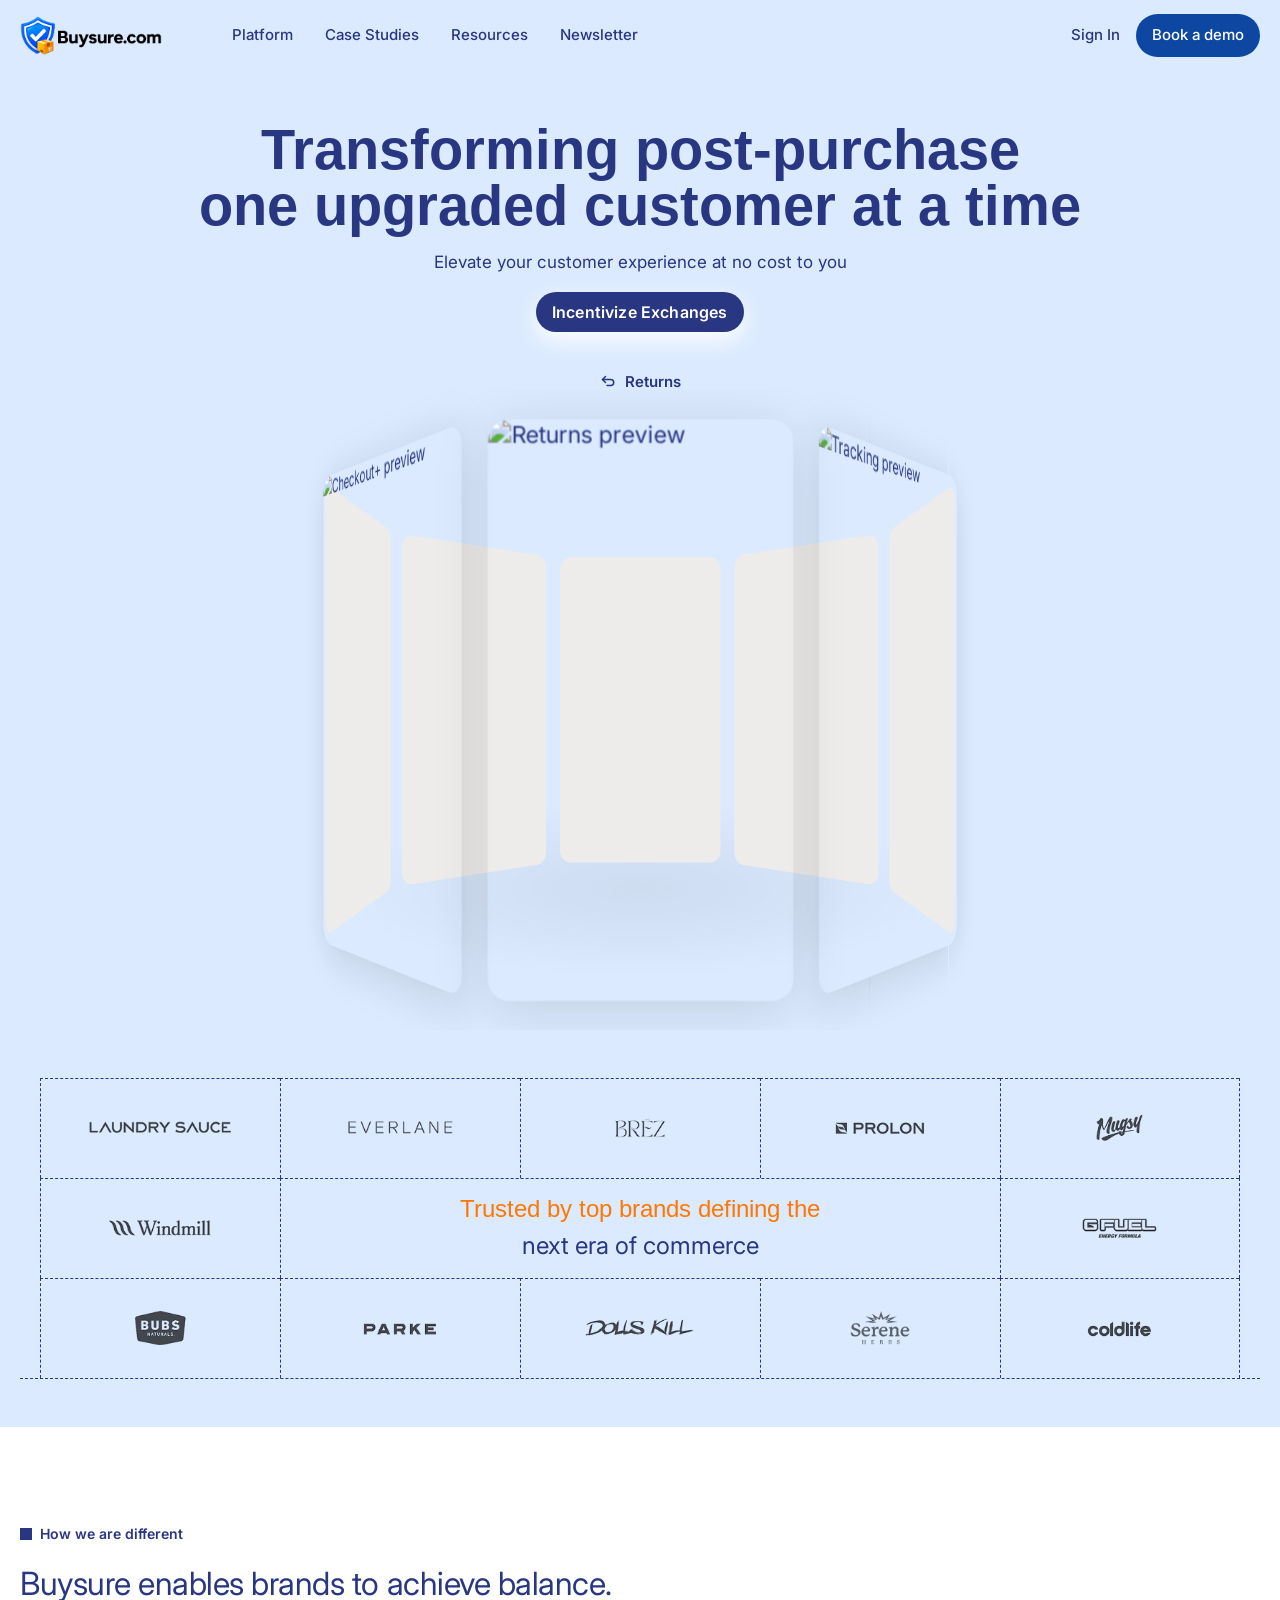
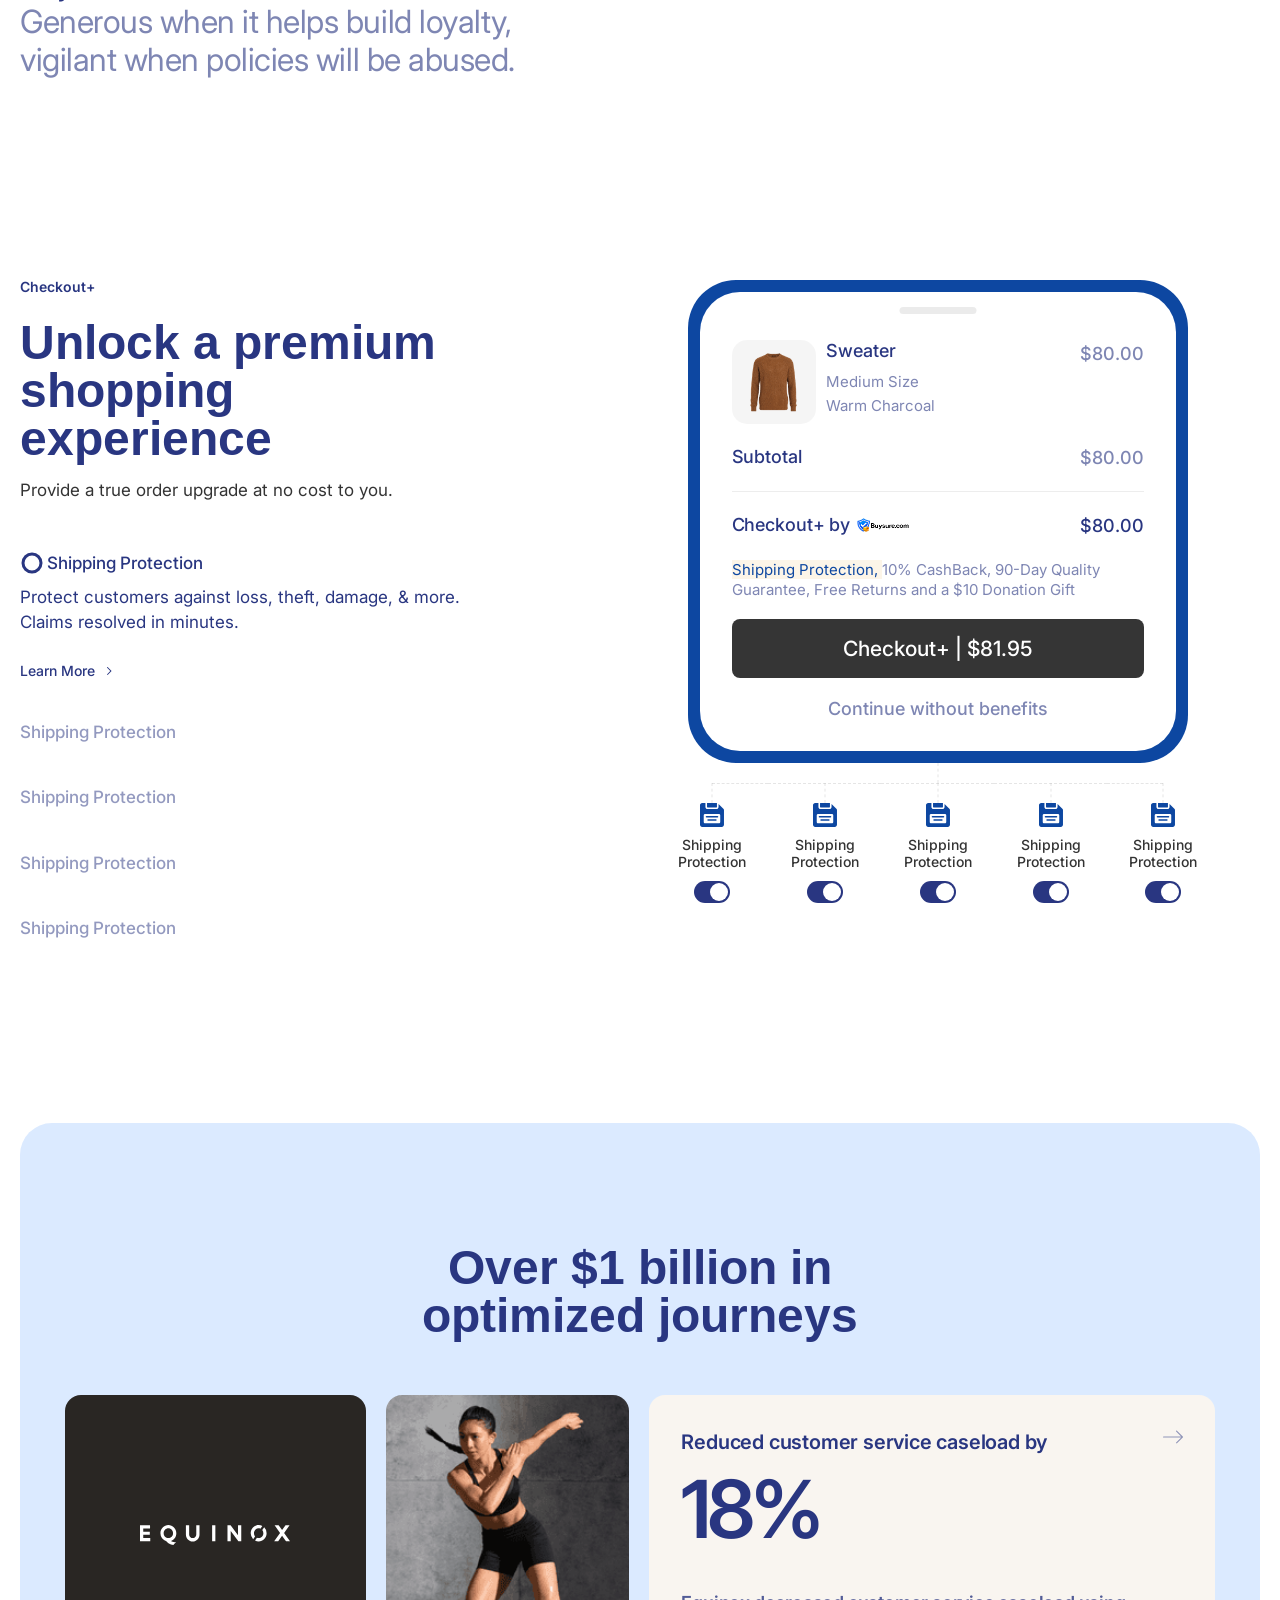
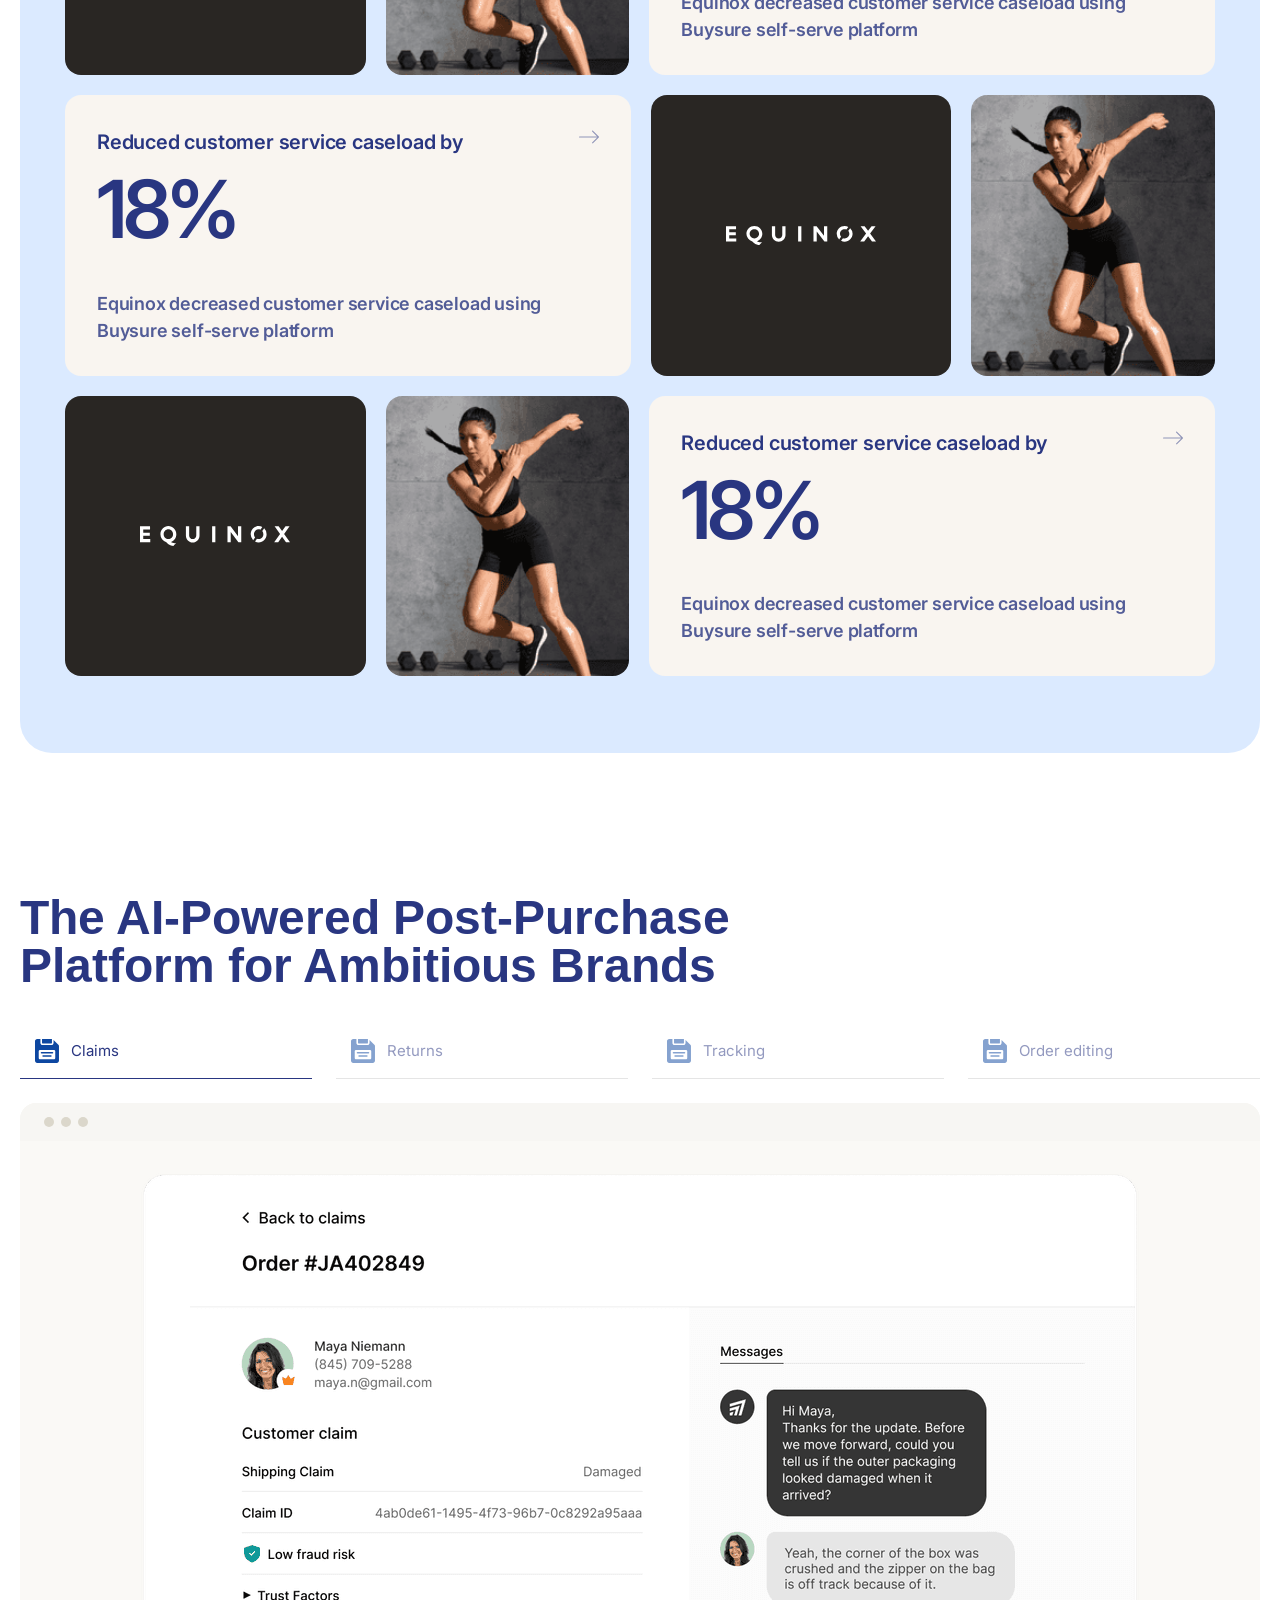
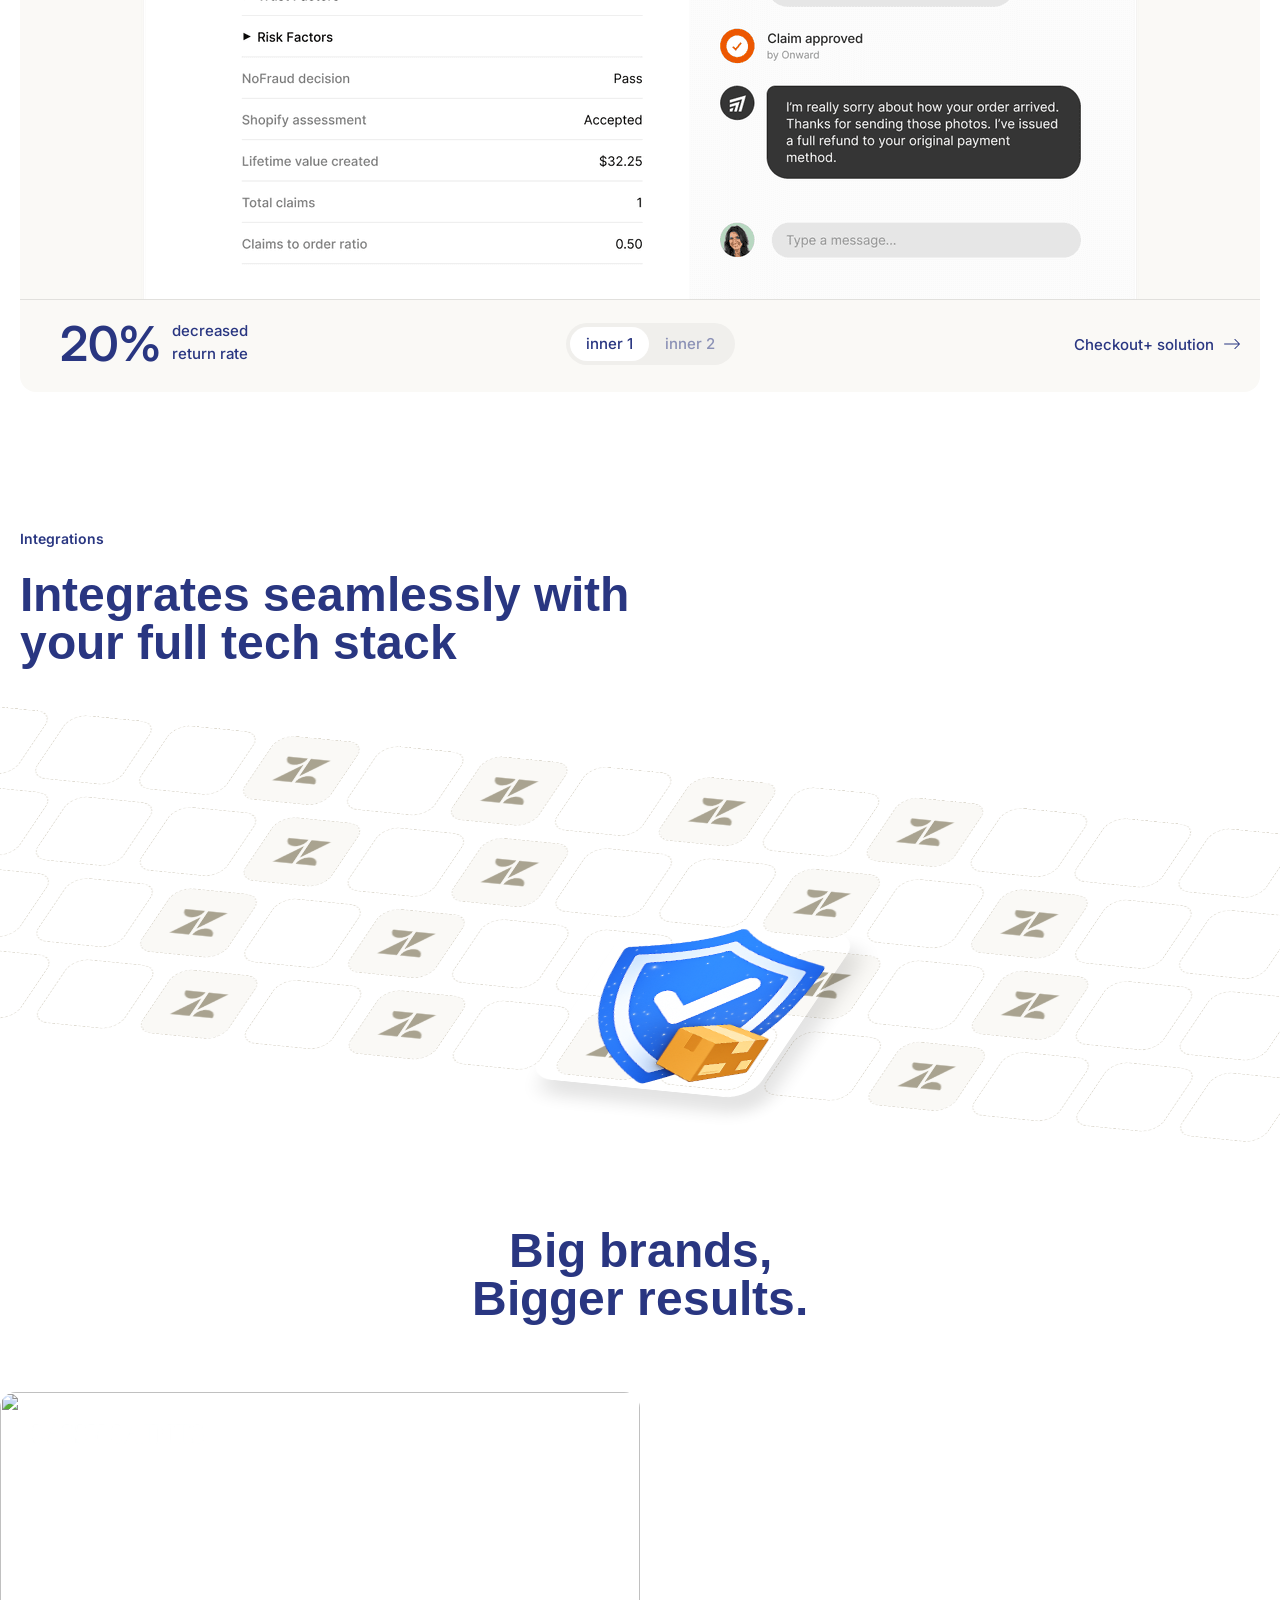
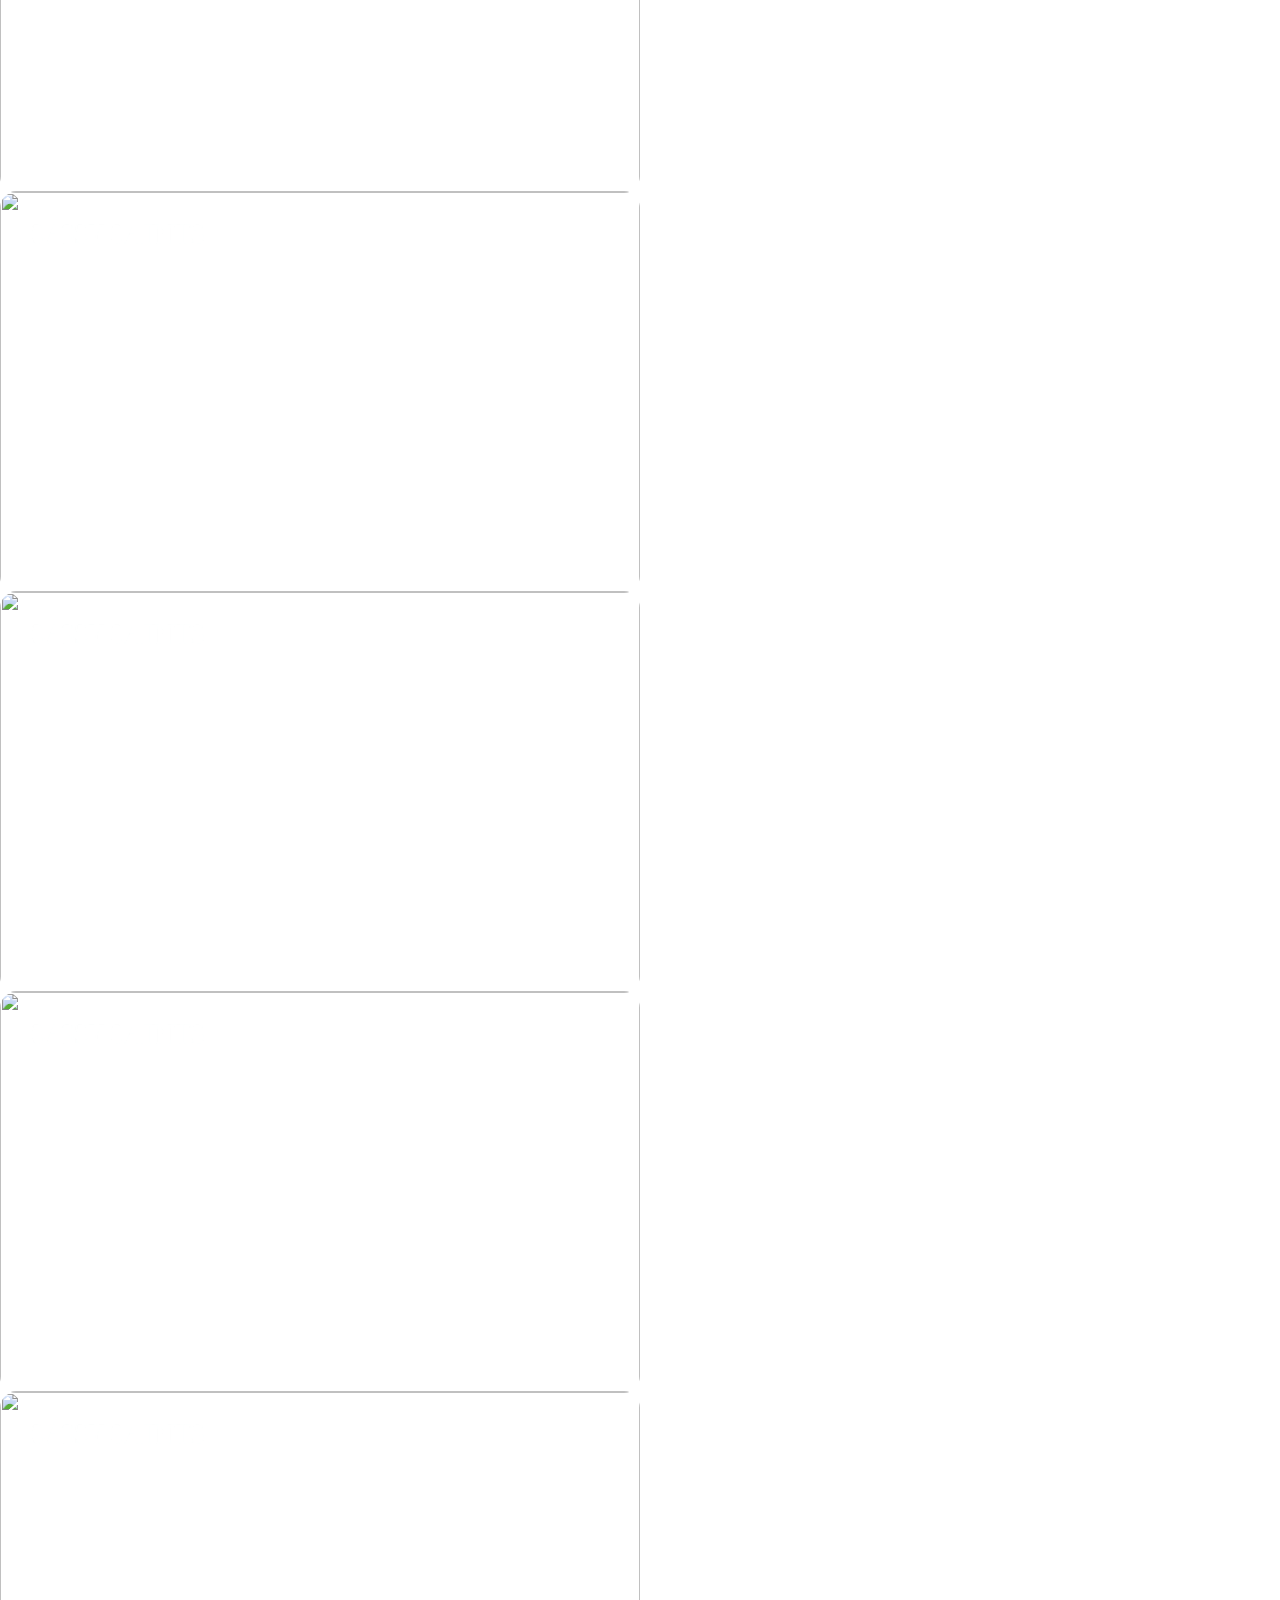
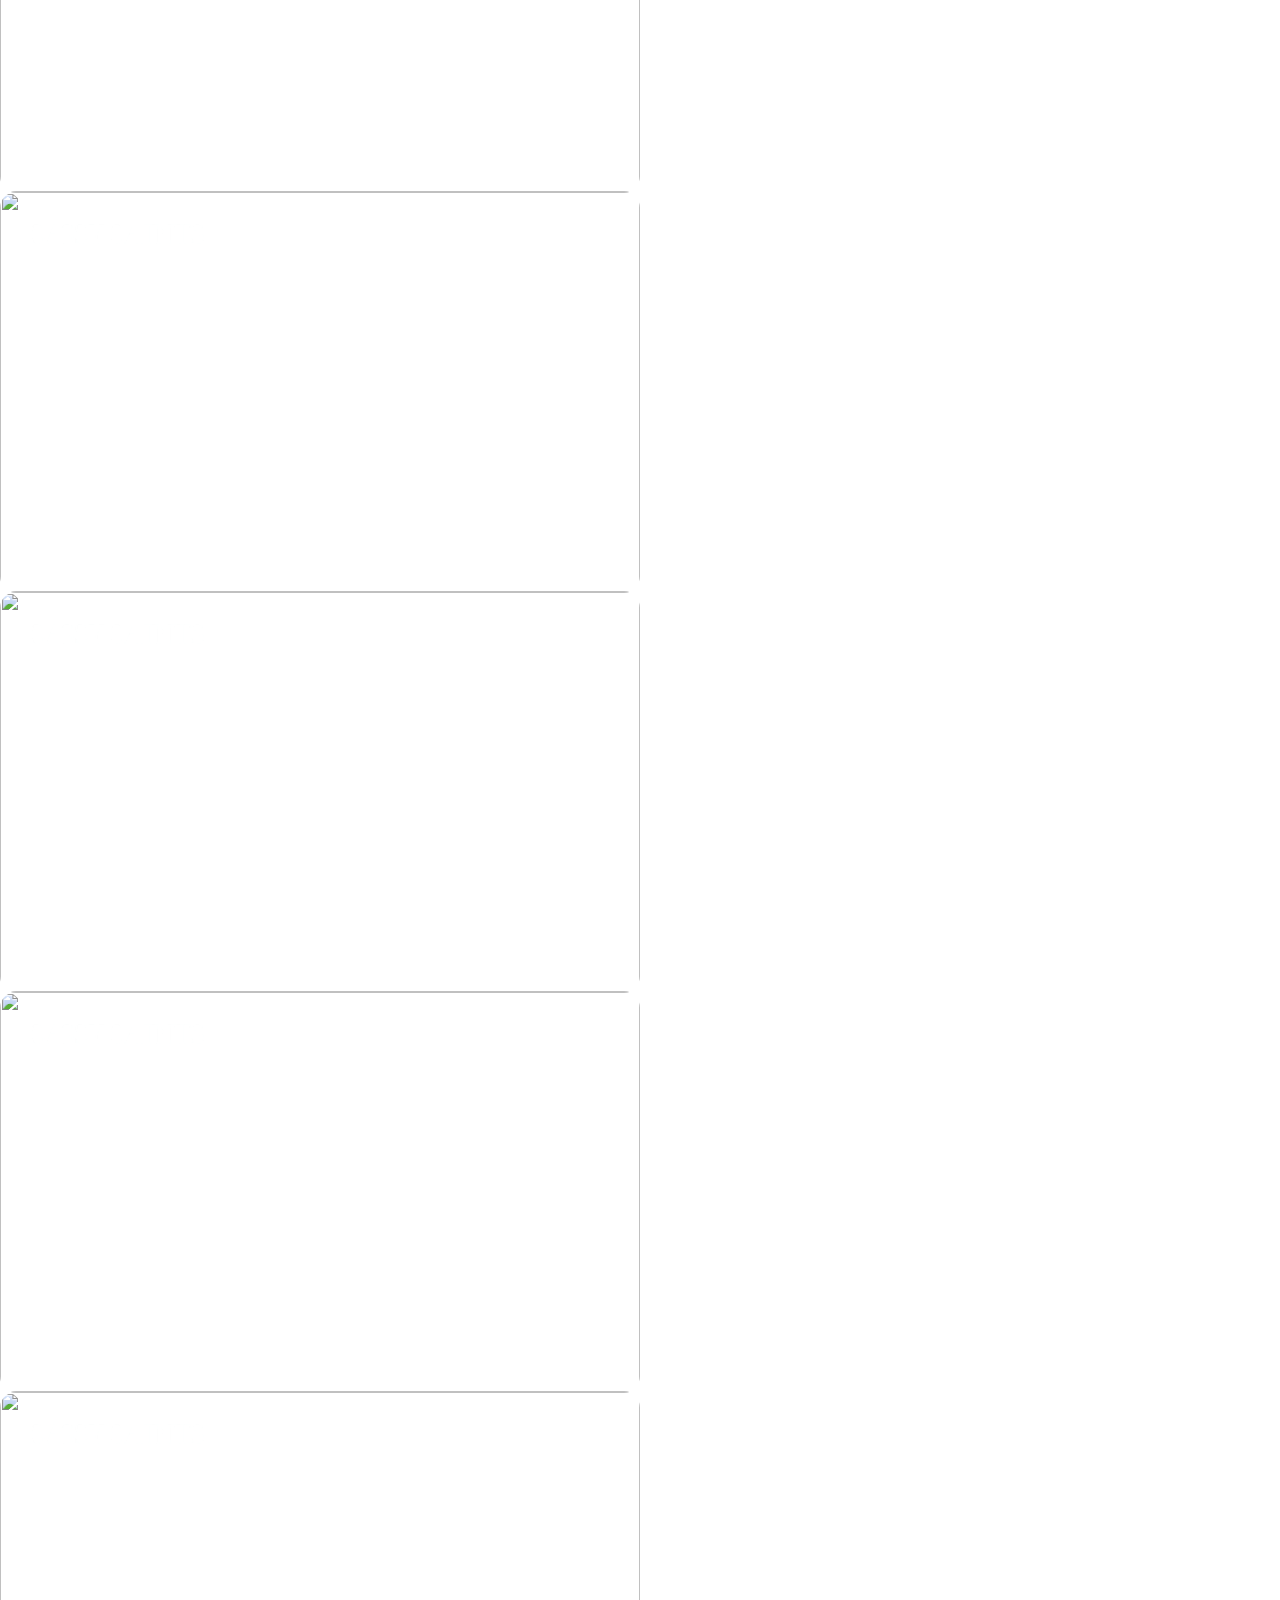
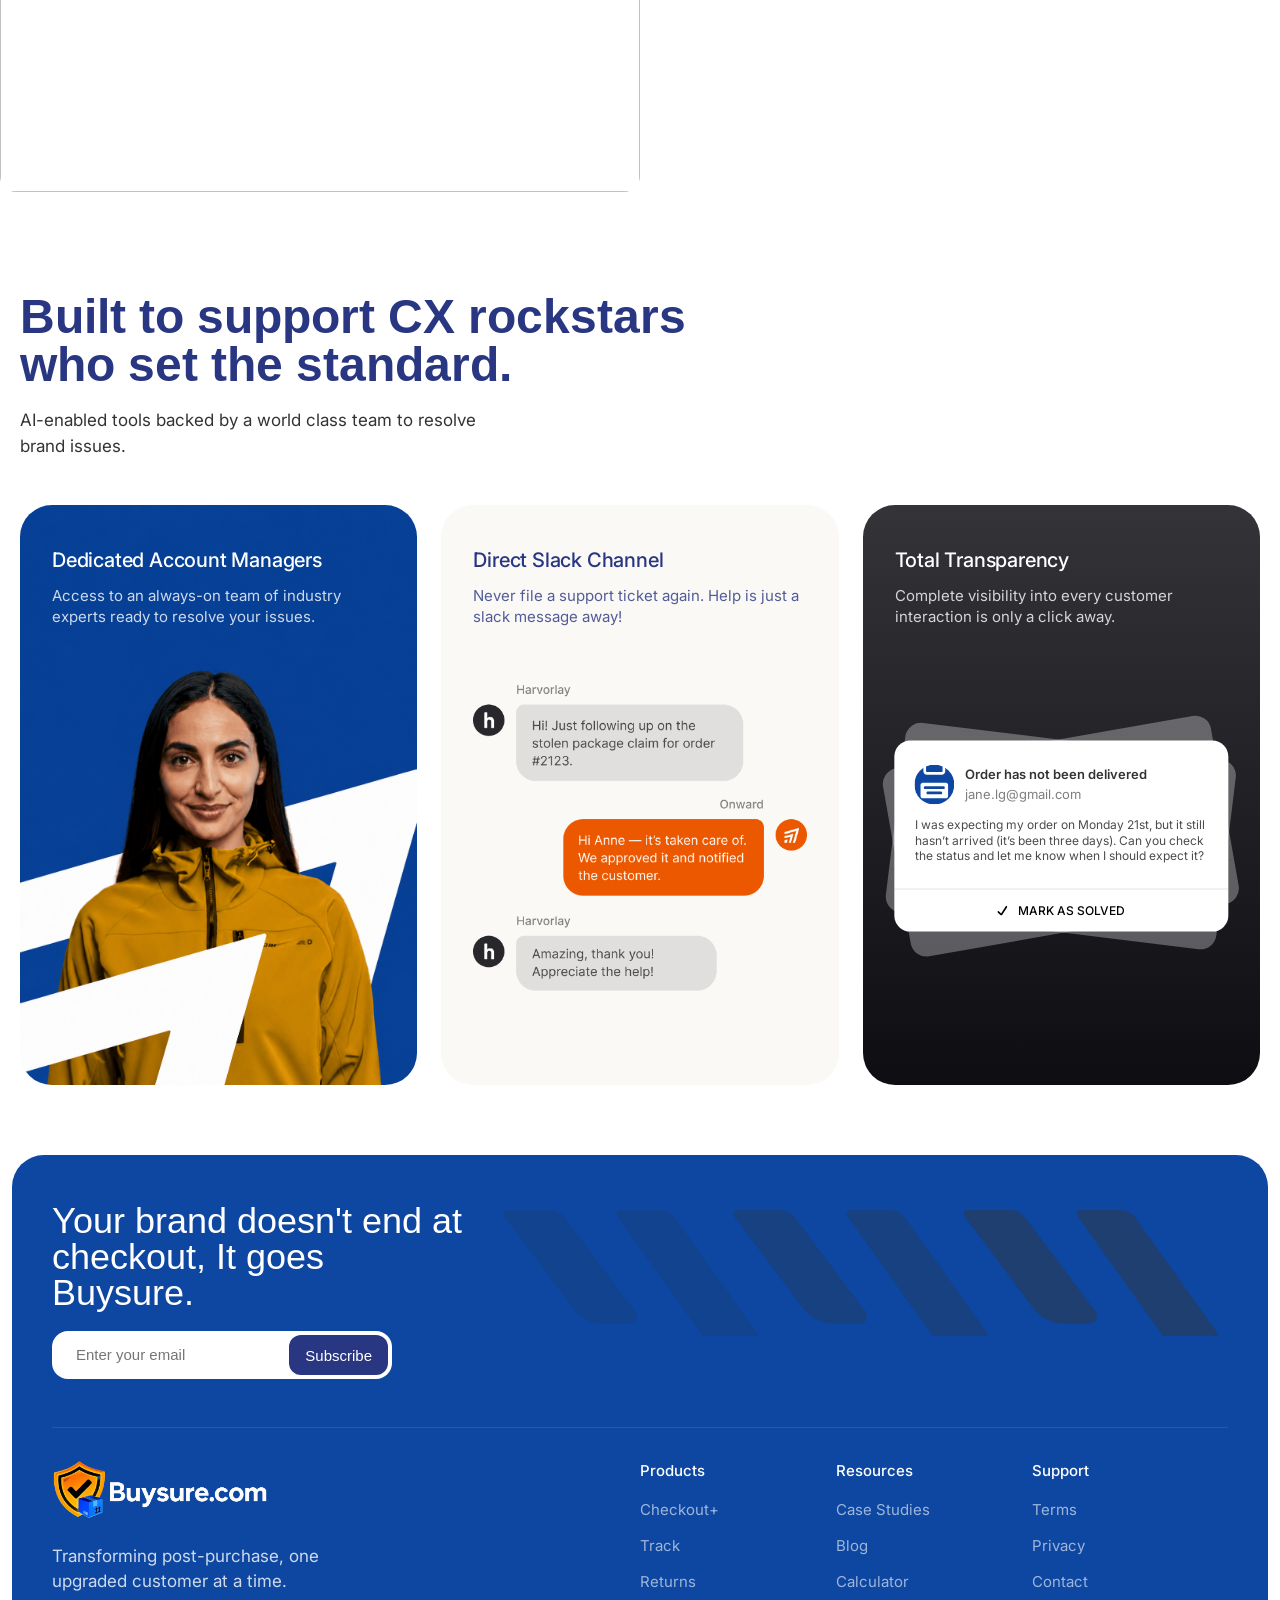
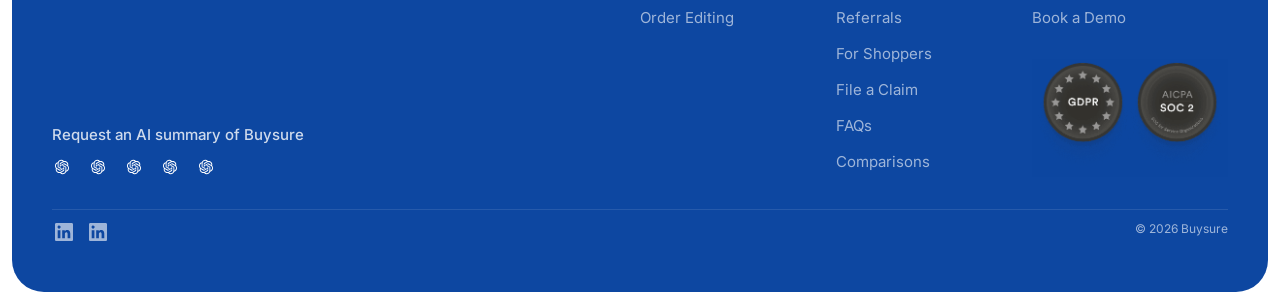
==== commit 64ca3a52: "again color change" ====
--- a/index.html
+++ b/index.html
@@ -4,7 +4,7 @@
 <head>
   <meta charset="UTF-8">
   <meta name="viewport" content="width=device-width, initial-scale=1.0">
-  <title>Onward</title>
+  <title>Buysure</title>
   <link rel="preconnect" href="https://fonts.googleapis.com">
   <link rel="preconnect" href="https://fonts.gstatic.com" crossorigin>
   <link href="https://fonts.googleapis.com/css2?family=Arimo:ital,wght@0,400..700;1,400..700&family=Inter:ital,opsz,wght@0,14..32,100..900;1,14..32,100..900&display=swap" rel="stylesheet">
@@ -35,7 +35,7 @@
                 <ul class="submenu_list">
                   <li>
                     <a href="checkout.html">
-                      <img src="./assets/img/dummy_icon.svg" alt="">
+                      <img src="./assets/img/dummy_icon 1.svg" alt="">
                       <div>
                         <p>Checkout+</p>
                         <span>A real upgrade to every order</span>
@@ -44,7 +44,7 @@
                   </li>
                   <li>
                     <a href="#">
-                      <img src="./assets/img/dummy_icon.svg" alt="">
+                      <img src="./assets/img/dummy_icon 1.svg" alt="">
                       <div>
                         <p>Returns</p>
                         <span>Personalized returns</span>
@@ -53,7 +53,7 @@
                   </li>
                   <li>
                     <a href="#">
-                      <img src="./assets/img/dummy_icon.svg" alt="">
+                      <img src="./assets/img/dummy_icon 1.svg" alt="">
                       <div>
                         <p>Tracking</p>
                         <span>Branded order tracking</span>
@@ -62,7 +62,7 @@
                   </li>
                   <li>
                     <a href="#">
-                      <img src="./assets/img/dummy_icon.svg" alt="">
+                      <img src="./assets/img/dummy_icon 1.svg" alt="">
                       <div>
                         <p>Order Editing</p>
                         <span>Fix orders without friction</span>
@@ -71,7 +71,7 @@
                   </li>
                   <li>
                     <a href="#">
-                      <img src="./assets/img/dummy_icon.svg" alt="">
+                      <img src="./assets/img/dummy_icon 1.svg" alt="">
                       <div>
                         <p>Loyalty</p>
                         <span>Rewards after every order</span>
@@ -80,7 +80,7 @@
                   </li>
                   <li>
                     <a href="#">
-                      <img src="./assets/img/dummy_icon.svg" alt="">
+                      <img src="./assets/img/dummy_icon 1.svg" alt="">
                       <div>
                         <p>Memberships</p>
                         <span>Paid perks and VIP benefits</span>
@@ -99,7 +99,7 @@
                   </span>
                   <p class="menu_content">
                     <span>Immi</span>
-                    boosted conversions with Onward's Taste Guarantee.
+                    boosted conversions with Buysure's Taste Guarantee.
                   </p>
                   <span class="percentage">79%</span>
                   <span class="percentage_text">
@@ -121,7 +121,7 @@
                 <ul class="submenu_list">
                   <li>
                     <a href="blog.html">
-                      <img src="./assets/img/dummy_icon.svg" alt="">
+                      <img src="./assets/img/dummy_icon 1.svg" alt="">
                       <div>
                         <p>Blog</p>
                         <span>Latest news and insights</span>
@@ -130,7 +130,7 @@
                   </li>
                   <li>
                     <a href="referrals.html">
-                      <img src="./assets/img/dummy_icon.svg" alt="">
+                      <img src="./assets/img/dummy_icon 1.svg" alt="">
                       <div>
                         <p>Referrals</p>
                         <span>Earn up to $10K</span>
@@ -139,7 +139,7 @@
                   </li>
                   <li>
                     <a href="calculator.html">
-                      <img src="./assets/img/dummy_icon.svg" alt="">
+                      <img src="./assets/img/dummy_icon 1.svg" alt="">
                       <div>
                         <p>Calculator</p>
                         <span>Discover your Impact</span>
@@ -148,7 +148,7 @@
                   </li>
                   <li>
                     <a href="#">
-                      <img src="./assets/img/dummy_icon.svg" alt="">
+                      <img src="./assets/img/dummy_icon 1.svg" alt="">
                       <div>
                         <p>Claims</p>
                         <span>File a claim</span>
@@ -157,7 +157,7 @@
                   </li>
                   <li>
                     <a href="faq.html">
-                      <img src="./assets/img/dummy_icon.svg" alt="">
+                      <img src="./assets/img/dummy_icon 1.svg" alt="">
                       <div>
                         <p>FAQs</p>
                         <span>Setup and support</span>
@@ -176,7 +176,7 @@
                   </span>
                   <p class="menu_content">
                     <span>Immi</span>
-                    boosted conversions with Onward's Taste Guarantee.
+                    boosted conversions with Buysure's Taste Guarantee.
                   </p>
                   <span class="percentage">79%</span>
                   <span class="percentage_text">
@@ -454,7 +454,7 @@
       <div class="container">
         <div class="different_content heading_block">
           <span class="sub_heading">How we are different</span>
-          <p>Onward enables brands to achieve balance.
+          <p>Buysure enables brands to achieve balance.
             <br><span>Generous when it helps build loyalty,<br> vigilant when
               policies will be abused.</span>
           </p>
@@ -620,7 +620,7 @@
             <div class="experience_switchs">
               <div class="experience_switch">
                 <span class="icon">
-                  <img src="./assets/img/dummy_icon.svg" alt="">
+                  <img src="./assets/img/dummy_icon 1.svg" alt="">
                 </span>
                 <p>Shipping Protection</p>
                 <label class="switch">
@@ -630,7 +630,7 @@
               </div>
               <div class="experience_switch">
                 <span class="icon">
-                  <img src="./assets/img/dummy_icon.svg" alt="">
+                  <img src="./assets/img/dummy_icon 1.svg" alt="">
                 </span>
                 <p>Shipping Protection</p>
                 <label class="switch">
@@ -640,7 +640,7 @@
               </div>
               <div class="experience_switch">
                 <span class="icon">
-                  <img src="./assets/img/dummy_icon.svg" alt="">
+                  <img src="./assets/img/dummy_icon 1.svg" alt="">
                 </span>
                 <p>Shipping Protection</p>
                 <label class="switch">
@@ -650,7 +650,7 @@
               </div>
               <div class="experience_switch">
                 <span class="icon">
-                  <img src="./assets/img/dummy_icon.svg" alt="">
+                  <img src="./assets/img/dummy_icon 1.svg" alt="">
                 </span>
                 <p>Shipping Protection</p>
                 <label class="switch">
@@ -660,7 +660,7 @@
               </div>
               <div class="experience_switch">
                 <span class="icon">
-                  <img src="./assets/img/dummy_icon.svg" alt="">
+                  <img src="./assets/img/dummy_icon 1.svg" alt="">
                 </span>
                 <p>Shipping Protection</p>
                 <label class="switch">
@@ -716,7 +716,7 @@
               </span>
               <h5>Reduced customer service caseload by</h5>
               <span class="percentage">18%</span>
-              <p>Equinox decreased customer service caseload using Onward’s self-serve platform</p>
+              <p>Equinox decreased customer service caseload using Buysure self-serve platform</p>
             </a>
           </div>
           <div class="journey_wrapper">
@@ -730,7 +730,7 @@
                 </div>
               </div>
             </div>
-            <a href="#" class="journey_right" style="background-image: url('assets/img/orange_bg.png');">
+            <a href="#" class="journey_right">
               <span class="arrow">
                 <svg viewBox="0 -6.5 36 36" version="1.1" xmlns="http://www.w3.org/2000/svg"
                   xmlns:xlink="http://www.w3.org/1999/xlink" fill="#000000">
@@ -754,7 +754,7 @@
               </span>
               <h5>Reduced customer service caseload by</h5>
               <span class="percentage">18%</span>
-              <p>Equinox decreased customer service caseload using Onward’s self-serve platform</p>
+              <p>Equinox decreased customer service caseload using Buysure self-serve platform</p>
             </a>
           </div>
           <div class="journey_wrapper">
@@ -768,7 +768,7 @@
                 </div>
               </div>
             </div>
-            <a href="#" class="journey_right" style="background-image: url('assets/img/yellow_bg.png');">
+            <a href="#" class="journey_right">
               <span class="arrow">
                 <svg viewBox="0 -6.5 36 36" version="1.1" xmlns="http://www.w3.org/2000/svg"
                   xmlns:xlink="http://www.w3.org/1999/xlink" fill="#000000">
@@ -792,7 +792,7 @@
               </span>
               <h5>Reduced customer service caseload by</h5>
               <span class="percentage">18%</span>
-              <p>Equinox decreased customer service caseload using Onward’s self-serve platform</p>
+              <p>Equinox decreased customer service caseload using Buysure self-serve platform</p>
             </a>
           </div>
         </div>
@@ -808,19 +808,19 @@
         <div class="tab_block tab_autoplay ai_powered_tab">
           <div class="tab_head ai_powered_tab_head">
             <button class="tab_btn" data-target="1">
-              <img src="./assets/img/dummy_icon.svg" alt="">
+              <img src="./assets/img/dummy_icon 1.svg" alt="">
               <span>Claims</span>
             </button>
             <button class="tab_btn" data-target="2">
-              <img src="./assets/img/dummy_icon.svg" alt="">
+              <img src="./assets/img/dummy_icon 1.svg" alt="">
               <span>Returns</span>
             </button>
             <button class="tab_btn" data-target="3">
-              <img src="./assets/img/dummy_icon.svg" alt="">
+              <img src="./assets/img/dummy_icon 1.svg" alt="">
               <span>Tracking</span>
             </button>
             <button class="tab_btn" data-target="4">
-              <img src="./assets/img/dummy_icon.svg" alt="">
+              <img src="./assets/img/dummy_icon 1.svg" alt="">
               <span>Order editing</span>
             </button>
           </div>
@@ -1064,7 +1064,7 @@
       </div>
       <div class="integrations_wrapper">
         <div class="animated_logo">
-          <img src="./assets/img/orange_logo_icon.webp" alt="">
+          <img src="./assets/img/only_logo.png" alt="">
         </div>
         <div class="integrations_row">
           <div class="integrations_block"></div>
@@ -1183,7 +1183,7 @@
               </div>
               <div class="results_content">
                 <h5>How UK-brand Sassy Saints Generated a 76% Adoption Rate and Seven-Figure New Annual Revenue Stream
-                  with Onward</h5>
+                  with Buysure</h5>
                 <a href="#">
                   <span>Read Story</span>
                   <svg viewBox="0 -6.5 36 36" version="1.1" xmlns="http://www.w3.org/2000/svg"
@@ -1219,7 +1219,7 @@
               </div>
               <div class="results_content">
                 <h5>How UK-brand Sassy Saints Generated a 76% Adoption Rate and Seven-Figure New Annual Revenue Stream
-                  with Onward</h5>
+                  with Buysure</h5>
                 <a href="#">
                   <span>Read Story</span>
                   <svg viewBox="0 -6.5 36 36" version="1.1" xmlns="http://www.w3.org/2000/svg"
@@ -1255,7 +1255,7 @@
               </div>
               <div class="results_content">
                 <h5>How UK-brand Sassy Saints Generated a 76% Adoption Rate and Seven-Figure New Annual Revenue Stream
-                  with Onward</h5>
+                  with Buysure</h5>
                 <a href="#">
                   <span>Read Story</span>
                   <svg viewBox="0 -6.5 36 36" version="1.1" xmlns="http://www.w3.org/2000/svg"
@@ -1291,7 +1291,7 @@
               </div>
               <div class="results_content">
                 <h5>How UK-brand Sassy Saints Generated a 76% Adoption Rate and Seven-Figure New Annual Revenue Stream
-                  with Onward</h5>
+                  with Buysure</h5>
                 <a href="#">
                   <span>Read Story</span>
                   <svg viewBox="0 -6.5 36 36" version="1.1" xmlns="http://www.w3.org/2000/svg"
@@ -1327,7 +1327,7 @@
               </div>
               <div class="results_content">
                 <h5>How UK-brand Sassy Saints Generated a 76% Adoption Rate and Seven-Figure New Annual Revenue Stream
-                  with Onward</h5>
+                  with Buysure</h5>
                 <a href="#">
                   <span>Read Story</span>
                   <svg viewBox="0 -6.5 36 36" version="1.1" xmlns="http://www.w3.org/2000/svg"
@@ -1363,7 +1363,7 @@
               </div>
               <div class="results_content">
                 <h5>How UK-brand Sassy Saints Generated a 76% Adoption Rate and Seven-Figure New Annual Revenue Stream
-                  with Onward</h5>
+                  with Buysure</h5>
                 <a href="#">
                   <span>Read Story</span>
                   <svg viewBox="0 -6.5 36 36" version="1.1" xmlns="http://www.w3.org/2000/svg"
@@ -1399,7 +1399,7 @@
               </div>
               <div class="results_content">
                 <h5>How UK-brand Sassy Saints Generated a 76% Adoption Rate and Seven-Figure New Annual Revenue Stream
-                  with Onward</h5>
+                  with Buysure</h5>
                 <a href="#">
                   <span>Read Story</span>
                   <svg viewBox="0 -6.5 36 36" version="1.1" xmlns="http://www.w3.org/2000/svg"
@@ -1435,7 +1435,7 @@
               </div>
               <div class="results_content">
                 <h5>How UK-brand Sassy Saints Generated a 76% Adoption Rate and Seven-Figure New Annual Revenue Stream
-                  with Onward</h5>
+                  with Buysure</h5>
                 <a href="#">
                   <span>Read Story</span>
                   <svg viewBox="0 -6.5 36 36" version="1.1" xmlns="http://www.w3.org/2000/svg"
@@ -1471,7 +1471,7 @@
               </div>
               <div class="results_content">
                 <h5>How UK-brand Sassy Saints Generated a 76% Adoption Rate and Seven-Figure New Annual Revenue Stream
-                  with Onward</h5>
+                  with Buysure</h5>
                 <a href="#">
                   <span>Read Story</span>
                   <svg viewBox="0 -6.5 36 36" version="1.1" xmlns="http://www.w3.org/2000/svg"
@@ -1530,7 +1530,7 @@
             <div class="support_inner">
               <div class="support_review_card">
                 <div class="support_review_name">
-                  <img src="./assets/img/dummy_icon.svg" alt="">
+                  <img src="./assets/img/dummy_icon 1.svg" alt="">
                   <div>
                     <p>Order has not been delivered</p>
                     <span>jane.lg@gmail.com</span>
@@ -1555,7 +1555,7 @@
               </div>
               <div class="support_review_card">
                 <div class="support_review_name">
-                  <img src="./assets/img/dummy_icon.svg" alt="">
+                  <img src="./assets/img/dummy_icon 1.svg" alt="">
                   <div>
                     <p>Order has not been delivered</p>
                     <span>jane.lg@gmail.com</span>
@@ -1580,7 +1580,7 @@
               </div>
               <div class="support_review_card">
                 <div class="support_review_name">
-                  <img src="./assets/img/dummy_icon.svg" alt="">
+                  <img src="./assets/img/dummy_icon 1.svg" alt="">
                   <div>
                     <p>Order has not been delivered</p>
                     <span>jane.lg@gmail.com</span>
@@ -1617,7 +1617,7 @@
         <div class="footer_newsletter">
           <div class="footer_newsletter_inner">
             <div class="footer_newsletter_left">
-              <h3>Your brand doesn't end at checkout, It goes Onward.</h3>
+              <h3>Your brand doesn't end at checkout, It goes Buysure.</h3>
               <form action="" class="footer_newsletter_form">
                 <input type="email" placeholder="Enter your email">
                 <input type="submit" value="Subscribe" class="submit_btn">
@@ -1635,7 +1635,7 @@
             </a>
             <p>Transforming post-purchase, one upgraded customer at a time.</p>
             <div class="footer_ai_wrapper">
-              <h5>Request an AI summary of Onward</h5>
+              <h5>Request an AI summary of Buysure</h5>
               <ul class="footer_ai_list">
                 <li><a href="#"><img src="./assets/img/chatgpt-icon.svg" alt=""></a></li>
                 <li><a href="#"><img src="./assets/img/chatgpt-icon.svg" alt=""></a></li>
@@ -1703,7 +1703,7 @@
               </a>
             </li>
           </ul>
-          <p class="copyright_text">© 2026 Onward</p>
+          <p class="copyright_text">© 2026 Buysure</p>
         </div>
       </div>
     </div>
--- a/assets/css/style.css
+++ b/assets/css/style.css
@@ -1600,7 +1600,7 @@
 }
 
 .benefit_list .active {
-  color: #ff7700;
+  color: var(--darkblue);
   background-color: rgba(218, 145, 0, 0.09);
   opacity: 1;
 }
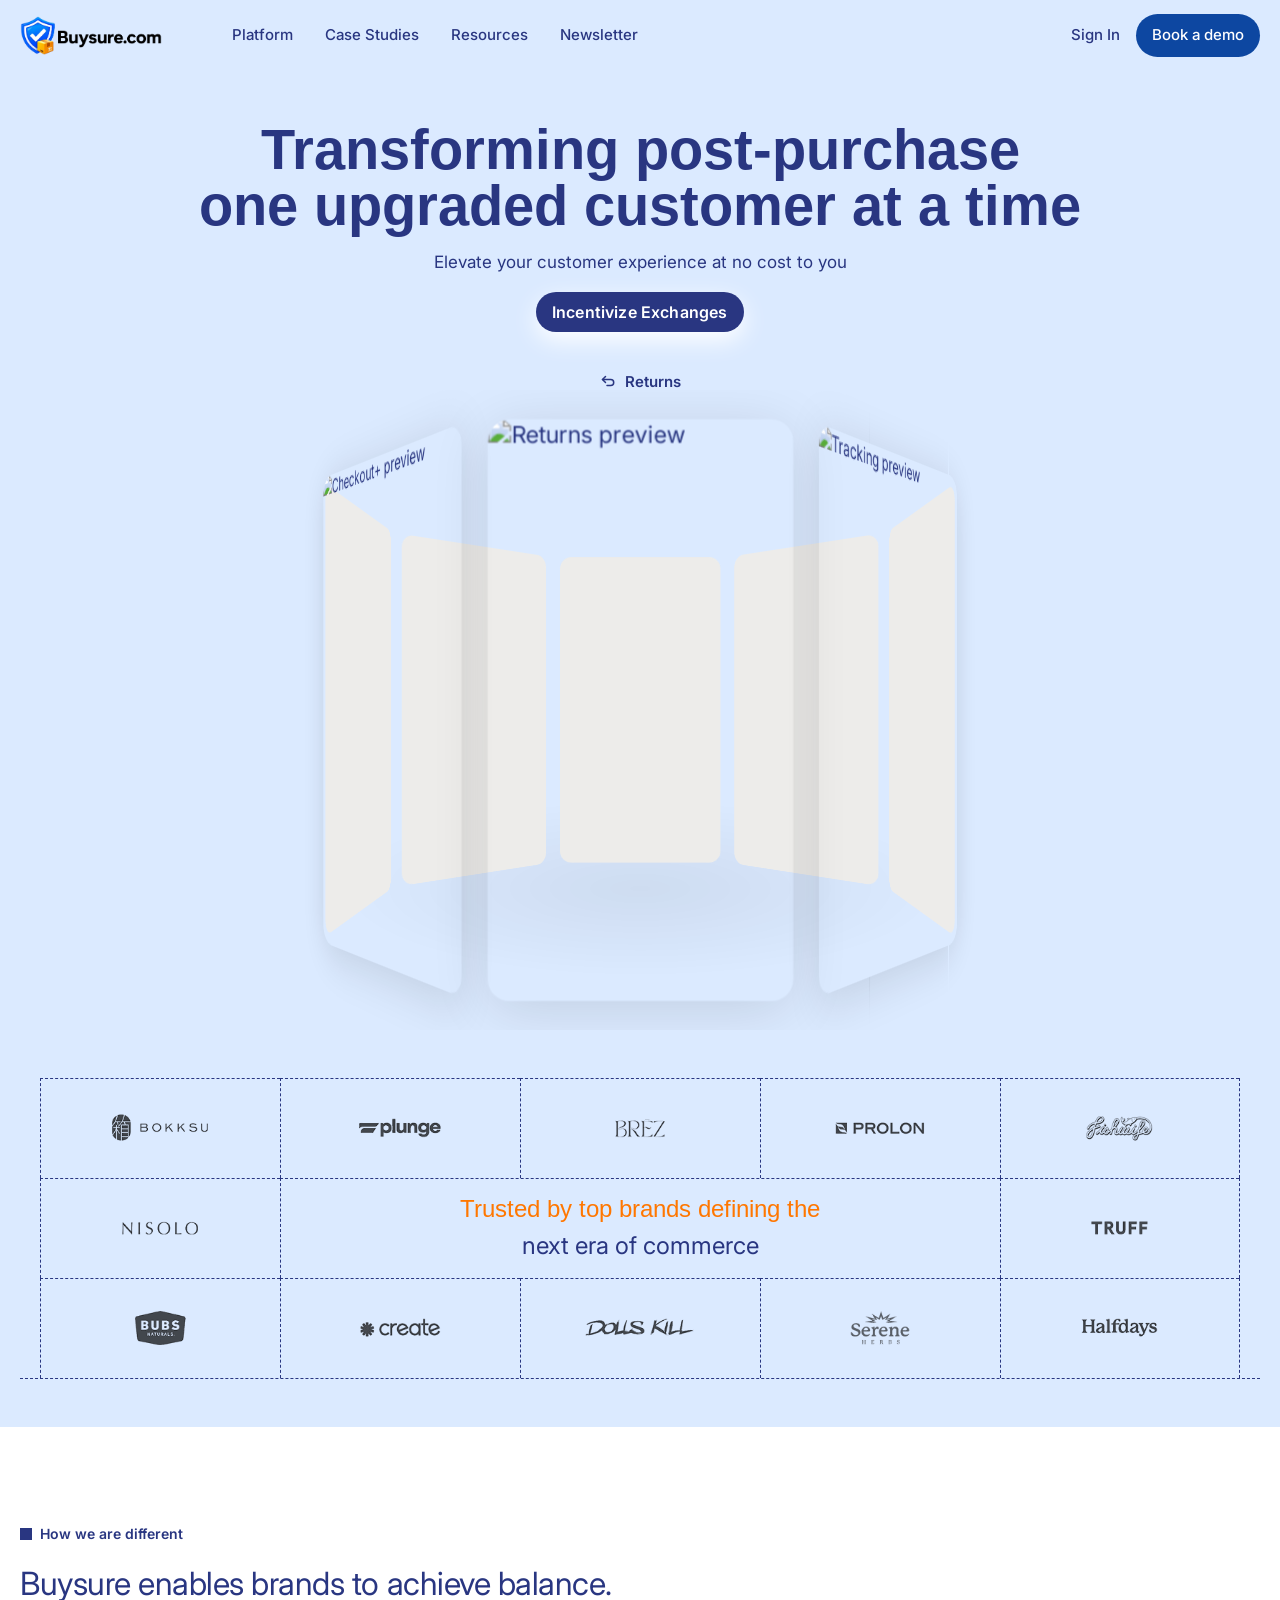
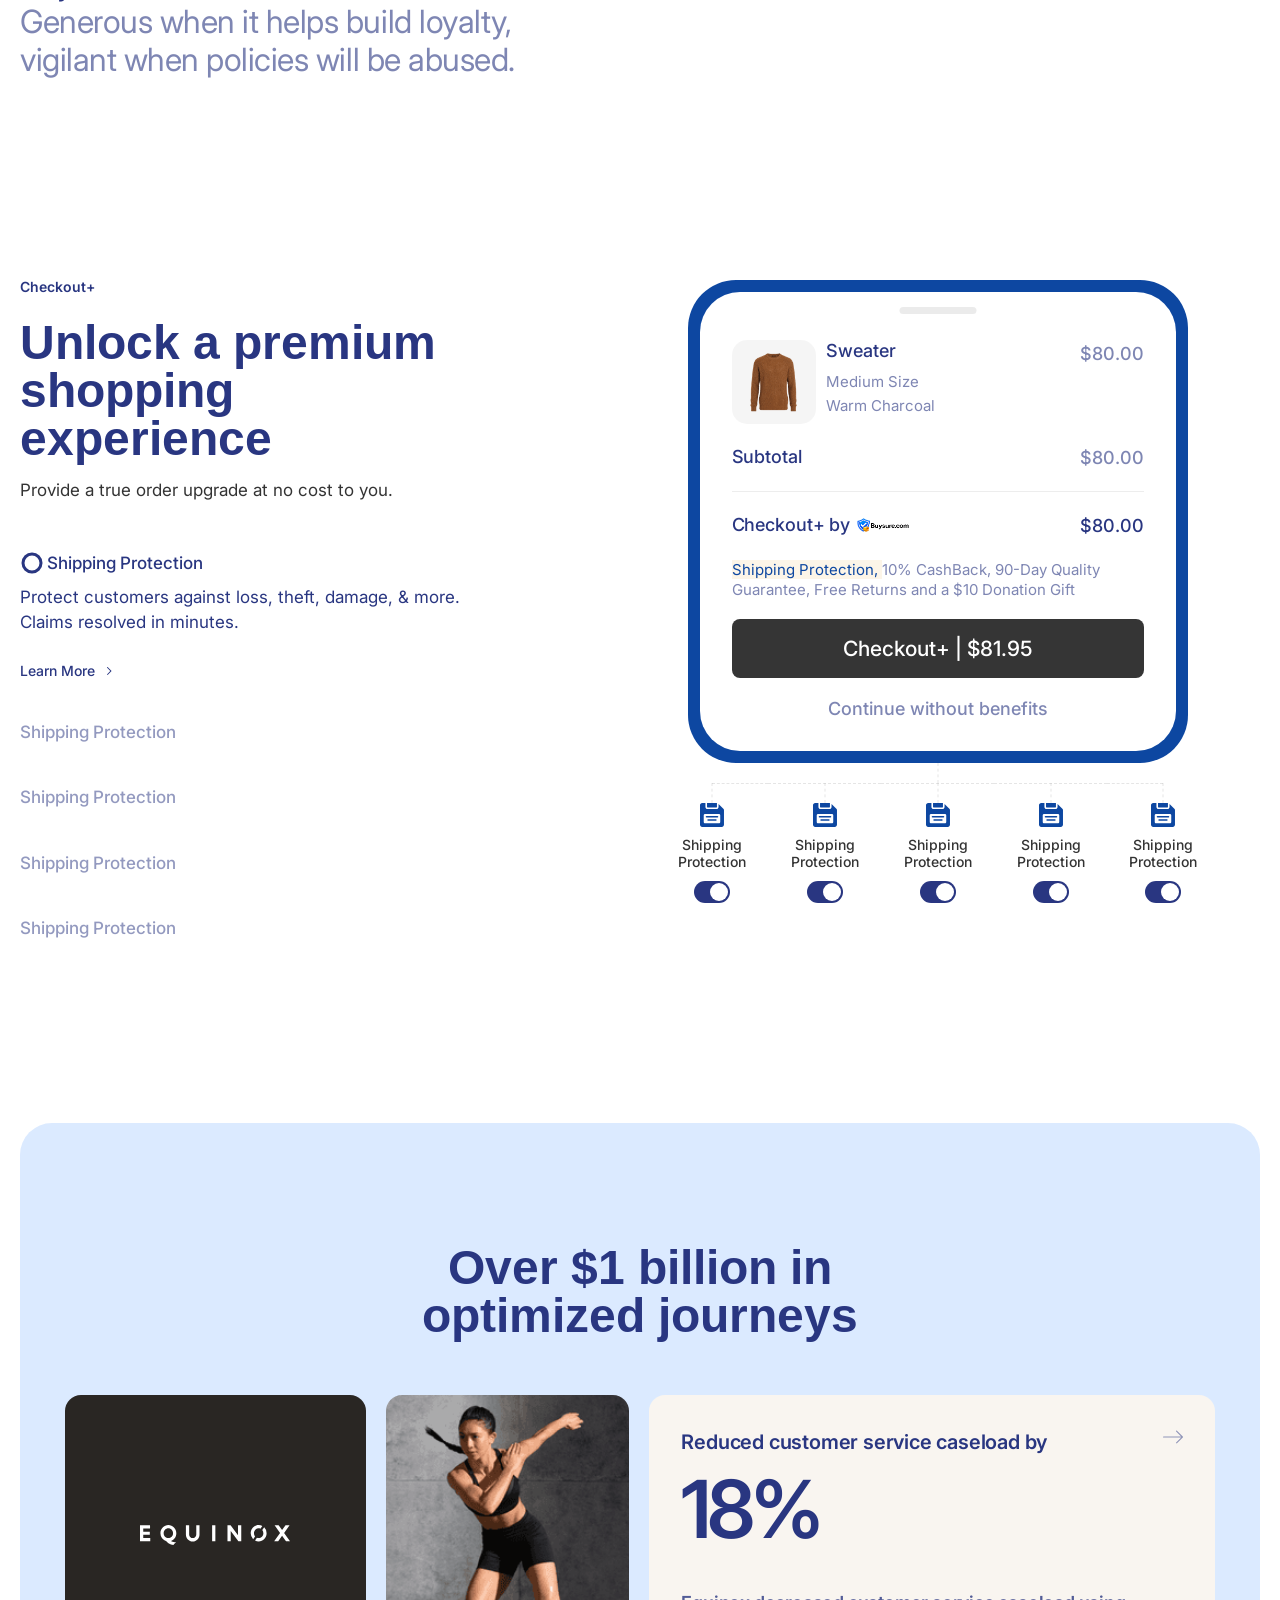
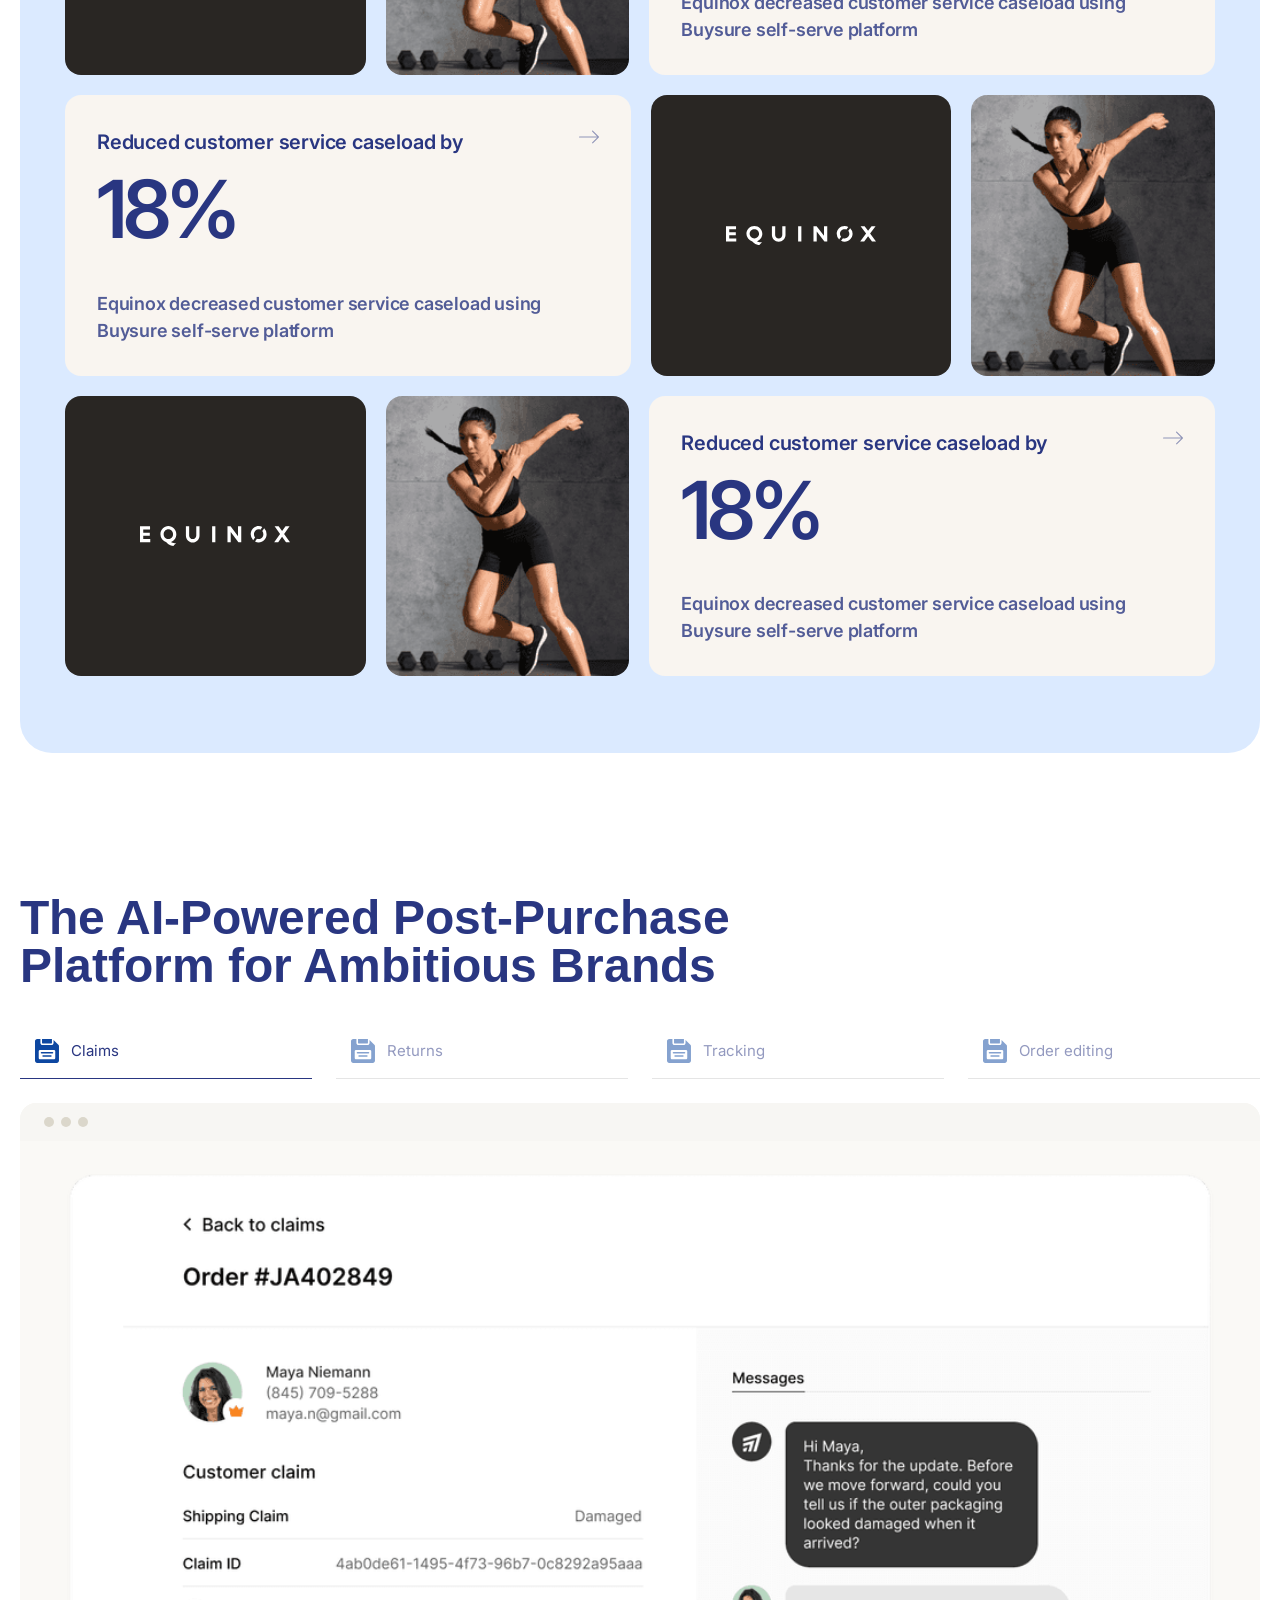
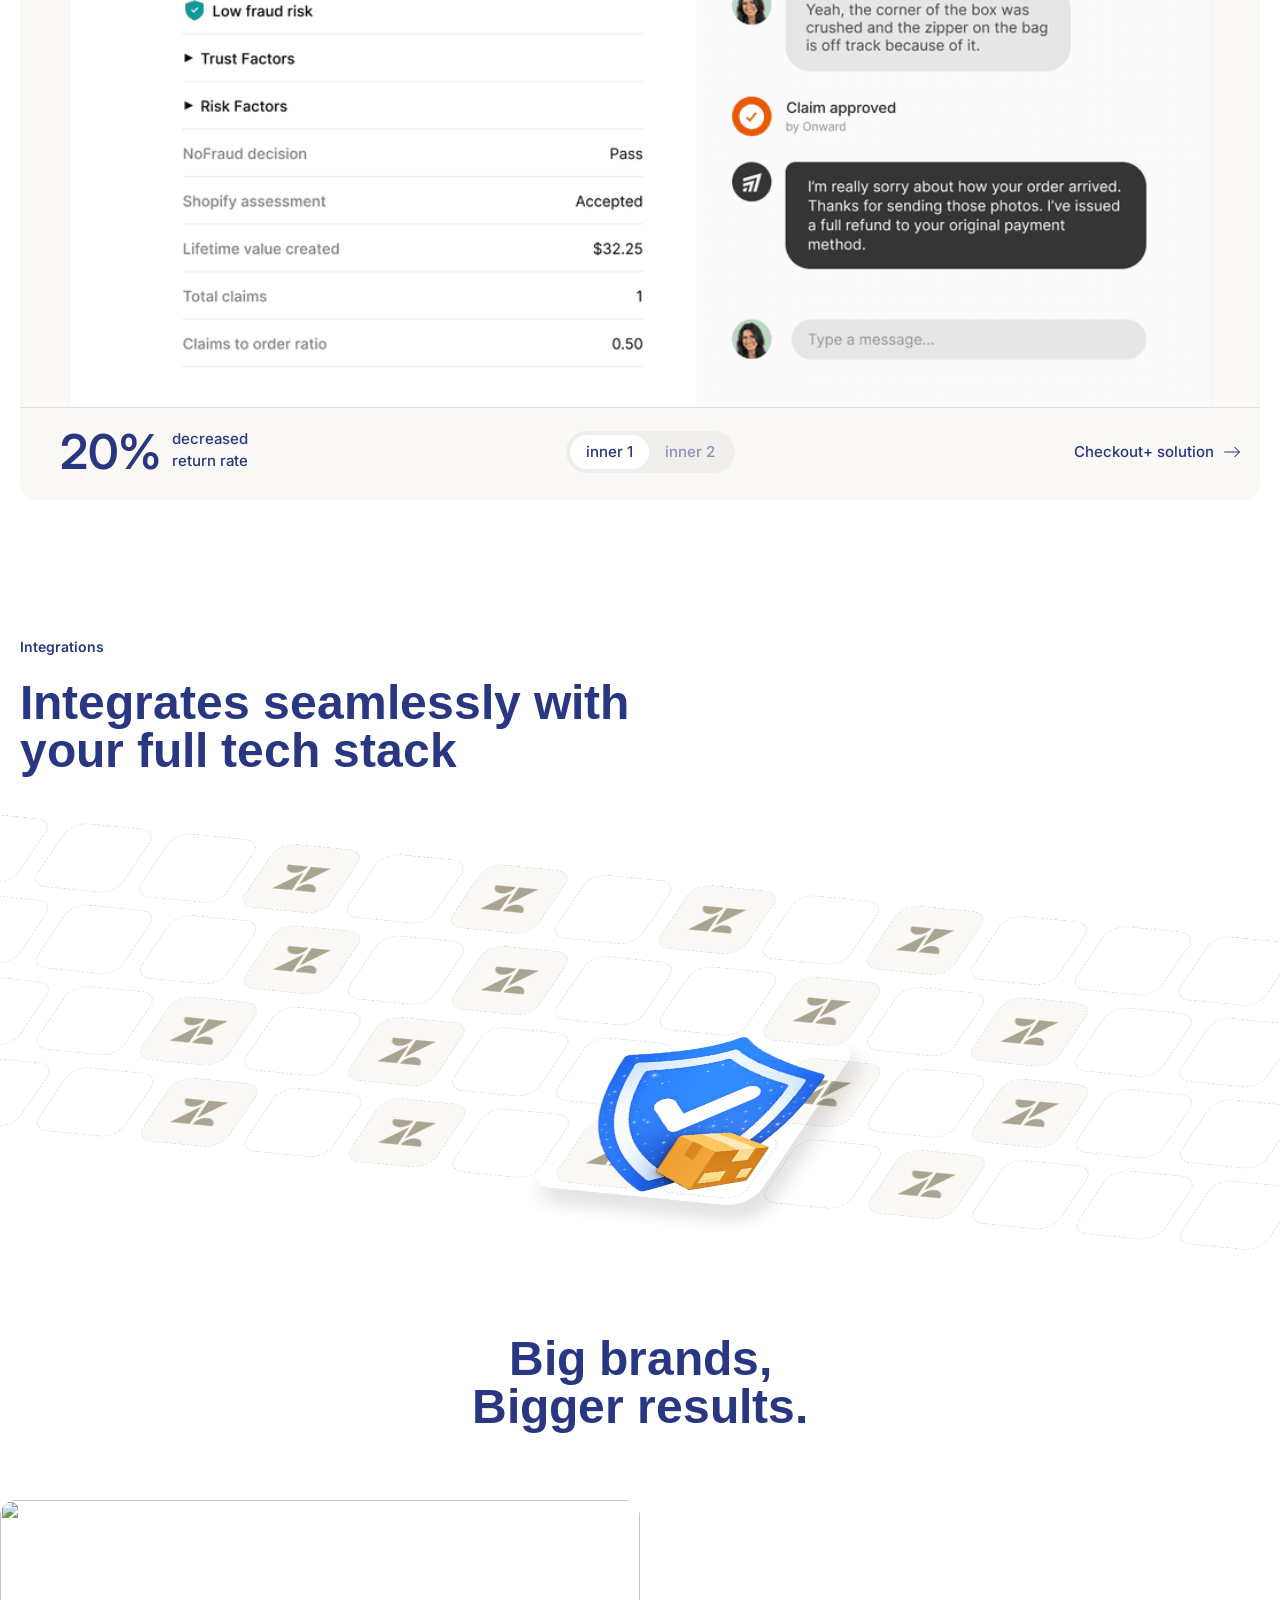
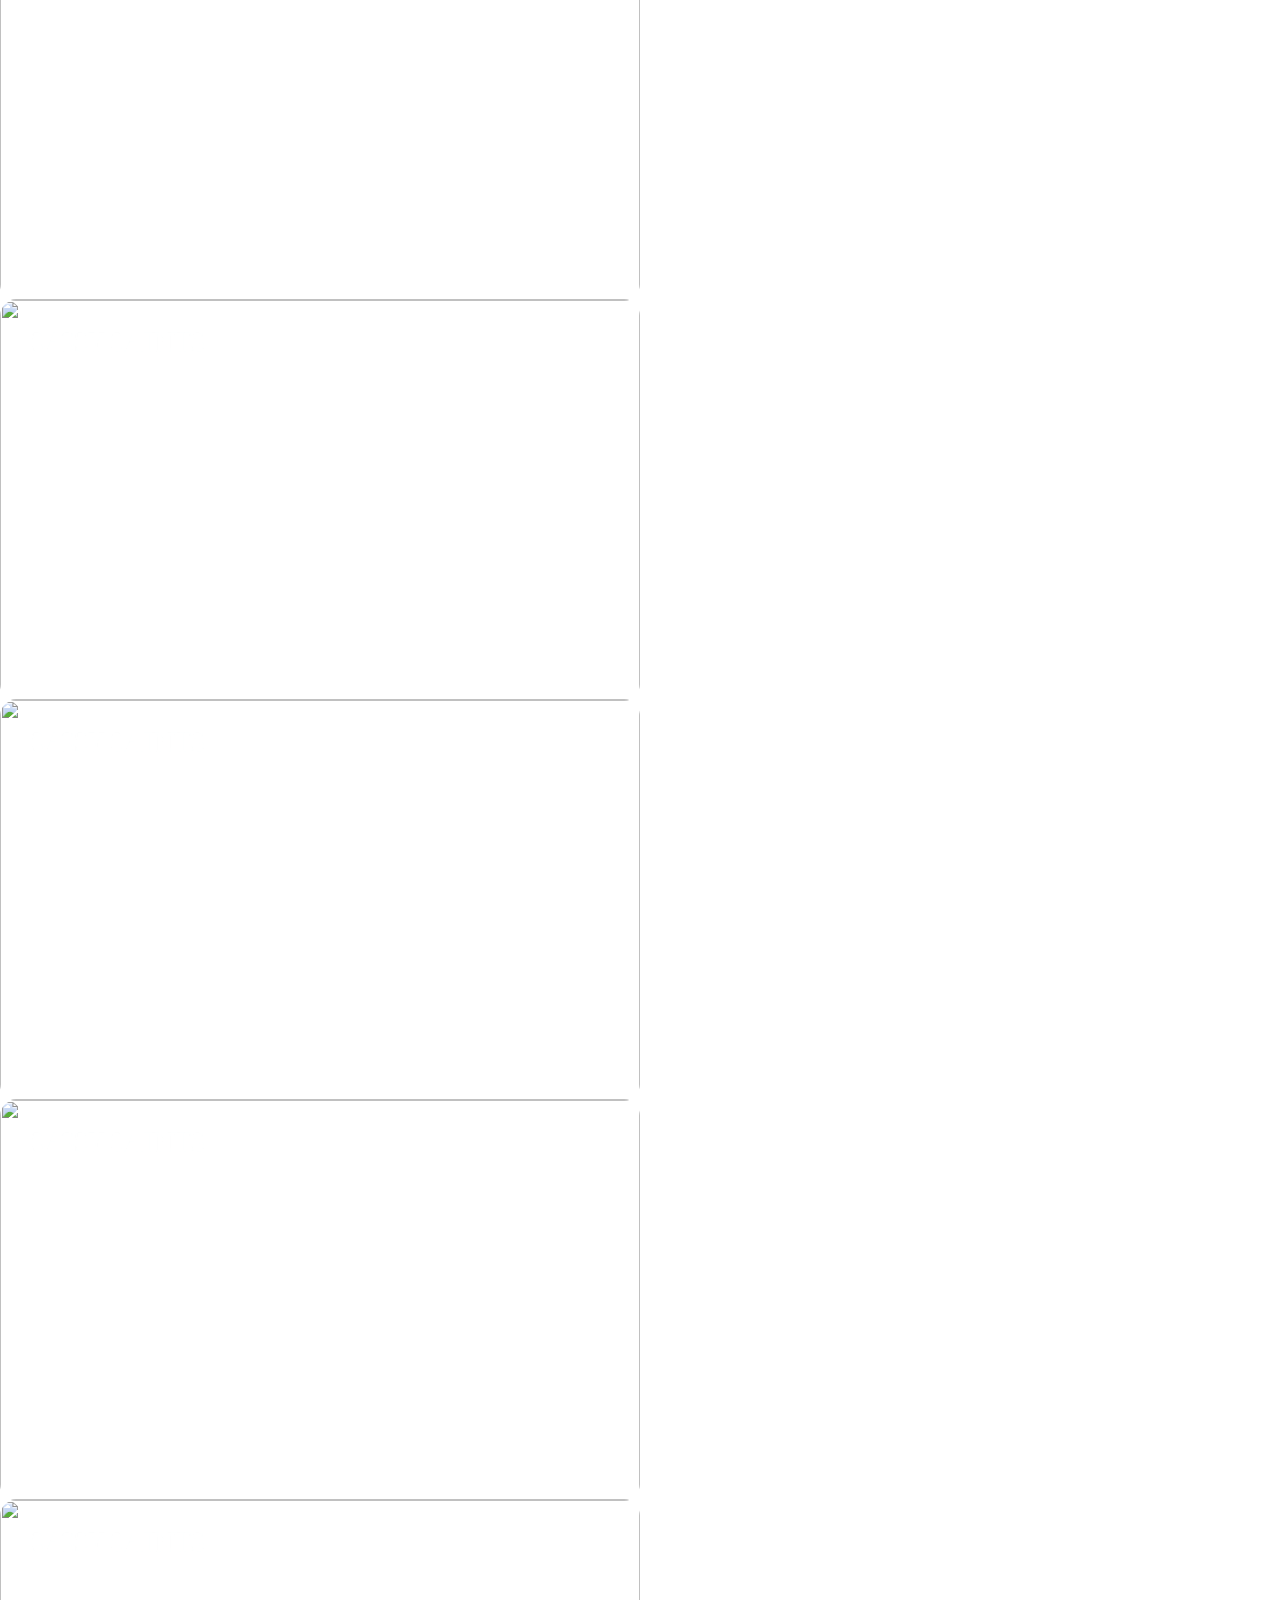
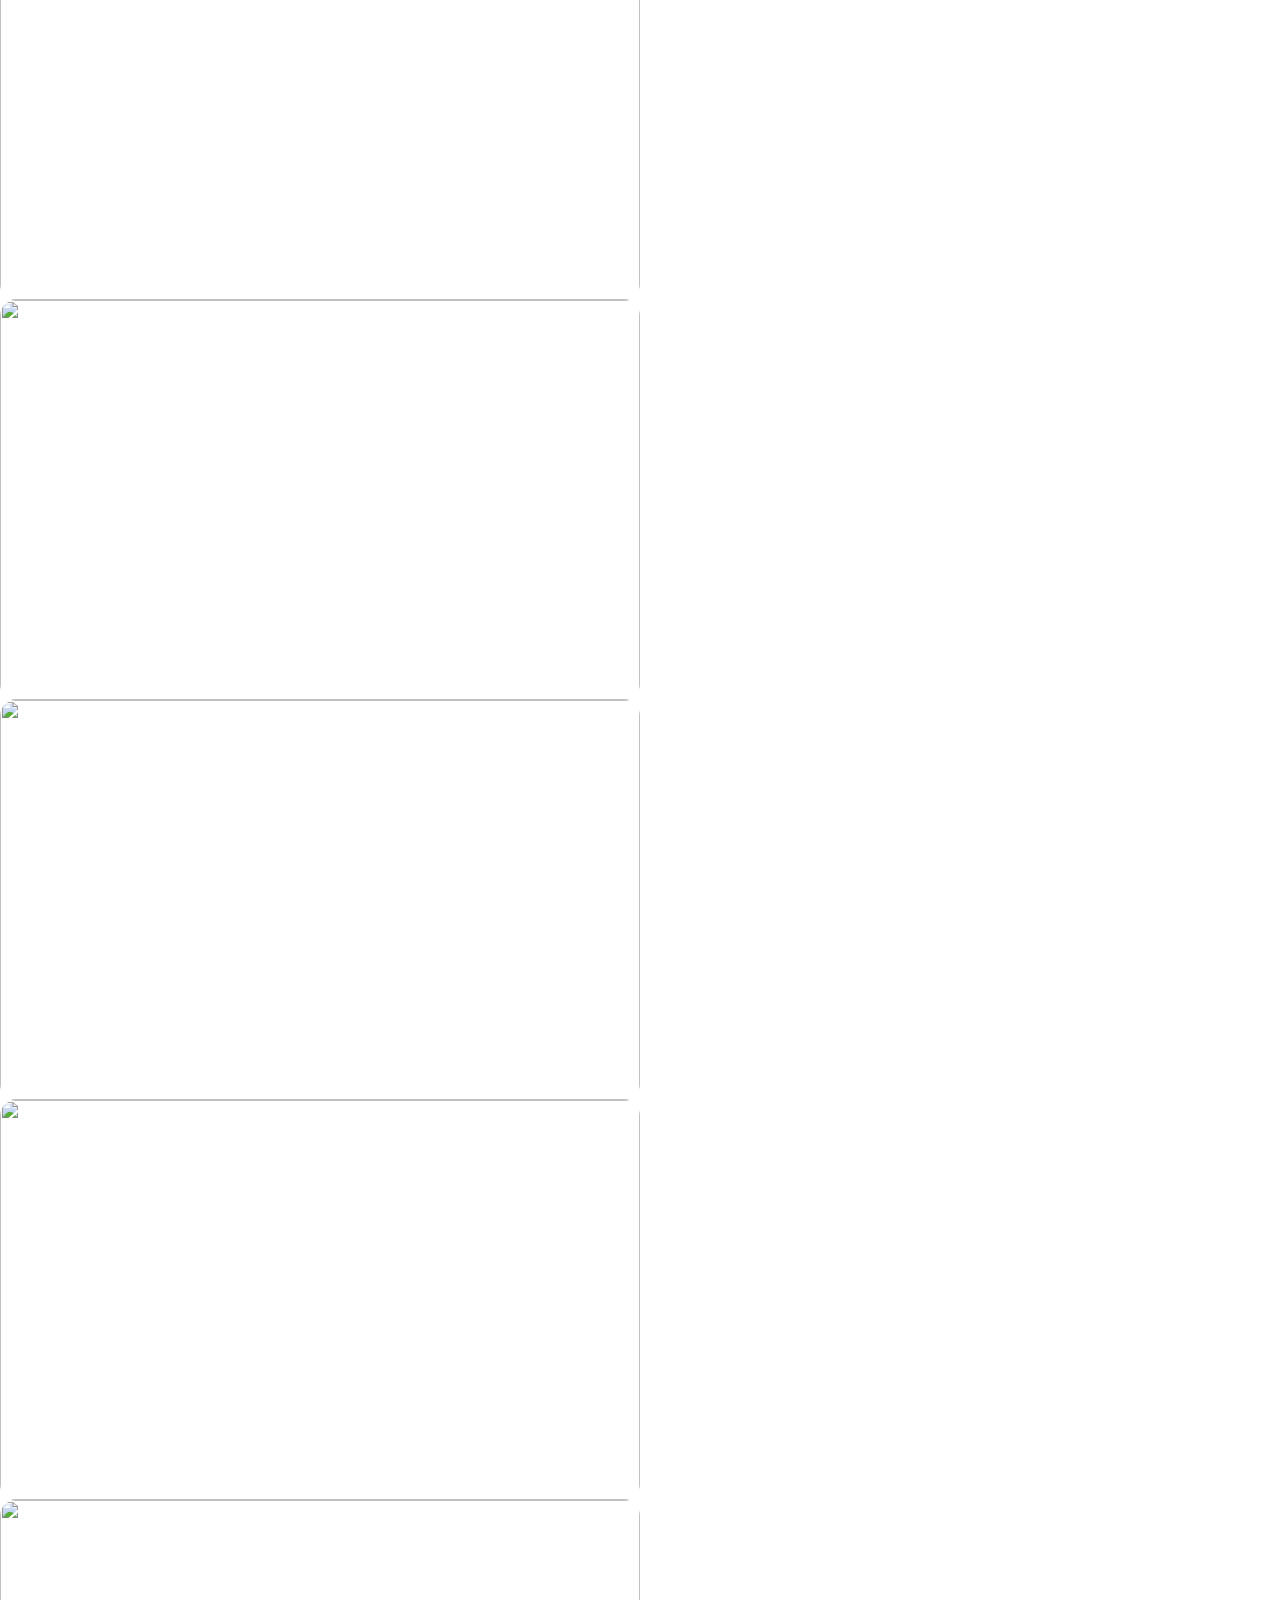
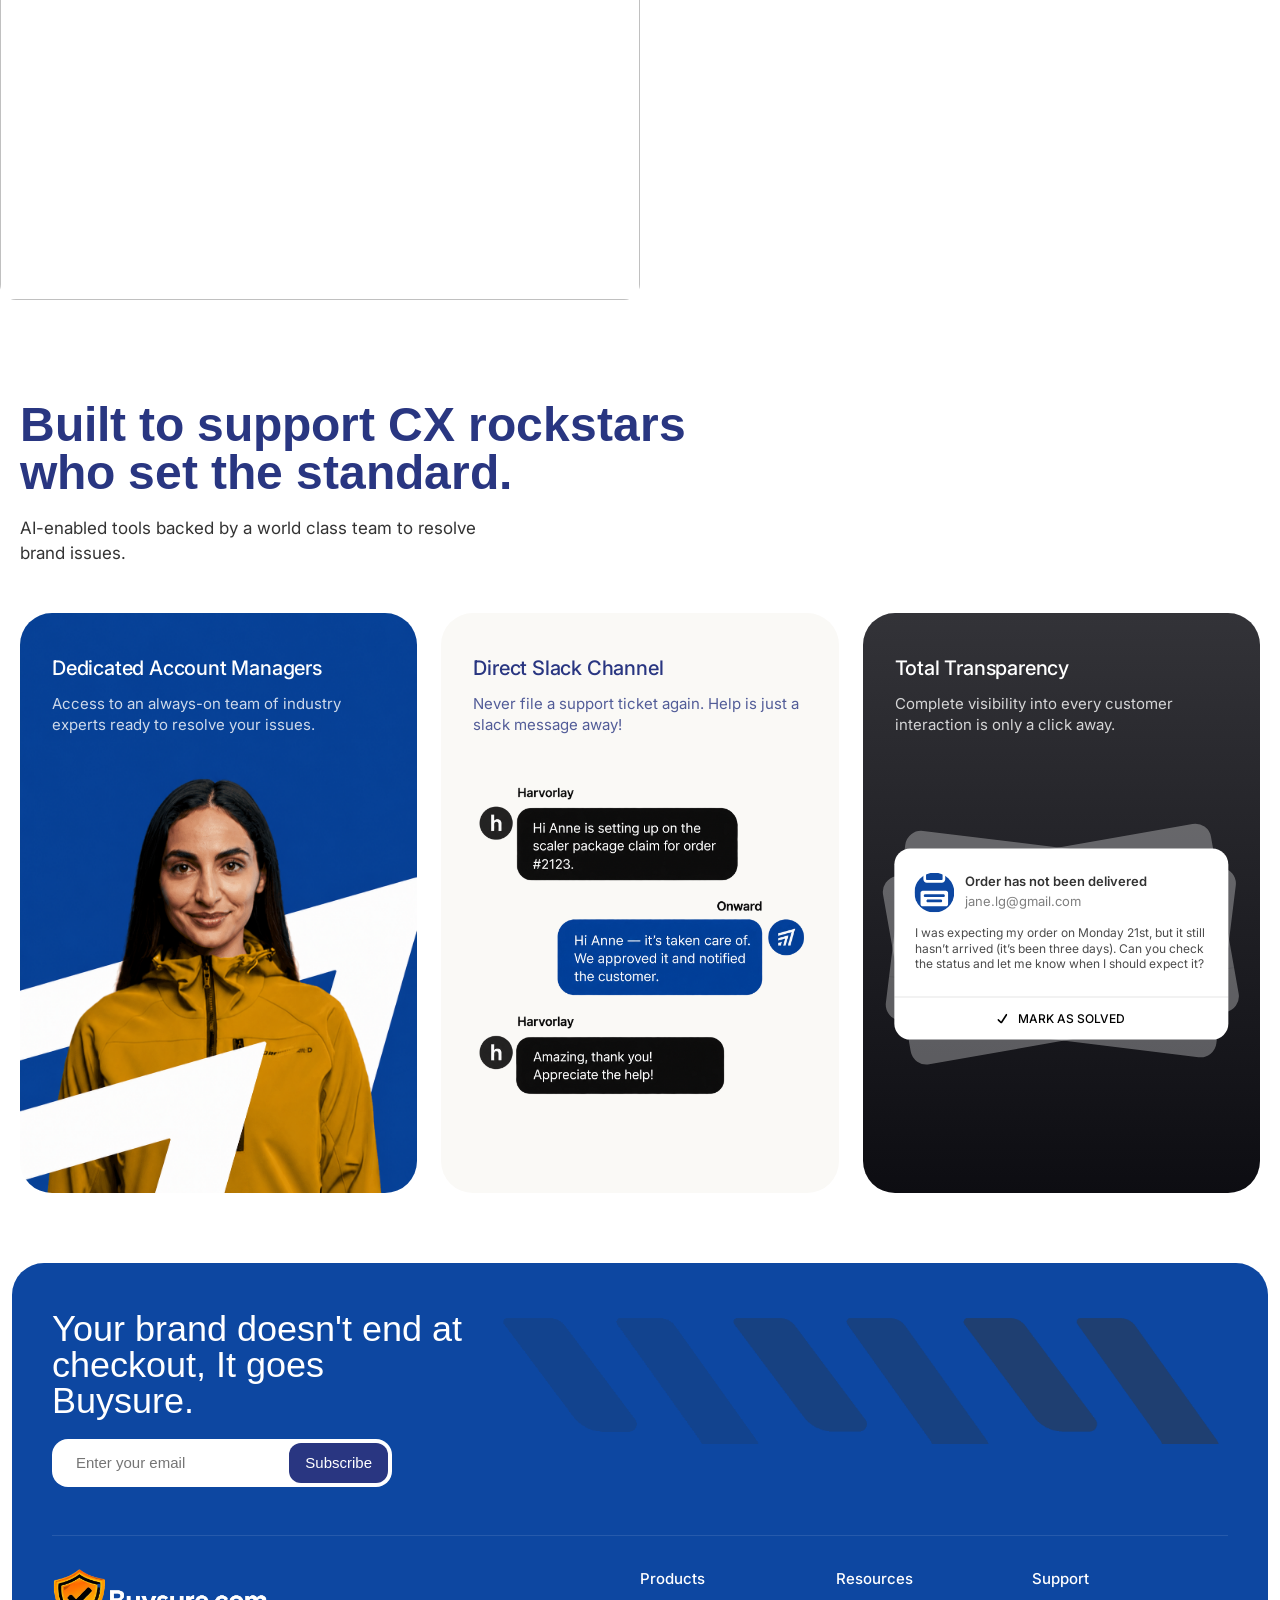
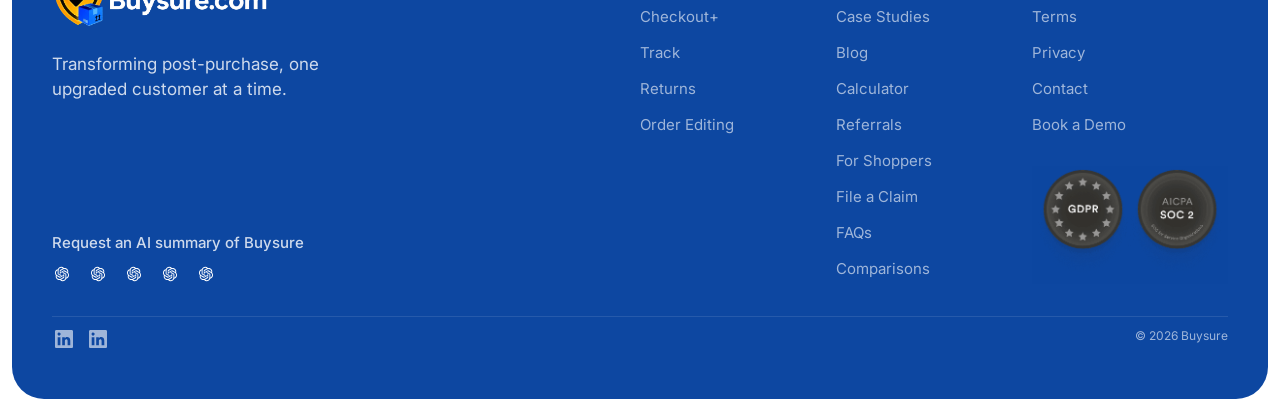
==== commit 266b781d: "again img change" ====
--- a/index.html
+++ b/index.html
@@ -1053,7 +1053,6 @@
         </div>
       </div>
     </section>
-
     <!-- Integrations section -->
     <section class="integrations_section">
       <div class="container">
--- a/assets/css/style.css
+++ b/assets/css/style.css
@@ -1061,8 +1061,9 @@
 
 .display_content .tab_content img {
   height: 100%;
-  width: auto;
+  width: 100%;
   margin: 0 auto;
+  object-fit: cover;
 }
 
 .tab_percentage {
@@ -5984,6 +5985,7 @@
   .support_card {
     flex: 1 0 330px;
     padding: 24px;
+    min-height: 500px;
   }
 
   .support_wrapper {
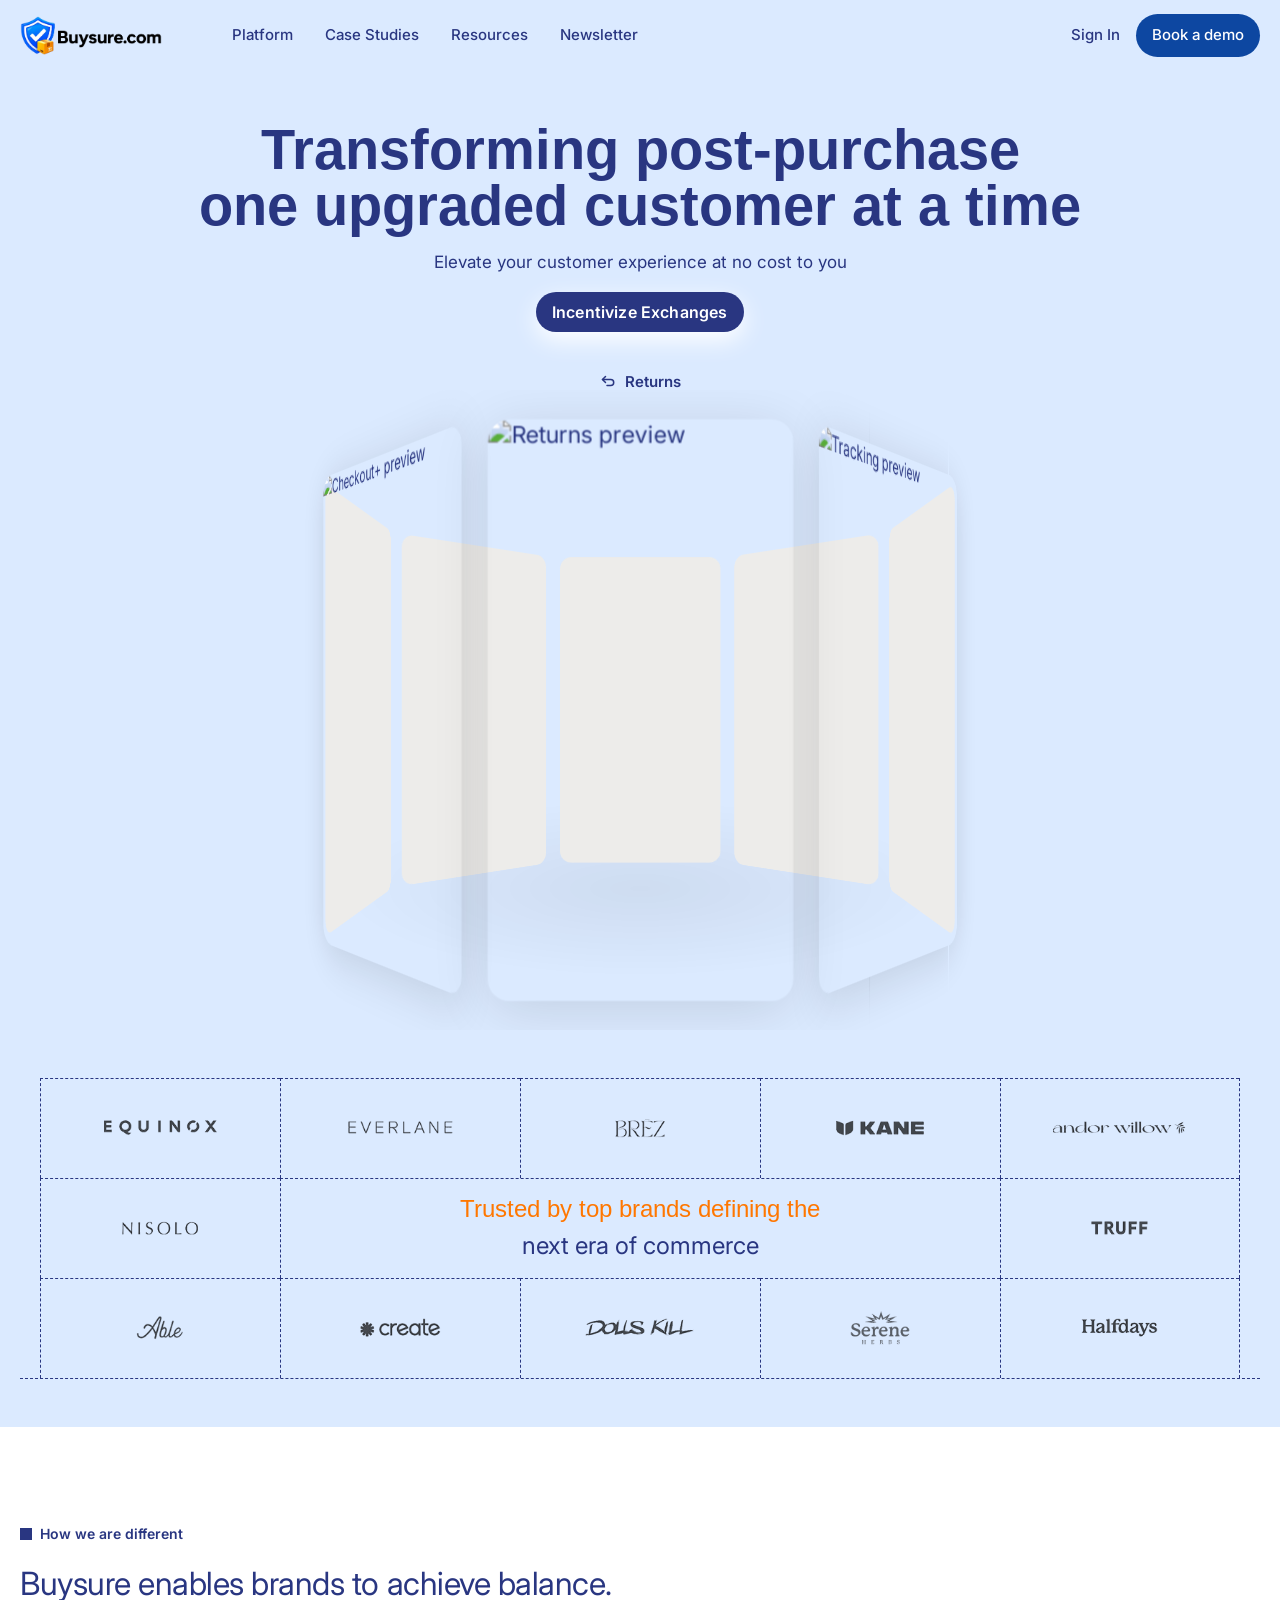
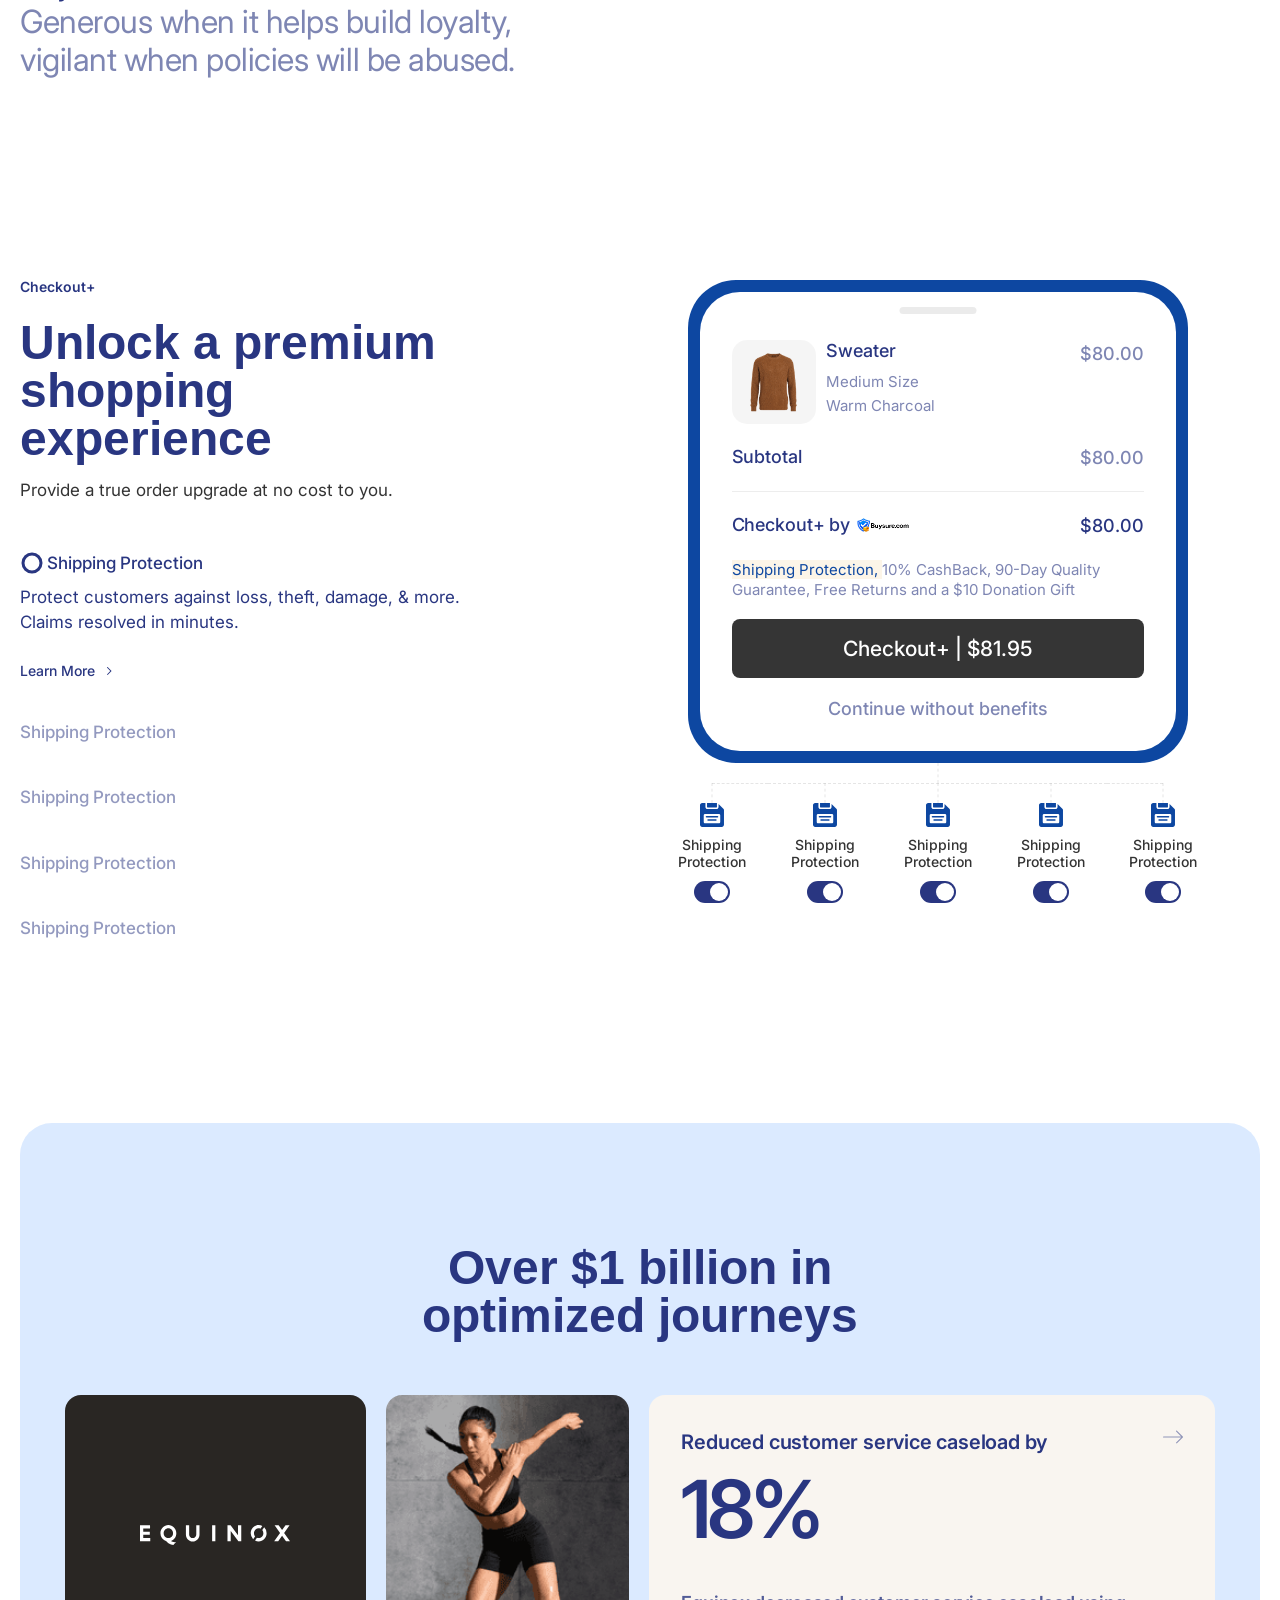
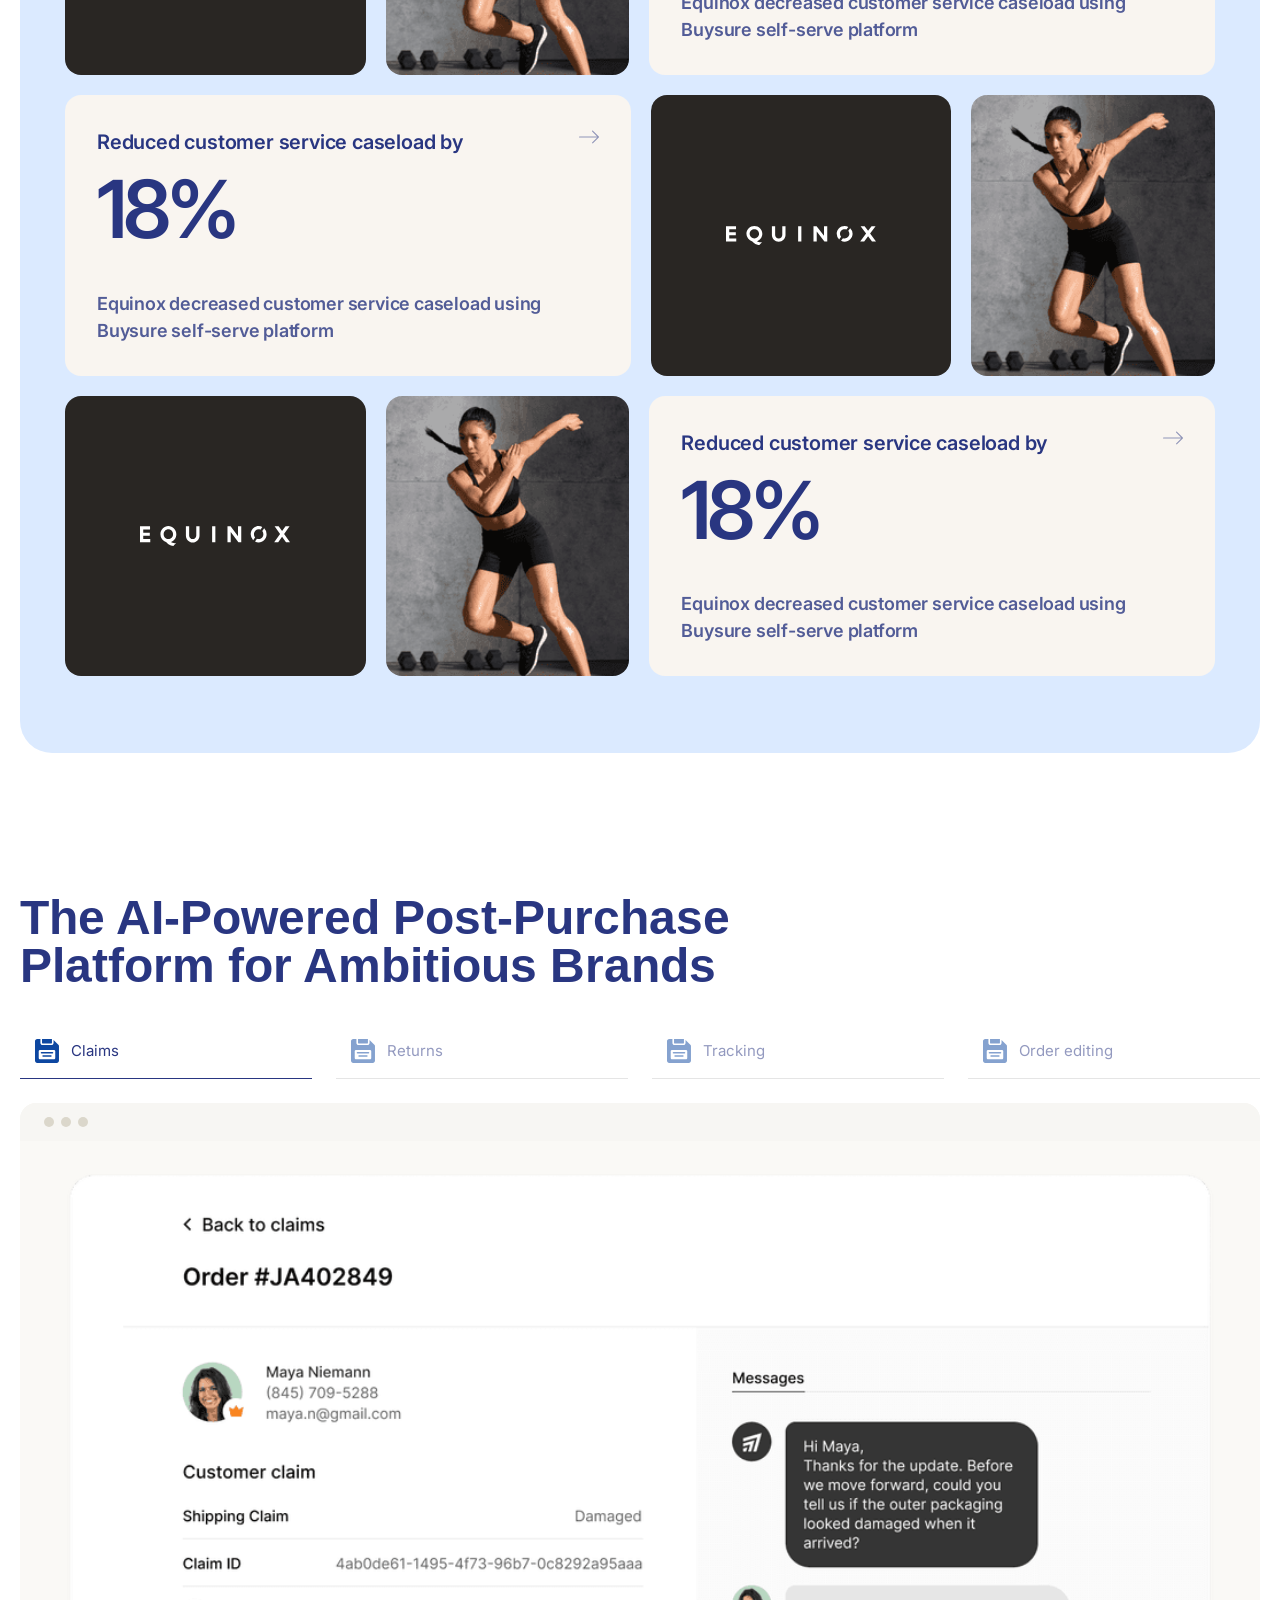
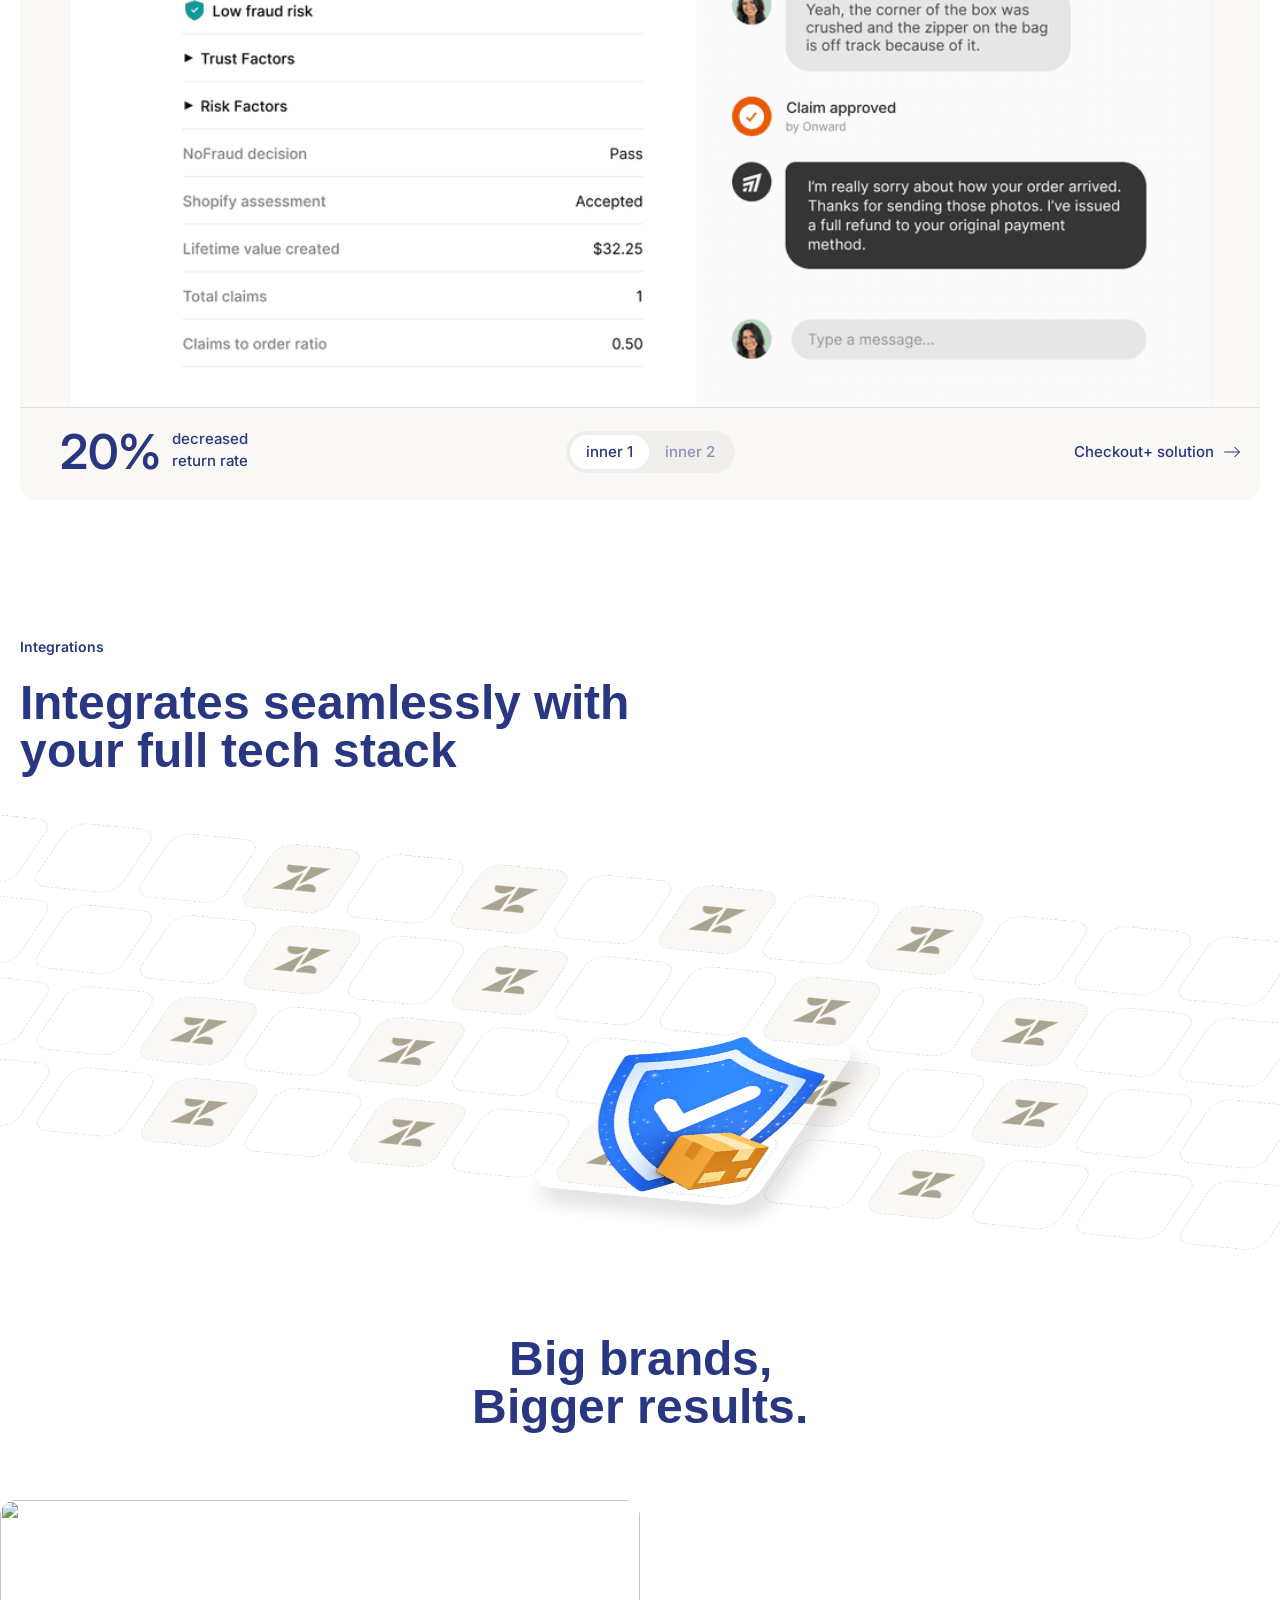
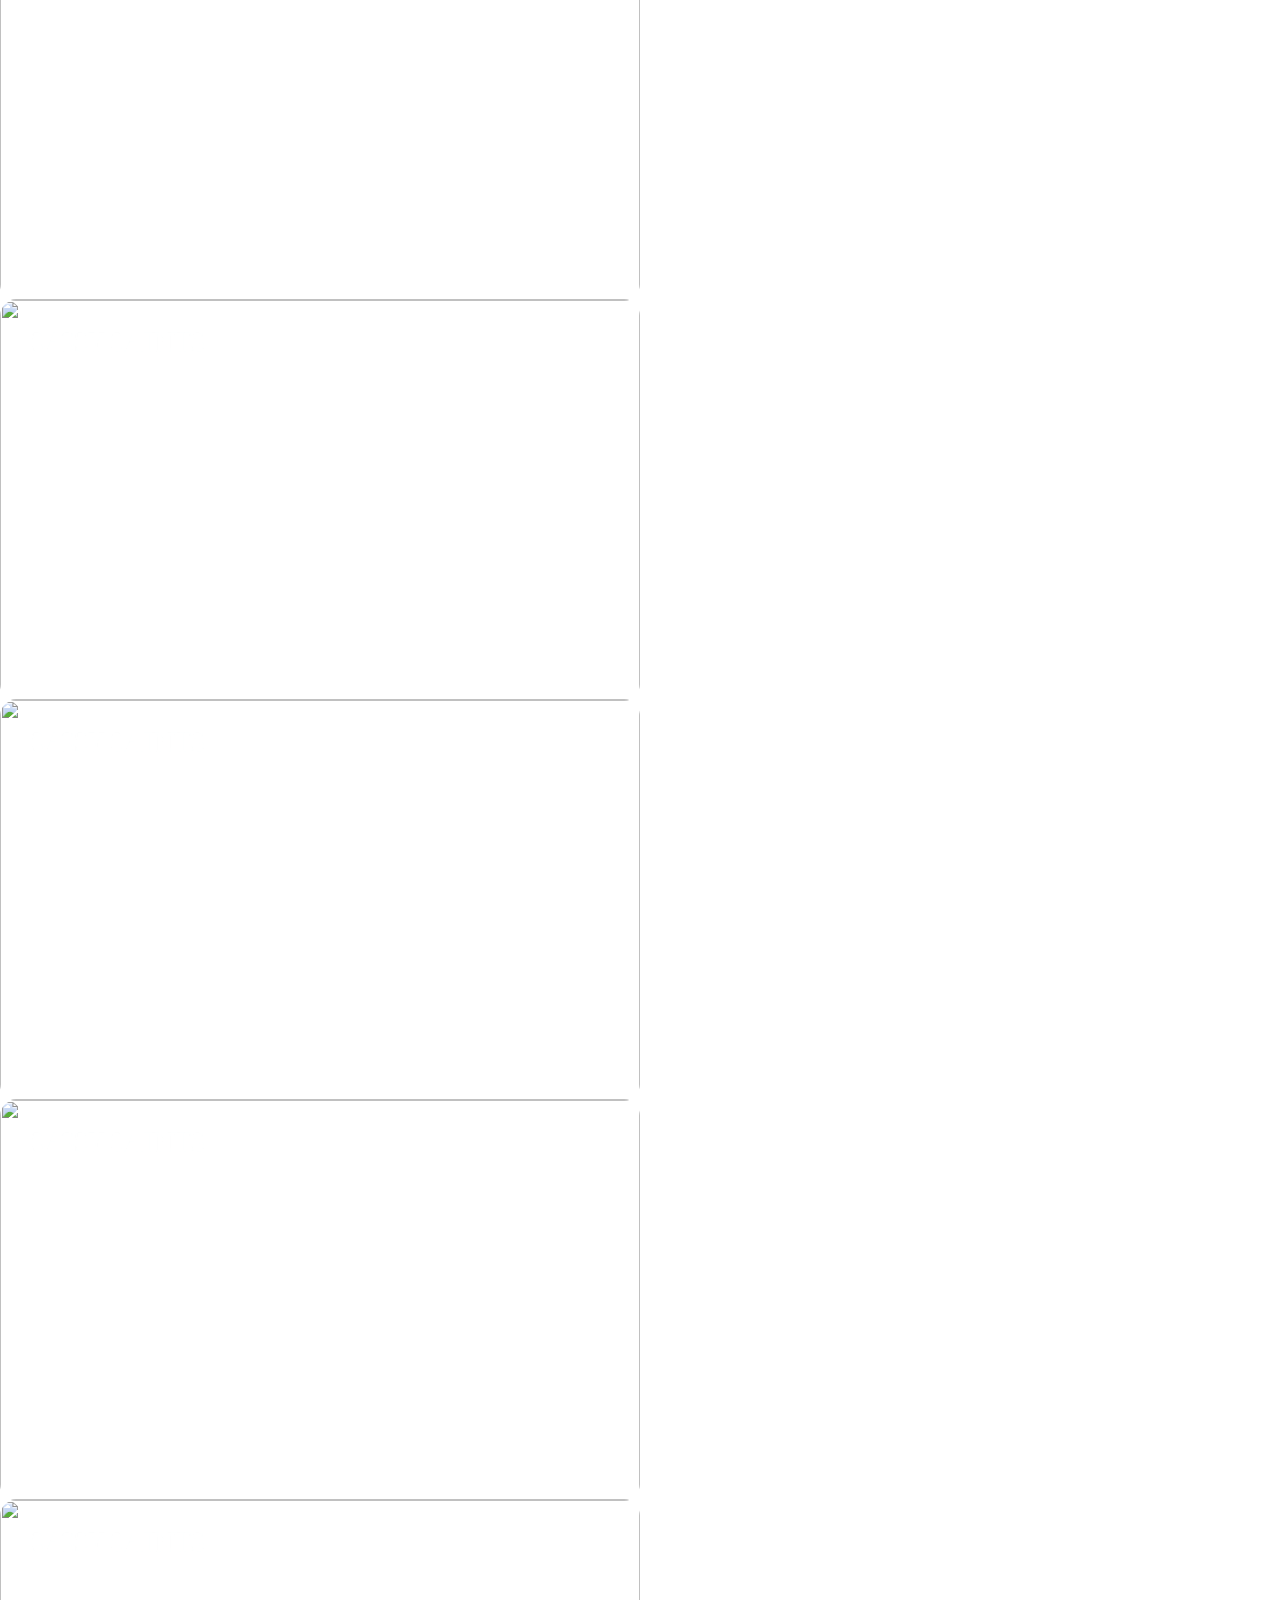
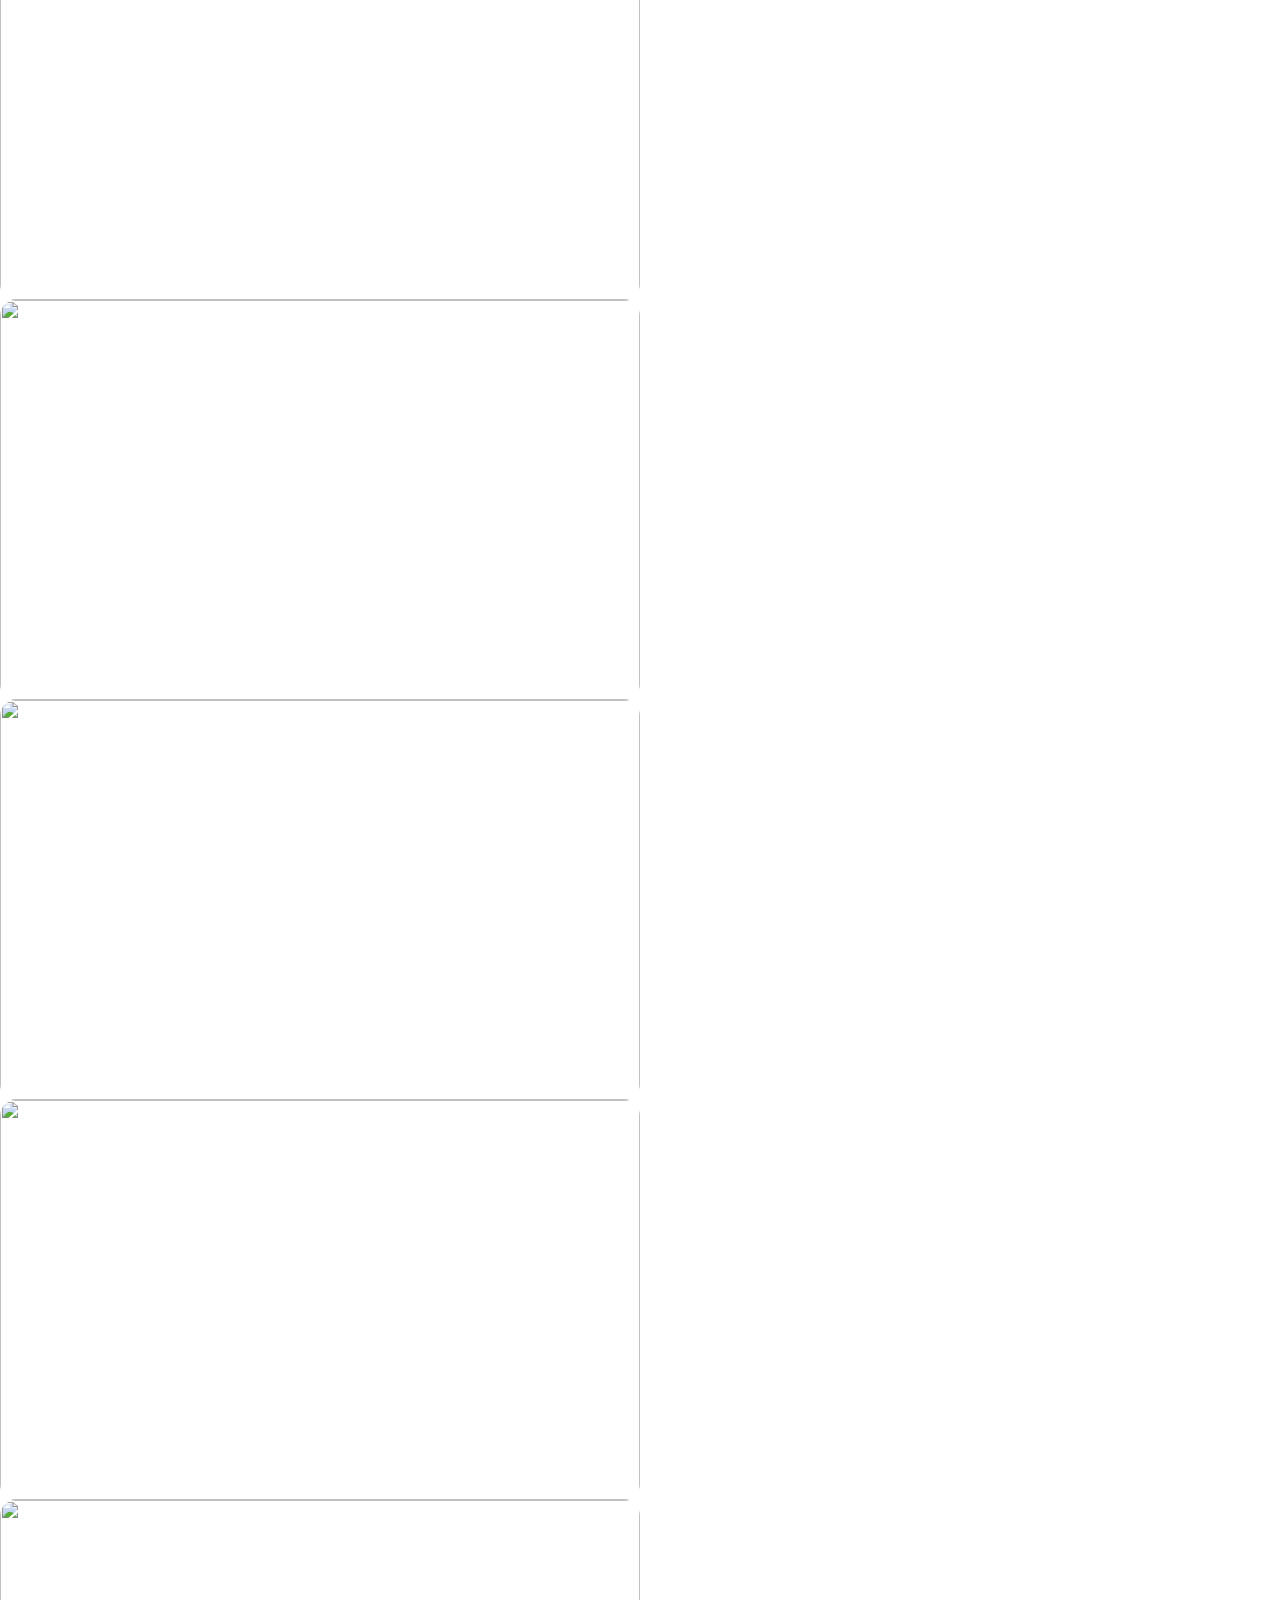
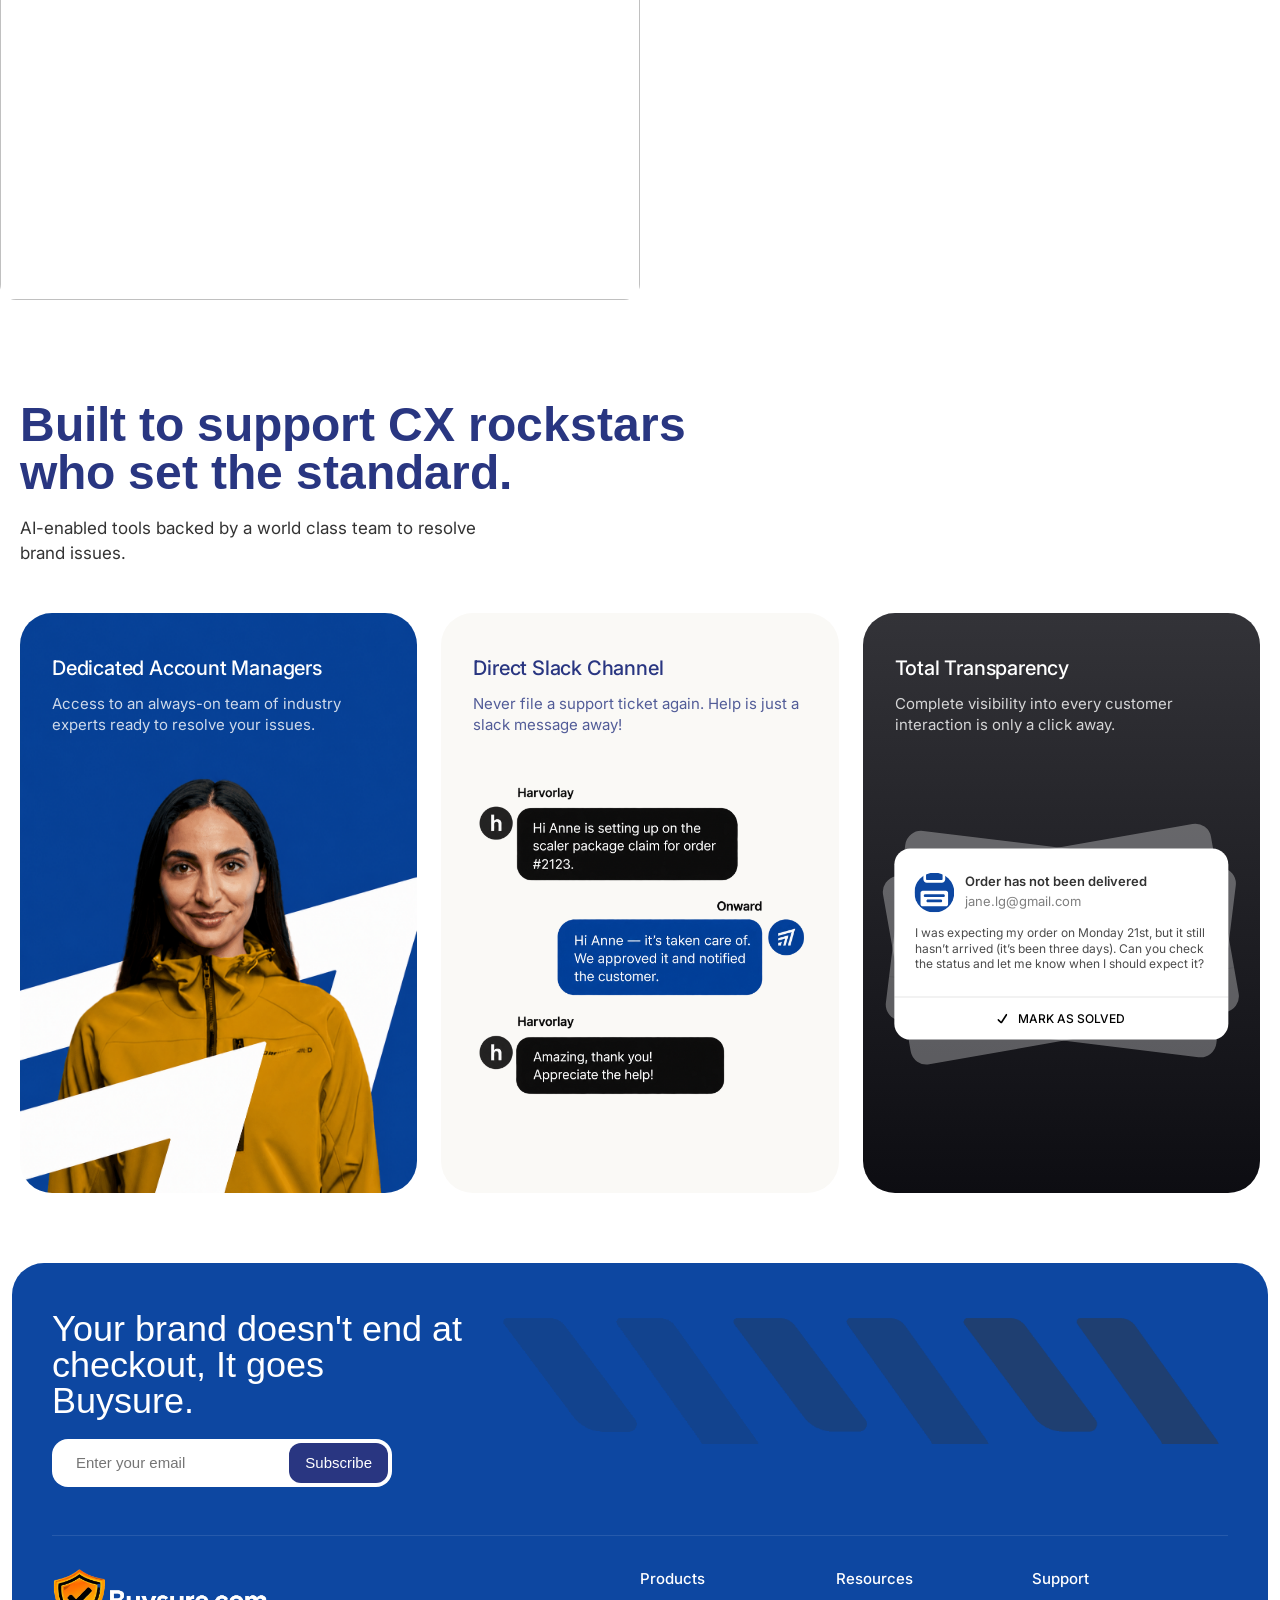
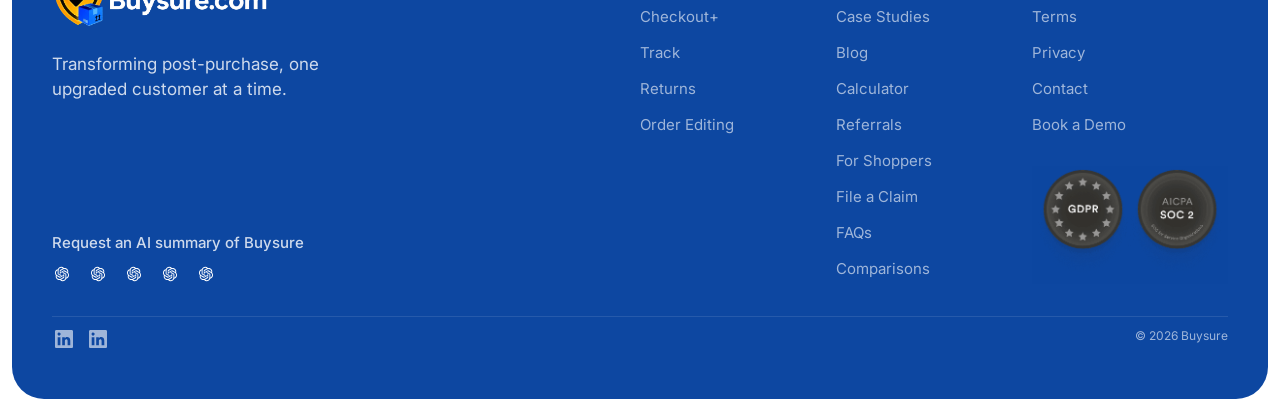
==== commit 97eb1573: "img chenge" ====
--- a/index.html
+++ b/index.html
@@ -1054,6 +1054,7 @@
       </div>
     </section>
     <!-- Integrations section -->
+     
     <section class="integrations_section">
       <div class="container">
         <div class="heading_block">
